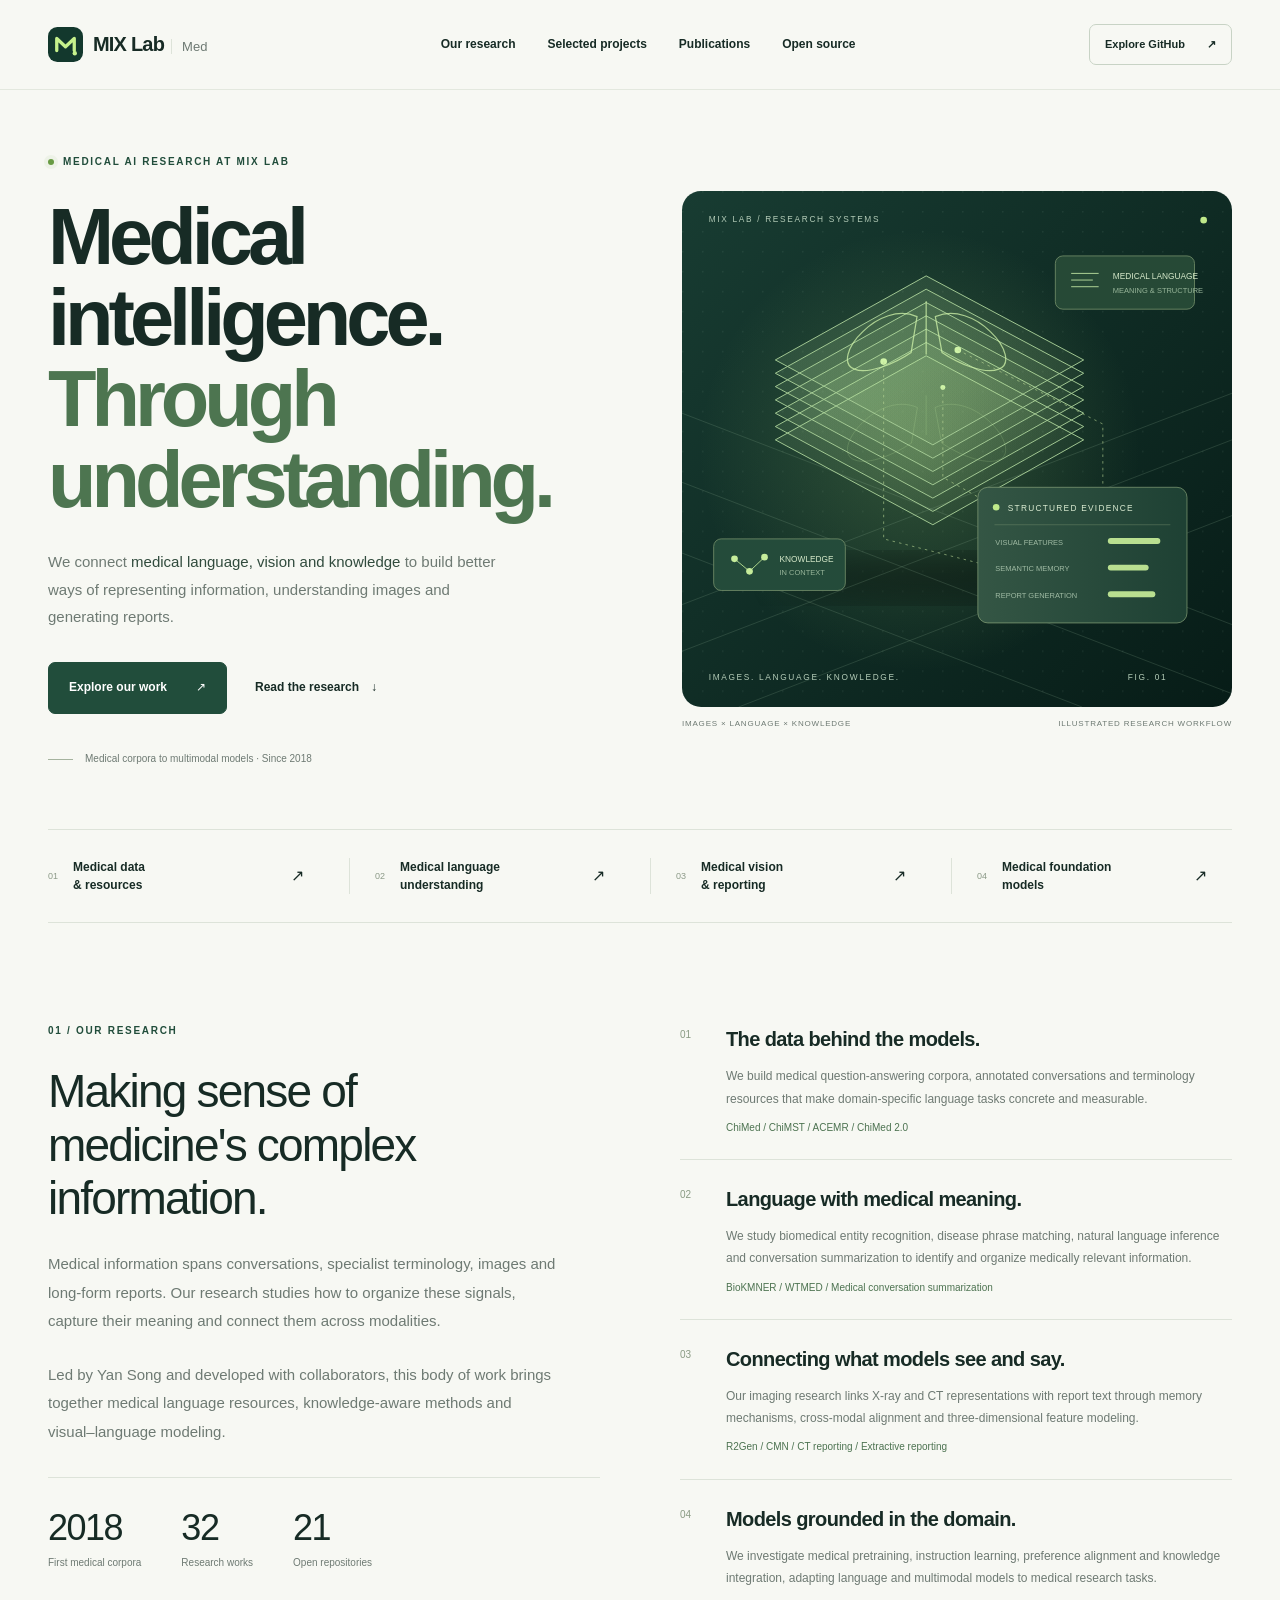
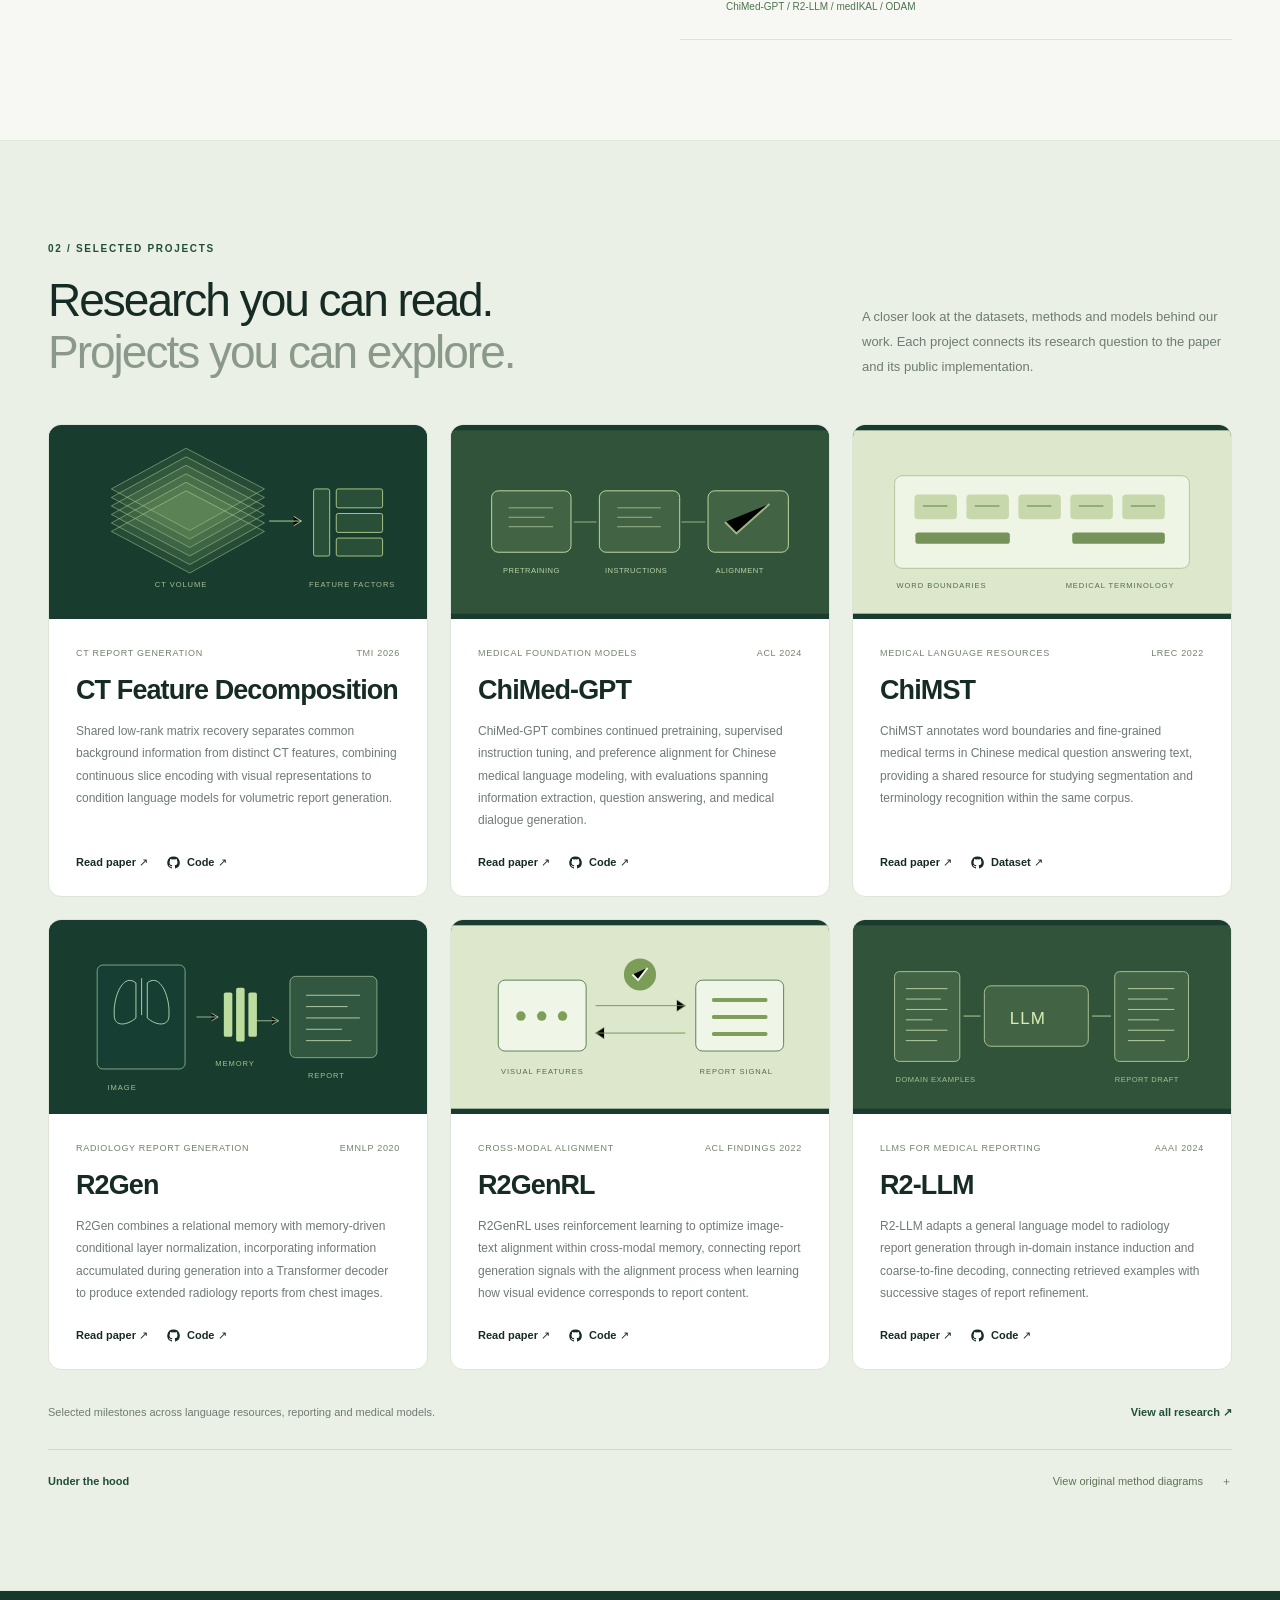
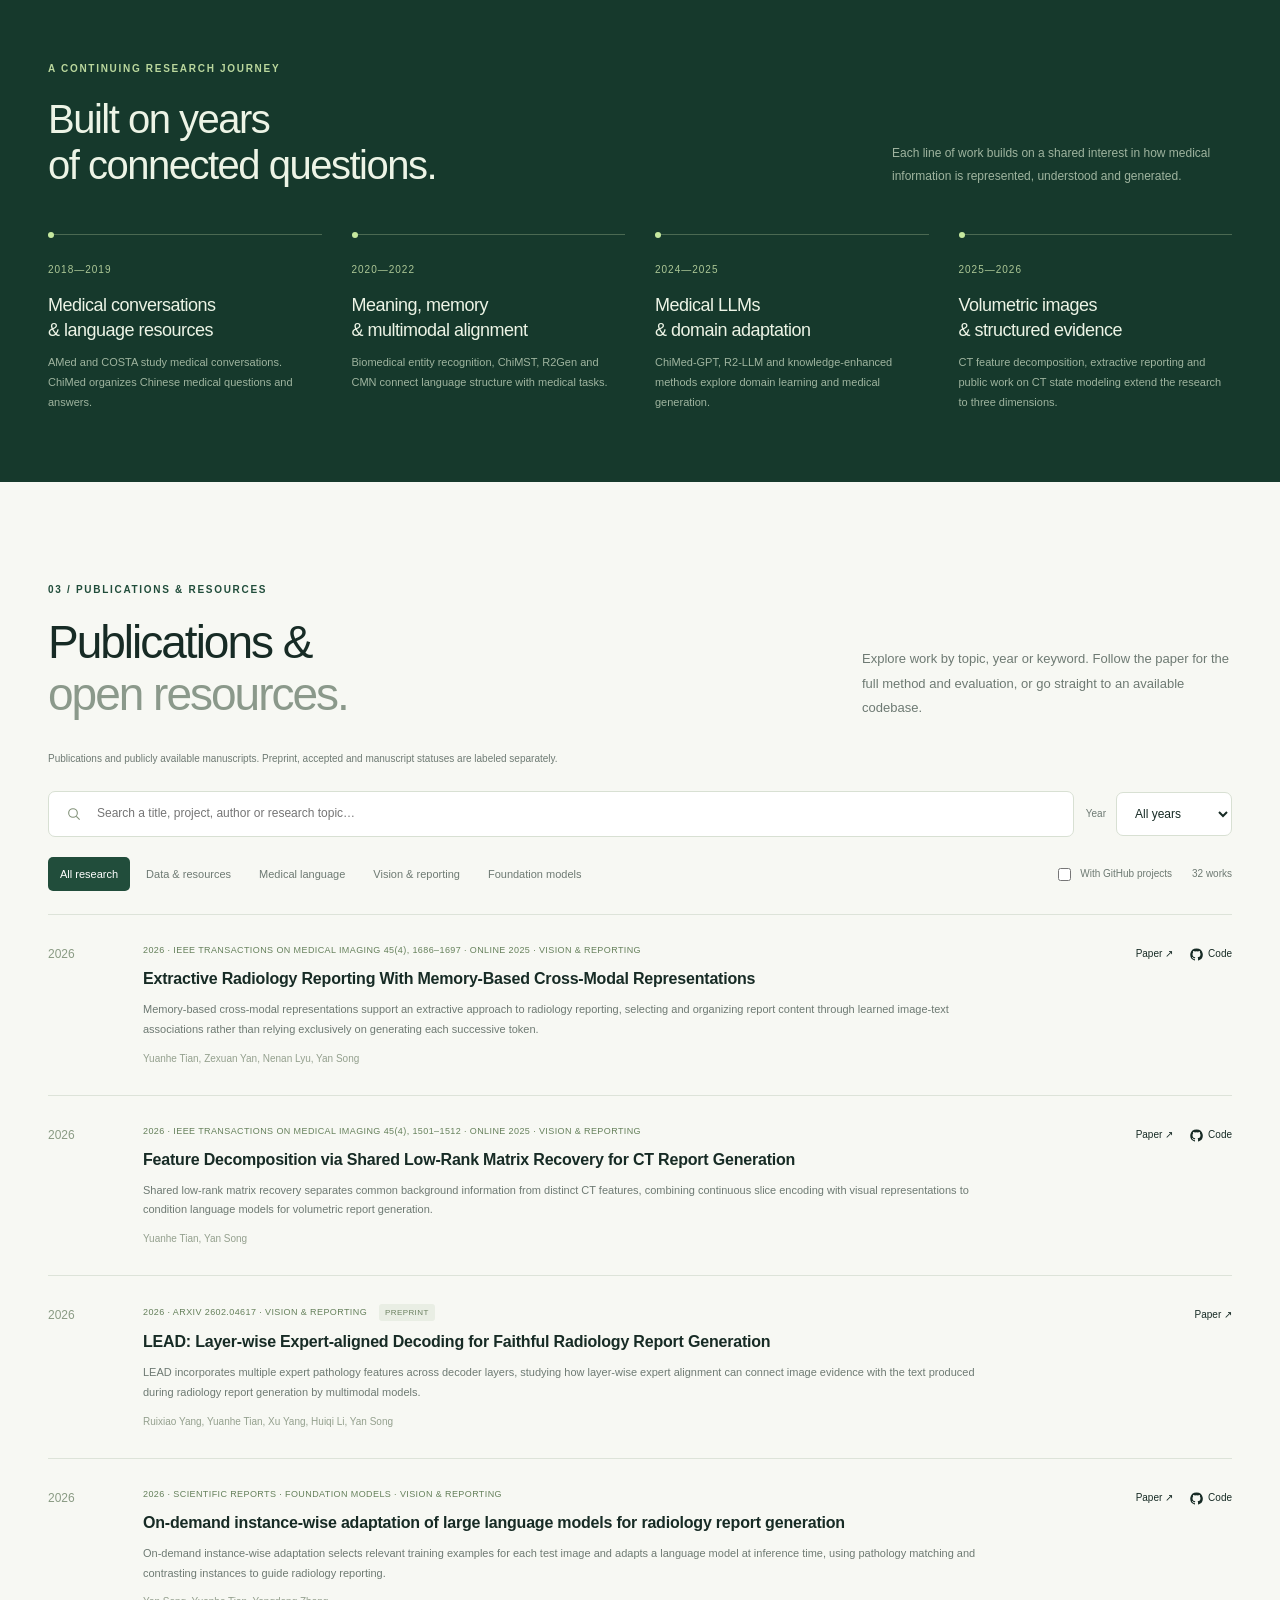
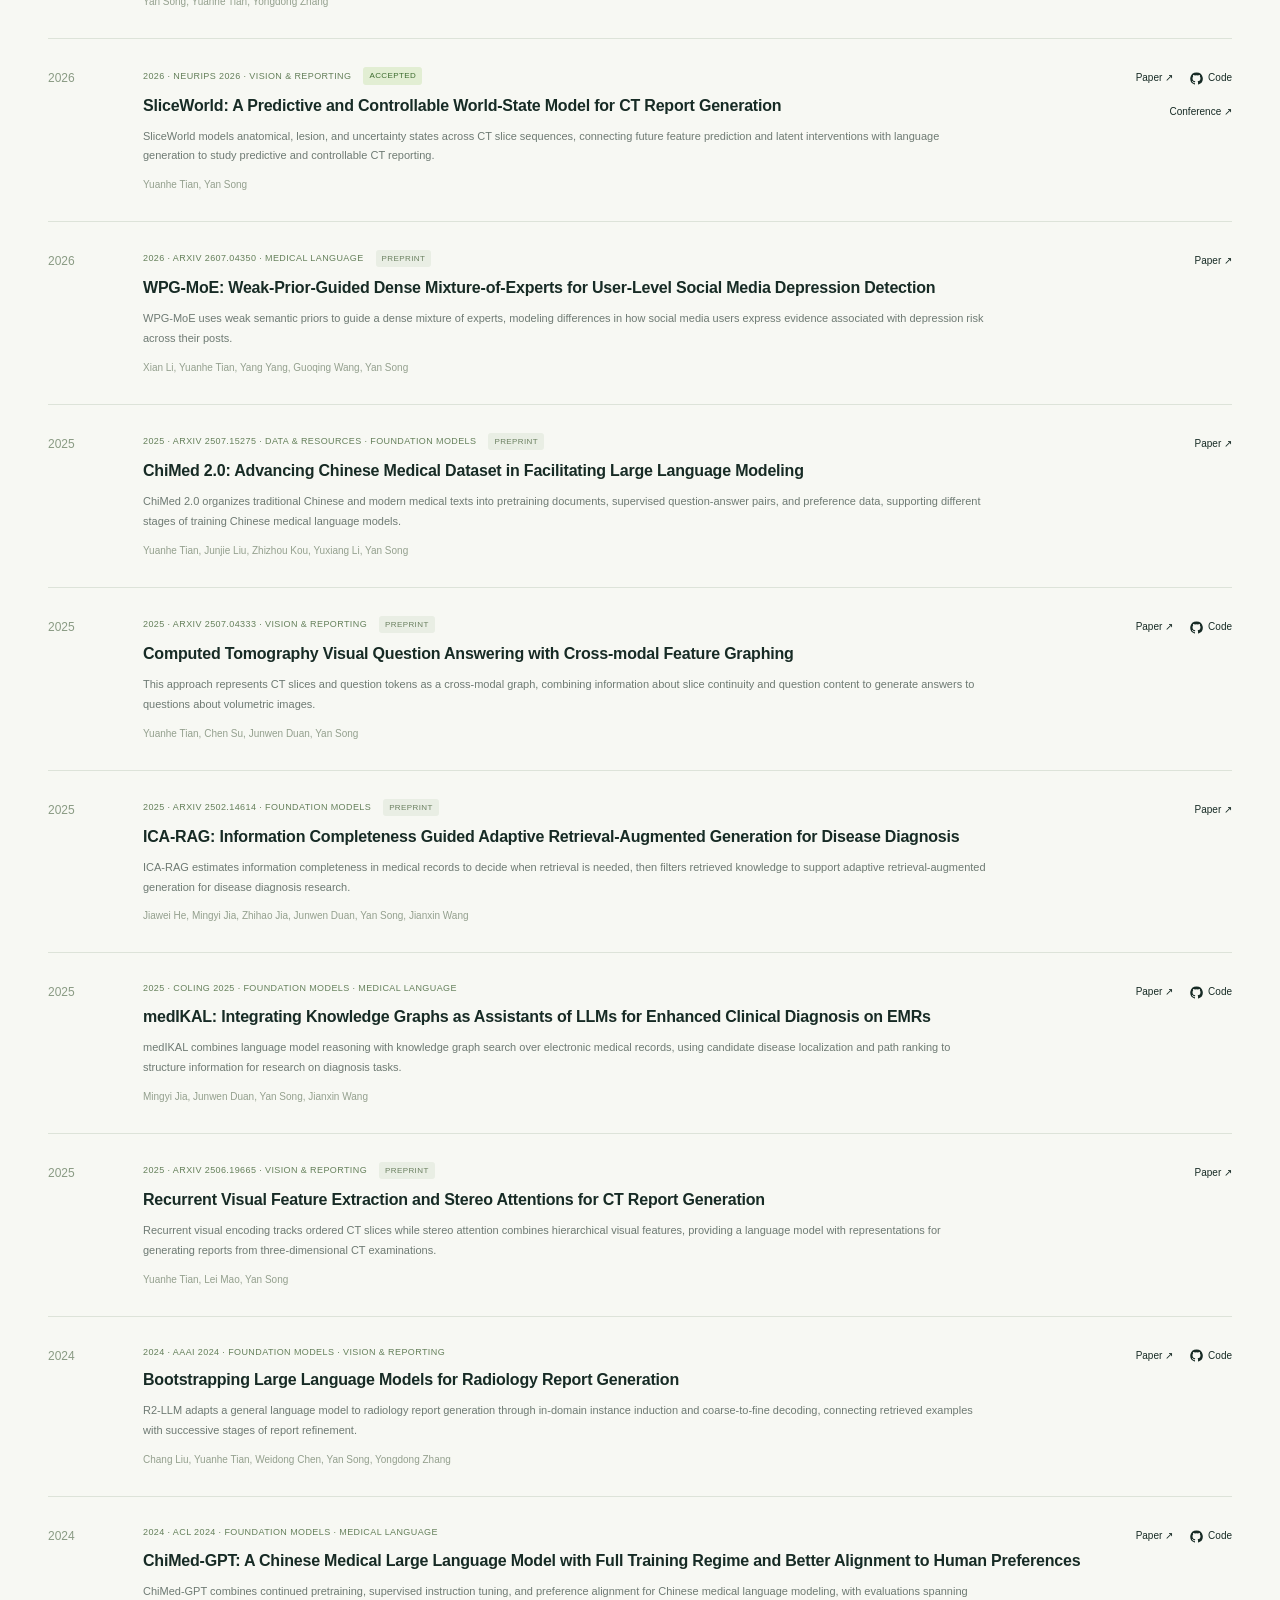
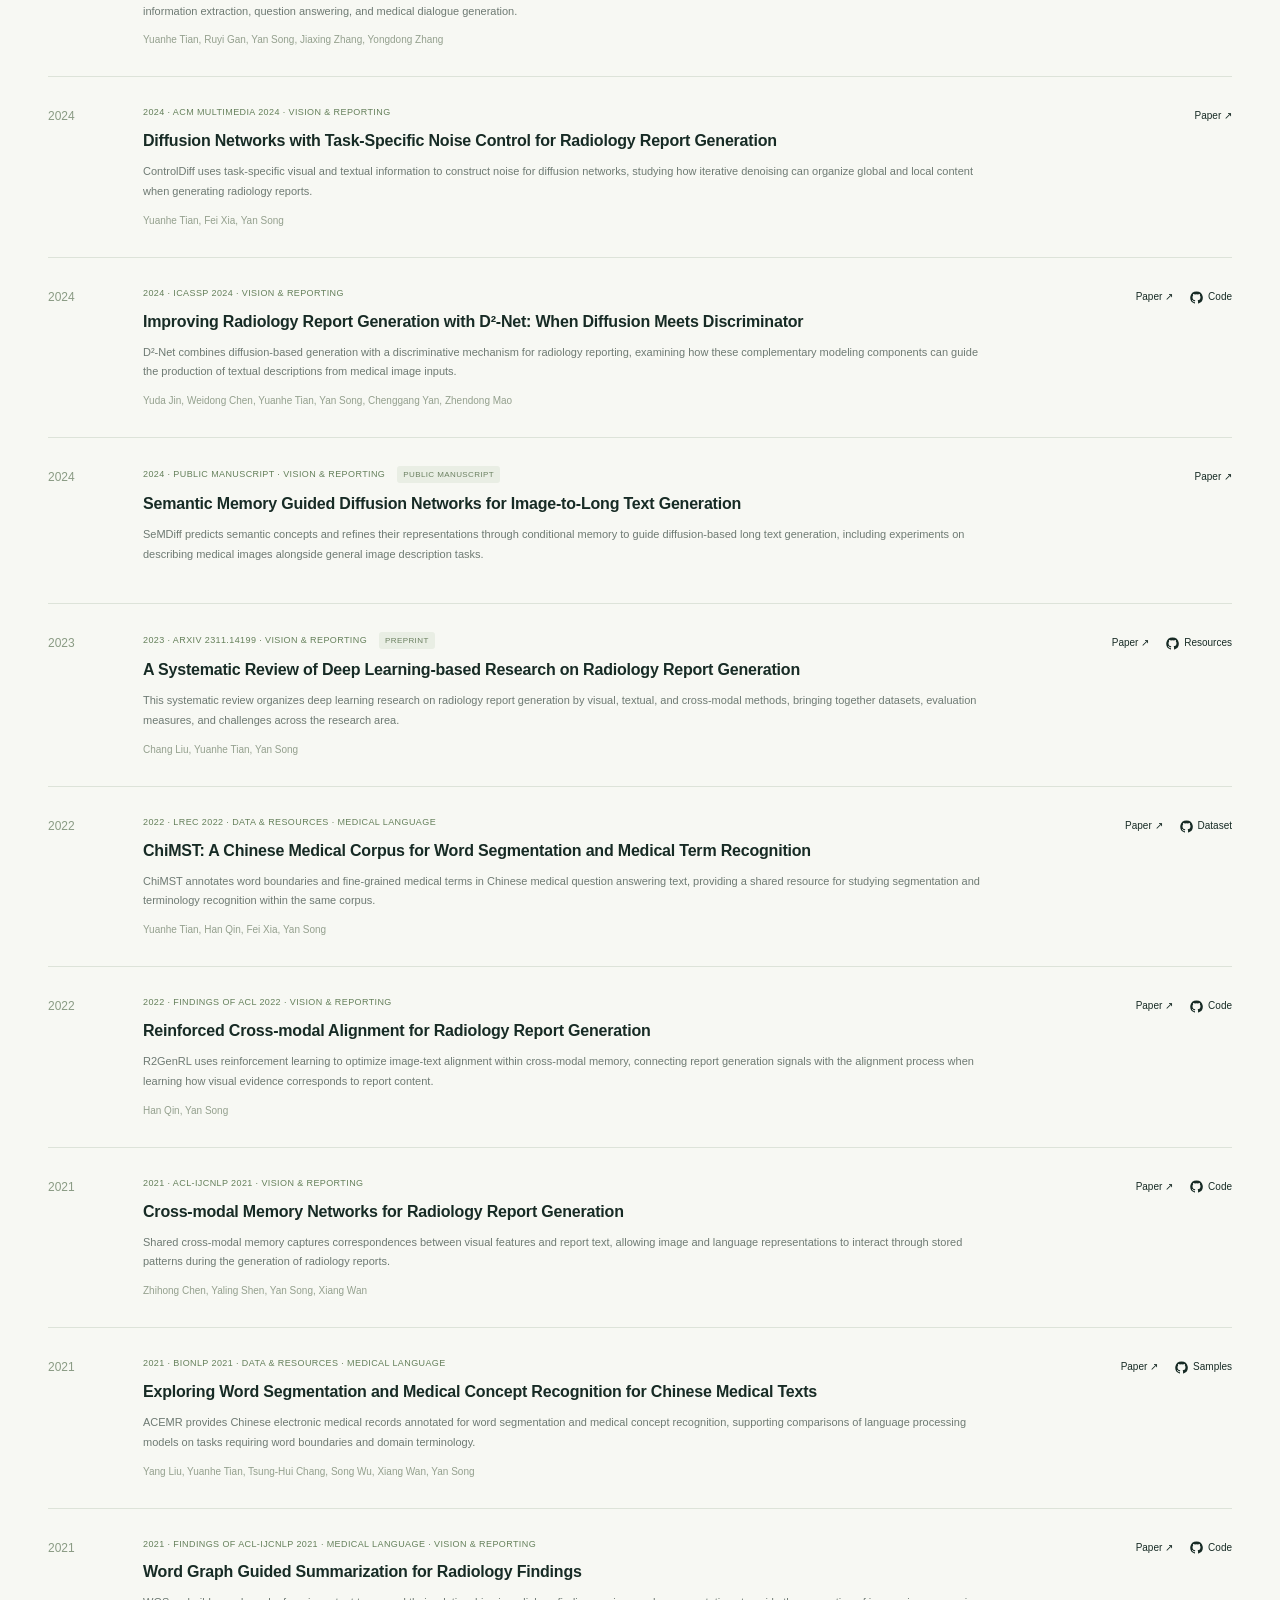
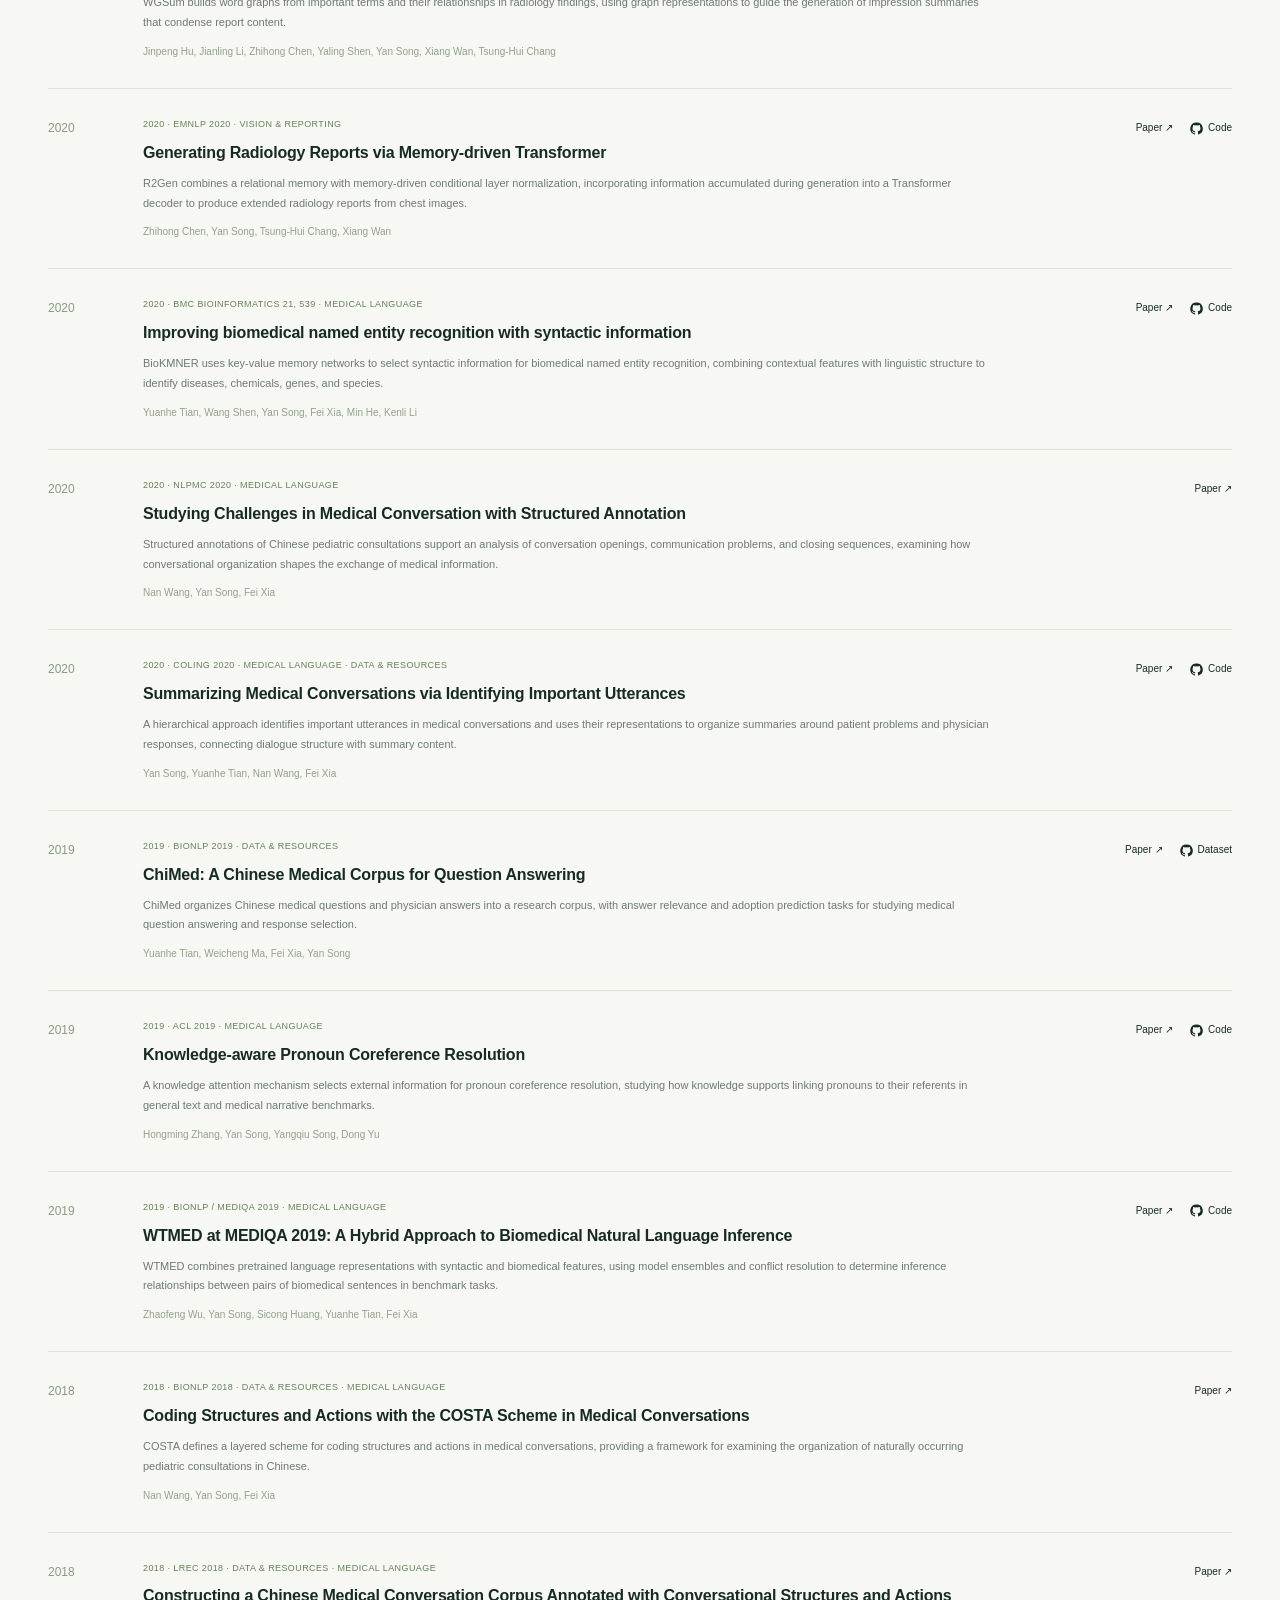
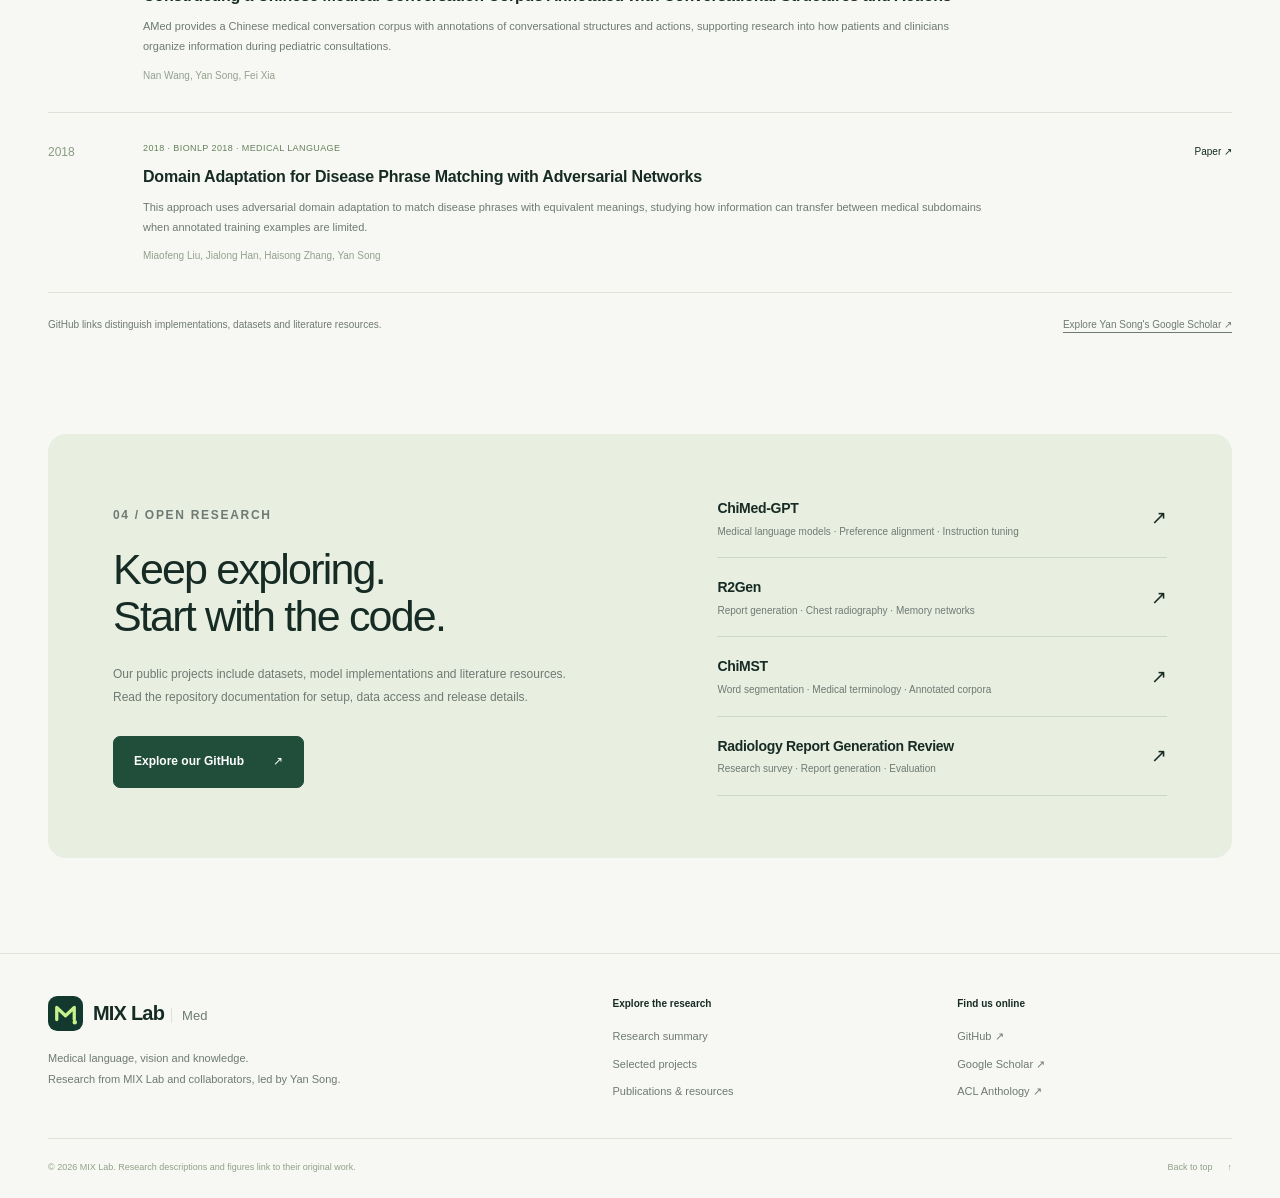
==== index.html @ 05b50a73 "Launch English medical research showcase for GitHub Pages" ====
<!doctype html>
<html lang="en">
<head>
  <meta charset="utf-8">
  <meta name="viewport" content="width=device-width,initial-scale=1">
  <title>MIX Lab Med — Medical Language, Vision &amp; Intelligence</title>
  <meta name="description" content="Explore MIX Lab's medical AI research, connecting medical corpora, language understanding, radiology reporting and foundation models. Publications, summaries and open-source code.">
  <meta name="theme-color" content="#214d3b">
  <link rel="canonical" href="https://synlp.github.io/MixLab-Med/">
  <meta property="og:type" content="website">
  <meta property="og:title" content="MIX Lab Med — Medical intelligence through understanding">
  <meta property="og:description" content="Medical language, vision and knowledge. Explore our research and open-source projects.">
  <meta property="og:url" content="https://synlp.github.io/MixLab-Med/">
  <meta property="og:image" content="https://synlp.github.io/MixLab-Med/assets/social-preview.png">
  <meta name="twitter:card" content="summary_large_image">
  <link rel="icon" href="./assets/favicon.svg" type="image/svg+xml">
  <link rel="stylesheet" href="./assets/styles.css?v=20261109">
  <script src="./assets/main.js?v=20261109" defer></script>
</head>
<body>
  <a class="skip" href="#main">Skip to content</a>
  <header class="nav"><div class="wrap nav-inner">
    <a class="brand" href="#main" aria-label="MIX Lab Med home"><img class="brand-mark" src="./assets/favicon.svg" width="35" height="35" alt=""><span class="brand-name">MIX Lab<span>Med</span></span></a>
    <nav class="nav-links" aria-label="Main navigation"><a href="#research">Our research</a><a href="#projects">Selected projects</a><a href="#publications">Publications</a><a href="#open-source">Open source</a></nav>
    <a class="nav-cta" href="https://github.com/synlp" target="_blank" rel="noopener noreferrer">Explore GitHub <span aria-hidden="true">↗</span></a>
    <details class="mobile-menu"><summary>Menu ＋</summary><nav aria-label="Mobile navigation"><a href="#research">Our research</a><a href="#projects">Selected projects</a><a href="#publications">Publications</a><a href="#open-source">Open source</a><a href="https://github.com/synlp" target="_blank" rel="noopener noreferrer">GitHub ↗</a></nav></details>
  </div></header>
  <main id="main">
    <section class="hero"><div class="wrap hero-grid">
      <div class="hero-copy reveal"><p class="eyebrow"><span class="status-dot" aria-hidden="true"></span>Medical AI research at MIX Lab</p>
      <h1>Medical<br>intelligence.<br><span>Through<br>understanding.</span></h1>
      <p class="hero-description">We connect <strong>medical language, vision and knowledge</strong> to build better ways of representing information, understanding images and generating reports.</p>
      <div class="hero-actions"><a class="button" href="#projects">Explore our work <span aria-hidden="true">↗</span></a><a class="text-link" href="#publications">Read the research <span aria-hidden="true">↓</span></a></div>
      <div class="hero-bottom"><span class="mini-rule" aria-hidden="true"></span><span>Medical corpora to multimodal models · Since 2018</span></div></div>
      <figure class="hero-art"><img src="./assets/hero-system.svg" width="660" height="620" alt="An illustrated research workflow connecting image planes, medical knowledge and structured reporting" fetchpriority="high"><figcaption><span>Images × Language × Knowledge</span><span>Illustrated research workflow</span></figcaption></figure>
    </div><div class="wrap hero-index"><a href="#data"><small>01</small><span>Medical data<br>&amp; resources</span><b aria-hidden="true">↗</b></a><a href="#language"><small>02</small><span>Medical language<br>understanding</span><b aria-hidden="true">↗</b></a><a href="#vision"><small>03</small><span>Medical vision<br>&amp; reporting</span><b aria-hidden="true">↗</b></a><a href="#models"><small>04</small><span>Medical foundation<br>models</span><b aria-hidden="true">↗</b></a></div></section>

    <section class="section wrap overview" id="research"><div class="overview-copy"><p class="eyebrow">01 / Our research</p><h2>Making sense of<br>medicine's complex<br>information.</h2><p>Medical information spans conversations, specialist terminology, images and long-form reports. Our research studies how to organize these signals, capture their meaning and connect them across modalities.</p><p>Led by Yan Song and developed with collaborators, this body of work brings together medical language resources, knowledge-aware methods and visual–language modeling.</p><div class="stats"><div class="stat"><strong>2018</strong><span>First medical corpora</span></div><div class="stat"><strong>32</strong><span>Research works</span></div><div class="stat"><strong>21</strong><span>Open repositories</span></div></div></div>
    <div class="programs">
      <article class="program" id="data"><span class="program-number">01</span><div><h3>The data behind the models.</h3><p>We build medical question-answering corpora, annotated conversations and terminology resources that make domain-specific language tasks concrete and measurable.</p><div class="project-refs"><a href="#paper-chimed">ChiMed</a> / <a href="#paper-chimst">ChiMST</a> / <a href="#paper-acemr">ACEMR</a> / <a href="#paper-chimed2">ChiMed 2.0</a></div></div></article>
      <article class="program" id="language"><span class="program-number">02</span><div><h3>Language with medical meaning.</h3><p>We study biomedical entity recognition, disease phrase matching, natural language inference and conversation summarization to identify and organize medically relevant information.</p><div class="project-refs"><a href="#paper-biokmner">BioKMNER</a> / <a href="#paper-wtmed">WTMED</a> / <a href="#paper-medical-summarization">Medical conversation summarization</a></div></div></article>
      <article class="program" id="vision"><span class="program-number">03</span><div><h3>Connecting what models see and say.</h3><p>Our imaging research links X-ray and CT representations with report text through memory mechanisms, cross-modal alignment and three-dimensional feature modeling.</p><div class="project-refs"><a href="#paper-r2gen">R2Gen</a> / <a href="#paper-cmn">CMN</a> / <a href="#paper-ct-decomposition">CT reporting</a> / <a href="#paper-extractive-rrg">Extractive reporting</a></div></div></article>
      <article class="program" id="models"><span class="program-number">04</span><div><h3>Models grounded in the domain.</h3><p>We investigate medical pretraining, instruction learning, preference alignment and knowledge integration, adapting language and multimodal models to medical research tasks.</p><div class="project-refs"><a href="#paper-chimedgpt">ChiMed-GPT</a> / <a href="#paper-r2llm">R2-LLM</a> / <a href="#paper-medikal">medIKAL</a> / <a href="#paper-odam">ODAM</a></div></div></article>
    </div></section>

    <section class="feature-section" id="projects"><div class="wrap section"><div class="section-heading"><div><p class="eyebrow">02 / Selected projects</p><h2>Research you can read.<br><span class="muted">Projects you can explore.</span></h2></div><p>A closer look at the datasets, methods and models behind our work. Each project connects its research question to the paper and its public implementation.</p></div><div class="projects-grid"><article class="project"><div class="project-visual"><svg viewBox="0 0 400 194" xmlns="http://www.w3.org/2000/svg" role="img" aria-labelledby="visual-ct-decomposition"><title id="visual-ct-decomposition">CT Feature Decomposition research illustration</title><rect width="400" height="194" fill="#183d2e"/><g fill="#d2f49b" fill-opacity=".07" stroke="#a5c18d" stroke-opacity=".6"><path d="M66 107l79-43 83 43-79 44z"/><path d="M66 98l79-43 83 43-79 44z"/><path d="M66 89l79-43 83 43-79 44z"/><path d="M66 80l79-43 83 43-79 44z"/><path d="M66 71l79-43 83 43-79 44z"/><path d="M66 62l79-43 83 43-79 44z"/></g><path d="M233 96h34m-8-5 8 5-8 5" stroke="#bad999"/><g stroke="#afc98a" fill="#8ab673" fill-opacity=".15"><rect x="280" y="62" width="17" height="71" rx="2"/><rect x="304" y="62" width="49" height="20" rx="2"/><rect x="304" y="88" width="49" height="20" rx="2"/><rect x="304" y="114" width="49" height="19" rx="2"/></g><g font-family="Arial" font-size="8" letter-spacing="1" fill="#a5bf94"><text x="112" y="166">CT VOLUME</text><text x="275" y="166">FEATURE FACTORS</text></g></svg></div><div class="project-content"><div class="project-meta"><span>CT report generation</span><span>TMI 2026</span></div><h3>CT Feature Decomposition</h3><p class="project-description">Shared low-rank matrix recovery separates common background information from distinct CT features, combining continuous slice encoding with visual representations to condition language models for volumetric report generation.</p><div class="project-links"><a href="https://doi.org/10.1109/TMI.2025.3628159" target="_blank" rel="noopener noreferrer" aria-label="Read the CT Feature Decomposition paper">Read paper ↗</a><a href="https://github.com/synlp/S-LMR-CTRG" target="_blank" rel="noopener noreferrer" aria-label="Explore CT Feature Decomposition on GitHub"><svg class="gh-icon" viewBox="0 0 24 24" aria-hidden="true"><path d="M12 .7a11.5 11.5 0 0 0-3.64 22.4c.57.1.79-.25.79-.56v-2.14c-3.21.7-3.89-1.37-3.89-1.37-.52-1.34-1.28-1.7-1.28-1.7-1.04-.72.08-.7.08-.7 1.16.09 1.77 1.2 1.77 1.2 1.03 1.77 2.7 1.26 3.36.96.1-.75.4-1.26.73-1.55-2.56-.29-5.26-1.28-5.26-5.69 0-1.26.45-2.28 1.18-3.08-.12-.3-.51-1.46.11-3.04 0 0 .97-.31 3.16 1.18a10.97 10.97 0 0 1 5.76 0c2.2-1.49 3.16-1.18 3.16-1.18.63 1.58.23 2.74.12 3.04.74.8 1.18 1.82 1.18 3.08 0 4.42-2.7 5.4-5.28 5.69.42.36.79 1.06.79 2.14v3.2c0 .31.21.67.8.56A11.5 11.5 0 0 0 12 .7Z"/></svg> Code ↗</a></div></div></article>
<article class="project"><div class="project-visual"><svg viewBox="0 0 400 194" xmlns="http://www.w3.org/2000/svg" role="img" aria-labelledby="visual-chimedgpt"><title id="visual-chimedgpt">ChiMed-GPT research illustration</title><rect width="400" height="194" fill="#31533a"/><g stroke="#c5dea6" fill="#d2f49b" fill-opacity=".1"><rect x="43" y="64" width="84" height="65" rx="7"/><rect x="157" y="64" width="85" height="65" rx="7"/><rect x="272" y="64" width="85" height="65" rx="7"/></g><g stroke="#9cb885"><path d="M130 97h24m90 0h25M61 82h47m-47 10h38m-38 10h47M176 82h46m-46 10h37m-37 10h46"/><path d="m290 97 12 12 35-31" stroke-width="2"/></g><g font-family="Arial" font-size="8" fill="#bbd4a3" letter-spacing=".5"><text x="55" y="151">PRETRAINING</text><text x="163" y="151">INSTRUCTIONS</text><text x="280" y="151">ALIGNMENT</text></g></svg></div><div class="project-content"><div class="project-meta"><span>Medical foundation models</span><span>ACL 2024</span></div><h3>ChiMed-GPT</h3><p class="project-description">ChiMed-GPT combines continued pretraining, supervised instruction tuning, and preference alignment for Chinese medical language modeling, with evaluations spanning information extraction, question answering, and medical dialogue generation.</p><div class="project-links"><a href="https://aclanthology.org/2024.acl-long.386/" target="_blank" rel="noopener noreferrer" aria-label="Read the ChiMed-GPT paper">Read paper ↗</a><a href="https://github.com/synlp/ChiMed-GPT" target="_blank" rel="noopener noreferrer" aria-label="Explore ChiMed-GPT on GitHub"><svg class="gh-icon" viewBox="0 0 24 24" aria-hidden="true"><path d="M12 .7a11.5 11.5 0 0 0-3.64 22.4c.57.1.79-.25.79-.56v-2.14c-3.21.7-3.89-1.37-3.89-1.37-.52-1.34-1.28-1.7-1.28-1.7-1.04-.72.08-.7.08-.7 1.16.09 1.77 1.2 1.77 1.2 1.03 1.77 2.7 1.26 3.36.96.1-.75.4-1.26.73-1.55-2.56-.29-5.26-1.28-5.26-5.69 0-1.26.45-2.28 1.18-3.08-.12-.3-.51-1.46.11-3.04 0 0 .97-.31 3.16 1.18a10.97 10.97 0 0 1 5.76 0c2.2-1.49 3.16-1.18 3.16-1.18.63 1.58.23 2.74.12 3.04.74.8 1.18 1.82 1.18 3.08 0 4.42-2.7 5.4-5.28 5.69.42.36.79 1.06.79 2.14v3.2c0 .31.21.67.8.56A11.5 11.5 0 0 0 12 .7Z"/></svg> Code ↗</a></div></div></article>
<article class="project"><div class="project-visual"><svg viewBox="0 0 400 194" xmlns="http://www.w3.org/2000/svg" role="img" aria-labelledby="visual-chimst"><title id="visual-chimst">ChiMST research illustration</title><rect width="400" height="194" fill="#dce7cc"/><g fill="#eff5e4" stroke="#b1c49a"><rect x="44" y="48" width="312" height="98" rx="8"/></g><g fill="#b7ce95" fill-opacity=".7"><rect x="65" y="68" width="45" height="26" rx="4"/><rect x="120" y="68" width="45" height="26" rx="4"/><rect x="175" y="68" width="45" height="26" rx="4"/><rect x="230" y="68" width="45" height="26" rx="4"/><rect x="285" y="68" width="45" height="26" rx="4"/></g><g stroke="#859d6c" stroke-width="1.5"><path d="M74 80h26m29 0h26m29 0h26m29 0h26m29 0h26"/></g><g fill="#76945a"><rect x="66" y="108" width="100" height="12" rx="3"/><rect x="232" y="108" width="98" height="12" rx="3"/></g><g font-family="Arial" font-size="8" fill="#526d43" letter-spacing="1"><text x="46" y="167">WORD BOUNDARIES</text><text x="225" y="167">MEDICAL TERMINOLOGY</text></g></svg></div><div class="project-content"><div class="project-meta"><span>Medical language resources</span><span>LREC 2022</span></div><h3>ChiMST</h3><p class="project-description">ChiMST annotates word boundaries and fine-grained medical terms in Chinese medical question answering text, providing a shared resource for studying segmentation and terminology recognition within the same corpus.</p><div class="project-links"><a href="https://aclanthology.org/2022.lrec-1.607/" target="_blank" rel="noopener noreferrer" aria-label="Read the ChiMST paper">Read paper ↗</a><a href="https://github.com/synlp/ChiMST" target="_blank" rel="noopener noreferrer" aria-label="Explore ChiMST on GitHub"><svg class="gh-icon" viewBox="0 0 24 24" aria-hidden="true"><path d="M12 .7a11.5 11.5 0 0 0-3.64 22.4c.57.1.79-.25.79-.56v-2.14c-3.21.7-3.89-1.37-3.89-1.37-.52-1.34-1.28-1.7-1.28-1.7-1.04-.72.08-.7.08-.7 1.16.09 1.77 1.2 1.77 1.2 1.03 1.77 2.7 1.26 3.36.96.1-.75.4-1.26.73-1.55-2.56-.29-5.26-1.28-5.26-5.69 0-1.26.45-2.28 1.18-3.08-.12-.3-.51-1.46.11-3.04 0 0 .97-.31 3.16 1.18a10.97 10.97 0 0 1 5.76 0c2.2-1.49 3.16-1.18 3.16-1.18.63 1.58.23 2.74.12 3.04.74.8 1.18 1.82 1.18 3.08 0 4.42-2.7 5.4-5.28 5.69.42.36.79 1.06.79 2.14v3.2c0 .31.21.67.8.56A11.5 11.5 0 0 0 12 .7Z"/></svg> Dataset ↗</a></div></div></article>
<article class="project"><div class="project-visual"><svg viewBox="0 0 400 194" xmlns="http://www.w3.org/2000/svg" role="img" aria-labelledby="visual-r2gen"><title id="visual-r2gen">R2Gen research illustration</title><rect width="400" height="194" fill="#183d2e"/><rect x="51" y="42" width="93" height="110" rx="6" fill="#173e33" stroke="#87a790"/><g stroke="#b4d5b3" fill="none"><path d="M98 56v39m-6-34c-13-11-24 13-23 34 0 13 14 11 23 3zm12 0c13-11 24 13 23 34 0 13-14 11-23 3z"/></g><g stroke="#9ebc98"><path d="M156 97h23m-7-4 7 4-7 4m47 0h24m-7-4 7 4-7 4"/></g><g fill="#bddd9e"><rect x="185" y="71" width="9" height="47" rx="2"/><rect x="198" y="66" width="9" height="57" rx="2"/><rect x="211" y="71" width="9" height="47" rx="2"/></g><rect x="255" y="54" width="92" height="86" rx="6" fill="#315741" stroke="#8ca886"/><g stroke="#b8cea9"><path d="M272 74h57m-57 12h44m-44 12h57m-57 12h38m-38 12h48"/></g><g font-family="Arial" font-size="8" fill="#a5bf94" letter-spacing="1"><text x="62" y="174">IMAGE</text><text x="176" y="149">MEMORY</text><text x="274" y="162">REPORT</text></g></svg></div><div class="project-content"><div class="project-meta"><span>Radiology report generation</span><span>EMNLP 2020</span></div><h3>R2Gen</h3><p class="project-description">R2Gen combines a relational memory with memory-driven conditional layer normalization, incorporating information accumulated during generation into a Transformer decoder to produce extended radiology reports from chest images.</p><div class="project-links"><a href="https://aclanthology.org/2020.emnlp-main.112/" target="_blank" rel="noopener noreferrer" aria-label="Read the R2Gen paper">Read paper ↗</a><a href="https://github.com/cuhksz-nlp/R2Gen" target="_blank" rel="noopener noreferrer" aria-label="Explore R2Gen on GitHub"><svg class="gh-icon" viewBox="0 0 24 24" aria-hidden="true"><path d="M12 .7a11.5 11.5 0 0 0-3.64 22.4c.57.1.79-.25.79-.56v-2.14c-3.21.7-3.89-1.37-3.89-1.37-.52-1.34-1.28-1.7-1.28-1.7-1.04-.72.08-.7.08-.7 1.16.09 1.77 1.2 1.77 1.2 1.03 1.77 2.7 1.26 3.36.96.1-.75.4-1.26.73-1.55-2.56-.29-5.26-1.28-5.26-5.69 0-1.26.45-2.28 1.18-3.08-.12-.3-.51-1.46.11-3.04 0 0 .97-.31 3.16 1.18a10.97 10.97 0 0 1 5.76 0c2.2-1.49 3.16-1.18 3.16-1.18.63 1.58.23 2.74.12 3.04.74.8 1.18 1.82 1.18 3.08 0 4.42-2.7 5.4-5.28 5.69.42.36.79 1.06.79 2.14v3.2c0 .31.21.67.8.56A11.5 11.5 0 0 0 12 .7Z"/></svg> Code ↗</a></div></div></article>
<article class="project"><div class="project-visual"><svg viewBox="0 0 400 194" xmlns="http://www.w3.org/2000/svg" role="img" aria-labelledby="visual-r2genrl"><title id="visual-r2genrl">R2GenRL research illustration</title><rect width="400" height="194" fill="#dce7cc"/><g stroke="#557e55" fill="#f0f6e7"><rect x="50" y="58" width="93" height="75" rx="7"/><rect x="259" y="58" width="93" height="75" rx="7"/></g><g fill="#7d9f58"><circle cx="74" cy="96" r="5"/><rect x="276" y="77" width="59" height="4" rx="2"/><circle cx="96" cy="96" r="5"/><rect x="276" y="95" width="59" height="4" rx="2"/><circle cx="118" cy="96" r="5"/><rect x="276" y="113" width="59" height="4" rx="2"/></g><path d="M153 85h95m-9-6 9 6-9 6m9 23h-95m9-6-9 6 9 6" stroke="#75945c"/><circle cx="200" cy="52" r="17" fill="#7c9d58"/><path d="m192 52 6 6 10-13" stroke="#edf4e7" stroke-width="2"/><g font-family="Arial" font-size="8" fill="#526d43" letter-spacing="1"><text x="53" y="157">VISUAL FEATURES</text><text x="263" y="157">REPORT SIGNAL</text></g></svg></div><div class="project-content"><div class="project-meta"><span>Cross-modal alignment</span><span>ACL Findings 2022</span></div><h3>R2GenRL</h3><p class="project-description">R2GenRL uses reinforcement learning to optimize image-text alignment within cross-modal memory, connecting report generation signals with the alignment process when learning how visual evidence corresponds to report content.</p><div class="project-links"><a href="https://aclanthology.org/2022.findings-acl.38/" target="_blank" rel="noopener noreferrer" aria-label="Read the R2GenRL paper">Read paper ↗</a><a href="https://github.com/synlp/R2GenRL" target="_blank" rel="noopener noreferrer" aria-label="Explore R2GenRL on GitHub"><svg class="gh-icon" viewBox="0 0 24 24" aria-hidden="true"><path d="M12 .7a11.5 11.5 0 0 0-3.64 22.4c.57.1.79-.25.79-.56v-2.14c-3.21.7-3.89-1.37-3.89-1.37-.52-1.34-1.28-1.7-1.28-1.7-1.04-.72.08-.7.08-.7 1.16.09 1.77 1.2 1.77 1.2 1.03 1.77 2.7 1.26 3.36.96.1-.75.4-1.26.73-1.55-2.56-.29-5.26-1.28-5.26-5.69 0-1.26.45-2.28 1.18-3.08-.12-.3-.51-1.46.11-3.04 0 0 .97-.31 3.16 1.18a10.97 10.97 0 0 1 5.76 0c2.2-1.49 3.16-1.18 3.16-1.18.63 1.58.23 2.74.12 3.04.74.8 1.18 1.82 1.18 3.08 0 4.42-2.7 5.4-5.28 5.69.42.36.79 1.06.79 2.14v3.2c0 .31.21.67.8.56A11.5 11.5 0 0 0 12 .7Z"/></svg> Code ↗</a></div></div></article>
<article class="project"><div class="project-visual"><svg viewBox="0 0 400 194" xmlns="http://www.w3.org/2000/svg" role="img" aria-labelledby="visual-r2llm"><title id="visual-r2llm">R2-LLM research illustration</title><rect width="400" height="194" fill="#31533a"/><g fill="#d2f49b" fill-opacity=".1" stroke="#adc497"><rect x="44" y="49" width="69" height="95" rx="5"/><rect x="139" y="64" width="110" height="64" rx="7"/><rect x="277" y="49" width="78" height="95" rx="5"/></g><g stroke="#bcd3a7"><path d="M56 67h44m-44 11h37m-37 11h44m-44 11h28m-28 11h44m-44 11h33M291 67h49m-49 11h42m-42 11h49m-49 11h33m-33 11h49m-49 11h39M117 96h18m118 0h20"/></g><text x="166" y="104" font-family="Arial" font-size="18" fill="#d8edb6" letter-spacing="1">LLM</text><g font-family="Arial" font-size="8" fill="#a5bf94" letter-spacing=".5"><text x="45" y="166">DOMAIN EXAMPLES</text><text x="277" y="166">REPORT DRAFT</text></g></svg></div><div class="project-content"><div class="project-meta"><span>LLMs for medical reporting</span><span>AAAI 2024</span></div><h3>R2-LLM</h3><p class="project-description">R2-LLM adapts a general language model to radiology report generation through in-domain instance induction and coarse-to-fine decoding, connecting retrieved examples with successive stages of report refinement.</p><div class="project-links"><a href="https://ojs.aaai.org/index.php/AAAI/article/view/29826" target="_blank" rel="noopener noreferrer" aria-label="Read the R2-LLM paper">Read paper ↗</a><a href="https://github.com/synlp/R2-LLM" target="_blank" rel="noopener noreferrer" aria-label="Explore R2-LLM on GitHub"><svg class="gh-icon" viewBox="0 0 24 24" aria-hidden="true"><path d="M12 .7a11.5 11.5 0 0 0-3.64 22.4c.57.1.79-.25.79-.56v-2.14c-3.21.7-3.89-1.37-3.89-1.37-.52-1.34-1.28-1.7-1.28-1.7-1.04-.72.08-.7.08-.7 1.16.09 1.77 1.2 1.77 1.2 1.03 1.77 2.7 1.26 3.36.96.1-.75.4-1.26.73-1.55-2.56-.29-5.26-1.28-5.26-5.69 0-1.26.45-2.28 1.18-3.08-.12-.3-.51-1.46.11-3.04 0 0 .97-.31 3.16 1.18a10.97 10.97 0 0 1 5.76 0c2.2-1.49 3.16-1.18 3.16-1.18.63 1.58.23 2.74.12 3.04.74.8 1.18 1.82 1.18 3.08 0 4.42-2.7 5.4-5.28 5.69.42.36.79 1.06.79 2.14v3.2c0 .31.21.67.8.56A11.5 11.5 0 0 0 12 .7Z"/></svg> Code ↗</a></div></div></article></div><div class="feature-footer"><span>Selected milestones across language resources, reporting and medical models.</span><a href="#publications">View all research <span aria-hidden="true">↗</span></a></div><details class="method-gallery"><summary><span>Under the hood</span><span>View original method diagrams <b aria-hidden="true">＋</b></span></summary><div class="method-images"><figure><a href="./assets/ct-decomposition.png" target="_blank" rel="noopener"><img src="./assets/ct-decomposition.png" width="1308" height="928" alt="Shared low-rank matrix recovery for decomposing CT features, original paper architecture" loading="lazy"></a><figcaption>CT feature decomposition · <a href="https://doi.org/10.1109/TMI.2025.3628159" target="_blank" rel="noopener noreferrer">Original paper ↗</a></figcaption></figure><figure><a href="./assets/chimed-gpt-training.png" target="_blank" rel="noopener"><img src="./assets/chimed-gpt-training.png" width="3107" height="1475" alt="ChiMed-GPT pretraining, supervised fine-tuning and preference alignment workflow" loading="lazy"></a><figcaption>ChiMed-GPT training · <a href="https://aclanthology.org/2024.acl-long.386/" target="_blank" rel="noopener noreferrer">Original paper ↗</a></figcaption></figure><figure><a href="./assets/r2gen-architecture.png" target="_blank" rel="noopener"><img src="./assets/r2gen-architecture.png" width="1770" height="1396" alt="R2Gen memory-driven Transformer architecture, original paper figure" loading="lazy"></a><figcaption>R2Gen architecture · <a href="https://aclanthology.org/2020.emnlp-main.112/" target="_blank" rel="noopener noreferrer">Original paper ↗</a></figcaption></figure></div></details></div></section>

    <section class="journey" id="journey"><div class="wrap"><div class="journey-top"><div><p class="eyebrow">A continuing research journey</p><h2>Built on years<br>of connected questions.</h2></div><p>Each line of work builds on a shared interest in how medical information is represented, understood and generated.</p></div><div class="milestones"><article class="milestone"><time>2018—2019</time><h3>Medical conversations<br>&amp; language resources</h3><p>AMed and COSTA study medical conversations. ChiMed organizes Chinese medical questions and answers.</p></article><article class="milestone"><time>2020—2022</time><h3>Meaning, memory<br>&amp; multimodal alignment</h3><p>Biomedical entity recognition, ChiMST, R2Gen and CMN connect language structure with medical tasks.</p></article><article class="milestone"><time>2024—2025</time><h3>Medical LLMs<br>&amp; domain adaptation</h3><p>ChiMed-GPT, R2-LLM and knowledge-enhanced methods explore domain learning and medical generation.</p></article><article class="milestone"><time>2025—2026</time><h3>Volumetric images<br>&amp; structured evidence</h3><p>CT feature decomposition, extractive reporting and public work on CT state modeling extend the research to three dimensions.</p></article></div></div></section>

    <section class="catalog section wrap" id="publications"><div class="section-heading"><div><p class="eyebrow">03 / Publications &amp; resources</p><h2>Publications &amp;<br><span class="muted">open resources.</span></h2></div><p>Explore work by topic, year or keyword. Follow the paper for the full method and evaluation, or go straight to an available codebase.</p></div><p class="catalog-status-note">Publications and publicly available manuscripts. Preprint, accepted and manuscript statuses are labeled separately.</p>
    <div class="search-row"><label class="search-field"><svg viewBox="0 0 24 24" fill="none" stroke-width="1.6" aria-hidden="true"><circle cx="10.5" cy="10.5" r="6.5"/><path d="m15.5 15.5 5 5"/></svg><input id="search" type="search" aria-label="Search research" placeholder="Search a title, project, author or research topic…"></label><label class="select-label">Year <select id="year"><option value="">All years</option><option value="2026">2026</option><option value="2025">2025</option><option value="2024">2024</option><option value="2023">2023</option><option value="2022">2022</option><option value="2021">2021</option><option value="2020">2020</option><option value="2019">2019</option><option value="2018">2018</option></select></label></div>
    <div class="filter-row"><div class="filters" aria-label="Filter by research area"><button type="button" data-category="all" aria-pressed="true">All research</button><button type="button" data-category="data" aria-pressed="false">Data &amp; resources</button><button type="button" data-category="language" aria-pressed="false">Medical language</button><button type="button" data-category="vision" aria-pressed="false">Vision &amp; reporting</button><button type="button" data-category="models" aria-pressed="false">Foundation models</button></div><div class="catalog-options"><label class="code-only"><input id="code-only" type="checkbox">With GitHub projects</label><span class="result-count" id="result-count" role="status" aria-live="polite">32 works</span></div></div>
    <div class="paper-list" id="paper-list"><article class="paper" id="paper-extractive-rrg" data-year="2026" data-category="vision" data-code="true" data-search="extractive radiology reporting with memory-based cross-modal representations memory-based extractive reporting yuanhe tian, zexuan yan, nenan lyu, yan song memory-based cross-modal representations support an extractive approach to radiology reporting, selecting and organizing report content through learned image-text associations rather than relying exclusively on generating each successive token. 2026 ieee transactions on medical imaging 45(4), 1686–1697 · online 2025 extractive reporting cross-modal representations memory networks vision &amp; reporting"><div class="paper-year">2026</div><div><p class="paper-meta"><span>2026 · IEEE Transactions on Medical Imaging 45(4), 1686–1697 · online 2025 · Vision &amp; reporting</span></p><h3><a href="https://doi.org/10.1109/TMI.2025.3636868" target="_blank" rel="noopener noreferrer">Extractive Radiology Reporting With Memory-Based Cross-Modal Representations</a></h3><p class="paper-description">Memory-based cross-modal representations support an extractive approach to radiology reporting, selecting and organizing report content through learned image-text associations rather than relying exclusively on generating each successive token.</p><p class="paper-authors">Yuanhe Tian, Zexuan Yan, Nenan Lyu, Yan Song</p></div><div class="paper-actions"><a href="https://doi.org/10.1109/TMI.2025.3636868" target="_blank" rel="noopener noreferrer" aria-label="Read Memory-Based Extractive Reporting">Paper ↗</a><a href="https://github.com/synlp/Mem-ERR" target="_blank" rel="noopener noreferrer" aria-label="View Memory-Based Extractive Reporting code on GitHub"><svg class="gh-icon" viewBox="0 0 24 24" aria-hidden="true"><path d="M12 .7a11.5 11.5 0 0 0-3.64 22.4c.57.1.79-.25.79-.56v-2.14c-3.21.7-3.89-1.37-3.89-1.37-.52-1.34-1.28-1.7-1.28-1.7-1.04-.72.08-.7.08-.7 1.16.09 1.77 1.2 1.77 1.2 1.03 1.77 2.7 1.26 3.36.96.1-.75.4-1.26.73-1.55-2.56-.29-5.26-1.28-5.26-5.69 0-1.26.45-2.28 1.18-3.08-.12-.3-.51-1.46.11-3.04 0 0 .97-.31 3.16 1.18a10.97 10.97 0 0 1 5.76 0c2.2-1.49 3.16-1.18 3.16-1.18.63 1.58.23 2.74.12 3.04.74.8 1.18 1.82 1.18 3.08 0 4.42-2.7 5.4-5.28 5.69.42.36.79 1.06.79 2.14v3.2c0 .31.21.67.8.56A11.5 11.5 0 0 0 12 .7Z"/></svg> Code</a></div></article>
<article class="paper" id="paper-ct-decomposition" data-year="2026" data-category="vision" data-code="true" data-search="feature decomposition via shared low-rank matrix recovery for ct report generation ct feature decomposition yuanhe tian, yan song shared low-rank matrix recovery separates common background information from distinct ct features, combining continuous slice encoding with visual representations to condition language models for volumetric report generation. 2026 ieee transactions on medical imaging 45(4), 1501–1512 · online 2025 ct imaging feature decomposition report generation vision &amp; reporting"><div class="paper-year">2026</div><div><p class="paper-meta"><span>2026 · IEEE Transactions on Medical Imaging 45(4), 1501–1512 · online 2025 · Vision &amp; reporting</span></p><h3><a href="https://doi.org/10.1109/TMI.2025.3628159" target="_blank" rel="noopener noreferrer">Feature Decomposition via Shared Low-Rank Matrix Recovery for CT Report Generation</a></h3><p class="paper-description">Shared low-rank matrix recovery separates common background information from distinct CT features, combining continuous slice encoding with visual representations to condition language models for volumetric report generation.</p><p class="paper-authors">Yuanhe Tian, Yan Song</p></div><div class="paper-actions"><a href="https://doi.org/10.1109/TMI.2025.3628159" target="_blank" rel="noopener noreferrer" aria-label="Read CT Feature Decomposition">Paper ↗</a><a href="https://github.com/synlp/S-LMR-CTRG" target="_blank" rel="noopener noreferrer" aria-label="View CT Feature Decomposition code on GitHub"><svg class="gh-icon" viewBox="0 0 24 24" aria-hidden="true"><path d="M12 .7a11.5 11.5 0 0 0-3.64 22.4c.57.1.79-.25.79-.56v-2.14c-3.21.7-3.89-1.37-3.89-1.37-.52-1.34-1.28-1.7-1.28-1.7-1.04-.72.08-.7.08-.7 1.16.09 1.77 1.2 1.77 1.2 1.03 1.77 2.7 1.26 3.36.96.1-.75.4-1.26.73-1.55-2.56-.29-5.26-1.28-5.26-5.69 0-1.26.45-2.28 1.18-3.08-.12-.3-.51-1.46.11-3.04 0 0 .97-.31 3.16 1.18a10.97 10.97 0 0 1 5.76 0c2.2-1.49 3.16-1.18 3.16-1.18.63 1.58.23 2.74.12 3.04.74.8 1.18 1.82 1.18 3.08 0 4.42-2.7 5.4-5.28 5.69.42.36.79 1.06.79 2.14v3.2c0 .31.21.67.8.56A11.5 11.5 0 0 0 12 .7Z"/></svg> Code</a></div></article>
<article class="paper" id="paper-lead" data-year="2026" data-category="vision" data-code="false" data-search="lead: layer-wise expert-aligned decoding for faithful radiology report generation lead ruixiao yang, yuanhe tian, xu yang, huiqi li, yan song lead incorporates multiple expert pathology features across decoder layers, studying how layer-wise expert alignment can connect image evidence with the text produced during radiology report generation by multimodal models. 2026 arxiv 2602.04617 report generation expert alignment multimodal models vision &amp; reporting"><div class="paper-year">2026</div><div><p class="paper-meta"><span>2026 · arXiv 2602.04617 · Vision &amp; reporting</span><span class="publication-status preprint">Preprint</span></p><h3><a href="https://arxiv.org/abs/2602.04617" target="_blank" rel="noopener noreferrer">LEAD: Layer-wise Expert-aligned Decoding for Faithful Radiology Report Generation</a></h3><p class="paper-description">LEAD incorporates multiple expert pathology features across decoder layers, studying how layer-wise expert alignment can connect image evidence with the text produced during radiology report generation by multimodal models.</p><p class="paper-authors">Ruixiao Yang, Yuanhe Tian, Xu Yang, Huiqi Li, Yan Song</p></div><div class="paper-actions"><a href="https://arxiv.org/abs/2602.04617" target="_blank" rel="noopener noreferrer" aria-label="Read LEAD">Paper ↗</a></div></article>
<article class="paper" id="paper-odam" data-year="2026" data-category="models vision" data-code="true" data-search="on-demand instance-wise adaptation of large language models for radiology report generation on-demand adaptation yan song, yuanhe tian, yongdong zhang on-demand instance-wise adaptation selects relevant training examples for each test image and adapts a language model at inference time, using pathology matching and contrasting instances to guide radiology reporting. 2026 scientific reports test-time adaptation report generation instance retrieval foundation models vision &amp; reporting"><div class="paper-year">2026</div><div><p class="paper-meta"><span>2026 · Scientific Reports · Foundation models · Vision &amp; reporting</span></p><h3><a href="https://www.nature.com/articles/s41598-026-59289-x" target="_blank" rel="noopener noreferrer">On-demand instance-wise adaptation of large language models for radiology report generation</a></h3><p class="paper-description">On-demand instance-wise adaptation selects relevant training examples for each test image and adapts a language model at inference time, using pathology matching and contrasting instances to guide radiology reporting.</p><p class="paper-authors">Yan Song, Yuanhe Tian, Yongdong Zhang</p></div><div class="paper-actions"><a href="https://www.nature.com/articles/s41598-026-59289-x" target="_blank" rel="noopener noreferrer" aria-label="Read On-Demand Adaptation">Paper ↗</a><a href="https://github.com/synlp/ODAM-RRG" target="_blank" rel="noopener noreferrer" aria-label="View On-Demand Adaptation code on GitHub"><svg class="gh-icon" viewBox="0 0 24 24" aria-hidden="true"><path d="M12 .7a11.5 11.5 0 0 0-3.64 22.4c.57.1.79-.25.79-.56v-2.14c-3.21.7-3.89-1.37-3.89-1.37-.52-1.34-1.28-1.7-1.28-1.7-1.04-.72.08-.7.08-.7 1.16.09 1.77 1.2 1.77 1.2 1.03 1.77 2.7 1.26 3.36.96.1-.75.4-1.26.73-1.55-2.56-.29-5.26-1.28-5.26-5.69 0-1.26.45-2.28 1.18-3.08-.12-.3-.51-1.46.11-3.04 0 0 .97-.31 3.16 1.18a10.97 10.97 0 0 1 5.76 0c2.2-1.49 3.16-1.18 3.16-1.18.63 1.58.23 2.74.12 3.04.74.8 1.18 1.82 1.18 3.08 0 4.42-2.7 5.4-5.28 5.69.42.36.79 1.06.79 2.14v3.2c0 .31.21.67.8.56A11.5 11.5 0 0 0 12 .7Z"/></svg> Code</a></div></article>
<article class="paper" id="paper-sliceworld" data-year="2026" data-category="vision" data-code="true" data-search="sliceworld: a predictive and controllable world-state model for ct report generation sliceworld yuanhe tian, yan song sliceworld models anatomical, lesion, and uncertainty states across ct slice sequences, connecting future feature prediction and latent interventions with language generation to study predictive and controllable ct reporting. 2026 neurips 2026 ct imaging world-state modeling report generation vision &amp; reporting"><div class="paper-year">2026</div><div><p class="paper-meta"><span>2026 · NeurIPS 2026 · Vision &amp; reporting</span><span class="publication-status accepted">Accepted</span></p><h3><a href="https://arxiv.org/abs/2605.24371" target="_blank" rel="noopener noreferrer">SliceWorld: A Predictive and Controllable World-State Model for CT Report Generation</a></h3><p class="paper-description">SliceWorld models anatomical, lesion, and uncertainty states across CT slice sequences, connecting future feature prediction and latent interventions with language generation to study predictive and controllable CT reporting.</p><p class="paper-authors">Yuanhe Tian, Yan Song</p></div><div class="paper-actions"><a href="https://arxiv.org/abs/2605.24371" target="_blank" rel="noopener noreferrer" aria-label="Read SliceWorld">Paper ↗</a><a href="https://github.com/synlp/SliceWorld" target="_blank" rel="noopener noreferrer" aria-label="View SliceWorld code on GitHub"><svg class="gh-icon" viewBox="0 0 24 24" aria-hidden="true"><path d="M12 .7a11.5 11.5 0 0 0-3.64 22.4c.57.1.79-.25.79-.56v-2.14c-3.21.7-3.89-1.37-3.89-1.37-.52-1.34-1.28-1.7-1.28-1.7-1.04-.72.08-.7.08-.7 1.16.09 1.77 1.2 1.77 1.2 1.03 1.77 2.7 1.26 3.36.96.1-.75.4-1.26.73-1.55-2.56-.29-5.26-1.28-5.26-5.69 0-1.26.45-2.28 1.18-3.08-.12-.3-.51-1.46.11-3.04 0 0 .97-.31 3.16 1.18a10.97 10.97 0 0 1 5.76 0c2.2-1.49 3.16-1.18 3.16-1.18.63 1.58.23 2.74.12 3.04.74.8 1.18 1.82 1.18 3.08 0 4.42-2.7 5.4-5.28 5.69.42.36.79 1.06.79 2.14v3.2c0 .31.21.67.8.56A11.5 11.5 0 0 0 12 .7Z"/></svg> Code</a><a href="https://neurips.cc/virtual/2026/poster/150217" target="_blank" rel="noopener noreferrer">Conference ↗</a></div></article>
<article class="paper" id="paper-wpgmoe" data-year="2026" data-category="language" data-code="false" data-search="wpg-moe: weak-prior-guided dense mixture-of-experts for user-level social media depression detection wpg-moe xian li, yuanhe tian, yang yang, guoqing wang, yan song wpg-moe uses weak semantic priors to guide a dense mixture of experts, modeling differences in how social media users express evidence associated with depression risk across their posts. 2026 arxiv 2607.04350 mental health research social media analysis mixture of experts medical language"><div class="paper-year">2026</div><div><p class="paper-meta"><span>2026 · arXiv 2607.04350 · Medical language</span><span class="publication-status preprint">Preprint</span></p><h3><a href="https://arxiv.org/abs/2607.04350" target="_blank" rel="noopener noreferrer">WPG-MoE: Weak-Prior-Guided Dense Mixture-of-Experts for User-Level Social Media Depression Detection</a></h3><p class="paper-description">WPG-MoE uses weak semantic priors to guide a dense mixture of experts, modeling differences in how social media users express evidence associated with depression risk across their posts.</p><p class="paper-authors">Xian Li, Yuanhe Tian, Yang Yang, Guoqing Wang, Yan Song</p></div><div class="paper-actions"><a href="https://arxiv.org/abs/2607.04350" target="_blank" rel="noopener noreferrer" aria-label="Read WPG-MoE">Paper ↗</a></div></article>
<article class="paper" id="paper-chimed2" data-year="2025" data-category="data models" data-code="false" data-search="chimed 2.0: advancing chinese medical dataset in facilitating large language modeling chimed 2.0 yuanhe tian, junjie liu, zhizhou kou, yuxiang li, yan song chimed 2.0 organizes traditional chinese and modern medical texts into pretraining documents, supervised question-answer pairs, and preference data, supporting different stages of training chinese medical language models. 2025 arxiv 2507.15275 medical corpora language model training preference data data &amp; resources foundation models"><div class="paper-year">2025</div><div><p class="paper-meta"><span>2025 · arXiv 2507.15275 · Data &amp; resources · Foundation models</span><span class="publication-status preprint">Preprint</span></p><h3><a href="https://arxiv.org/abs/2507.15275" target="_blank" rel="noopener noreferrer">ChiMed 2.0: Advancing Chinese Medical Dataset in Facilitating Large Language Modeling</a></h3><p class="paper-description">ChiMed 2.0 organizes traditional Chinese and modern medical texts into pretraining documents, supervised question-answer pairs, and preference data, supporting different stages of training Chinese medical language models.</p><p class="paper-authors">Yuanhe Tian, Junjie Liu, Zhizhou Kou, Yuxiang Li, Yan Song</p></div><div class="paper-actions"><a href="https://arxiv.org/abs/2507.15275" target="_blank" rel="noopener noreferrer" aria-label="Read ChiMed 2.0">Paper ↗</a></div></article>
<article class="paper" id="paper-ct-vqa" data-year="2025" data-category="vision" data-code="true" data-search="computed tomography visual question answering with cross-modal feature graphing ct feature graphing yuanhe tian, chen su, junwen duan, yan song this approach represents ct slices and question tokens as a cross-modal graph, combining information about slice continuity and question content to generate answers to questions about volumetric images. 2025 arxiv 2507.04333 ct imaging visual question answering graph representations vision &amp; reporting"><div class="paper-year">2025</div><div><p class="paper-meta"><span>2025 · arXiv 2507.04333 · Vision &amp; reporting</span><span class="publication-status preprint">Preprint</span></p><h3><a href="https://arxiv.org/abs/2507.04333" target="_blank" rel="noopener noreferrer">Computed Tomography Visual Question Answering with Cross-modal Feature Graphing</a></h3><p class="paper-description">This approach represents CT slices and question tokens as a cross-modal graph, combining information about slice continuity and question content to generate answers to questions about volumetric images.</p><p class="paper-authors">Yuanhe Tian, Chen Su, Junwen Duan, Yan Song</p></div><div class="paper-actions"><a href="https://arxiv.org/abs/2507.04333" target="_blank" rel="noopener noreferrer" aria-label="Read CT Feature Graphing">Paper ↗</a><a href="https://github.com/synlp/A-GCN-CTVQA" target="_blank" rel="noopener noreferrer" aria-label="View CT Feature Graphing code on GitHub"><svg class="gh-icon" viewBox="0 0 24 24" aria-hidden="true"><path d="M12 .7a11.5 11.5 0 0 0-3.64 22.4c.57.1.79-.25.79-.56v-2.14c-3.21.7-3.89-1.37-3.89-1.37-.52-1.34-1.28-1.7-1.28-1.7-1.04-.72.08-.7.08-.7 1.16.09 1.77 1.2 1.77 1.2 1.03 1.77 2.7 1.26 3.36.96.1-.75.4-1.26.73-1.55-2.56-.29-5.26-1.28-5.26-5.69 0-1.26.45-2.28 1.18-3.08-.12-.3-.51-1.46.11-3.04 0 0 .97-.31 3.16 1.18a10.97 10.97 0 0 1 5.76 0c2.2-1.49 3.16-1.18 3.16-1.18.63 1.58.23 2.74.12 3.04.74.8 1.18 1.82 1.18 3.08 0 4.42-2.7 5.4-5.28 5.69.42.36.79 1.06.79 2.14v3.2c0 .31.21.67.8.56A11.5 11.5 0 0 0 12 .7Z"/></svg> Code</a></div></article>
<article class="paper" id="paper-ica-rag" data-year="2025" data-category="models" data-code="false" data-search="ica-rag: information completeness guided adaptive retrieval-augmented generation for disease diagnosis ica-rag jiawei he, mingyi jia, zhihao jia, junwen duan, yan song, jianxin wang ica-rag estimates information completeness in medical records to decide when retrieval is needed, then filters retrieved knowledge to support adaptive retrieval-augmented generation for disease diagnosis research. 2025 arxiv 2502.14614 adaptive retrieval medical reasoning retrieval-augmented generation foundation models"><div class="paper-year">2025</div><div><p class="paper-meta"><span>2025 · arXiv 2502.14614 · Foundation models</span><span class="publication-status preprint">Preprint</span></p><h3><a href="https://arxiv.org/abs/2502.14614" target="_blank" rel="noopener noreferrer">ICA-RAG: Information Completeness Guided Adaptive Retrieval-Augmented Generation for Disease Diagnosis</a></h3><p class="paper-description">ICA-RAG estimates information completeness in medical records to decide when retrieval is needed, then filters retrieved knowledge to support adaptive retrieval-augmented generation for disease diagnosis research.</p><p class="paper-authors">Jiawei He, Mingyi Jia, Zhihao Jia, Junwen Duan, Yan Song, Jianxin Wang</p></div><div class="paper-actions"><a href="https://arxiv.org/abs/2502.14614" target="_blank" rel="noopener noreferrer" aria-label="Read ICA-RAG">Paper ↗</a></div></article>
<article class="paper" id="paper-medikal" data-year="2025" data-category="models language" data-code="true" data-search="medikal: integrating knowledge graphs as assistants of llms for enhanced clinical diagnosis on emrs medikal mingyi jia, junwen duan, yan song, jianxin wang medikal combines language model reasoning with knowledge graph search over electronic medical records, using candidate disease localization and path ranking to structure information for research on diagnosis tasks. 2025 coling 2025 knowledge graphs electronic medical records medical reasoning foundation models medical language"><div class="paper-year">2025</div><div><p class="paper-meta"><span>2025 · COLING 2025 · Foundation models · Medical language</span></p><h3><a href="https://aclanthology.org/2025.coling-main.624/" target="_blank" rel="noopener noreferrer">medIKAL: Integrating Knowledge Graphs as Assistants of LLMs for Enhanced Clinical Diagnosis on EMRs</a></h3><p class="paper-description">medIKAL combines language model reasoning with knowledge graph search over electronic medical records, using candidate disease localization and path ranking to structure information for research on diagnosis tasks.</p><p class="paper-authors">Mingyi Jia, Junwen Duan, Yan Song, Jianxin Wang</p></div><div class="paper-actions"><a href="https://aclanthology.org/2025.coling-main.624/" target="_blank" rel="noopener noreferrer" aria-label="Read medIKAL">Paper ↗</a><a href="https://github.com/CSU-NLP-Group/medIKAL" target="_blank" rel="noopener noreferrer" aria-label="View medIKAL code on GitHub"><svg class="gh-icon" viewBox="0 0 24 24" aria-hidden="true"><path d="M12 .7a11.5 11.5 0 0 0-3.64 22.4c.57.1.79-.25.79-.56v-2.14c-3.21.7-3.89-1.37-3.89-1.37-.52-1.34-1.28-1.7-1.28-1.7-1.04-.72.08-.7.08-.7 1.16.09 1.77 1.2 1.77 1.2 1.03 1.77 2.7 1.26 3.36.96.1-.75.4-1.26.73-1.55-2.56-.29-5.26-1.28-5.26-5.69 0-1.26.45-2.28 1.18-3.08-.12-.3-.51-1.46.11-3.04 0 0 .97-.31 3.16 1.18a10.97 10.97 0 0 1 5.76 0c2.2-1.49 3.16-1.18 3.16-1.18.63 1.58.23 2.74.12 3.04.74.8 1.18 1.82 1.18 3.08 0 4.42-2.7 5.4-5.28 5.69.42.36.79 1.06.79 2.14v3.2c0 .31.21.67.8.56A11.5 11.5 0 0 0 12 .7Z"/></svg> Code</a></div></article>
<article class="paper" id="paper-recurrent-ct" data-year="2025" data-category="vision" data-code="false" data-search="recurrent visual feature extraction and stereo attentions for ct report generation recurrent ct reporting yuanhe tian, lei mao, yan song recurrent visual encoding tracks ordered ct slices while stereo attention combines hierarchical visual features, providing a language model with representations for generating reports from three-dimensional ct examinations. 2025 arxiv 2506.19665 ct imaging sequential encoding report generation vision &amp; reporting"><div class="paper-year">2025</div><div><p class="paper-meta"><span>2025 · arXiv 2506.19665 · Vision &amp; reporting</span><span class="publication-status preprint">Preprint</span></p><h3><a href="https://arxiv.org/abs/2506.19665" target="_blank" rel="noopener noreferrer">Recurrent Visual Feature Extraction and Stereo Attentions for CT Report Generation</a></h3><p class="paper-description">Recurrent visual encoding tracks ordered CT slices while stereo attention combines hierarchical visual features, providing a language model with representations for generating reports from three-dimensional CT examinations.</p><p class="paper-authors">Yuanhe Tian, Lei Mao, Yan Song</p></div><div class="paper-actions"><a href="https://arxiv.org/abs/2506.19665" target="_blank" rel="noopener noreferrer" aria-label="Read Recurrent CT Reporting">Paper ↗</a></div></article>
<article class="paper" id="paper-r2llm" data-year="2024" data-category="models vision" data-code="true" data-search="bootstrapping large language models for radiology report generation r2-llm chang liu, yuanhe tian, weidong chen, yan song, yongdong zhang r2-llm adapts a general language model to radiology report generation through in-domain instance induction and coarse-to-fine decoding, connecting retrieved examples with successive stages of report refinement. 2024 aaai 2024 report generation language model adaptation retrieval foundation models vision &amp; reporting"><div class="paper-year">2024</div><div><p class="paper-meta"><span>2024 · AAAI 2024 · Foundation models · Vision &amp; reporting</span></p><h3><a href="https://ojs.aaai.org/index.php/AAAI/article/view/29826" target="_blank" rel="noopener noreferrer">Bootstrapping Large Language Models for Radiology Report Generation</a></h3><p class="paper-description">R2-LLM adapts a general language model to radiology report generation through in-domain instance induction and coarse-to-fine decoding, connecting retrieved examples with successive stages of report refinement.</p><p class="paper-authors">Chang Liu, Yuanhe Tian, Weidong Chen, Yan Song, Yongdong Zhang</p></div><div class="paper-actions"><a href="https://ojs.aaai.org/index.php/AAAI/article/view/29826" target="_blank" rel="noopener noreferrer" aria-label="Read R2-LLM">Paper ↗</a><a href="https://github.com/synlp/R2-LLM" target="_blank" rel="noopener noreferrer" aria-label="View R2-LLM code on GitHub"><svg class="gh-icon" viewBox="0 0 24 24" aria-hidden="true"><path d="M12 .7a11.5 11.5 0 0 0-3.64 22.4c.57.1.79-.25.79-.56v-2.14c-3.21.7-3.89-1.37-3.89-1.37-.52-1.34-1.28-1.7-1.28-1.7-1.04-.72.08-.7.08-.7 1.16.09 1.77 1.2 1.77 1.2 1.03 1.77 2.7 1.26 3.36.96.1-.75.4-1.26.73-1.55-2.56-.29-5.26-1.28-5.26-5.69 0-1.26.45-2.28 1.18-3.08-.12-.3-.51-1.46.11-3.04 0 0 .97-.31 3.16 1.18a10.97 10.97 0 0 1 5.76 0c2.2-1.49 3.16-1.18 3.16-1.18.63 1.58.23 2.74.12 3.04.74.8 1.18 1.82 1.18 3.08 0 4.42-2.7 5.4-5.28 5.69.42.36.79 1.06.79 2.14v3.2c0 .31.21.67.8.56A11.5 11.5 0 0 0 12 .7Z"/></svg> Code</a></div></article>
<article class="paper" id="paper-chimedgpt" data-year="2024" data-category="models language" data-code="true" data-search="chimed-gpt: a chinese medical large language model with full training regime and better alignment to human preferences chimed-gpt yuanhe tian, ruyi gan, yan song, jiaxing zhang, yongdong zhang chimed-gpt combines continued pretraining, supervised instruction tuning, and preference alignment for chinese medical language modeling, with evaluations spanning information extraction, question answering, and medical dialogue generation. 2024 acl 2024 medical language models preference alignment instruction tuning foundation models medical language"><div class="paper-year">2024</div><div><p class="paper-meta"><span>2024 · ACL 2024 · Foundation models · Medical language</span></p><h3><a href="https://aclanthology.org/2024.acl-long.386/" target="_blank" rel="noopener noreferrer">ChiMed-GPT: A Chinese Medical Large Language Model with Full Training Regime and Better Alignment to Human Preferences</a></h3><p class="paper-description">ChiMed-GPT combines continued pretraining, supervised instruction tuning, and preference alignment for Chinese medical language modeling, with evaluations spanning information extraction, question answering, and medical dialogue generation.</p><p class="paper-authors">Yuanhe Tian, Ruyi Gan, Yan Song, Jiaxing Zhang, Yongdong Zhang</p></div><div class="paper-actions"><a href="https://aclanthology.org/2024.acl-long.386/" target="_blank" rel="noopener noreferrer" aria-label="Read ChiMed-GPT">Paper ↗</a><a href="https://github.com/synlp/ChiMed-GPT" target="_blank" rel="noopener noreferrer" aria-label="View ChiMed-GPT code on GitHub"><svg class="gh-icon" viewBox="0 0 24 24" aria-hidden="true"><path d="M12 .7a11.5 11.5 0 0 0-3.64 22.4c.57.1.79-.25.79-.56v-2.14c-3.21.7-3.89-1.37-3.89-1.37-.52-1.34-1.28-1.7-1.28-1.7-1.04-.72.08-.7.08-.7 1.16.09 1.77 1.2 1.77 1.2 1.03 1.77 2.7 1.26 3.36.96.1-.75.4-1.26.73-1.55-2.56-.29-5.26-1.28-5.26-5.69 0-1.26.45-2.28 1.18-3.08-.12-.3-.51-1.46.11-3.04 0 0 .97-.31 3.16 1.18a10.97 10.97 0 0 1 5.76 0c2.2-1.49 3.16-1.18 3.16-1.18.63 1.58.23 2.74.12 3.04.74.8 1.18 1.82 1.18 3.08 0 4.42-2.7 5.4-5.28 5.69.42.36.79 1.06.79 2.14v3.2c0 .31.21.67.8.56A11.5 11.5 0 0 0 12 .7Z"/></svg> Code</a></div></article>
<article class="paper" id="paper-task-noise-diffusion" data-year="2024" data-category="vision" data-code="false" data-search="diffusion networks with task-specific noise control for radiology report generation controldiff yuanhe tian, fei xia, yan song controldiff uses task-specific visual and textual information to construct noise for diffusion networks, studying how iterative denoising can organize global and local content when generating radiology reports. 2024 acm multimedia 2024 report generation diffusion modeling noise control vision &amp; reporting"><div class="paper-year">2024</div><div><p class="paper-meta"><span>2024 · ACM Multimedia 2024 · Vision &amp; reporting</span></p><h3><a href="https://doi.org/10.1145/3664647.3681476" target="_blank" rel="noopener noreferrer">Diffusion Networks with Task-Specific Noise Control for Radiology Report Generation</a></h3><p class="paper-description">ControlDiff uses task-specific visual and textual information to construct noise for diffusion networks, studying how iterative denoising can organize global and local content when generating radiology reports.</p><p class="paper-authors">Yuanhe Tian, Fei Xia, Yan Song</p></div><div class="paper-actions"><a href="https://doi.org/10.1145/3664647.3681476" target="_blank" rel="noopener noreferrer" aria-label="Read ControlDiff">Paper ↗</a></div></article>
<article class="paper" id="paper-d2net" data-year="2024" data-category="vision" data-code="true" data-search="improving radiology report generation with d²-net: when diffusion meets discriminator d²-net yuda jin, weidong chen, yuanhe tian, yan song, chenggang yan, zhendong mao d²-net combines diffusion-based generation with a discriminative mechanism for radiology reporting, examining how these complementary modeling components can guide the production of textual descriptions from medical image inputs. 2024 icassp 2024 report generation diffusion modeling vision &amp; reporting"><div class="paper-year">2024</div><div><p class="paper-meta"><span>2024 · ICASSP 2024 · Vision &amp; reporting</span></p><h3><a href="https://cmsworkshops.com/ICASSP2024/view_paper.php?PaperNum=8883" target="_blank" rel="noopener noreferrer">Improving Radiology Report Generation with D²-Net: When Diffusion Meets Discriminator</a></h3><p class="paper-description">D²-Net combines diffusion-based generation with a discriminative mechanism for radiology reporting, examining how these complementary modeling components can guide the production of textual descriptions from medical image inputs.</p><p class="paper-authors">Yuda Jin, Weidong Chen, Yuanhe Tian, Yan Song, Chenggang Yan, Zhendong Mao</p></div><div class="paper-actions"><a href="https://cmsworkshops.com/ICASSP2024/view_paper.php?PaperNum=8883" target="_blank" rel="noopener noreferrer" aria-label="Read D²-Net">Paper ↗</a><a href="https://github.com/Yuda-Jin/D-2-Net" target="_blank" rel="noopener noreferrer" aria-label="View D²-Net code on GitHub"><svg class="gh-icon" viewBox="0 0 24 24" aria-hidden="true"><path d="M12 .7a11.5 11.5 0 0 0-3.64 22.4c.57.1.79-.25.79-.56v-2.14c-3.21.7-3.89-1.37-3.89-1.37-.52-1.34-1.28-1.7-1.28-1.7-1.04-.72.08-.7.08-.7 1.16.09 1.77 1.2 1.77 1.2 1.03 1.77 2.7 1.26 3.36.96.1-.75.4-1.26.73-1.55-2.56-.29-5.26-1.28-5.26-5.69 0-1.26.45-2.28 1.18-3.08-.12-.3-.51-1.46.11-3.04 0 0 .97-.31 3.16 1.18a10.97 10.97 0 0 1 5.76 0c2.2-1.49 3.16-1.18 3.16-1.18.63 1.58.23 2.74.12 3.04.74.8 1.18 1.82 1.18 3.08 0 4.42-2.7 5.4-5.28 5.69.42.36.79 1.06.79 2.14v3.2c0 .31.21.67.8.56A11.5 11.5 0 0 0 12 .7Z"/></svg> Code</a></div></article>
<article class="paper" id="paper-semdiff" data-year="2024" data-category="vision" data-code="false" data-search="semantic memory guided diffusion networks for image-to-long text generation semdiff  semdiff predicts semantic concepts and refines their representations through conditional memory to guide diffusion-based long text generation, including experiments on describing medical images alongside general image description tasks. 2024 public manuscript long-form generation diffusion modeling semantic memory vision &amp; reporting"><div class="paper-year">2024</div><div><p class="paper-meta"><span>2024 · Public manuscript · Vision &amp; reporting</span><span class="publication-status draft">Public manuscript</span></p><h3><a href="https://openreview.net/forum?id=RAA0vCLMhp" target="_blank" rel="noopener noreferrer">Semantic Memory Guided Diffusion Networks for Image-to-Long Text Generation</a></h3><p class="paper-description">SeMDiff predicts semantic concepts and refines their representations through conditional memory to guide diffusion-based long text generation, including experiments on describing medical images alongside general image description tasks.</p></div><div class="paper-actions"><a href="https://openreview.net/forum?id=RAA0vCLMhp" target="_blank" rel="noopener noreferrer" aria-label="Read SeMDiff">Paper ↗</a></div></article>
<article class="paper" id="paper-rrg-review" data-year="2023" data-category="vision" data-code="true" data-search="a systematic review of deep learning-based research on radiology report generation radiology report generation review chang liu, yuanhe tian, yan song this systematic review organizes deep learning research on radiology report generation by visual, textual, and cross-modal methods, bringing together datasets, evaluation measures, and challenges across the research area. 2023 arxiv 2311.14199 research survey report generation evaluation vision &amp; reporting"><div class="paper-year">2023</div><div><p class="paper-meta"><span>2023 · arXiv 2311.14199 · Vision &amp; reporting</span><span class="publication-status preprint">Preprint</span></p><h3><a href="https://arxiv.org/abs/2311.14199" target="_blank" rel="noopener noreferrer">A Systematic Review of Deep Learning-based Research on Radiology Report Generation</a></h3><p class="paper-description">This systematic review organizes deep learning research on radiology report generation by visual, textual, and cross-modal methods, bringing together datasets, evaluation measures, and challenges across the research area.</p><p class="paper-authors">Chang Liu, Yuanhe Tian, Yan Song</p></div><div class="paper-actions"><a href="https://arxiv.org/abs/2311.14199" target="_blank" rel="noopener noreferrer" aria-label="Read Radiology Report Generation Review">Paper ↗</a><a href="https://github.com/synlp/RRG-Review" target="_blank" rel="noopener noreferrer" aria-label="View Radiology Report Generation Review code on GitHub"><svg class="gh-icon" viewBox="0 0 24 24" aria-hidden="true"><path d="M12 .7a11.5 11.5 0 0 0-3.64 22.4c.57.1.79-.25.79-.56v-2.14c-3.21.7-3.89-1.37-3.89-1.37-.52-1.34-1.28-1.7-1.28-1.7-1.04-.72.08-.7.08-.7 1.16.09 1.77 1.2 1.77 1.2 1.03 1.77 2.7 1.26 3.36.96.1-.75.4-1.26.73-1.55-2.56-.29-5.26-1.28-5.26-5.69 0-1.26.45-2.28 1.18-3.08-.12-.3-.51-1.46.11-3.04 0 0 .97-.31 3.16 1.18a10.97 10.97 0 0 1 5.76 0c2.2-1.49 3.16-1.18 3.16-1.18.63 1.58.23 2.74.12 3.04.74.8 1.18 1.82 1.18 3.08 0 4.42-2.7 5.4-5.28 5.69.42.36.79 1.06.79 2.14v3.2c0 .31.21.67.8.56A11.5 11.5 0 0 0 12 .7Z"/></svg> Resources</a></div></article>
<article class="paper" id="paper-chimst" data-year="2022" data-category="data language" data-code="true" data-search="chimst: a chinese medical corpus for word segmentation and medical term recognition chimst yuanhe tian, han qin, fei xia, yan song chimst annotates word boundaries and fine-grained medical terms in chinese medical question answering text, providing a shared resource for studying segmentation and terminology recognition within the same corpus. 2022 lrec 2022 word segmentation medical terminology annotated corpora data &amp; resources medical language"><div class="paper-year">2022</div><div><p class="paper-meta"><span>2022 · LREC 2022 · Data &amp; resources · Medical language</span></p><h3><a href="https://aclanthology.org/2022.lrec-1.607/" target="_blank" rel="noopener noreferrer">ChiMST: A Chinese Medical Corpus for Word Segmentation and Medical Term Recognition</a></h3><p class="paper-description">ChiMST annotates word boundaries and fine-grained medical terms in Chinese medical question answering text, providing a shared resource for studying segmentation and terminology recognition within the same corpus.</p><p class="paper-authors">Yuanhe Tian, Han Qin, Fei Xia, Yan Song</p></div><div class="paper-actions"><a href="https://aclanthology.org/2022.lrec-1.607/" target="_blank" rel="noopener noreferrer" aria-label="Read ChiMST">Paper ↗</a><a href="https://github.com/synlp/ChiMST" target="_blank" rel="noopener noreferrer" aria-label="View ChiMST code on GitHub"><svg class="gh-icon" viewBox="0 0 24 24" aria-hidden="true"><path d="M12 .7a11.5 11.5 0 0 0-3.64 22.4c.57.1.79-.25.79-.56v-2.14c-3.21.7-3.89-1.37-3.89-1.37-.52-1.34-1.28-1.7-1.28-1.7-1.04-.72.08-.7.08-.7 1.16.09 1.77 1.2 1.77 1.2 1.03 1.77 2.7 1.26 3.36.96.1-.75.4-1.26.73-1.55-2.56-.29-5.26-1.28-5.26-5.69 0-1.26.45-2.28 1.18-3.08-.12-.3-.51-1.46.11-3.04 0 0 .97-.31 3.16 1.18a10.97 10.97 0 0 1 5.76 0c2.2-1.49 3.16-1.18 3.16-1.18.63 1.58.23 2.74.12 3.04.74.8 1.18 1.82 1.18 3.08 0 4.42-2.7 5.4-5.28 5.69.42.36.79 1.06.79 2.14v3.2c0 .31.21.67.8.56A11.5 11.5 0 0 0 12 .7Z"/></svg> Dataset</a></div></article>
<article class="paper" id="paper-r2genrl" data-year="2022" data-category="vision" data-code="true" data-search="reinforced cross-modal alignment for radiology report generation r2genrl han qin, yan song r2genrl uses reinforcement learning to optimize image-text alignment within cross-modal memory, connecting report generation signals with the alignment process when learning how visual evidence corresponds to report content. 2022 findings of acl 2022 report generation reinforcement learning cross-modal alignment vision &amp; reporting"><div class="paper-year">2022</div><div><p class="paper-meta"><span>2022 · Findings of ACL 2022 · Vision &amp; reporting</span></p><h3><a href="https://aclanthology.org/2022.findings-acl.38/" target="_blank" rel="noopener noreferrer">Reinforced Cross-modal Alignment for Radiology Report Generation</a></h3><p class="paper-description">R2GenRL uses reinforcement learning to optimize image-text alignment within cross-modal memory, connecting report generation signals with the alignment process when learning how visual evidence corresponds to report content.</p><p class="paper-authors">Han Qin, Yan Song</p></div><div class="paper-actions"><a href="https://aclanthology.org/2022.findings-acl.38/" target="_blank" rel="noopener noreferrer" aria-label="Read R2GenRL">Paper ↗</a><a href="https://github.com/synlp/R2GenRL" target="_blank" rel="noopener noreferrer" aria-label="View R2GenRL code on GitHub"><svg class="gh-icon" viewBox="0 0 24 24" aria-hidden="true"><path d="M12 .7a11.5 11.5 0 0 0-3.64 22.4c.57.1.79-.25.79-.56v-2.14c-3.21.7-3.89-1.37-3.89-1.37-.52-1.34-1.28-1.7-1.28-1.7-1.04-.72.08-.7.08-.7 1.16.09 1.77 1.2 1.77 1.2 1.03 1.77 2.7 1.26 3.36.96.1-.75.4-1.26.73-1.55-2.56-.29-5.26-1.28-5.26-5.69 0-1.26.45-2.28 1.18-3.08-.12-.3-.51-1.46.11-3.04 0 0 .97-.31 3.16 1.18a10.97 10.97 0 0 1 5.76 0c2.2-1.49 3.16-1.18 3.16-1.18.63 1.58.23 2.74.12 3.04.74.8 1.18 1.82 1.18 3.08 0 4.42-2.7 5.4-5.28 5.69.42.36.79 1.06.79 2.14v3.2c0 .31.21.67.8.56A11.5 11.5 0 0 0 12 .7Z"/></svg> Code</a></div></article>
<article class="paper" id="paper-cmn" data-year="2021" data-category="vision" data-code="true" data-search="cross-modal memory networks for radiology report generation cross-modal memory networks zhihong chen, yaling shen, yan song, xiang wan shared cross-modal memory captures correspondences between visual features and report text, allowing image and language representations to interact through stored patterns during the generation of radiology reports. 2021 acl-ijcnlp 2021 report generation cross-modal alignment memory networks vision &amp; reporting"><div class="paper-year">2021</div><div><p class="paper-meta"><span>2021 · ACL-IJCNLP 2021 · Vision &amp; reporting</span></p><h3><a href="https://aclanthology.org/2021.acl-long.459/" target="_blank" rel="noopener noreferrer">Cross-modal Memory Networks for Radiology Report Generation</a></h3><p class="paper-description">Shared cross-modal memory captures correspondences between visual features and report text, allowing image and language representations to interact through stored patterns during the generation of radiology reports.</p><p class="paper-authors">Zhihong Chen, Yaling Shen, Yan Song, Xiang Wan</p></div><div class="paper-actions"><a href="https://aclanthology.org/2021.acl-long.459/" target="_blank" rel="noopener noreferrer" aria-label="Read Cross-Modal Memory Networks">Paper ↗</a><a href="https://github.com/cuhksz-nlp/R2GenCMN" target="_blank" rel="noopener noreferrer" aria-label="View Cross-Modal Memory Networks code on GitHub"><svg class="gh-icon" viewBox="0 0 24 24" aria-hidden="true"><path d="M12 .7a11.5 11.5 0 0 0-3.64 22.4c.57.1.79-.25.79-.56v-2.14c-3.21.7-3.89-1.37-3.89-1.37-.52-1.34-1.28-1.7-1.28-1.7-1.04-.72.08-.7.08-.7 1.16.09 1.77 1.2 1.77 1.2 1.03 1.77 2.7 1.26 3.36.96.1-.75.4-1.26.73-1.55-2.56-.29-5.26-1.28-5.26-5.69 0-1.26.45-2.28 1.18-3.08-.12-.3-.51-1.46.11-3.04 0 0 .97-.31 3.16 1.18a10.97 10.97 0 0 1 5.76 0c2.2-1.49 3.16-1.18 3.16-1.18.63 1.58.23 2.74.12 3.04.74.8 1.18 1.82 1.18 3.08 0 4.42-2.7 5.4-5.28 5.69.42.36.79 1.06.79 2.14v3.2c0 .31.21.67.8.56A11.5 11.5 0 0 0 12 .7Z"/></svg> Code</a></div></article>
<article class="paper" id="paper-acemr" data-year="2021" data-category="data language" data-code="true" data-search="exploring word segmentation and medical concept recognition for chinese medical texts acemr yang liu, yuanhe tian, tsung-hui chang, song wu, xiang wan, yan song acemr provides chinese electronic medical records annotated for word segmentation and medical concept recognition, supporting comparisons of language processing models on tasks requiring word boundaries and domain terminology. 2021 bionlp 2021 electronic medical records medical terminology annotated corpora data &amp; resources medical language"><div class="paper-year">2021</div><div><p class="paper-meta"><span>2021 · BioNLP 2021 · Data &amp; resources · Medical language</span></p><h3><a href="https://aclanthology.org/2021.bionlp-1.23/" target="_blank" rel="noopener noreferrer">Exploring Word Segmentation and Medical Concept Recognition for Chinese Medical Texts</a></h3><p class="paper-description">ACEMR provides Chinese electronic medical records annotated for word segmentation and medical concept recognition, supporting comparisons of language processing models on tasks requiring word boundaries and domain terminology.</p><p class="paper-authors">Yang Liu, Yuanhe Tian, Tsung-Hui Chang, Song Wu, Xiang Wan, Yan Song</p></div><div class="paper-actions"><a href="https://aclanthology.org/2021.bionlp-1.23/" target="_blank" rel="noopener noreferrer" aria-label="Read ACEMR">Paper ↗</a><a href="https://github.com/cuhksz-nlp/ACEMR" target="_blank" rel="noopener noreferrer" aria-label="View ACEMR code on GitHub"><svg class="gh-icon" viewBox="0 0 24 24" aria-hidden="true"><path d="M12 .7a11.5 11.5 0 0 0-3.64 22.4c.57.1.79-.25.79-.56v-2.14c-3.21.7-3.89-1.37-3.89-1.37-.52-1.34-1.28-1.7-1.28-1.7-1.04-.72.08-.7.08-.7 1.16.09 1.77 1.2 1.77 1.2 1.03 1.77 2.7 1.26 3.36.96.1-.75.4-1.26.73-1.55-2.56-.29-5.26-1.28-5.26-5.69 0-1.26.45-2.28 1.18-3.08-.12-.3-.51-1.46.11-3.04 0 0 .97-.31 3.16 1.18a10.97 10.97 0 0 1 5.76 0c2.2-1.49 3.16-1.18 3.16-1.18.63 1.58.23 2.74.12 3.04.74.8 1.18 1.82 1.18 3.08 0 4.42-2.7 5.4-5.28 5.69.42.36.79 1.06.79 2.14v3.2c0 .31.21.67.8.56A11.5 11.5 0 0 0 12 .7Z"/></svg> Samples</a></div></article>
<article class="paper" id="paper-wgsum" data-year="2021" data-category="language vision" data-code="true" data-search="word graph guided summarization for radiology findings wgsum jinpeng hu, jianling li, zhihong chen, yaling shen, yan song, xiang wan, tsung-hui chang wgsum builds word graphs from important terms and their relationships in radiology findings, using graph representations to guide the generation of impression summaries that condense report content. 2021 findings of acl-ijcnlp 2021 report summarization graph representations medical language vision &amp; reporting"><div class="paper-year">2021</div><div><p class="paper-meta"><span>2021 · Findings of ACL-IJCNLP 2021 · Medical language · Vision &amp; reporting</span></p><h3><a href="https://aclanthology.org/2021.findings-acl.441/" target="_blank" rel="noopener noreferrer">Word Graph Guided Summarization for Radiology Findings</a></h3><p class="paper-description">WGSum builds word graphs from important terms and their relationships in radiology findings, using graph representations to guide the generation of impression summaries that condense report content.</p><p class="paper-authors">Jinpeng Hu, Jianling Li, Zhihong Chen, Yaling Shen, Yan Song, Xiang Wan, Tsung-Hui Chang</p></div><div class="paper-actions"><a href="https://aclanthology.org/2021.findings-acl.441/" target="_blank" rel="noopener noreferrer" aria-label="Read WGSum">Paper ↗</a><a href="https://github.com/jinpeng01/WGSum" target="_blank" rel="noopener noreferrer" aria-label="View WGSum code on GitHub"><svg class="gh-icon" viewBox="0 0 24 24" aria-hidden="true"><path d="M12 .7a11.5 11.5 0 0 0-3.64 22.4c.57.1.79-.25.79-.56v-2.14c-3.21.7-3.89-1.37-3.89-1.37-.52-1.34-1.28-1.7-1.28-1.7-1.04-.72.08-.7.08-.7 1.16.09 1.77 1.2 1.77 1.2 1.03 1.77 2.7 1.26 3.36.96.1-.75.4-1.26.73-1.55-2.56-.29-5.26-1.28-5.26-5.69 0-1.26.45-2.28 1.18-3.08-.12-.3-.51-1.46.11-3.04 0 0 .97-.31 3.16 1.18a10.97 10.97 0 0 1 5.76 0c2.2-1.49 3.16-1.18 3.16-1.18.63 1.58.23 2.74.12 3.04.74.8 1.18 1.82 1.18 3.08 0 4.42-2.7 5.4-5.28 5.69.42.36.79 1.06.79 2.14v3.2c0 .31.21.67.8.56A11.5 11.5 0 0 0 12 .7Z"/></svg> Code</a></div></article>
<article class="paper" id="paper-r2gen" data-year="2020" data-category="vision" data-code="true" data-search="generating radiology reports via memory-driven transformer r2gen zhihong chen, yan song, tsung-hui chang, xiang wan r2gen combines a relational memory with memory-driven conditional layer normalization, incorporating information accumulated during generation into a transformer decoder to produce extended radiology reports from chest images. 2020 emnlp 2020 report generation chest radiography memory networks vision &amp; reporting"><div class="paper-year">2020</div><div><p class="paper-meta"><span>2020 · EMNLP 2020 · Vision &amp; reporting</span></p><h3><a href="https://aclanthology.org/2020.emnlp-main.112/" target="_blank" rel="noopener noreferrer">Generating Radiology Reports via Memory-driven Transformer</a></h3><p class="paper-description">R2Gen combines a relational memory with memory-driven conditional layer normalization, incorporating information accumulated during generation into a Transformer decoder to produce extended radiology reports from chest images.</p><p class="paper-authors">Zhihong Chen, Yan Song, Tsung-Hui Chang, Xiang Wan</p></div><div class="paper-actions"><a href="https://aclanthology.org/2020.emnlp-main.112/" target="_blank" rel="noopener noreferrer" aria-label="Read R2Gen">Paper ↗</a><a href="https://github.com/cuhksz-nlp/R2Gen" target="_blank" rel="noopener noreferrer" aria-label="View R2Gen code on GitHub"><svg class="gh-icon" viewBox="0 0 24 24" aria-hidden="true"><path d="M12 .7a11.5 11.5 0 0 0-3.64 22.4c.57.1.79-.25.79-.56v-2.14c-3.21.7-3.89-1.37-3.89-1.37-.52-1.34-1.28-1.7-1.28-1.7-1.04-.72.08-.7.08-.7 1.16.09 1.77 1.2 1.77 1.2 1.03 1.77 2.7 1.26 3.36.96.1-.75.4-1.26.73-1.55-2.56-.29-5.26-1.28-5.26-5.69 0-1.26.45-2.28 1.18-3.08-.12-.3-.51-1.46.11-3.04 0 0 .97-.31 3.16 1.18a10.97 10.97 0 0 1 5.76 0c2.2-1.49 3.16-1.18 3.16-1.18.63 1.58.23 2.74.12 3.04.74.8 1.18 1.82 1.18 3.08 0 4.42-2.7 5.4-5.28 5.69.42.36.79 1.06.79 2.14v3.2c0 .31.21.67.8.56A11.5 11.5 0 0 0 12 .7Z"/></svg> Code</a></div></article>
<article class="paper" id="paper-biokmner" data-year="2020" data-category="language" data-code="true" data-search="improving biomedical named entity recognition with syntactic information biokmner yuanhe tian, wang shen, yan song, fei xia, min he, kenli li biokmner uses key-value memory networks to select syntactic information for biomedical named entity recognition, combining contextual features with linguistic structure to identify diseases, chemicals, genes, and species. 2020 bmc bioinformatics 21, 539 biomedical entities information extraction memory networks medical language"><div class="paper-year">2020</div><div><p class="paper-meta"><span>2020 · BMC Bioinformatics 21, 539 · Medical language</span></p><h3><a href="https://doi.org/10.1186/s12859-020-03834-6" target="_blank" rel="noopener noreferrer">Improving biomedical named entity recognition with syntactic information</a></h3><p class="paper-description">BioKMNER uses key-value memory networks to select syntactic information for biomedical named entity recognition, combining contextual features with linguistic structure to identify diseases, chemicals, genes, and species.</p><p class="paper-authors">Yuanhe Tian, Wang Shen, Yan Song, Fei Xia, Min He, Kenli Li</p></div><div class="paper-actions"><a href="https://doi.org/10.1186/s12859-020-03834-6" target="_blank" rel="noopener noreferrer" aria-label="Read BioKMNER">Paper ↗</a><a href="https://github.com/synlp/BioKMNER" target="_blank" rel="noopener noreferrer" aria-label="View BioKMNER code on GitHub"><svg class="gh-icon" viewBox="0 0 24 24" aria-hidden="true"><path d="M12 .7a11.5 11.5 0 0 0-3.64 22.4c.57.1.79-.25.79-.56v-2.14c-3.21.7-3.89-1.37-3.89-1.37-.52-1.34-1.28-1.7-1.28-1.7-1.04-.72.08-.7.08-.7 1.16.09 1.77 1.2 1.77 1.2 1.03 1.77 2.7 1.26 3.36.96.1-.75.4-1.26.73-1.55-2.56-.29-5.26-1.28-5.26-5.69 0-1.26.45-2.28 1.18-3.08-.12-.3-.51-1.46.11-3.04 0 0 .97-.31 3.16 1.18a10.97 10.97 0 0 1 5.76 0c2.2-1.49 3.16-1.18 3.16-1.18.63 1.58.23 2.74.12 3.04.74.8 1.18 1.82 1.18 3.08 0 4.42-2.7 5.4-5.28 5.69.42.36.79 1.06.79 2.14v3.2c0 .31.21.67.8.56A11.5 11.5 0 0 0 12 .7Z"/></svg> Code</a></div></article>
<article class="paper" id="paper-medical-conversation-challenges" data-year="2020" data-category="language" data-code="false" data-search="studying challenges in medical conversation with structured annotation medical conversation analysis nan wang, yan song, fei xia structured annotations of chinese pediatric consultations support an analysis of conversation openings, communication problems, and closing sequences, examining how conversational organization shapes the exchange of medical information. 2020 nlpmc 2020 conversation analysis medical dialogue medical language"><div class="paper-year">2020</div><div><p class="paper-meta"><span>2020 · NLPMC 2020 · Medical language</span></p><h3><a href="https://aclanthology.org/2020.nlpmc-1.3/" target="_blank" rel="noopener noreferrer">Studying Challenges in Medical Conversation with Structured Annotation</a></h3><p class="paper-description">Structured annotations of Chinese pediatric consultations support an analysis of conversation openings, communication problems, and closing sequences, examining how conversational organization shapes the exchange of medical information.</p><p class="paper-authors">Nan Wang, Yan Song, Fei Xia</p></div><div class="paper-actions"><a href="https://aclanthology.org/2020.nlpmc-1.3/" target="_blank" rel="noopener noreferrer" aria-label="Read Medical Conversation Analysis">Paper ↗</a></div></article>
<article class="paper" id="paper-medical-summarization" data-year="2020" data-category="language data" data-code="true" data-search="summarizing medical conversations via identifying important utterances medical dialogue summarization yan song, yuanhe tian, nan wang, fei xia a hierarchical approach identifies important utterances in medical conversations and uses their representations to organize summaries around patient problems and physician responses, connecting dialogue structure with summary content. 2020 coling 2020 dialogue summarization utterance selection medical language data &amp; resources"><div class="paper-year">2020</div><div><p class="paper-meta"><span>2020 · COLING 2020 · Medical language · Data &amp; resources</span></p><h3><a href="https://aclanthology.org/2020.coling-main.63/" target="_blank" rel="noopener noreferrer">Summarizing Medical Conversations via Identifying Important Utterances</a></h3><p class="paper-description">A hierarchical approach identifies important utterances in medical conversations and uses their representations to organize summaries around patient problems and physician responses, connecting dialogue structure with summary content.</p><p class="paper-authors">Yan Song, Yuanhe Tian, Nan Wang, Fei Xia</p></div><div class="paper-actions"><a href="https://aclanthology.org/2020.coling-main.63/" target="_blank" rel="noopener noreferrer" aria-label="Read Medical Dialogue Summarization">Paper ↗</a><a href="https://github.com/synlp/HET-MC" target="_blank" rel="noopener noreferrer" aria-label="View Medical Dialogue Summarization code on GitHub"><svg class="gh-icon" viewBox="0 0 24 24" aria-hidden="true"><path d="M12 .7a11.5 11.5 0 0 0-3.64 22.4c.57.1.79-.25.79-.56v-2.14c-3.21.7-3.89-1.37-3.89-1.37-.52-1.34-1.28-1.7-1.28-1.7-1.04-.72.08-.7.08-.7 1.16.09 1.77 1.2 1.77 1.2 1.03 1.77 2.7 1.26 3.36.96.1-.75.4-1.26.73-1.55-2.56-.29-5.26-1.28-5.26-5.69 0-1.26.45-2.28 1.18-3.08-.12-.3-.51-1.46.11-3.04 0 0 .97-.31 3.16 1.18a10.97 10.97 0 0 1 5.76 0c2.2-1.49 3.16-1.18 3.16-1.18.63 1.58.23 2.74.12 3.04.74.8 1.18 1.82 1.18 3.08 0 4.42-2.7 5.4-5.28 5.69.42.36.79 1.06.79 2.14v3.2c0 .31.21.67.8.56A11.5 11.5 0 0 0 12 .7Z"/></svg> Code</a></div></article>
<article class="paper" id="paper-chimed" data-year="2019" data-category="data" data-code="true" data-search="chimed: a chinese medical corpus for question answering chimed yuanhe tian, weicheng ma, fei xia, yan song chimed organizes chinese medical questions and physician answers into a research corpus, with answer relevance and adoption prediction tasks for studying medical question answering and response selection. 2019 bionlp 2019 medical question answering answer selection medical corpora data &amp; resources"><div class="paper-year">2019</div><div><p class="paper-meta"><span>2019 · BioNLP 2019 · Data &amp; resources</span></p><h3><a href="https://aclanthology.org/W19-5027/" target="_blank" rel="noopener noreferrer">ChiMed: A Chinese Medical Corpus for Question Answering</a></h3><p class="paper-description">ChiMed organizes Chinese medical questions and physician answers into a research corpus, with answer relevance and adoption prediction tasks for studying medical question answering and response selection.</p><p class="paper-authors">Yuanhe Tian, Weicheng Ma, Fei Xia, Yan Song</p></div><div class="paper-actions"><a href="https://aclanthology.org/W19-5027/" target="_blank" rel="noopener noreferrer" aria-label="Read ChiMed">Paper ↗</a><a href="https://github.com/yuanheTian/ChiMed" target="_blank" rel="noopener noreferrer" aria-label="View ChiMed code on GitHub"><svg class="gh-icon" viewBox="0 0 24 24" aria-hidden="true"><path d="M12 .7a11.5 11.5 0 0 0-3.64 22.4c.57.1.79-.25.79-.56v-2.14c-3.21.7-3.89-1.37-3.89-1.37-.52-1.34-1.28-1.7-1.28-1.7-1.04-.72.08-.7.08-.7 1.16.09 1.77 1.2 1.77 1.2 1.03 1.77 2.7 1.26 3.36.96.1-.75.4-1.26.73-1.55-2.56-.29-5.26-1.28-5.26-5.69 0-1.26.45-2.28 1.18-3.08-.12-.3-.51-1.46.11-3.04 0 0 .97-.31 3.16 1.18a10.97 10.97 0 0 1 5.76 0c2.2-1.49 3.16-1.18 3.16-1.18.63 1.58.23 2.74.12 3.04.74.8 1.18 1.82 1.18 3.08 0 4.42-2.7 5.4-5.28 5.69.42.36.79 1.06.79 2.14v3.2c0 .31.21.67.8.56A11.5 11.5 0 0 0 12 .7Z"/></svg> Dataset</a></div></article>
<article class="paper" id="paper-knowledge-coref" data-year="2019" data-category="language" data-code="true" data-search="knowledge-aware pronoun coreference resolution knowledge-aware coreference hongming zhang, yan song, yangqiu song, dong yu a knowledge attention mechanism selects external information for pronoun coreference resolution, studying how knowledge supports linking pronouns to their referents in general text and medical narrative benchmarks. 2019 acl 2019 coreference resolution knowledge attention medical language"><div class="paper-year">2019</div><div><p class="paper-meta"><span>2019 · ACL 2019 · Medical language</span></p><h3><a href="https://aclanthology.org/P19-1083/" target="_blank" rel="noopener noreferrer">Knowledge-aware Pronoun Coreference Resolution</a></h3><p class="paper-description">A knowledge attention mechanism selects external information for pronoun coreference resolution, studying how knowledge supports linking pronouns to their referents in general text and medical narrative benchmarks.</p><p class="paper-authors">Hongming Zhang, Yan Song, Yangqiu Song, Dong Yu</p></div><div class="paper-actions"><a href="https://aclanthology.org/P19-1083/" target="_blank" rel="noopener noreferrer" aria-label="Read Knowledge-Aware Coreference">Paper ↗</a><a href="https://github.com/HKUST-KnowComp/Pronoun-Coref-KG" target="_blank" rel="noopener noreferrer" aria-label="View Knowledge-Aware Coreference code on GitHub"><svg class="gh-icon" viewBox="0 0 24 24" aria-hidden="true"><path d="M12 .7a11.5 11.5 0 0 0-3.64 22.4c.57.1.79-.25.79-.56v-2.14c-3.21.7-3.89-1.37-3.89-1.37-.52-1.34-1.28-1.7-1.28-1.7-1.04-.72.08-.7.08-.7 1.16.09 1.77 1.2 1.77 1.2 1.03 1.77 2.7 1.26 3.36.96.1-.75.4-1.26.73-1.55-2.56-.29-5.26-1.28-5.26-5.69 0-1.26.45-2.28 1.18-3.08-.12-.3-.51-1.46.11-3.04 0 0 .97-.31 3.16 1.18a10.97 10.97 0 0 1 5.76 0c2.2-1.49 3.16-1.18 3.16-1.18.63 1.58.23 2.74.12 3.04.74.8 1.18 1.82 1.18 3.08 0 4.42-2.7 5.4-5.28 5.69.42.36.79 1.06.79 2.14v3.2c0 .31.21.67.8.56A11.5 11.5 0 0 0 12 .7Z"/></svg> Code</a></div></article>
<article class="paper" id="paper-wtmed" data-year="2019" data-category="language" data-code="true" data-search="wtmed at mediqa 2019: a hybrid approach to biomedical natural language inference wtmed zhaofeng wu, yan song, sicong huang, yuanhe tian, fei xia wtmed combines pretrained language representations with syntactic and biomedical features, using model ensembles and conflict resolution to determine inference relationships between pairs of biomedical sentences in benchmark tasks. 2019 bionlp / mediqa 2019 biomedical inference text understanding medical language"><div class="paper-year">2019</div><div><p class="paper-meta"><span>2019 · BioNLP / MEDIQA 2019 · Medical language</span></p><h3><a href="https://aclanthology.org/W19-5044/" target="_blank" rel="noopener noreferrer">WTMED at MEDIQA 2019: A Hybrid Approach to Biomedical Natural Language Inference</a></h3><p class="paper-description">WTMED combines pretrained language representations with syntactic and biomedical features, using model ensembles and conflict resolution to determine inference relationships between pairs of biomedical sentences in benchmark tasks.</p><p class="paper-authors">Zhaofeng Wu, Yan Song, Sicong Huang, Yuanhe Tian, Fei Xia</p></div><div class="paper-actions"><a href="https://aclanthology.org/W19-5044/" target="_blank" rel="noopener noreferrer" aria-label="Read WTMED">Paper ↗</a><a href="https://github.com/ZhaofengWu/MEDIQA_WTMED" target="_blank" rel="noopener noreferrer" aria-label="View WTMED code on GitHub"><svg class="gh-icon" viewBox="0 0 24 24" aria-hidden="true"><path d="M12 .7a11.5 11.5 0 0 0-3.64 22.4c.57.1.79-.25.79-.56v-2.14c-3.21.7-3.89-1.37-3.89-1.37-.52-1.34-1.28-1.7-1.28-1.7-1.04-.72.08-.7.08-.7 1.16.09 1.77 1.2 1.77 1.2 1.03 1.77 2.7 1.26 3.36.96.1-.75.4-1.26.73-1.55-2.56-.29-5.26-1.28-5.26-5.69 0-1.26.45-2.28 1.18-3.08-.12-.3-.51-1.46.11-3.04 0 0 .97-.31 3.16 1.18a10.97 10.97 0 0 1 5.76 0c2.2-1.49 3.16-1.18 3.16-1.18.63 1.58.23 2.74.12 3.04.74.8 1.18 1.82 1.18 3.08 0 4.42-2.7 5.4-5.28 5.69.42.36.79 1.06.79 2.14v3.2c0 .31.21.67.8.56A11.5 11.5 0 0 0 12 .7Z"/></svg> Code</a></div></article>
<article class="paper" id="paper-costa" data-year="2018" data-category="data language" data-code="false" data-search="coding structures and actions with the costa scheme in medical conversations costa nan wang, yan song, fei xia costa defines a layered scheme for coding structures and actions in medical conversations, providing a framework for examining the organization of naturally occurring pediatric consultations in chinese. 2018 bionlp 2018 dialogue annotation conversation analysis data &amp; resources medical language"><div class="paper-year">2018</div><div><p class="paper-meta"><span>2018 · BioNLP 2018 · Data &amp; resources · Medical language</span></p><h3><a href="https://aclanthology.org/W18-2309/" target="_blank" rel="noopener noreferrer">Coding Structures and Actions with the COSTA Scheme in Medical Conversations</a></h3><p class="paper-description">COSTA defines a layered scheme for coding structures and actions in medical conversations, providing a framework for examining the organization of naturally occurring pediatric consultations in Chinese.</p><p class="paper-authors">Nan Wang, Yan Song, Fei Xia</p></div><div class="paper-actions"><a href="https://aclanthology.org/W18-2309/" target="_blank" rel="noopener noreferrer" aria-label="Read COSTA">Paper ↗</a></div></article>
<article class="paper" id="paper-amed" data-year="2018" data-category="data language" data-code="false" data-search="constructing a chinese medical conversation corpus annotated with conversational structures and actions amed nan wang, yan song, fei xia amed provides a chinese medical conversation corpus with annotations of conversational structures and actions, supporting research into how patients and clinicians organize information during pediatric consultations. 2018 lrec 2018 medical dialogue conversation analysis annotated corpora data &amp; resources medical language"><div class="paper-year">2018</div><div><p class="paper-meta"><span>2018 · LREC 2018 · Data &amp; resources · Medical language</span></p><h3><a href="https://aclanthology.org/L18-1464/" target="_blank" rel="noopener noreferrer">Constructing a Chinese Medical Conversation Corpus Annotated with Conversational Structures and Actions</a></h3><p class="paper-description">AMed provides a Chinese medical conversation corpus with annotations of conversational structures and actions, supporting research into how patients and clinicians organize information during pediatric consultations.</p><p class="paper-authors">Nan Wang, Yan Song, Fei Xia</p></div><div class="paper-actions"><a href="https://aclanthology.org/L18-1464/" target="_blank" rel="noopener noreferrer" aria-label="Read AMed">Paper ↗</a></div></article>
<article class="paper" id="paper-disease-matching" data-year="2018" data-category="language" data-code="false" data-search="domain adaptation for disease phrase matching with adversarial networks disease phrase matching miaofeng liu, jialong han, haisong zhang, yan song this approach uses adversarial domain adaptation to match disease phrases with equivalent meanings, studying how information can transfer between medical subdomains when annotated training examples are limited. 2018 bionlp 2018 entity matching domain adaptation medical language"><div class="paper-year">2018</div><div><p class="paper-meta"><span>2018 · BioNLP 2018 · Medical language</span></p><h3><a href="https://aclanthology.org/W18-2315/" target="_blank" rel="noopener noreferrer">Domain Adaptation for Disease Phrase Matching with Adversarial Networks</a></h3><p class="paper-description">This approach uses adversarial domain adaptation to match disease phrases with equivalent meanings, studying how information can transfer between medical subdomains when annotated training examples are limited.</p><p class="paper-authors">Miaofeng Liu, Jialong Han, Haisong Zhang, Yan Song</p></div><div class="paper-actions"><a href="https://aclanthology.org/W18-2315/" target="_blank" rel="noopener noreferrer" aria-label="Read Disease Phrase Matching">Paper ↗</a></div></article></div><div class="empty" id="empty-state" hidden><p>No matching research. Try a different keyword or reset the filters.</p><button class="reset-button" id="reset" type="button">Reset filters</button></div><div class="catalog-foot"><span>GitHub links distinguish implementations, datasets and literature resources.</span><a href="https://scholar.google.com/citations?user=MsRp7g0AAAAJ&amp;hl=en" target="_blank" rel="noopener noreferrer">Explore Yan Song's Google Scholar ↗</a></div></section>

    <section class="wrap open-section" id="open-source"><div class="open-panel"><div><p class="eyebrow">04 / Open research</p><h2>Keep exploring.<br>Start with the code.</h2><p>Our public projects include datasets, model implementations and literature resources. Read the repository documentation for setup, data access and release details.</p><a class="button" href="https://github.com/synlp" target="_blank" rel="noopener noreferrer">Explore our GitHub <span aria-hidden="true">↗</span></a></div><div class="repo-directory"><a class="repo-row" href="https://github.com/synlp/ChiMed-GPT" target="_blank" rel="noopener noreferrer"><div><strong>ChiMed-GPT</strong><span>Medical language models · Preference alignment · Instruction tuning</span></div><b aria-hidden="true">↗</b></a>
<a class="repo-row" href="https://github.com/cuhksz-nlp/R2Gen" target="_blank" rel="noopener noreferrer"><div><strong>R2Gen</strong><span>Report generation · Chest radiography · Memory networks</span></div><b aria-hidden="true">↗</b></a>
<a class="repo-row" href="https://github.com/synlp/ChiMST" target="_blank" rel="noopener noreferrer"><div><strong>ChiMST</strong><span>Word segmentation · Medical terminology · Annotated corpora</span></div><b aria-hidden="true">↗</b></a>
<a class="repo-row" href="https://github.com/synlp/RRG-Review" target="_blank" rel="noopener noreferrer"><div><strong>Radiology Report Generation Review</strong><span>Research survey · Report generation · Evaluation</span></div><b aria-hidden="true">↗</b></a></div></div></section>
  </main>
  <footer class="footer"><div class="wrap"><div class="footer-top"><div class="footer-brand"><a class="brand" href="#main"><img class="brand-mark" src="./assets/favicon.svg" width="35" height="35" alt=""><span class="brand-name">MIX Lab<span>Med</span></span></a><p class="footer-description">Medical language, vision and knowledge.<br>Research from MIX Lab and collaborators, led by Yan Song.</p></div><div><h3>Explore the research</h3><nav class="footer-links" aria-label="Research links"><a href="#research">Research summary</a><a href="#projects">Selected projects</a><a href="#publications">Publications &amp; resources</a></nav></div><div><h3>Find us online</h3><div class="footer-links"><a href="https://github.com/synlp" target="_blank" rel="noopener noreferrer">GitHub ↗</a><a href="https://scholar.google.com/citations?user=MsRp7g0AAAAJ&amp;hl=en" target="_blank" rel="noopener noreferrer">Google Scholar ↗</a><a href="https://aclanthology.org/people/yan-song/" target="_blank" rel="noopener noreferrer">ACL Anthology ↗</a></div></div></div><div class="footer-bottom"><p>© 2026 MIX Lab. Research descriptions and figures link to their original work.</p><a class="top-link" href="#main">Back to top <span aria-hidden="true">↑</span></a></div></div></footer>
</body></html>
---- assets/styles.css ----
:root{--ink:#172b25;--green:#214d3b;--muted:#6e7a73;--lime:#d2f49b;--paper:#f7f8f3;--line:#dde3d9;--white:#fff;--radius:18px;--sans:Arial,Helvetica,sans-serif}*{box-sizing:border-box}html{scroll-behavior:smooth;scroll-padding-top:100px}body{margin:0;font:15px/1.65 var(--sans);color:var(--ink);background:var(--paper);-webkit-font-smoothing:antialiased}a{color:inherit;text-decoration:none}button,input,select{font:inherit}button,a,summary,select,input{touch-action:manipulation}button{cursor:pointer}button:focus-visible,a:focus-visible,input:focus-visible,select:focus-visible,summary:focus-visible{outline:3px solid #5a8b42;outline-offset:5px}::selection{background:var(--lime);color:var(--ink)}.wrap{width:min(1320px,calc(100% - 96px));margin:auto}.skip{position:fixed;top:-90px;left:15px;z-index:100;background:var(--white);padding:12px}.skip:focus{top:15px}.nav{height:90px;position:sticky;top:0;z-index:30;background:#f7f8f3f5;border-bottom:1px solid #e3e8de;backdrop-filter:blur(16px)}.nav-inner{display:flex;align-items:center;justify-content:space-between;height:100%;gap:30px}.brand{display:flex;align-items:center;gap:10px;white-space:nowrap}.brand-mark{width:35px;height:35px;display:block}.brand-name{font-weight:750;font-size:20px;letter-spacing:-.8px}.brand-name span{font-weight:400;color:var(--muted);font-size:13px;margin-left:7px;letter-spacing:0;border-left:1px solid var(--line);padding-left:10px}.nav-links{display:flex;gap:32px;font-size:12px;font-weight:550}.nav-links a{position:relative}.nav-links a:after{content:'';position:absolute;left:0;bottom:-6px;width:0;height:1px;background:var(--green);transition:width .2s}.nav-links a:hover:after{width:100%}.nav-cta{display:inline-flex;align-items:center;gap:22px;border:1px solid #c8d3c5;border-radius:7px;padding:10px 15px;font-size:11px;font-weight:600}.mobile-menu{display:none}.hero{padding:64px 0 0;overflow:hidden}.hero-grid{display:grid;grid-template-columns:1.08fr 1fr;gap:40px;align-items:center}.eyebrow{font-size:10px;letter-spacing:1.7px;font-weight:650;text-transform:uppercase;margin:0 0 25px;color:var(--green);display:flex;align-items:center;gap:9px}.status-dot{width:6px;height:6px;background:#689b43;border-radius:50%;display:inline-block;box-shadow:0 0 0 4px #689b4310}.hero h1{font-size:clamp(61px,6.2vw,94px);line-height:1.025;font-weight:550;letter-spacing:-5px;margin:0 0 27px}.hero h1 span{color:#4d7550}.hero-description{max-width:475px;font-size:15px;line-height:1.85;color:var(--muted);margin:0}.hero-description strong{font-weight:500;color:#314b3d}.hero-actions{display:flex;align-items:center;gap:28px;margin-top:31px}.button{display:inline-flex;justify-content:center;align-items:center;gap:29px;background:var(--green);color:var(--white);font-size:12px;font-weight:550;border-radius:7px;padding:15px 20px;border:1px solid var(--green);transition:background .2s,transform .2s}.button:hover{background:#163629;transform:translateY(-2px)}.button.light{background:var(--lime);color:var(--ink);border-color:var(--lime)}.text-link{font-size:12px;font-weight:550;display:inline-flex;align-items:center;gap:12px}.text-link:hover{text-decoration:underline;text-underline-offset:5px}.hero-bottom{margin-top:37px;display:flex;align-items:center;gap:12px;font-size:10px;color:var(--muted)}.hero-bottom .mini-rule{width:25px;height:1px;background:#a5b39e}.hero-art{margin:0;position:relative}.hero-art img{width:100%;height:auto;display:block;border-radius:19px}.hero-art figcaption{display:flex;justify-content:space-between;margin-top:10px;font-size:8px;letter-spacing:.8px;color:var(--muted);text-transform:uppercase}.hero-index{margin-top:62px;padding:28px 0;display:grid;grid-template-columns:repeat(4,1fr);border-block:1px solid var(--line);gap:20px}.hero-index a{display:flex;align-items:center;gap:15px;font-size:12px}.hero-index small{font-size:9px;color:#8c9a88}.hero-index span{font-weight:600;line-height:1.5}.hero-index b{font-weight:400;font-size:16px;margin-left:auto;margin-right:25px}.hero-index a+a{border-left:1px solid var(--line);padding-left:25px}.section{padding:100px 0}.section-heading{display:flex;justify-content:space-between;gap:70px;align-items:end;margin-bottom:45px}.section-heading h2{font-size:46px;font-weight:500;letter-spacing:-2px;line-height:1.13;margin:0;max-width:630px}.section-heading h2 .muted{color:#8b998b}.section-heading .eyebrow{margin-bottom:18px}.section-heading>p{font-size:13px;line-height:1.9;color:var(--muted);max-width:370px;margin:0}.overview{display:grid;grid-template-columns:1fr 1fr;gap:80px;align-items:start}.overview-copy h2{font-size:46px;font-weight:500;letter-spacing:-1.8px;line-height:1.17;margin:0 0 24px;max-width:550px}.overview-copy>p:not(.eyebrow){font-size:15px;color:var(--muted);max-width:510px;line-height:1.9;margin:0 0 25px}.stats{display:flex;gap:40px;padding-top:28px;margin-top:31px;border-top:1px solid var(--line)}.stat strong{display:block;font-weight:500;font-size:36px;letter-spacing:-1.5px;line-height:1.2}.stat span{font-size:10px;color:var(--muted)}.program{display:grid;grid-template-columns:30px 1fr;gap:16px;padding:23px 0;border-bottom:1px solid var(--line)}.program:first-child{padding-top:0}.program-number{font-size:10px;color:#8a9b84;padding-top:4px}.program h3{font-size:20px;letter-spacing:-.6px;font-weight:550;margin:0 0 9px}.program p{font-size:12px;line-height:1.85;color:var(--muted);margin:0 0 10px}.program .project-refs{font-size:10px;color:#4d7351}.program .project-refs a:hover{text-decoration:underline}.feature-section{background:#eaf0e5;border-top:1px solid #e1e8dc;border-bottom:1px solid #e1e8dc}.projects-grid{display:grid;grid-template-columns:repeat(3,1fr);gap:22px}.project{background:var(--white);border-radius:13px;overflow:hidden;border:1px solid #dde5d8;display:flex;flex-direction:column;transition:transform .25s,box-shadow .25s}.project:hover{transform:translateY(-5px);box-shadow:0 16px 32px #233e2710}.project-visual{height:194px;position:relative;overflow:hidden;background:#1a3b30}.project-visual svg{display:block;width:100%;height:100%}.project-content{padding:27px 27px 25px;display:flex;flex-direction:column;flex:1}.project-meta{display:flex;align-items:center;justify-content:space-between;font-size:9px;letter-spacing:.7px;text-transform:uppercase;color:#73816d;gap:10px}.project h3{font-size:27px;font-weight:550;letter-spacing:-.9px;line-height:1.3;margin:12px 0}.project-description{font-size:12px;line-height:1.85;color:var(--muted);margin:0 0 22px}.project-links{display:flex;gap:19px;font-size:11px;font-weight:550;margin-top:auto}.project-links a{display:flex;align-items:center;gap:7px}.project-links a:hover{text-decoration:underline;text-underline-offset:4px}.gh-icon{width:13px;height:13px;fill:currentColor}.feature-footer{margin-top:33px;display:flex;justify-content:space-between;align-items:center;font-size:11px;color:var(--muted)}.feature-footer a{color:var(--green);font-weight:600}.journey{background:#16392c;color:#edf4e6;padding:70px 0;overflow:hidden}.journey-top{display:flex;justify-content:space-between;gap:50px;align-items:end;margin-bottom:46px}.journey .eyebrow{color:#bad79d;margin-bottom:18px}.journey h2{font-size:40px;line-height:1.15;letter-spacing:-1.5px;font-weight:500;margin:0}.journey-top>p{font-size:12px;line-height:1.9;color:#9fb49f;max-width:340px;margin:0}.milestones{display:grid;grid-template-columns:repeat(4,1fr);gap:30px}.milestone{border-top:1px solid #4b6952;padding-top:21px;position:relative}.milestone:before{content:'';width:6px;height:6px;background:#c5e89e;position:absolute;top:-3px;left:0;border-radius:50%}.milestone time{font-size:10px;color:#adc897;letter-spacing:1px}.milestone h3{font-size:18px;letter-spacing:-.5px;font-weight:500;margin:12px 0 10px;line-height:1.4}.milestone p{font-size:11px;line-height:1.8;color:#9fb49f;margin:0}.catalog .section-heading{margin-bottom:30px}.catalog-top{display:flex;justify-content:space-between;gap:40px;align-items:end}.catalog-status-note{font-size:10px;color:var(--muted);margin:0 0 24px;max-width:560px}.search-row{display:flex;gap:12px;margin-bottom:20px}.search-field{display:flex;align-items:center;gap:13px;border:1px solid #d8e0d3;padding:11px 17px;background:white;border-radius:7px;flex:1}.search-field svg{width:16px;height:16px;flex-shrink:0;stroke:#809077}.search-field input{border:0;background:none;width:100%;min-width:0;font-size:12px;color:var(--ink);outline:0}.select-label{position:relative;display:flex;align-items:center;gap:10px;font-size:10px;color:var(--muted)}.select-label select{background:white;border:1px solid #d8e0d3;border-radius:7px;padding:13px 33px 13px 14px;font-size:12px;color:var(--ink)}.filter-row{display:flex;justify-content:space-between;align-items:center;gap:20px;padding-bottom:23px;border-bottom:1px solid var(--line)}.filters{display:flex;gap:4px;flex-wrap:wrap}.filters button{border:0;border-radius:5px;background:transparent;padding:8px 12px;font-size:11px;color:var(--muted);white-space:nowrap}.filters button[aria-pressed=true]{background:var(--green);color:white}.filters button:hover:not([aria-pressed=true]){background:#e7edde}.catalog-options{display:flex;align-items:center;gap:20px;white-space:nowrap}.code-only{font-size:10px;color:var(--muted);display:flex;align-items:center;gap:6px}.code-only input{accent-color:var(--green)}.result-count{font-size:10px;color:var(--muted)}.paper{display:grid;grid-template-columns:70px 1fr 122px;gap:25px;padding:28px 0;border-bottom:1px solid var(--line)}.paper[hidden]{display:none}.paper-year{font-size:12px;color:#8a9b84;padding-top:2px}.paper-meta{display:flex;gap:12px;flex-wrap:wrap;align-items:center;color:#65805b;font-size:9px;text-transform:uppercase;letter-spacing:.4px;margin:0 0 9px}.publication-status{padding:2px 6px;border-radius:3px;background:#e9eee4;font-size:8px;color:#6b8061}.publication-status.accepted{background:#e2eed3;color:#3e6d30}.paper h3{font-size:16px;letter-spacing:-.2px;line-height:1.5;font-weight:550;margin:0 0 9px;max-width:940px}.paper h3 a:hover{color:#557b3e}.paper-description{font-size:11px;line-height:1.8;color:var(--muted);max-width:850px;margin:0 0 10px}.paper-authors{font-size:10px;color:#94a08e;margin:0;line-height:1.7}.paper-actions{display:flex;align-items:center;justify-content:end;gap:17px;flex-wrap:wrap;align-content:start;font-size:10px;padding-top:3px}.paper-actions a{display:flex;align-items:center;gap:5px;white-space:nowrap}.paper-actions a:hover{text-decoration:underline;text-underline-offset:4px}.empty{text-align:center;padding:60px 15px;color:var(--muted);font-size:13px}.empty[hidden]{display:none}.reset-button{border:1px solid var(--line);background:white;border-radius:6px;padding:9px 18px;font-size:12px}.catalog-foot{display:flex;justify-content:space-between;gap:30px;font-size:10px;color:var(--muted);padding-top:24px}.catalog-foot a{text-decoration:underline;text-underline-offset:4px}.open-section{padding-bottom:95px}.open-panel{background:#e8eee0;border-radius:18px;padding:62px 65px;display:grid;grid-template-columns:1.2fr 1fr;gap:65px;align-items:center;position:relative;overflow:hidden}.open-panel .eyebrow{margin-bottom:19px}.open-panel h2{font-size:43px;line-height:1.1;letter-spacing:-1.8px;font-weight:500;margin:0 0 23px}.open-panel p{font-size:12px;color:var(--muted);max-width:470px;margin:0 0 27px;line-height:1.9}.repo-directory{position:relative}.repo-row{display:flex;justify-content:space-between;align-items:center;padding:17px 0;border-bottom:1px solid #ccd8c1;gap:20px}.repo-row:first-child{padding-top:0}.repo-row span{font-size:10px;color:var(--muted);display:block;margin-top:3px}.repo-row strong{font-size:14px;letter-spacing:-.3px;font-weight:550}.repo-row b{font-weight:400;font-size:19px}.repo-row:hover strong{text-decoration:underline;text-underline-offset:4px}.footer{border-top:1px solid var(--line);padding:42px 0 23px}.footer-top{display:grid;grid-template-columns:1.8fr 1fr 1fr;gap:70px;padding-bottom:37px}.footer-description{font-size:11px;line-height:1.9;color:var(--muted);max-width:340px;margin-top:17px}.footer h3{font-size:10px;font-weight:550;margin:0 0 15px}.footer-links{display:flex;flex-direction:column;gap:9px;font-size:11px;color:var(--muted)}.footer a:hover{color:var(--green)}.footer-bottom{border-top:1px solid var(--line);padding-top:21px;display:flex;justify-content:space-between;font-size:9px;color:#91a087;gap:25px}.footer-bottom p{margin:0}.top-link{display:inline-flex;align-items:center;gap:15px}.reveal{animation:reveal .7s ease both}.hero-art{animation:reveal .9s ease .1s both}@keyframes reveal{from{opacity:0;transform:translateY(18px)}to{opacity:1;transform:translateY(0)}}@media(min-width:1600px){.hero{padding-top:82px}.hero-grid{gap:70px}}@media(max-width:1100px){.wrap{width:calc(100% - 64px)}.hero h1{font-size:70px;letter-spacing:-3.8px}.hero-grid{gap:25px}.nav-links{gap:20px}.hero-description{font-size:13px}.overview{gap:45px}.overview-copy h2,.section-heading h2{font-size:39px}.section-heading{gap:45px}.projects-grid{gap:16px}.project-content{padding:22px}.project-visual{height:165px}.hero-index a{gap:10px}.hero-index a+a{padding-left:15px}.hero-index b{margin-right:0}.paper{grid-template-columns:48px 1fr 100px;gap:18px}.catalog-options{gap:12px}.filters button{padding:7px 9px;font-size:10px}.open-panel{padding:45px;gap:40px}.open-panel h2{font-size:37px}}@media(max-width:820px){.nav-links,.nav-cta{display:none}.mobile-menu{display:block;font-size:12px}.mobile-menu summary{cursor:pointer;list-style:none}.mobile-menu summary::-webkit-details-marker{display:none}.mobile-menu nav{display:grid;gap:17px;position:absolute;right:20px;top:70px;background:var(--paper);border:1px solid var(--line);border-radius:9px;padding:22px 30px;box-shadow:0 20px 45px #132c2712;min-width:190px}.hero-grid{grid-template-columns:1fr 1fr;gap:28px}.hero h1{font-size:54px;letter-spacing:-3px}.hero-actions{gap:17px}.hero-description{font-size:12px}.hero-bottom{font-size:9px}.hero-index{gap:15px}.hero-index a{font-size:10px}.hero-index small{display:none}.overview{grid-template-columns:1fr;gap:45px}.overview-copy h2{max-width:620px}.overview-copy>p:not(.eyebrow){max-width:620px}.programs{display:grid;grid-template-columns:1fr 1fr;gap:30px}.program{padding:0 0 22px}.projects-grid{grid-template-columns:1fr 1fr}.milestones{grid-template-columns:1fr 1fr;gap:30px}.journey-top{gap:30px}.filter-row{align-items:start;flex-direction:column;gap:15px}.catalog-options{width:100%;justify-content:space-between}.open-panel{gap:35px;padding:35px}.open-panel h2{font-size:34px}.footer-top{gap:35px}}@media(max-width:600px){html{scroll-padding-top:82px}.wrap{width:calc(100% - 40px)}.nav{height:70px}.brand-mark{width:31px;height:31px}.brand-name{font-size:18px}.brand-name span{font-size:11px}.hero{padding-top:38px}.hero-grid{grid-template-columns:1fr;gap:32px}.hero .eyebrow{font-size:9px;letter-spacing:1.25px;margin-bottom:22px}.hero h1{font-size:clamp(54px,12.6vw,74px);letter-spacing:-3.4px;line-height:1.03;margin-bottom:22px}.hero-description{font-size:13px;max-width:430px}.hero-actions{gap:26px;margin-top:25px}.button{padding:13px 17px;font-size:11px;gap:24px}.text-link{font-size:11px;gap:9px}.hero-bottom{margin-top:24px;font-size:9px}.hero-art{max-width:500px}.hero-art figcaption{font-size:7px;gap:10px}.hero-index{margin-top:29px;grid-template-columns:1fr 1fr;padding:0;gap:0}.hero-index a{padding:18px 16px 18px 0;font-size:11px}.hero-index a+a{padding-left:18px}.hero-index a:nth-child(3){border-left:0;padding-left:0}.hero-index a:nth-child(n+3){border-top:1px solid var(--line)}.hero-index b{font-size:16px}.section{padding:65px 0}.eyebrow{font-size:9px;letter-spacing:1.5px;margin-bottom:19px}.overview-copy h2,.section-heading h2{font-size:35px;letter-spacing:-1.5px;line-height:1.13}.overview-copy>p:not(.eyebrow){font-size:13px}.overview{gap:35px}.stats{gap:35px;margin-top:24px;padding-top:24px}.stat strong{font-size:32px}.stat span{font-size:9px}.programs{grid-template-columns:1fr;gap:0}.program{padding:22px 0;grid-template-columns:23px 1fr;gap:12px}.program h3{font-size:19px}.section-heading{display:block;margin-bottom:30px}.section-heading>p{font-size:12px;margin-top:20px;max-width:430px}.projects-grid{grid-template-columns:1fr;gap:20px}.project-visual{height:185px}.project-content{padding:25px}.project h3{font-size:27px}.project-description{font-size:12px}.feature-footer{align-items:start;gap:20px;font-size:10px;line-height:1.8}.feature-footer a{white-space:nowrap}.journey{padding:55px 0}.journey-top{display:block;margin-bottom:35px}.journey h2{font-size:35px}.journey-top>p{margin-top:22px;font-size:12px}.milestones{gap:27px 22px}.milestone h3{font-size:16px}.milestone p{font-size:10px}.milestone time{font-size:9px}.catalog .section-heading{margin-bottom:22px}.catalog-status-note{font-size:10px;margin-bottom:22px}.search-row{flex-wrap:wrap;gap:12px}.search-field{flex-basis:100%;padding:11px 13px}.select-label{width:100%;justify-content:space-between}.select-label select{flex:1}.filter-row{padding-bottom:18px}.filters{gap:4px}.filters button{font-size:10px;padding:7px 9px}.paper{grid-template-columns:1fr;gap:9px;padding:24px 0}.paper-year{font-size:10px;display:none}.paper h3{font-size:15px;line-height:1.55}.paper-description{font-size:11px}.paper-meta{font-size:9px;gap:9px}.paper-authors{font-size:9px}.paper-actions{justify-content:start;gap:20px;padding-top:5px}.catalog-foot{display:block;font-size:10px;line-height:1.9}.catalog-foot a{display:inline-block;margin-top:10px}.open-section{padding-bottom:60px}.open-panel{grid-template-columns:1fr;gap:36px;padding:30px 25px;border-radius:13px}.open-panel h2{font-size:34px}.open-panel p{font-size:12px}.repo-row strong{font-size:13px}.footer{padding-top:34px}.footer-top{grid-template-columns:1fr 1fr;gap:27px;padding-bottom:27px}.footer-brand{grid-column:span 2}.footer-description{max-width:330px}.footer-bottom{font-size:8px;align-items:start;gap:20px}.footer-bottom p{max-width:230px}.top-link{white-space:nowrap;gap:8px}}@media(prefers-reduced-motion:reduce){html{scroll-behavior:auto}*,*:before,*:after{animation:none!important;transition:none!important}}@media print{.nav,.hero-actions,.filters,.search-row,.catalog-options,.mobile-menu{display:none}.hero-grid{grid-template-columns:1fr 1fr}.wrap{width:100%}.section{padding:28px 0}.project,.paper{break-inside:avoid}.paper[hidden]{display:grid}.hero h1{font-size:50px}.footer{margin-top:20px}}
.code-pending{font-size:8px;color:#91a087;flex-basis:100%;text-align:right}@media(max-width:600px){.code-pending{text-align:left}}
@media(max-width:600px){.hero h1{font-size:clamp(41px,11.3vw,66px);letter-spacing:-2.3px}}
.method-gallery{margin-top:28px;border-top:1px solid #cdd9c5;padding-top:22px}.method-gallery summary{cursor:pointer;font-size:11px;display:flex;justify-content:space-between;gap:20px;list-style:none;color:#5e7554}.method-gallery summary::-webkit-details-marker{display:none}.method-gallery summary>span:first-child{font-weight:600;color:var(--green)}.method-gallery summary b{font-weight:400;margin-left:15px}.method-gallery[open] summary b{display:inline-block;transform:rotate(45deg)}.method-images{display:grid;grid-template-columns:repeat(3,1fr);gap:18px;padding-top:25px}.method-images figure{margin:0;background:white;padding:15px;border-radius:8px;border:1px solid var(--line)}.method-images img{width:100%;height:180px;object-fit:contain;display:block}.method-images figcaption{font-size:9px;color:var(--muted);margin-top:10px}.method-images figcaption a{text-decoration:underline;text-underline-offset:3px}@media(max-width:760px){.method-images{grid-template-columns:1fr}.method-images img{height:200px}.method-gallery summary{font-size:10px}}
@media(max-width:600px){.hero-actions{gap:18px}.hero-actions .button{white-space:nowrap;gap:18px;padding:13px 14px}.hero-actions .text-link{white-space:nowrap;gap:8px}}
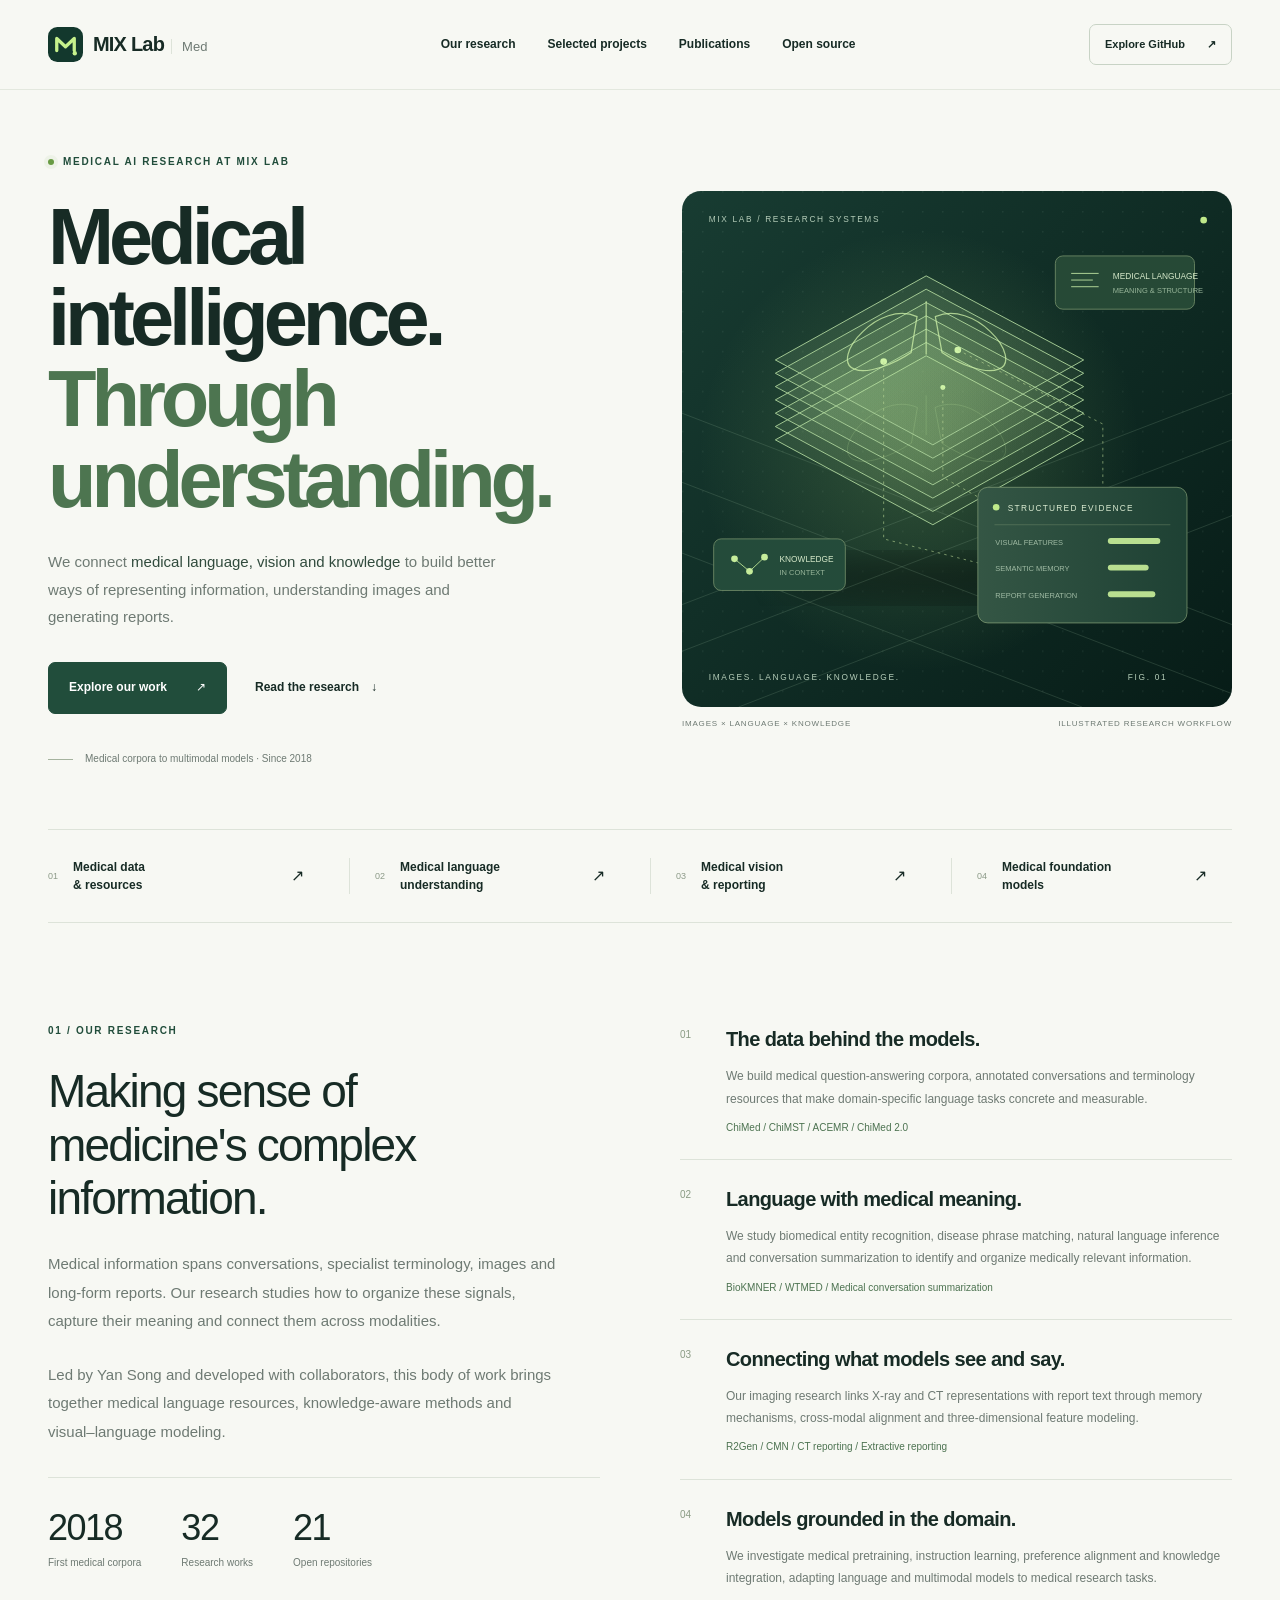
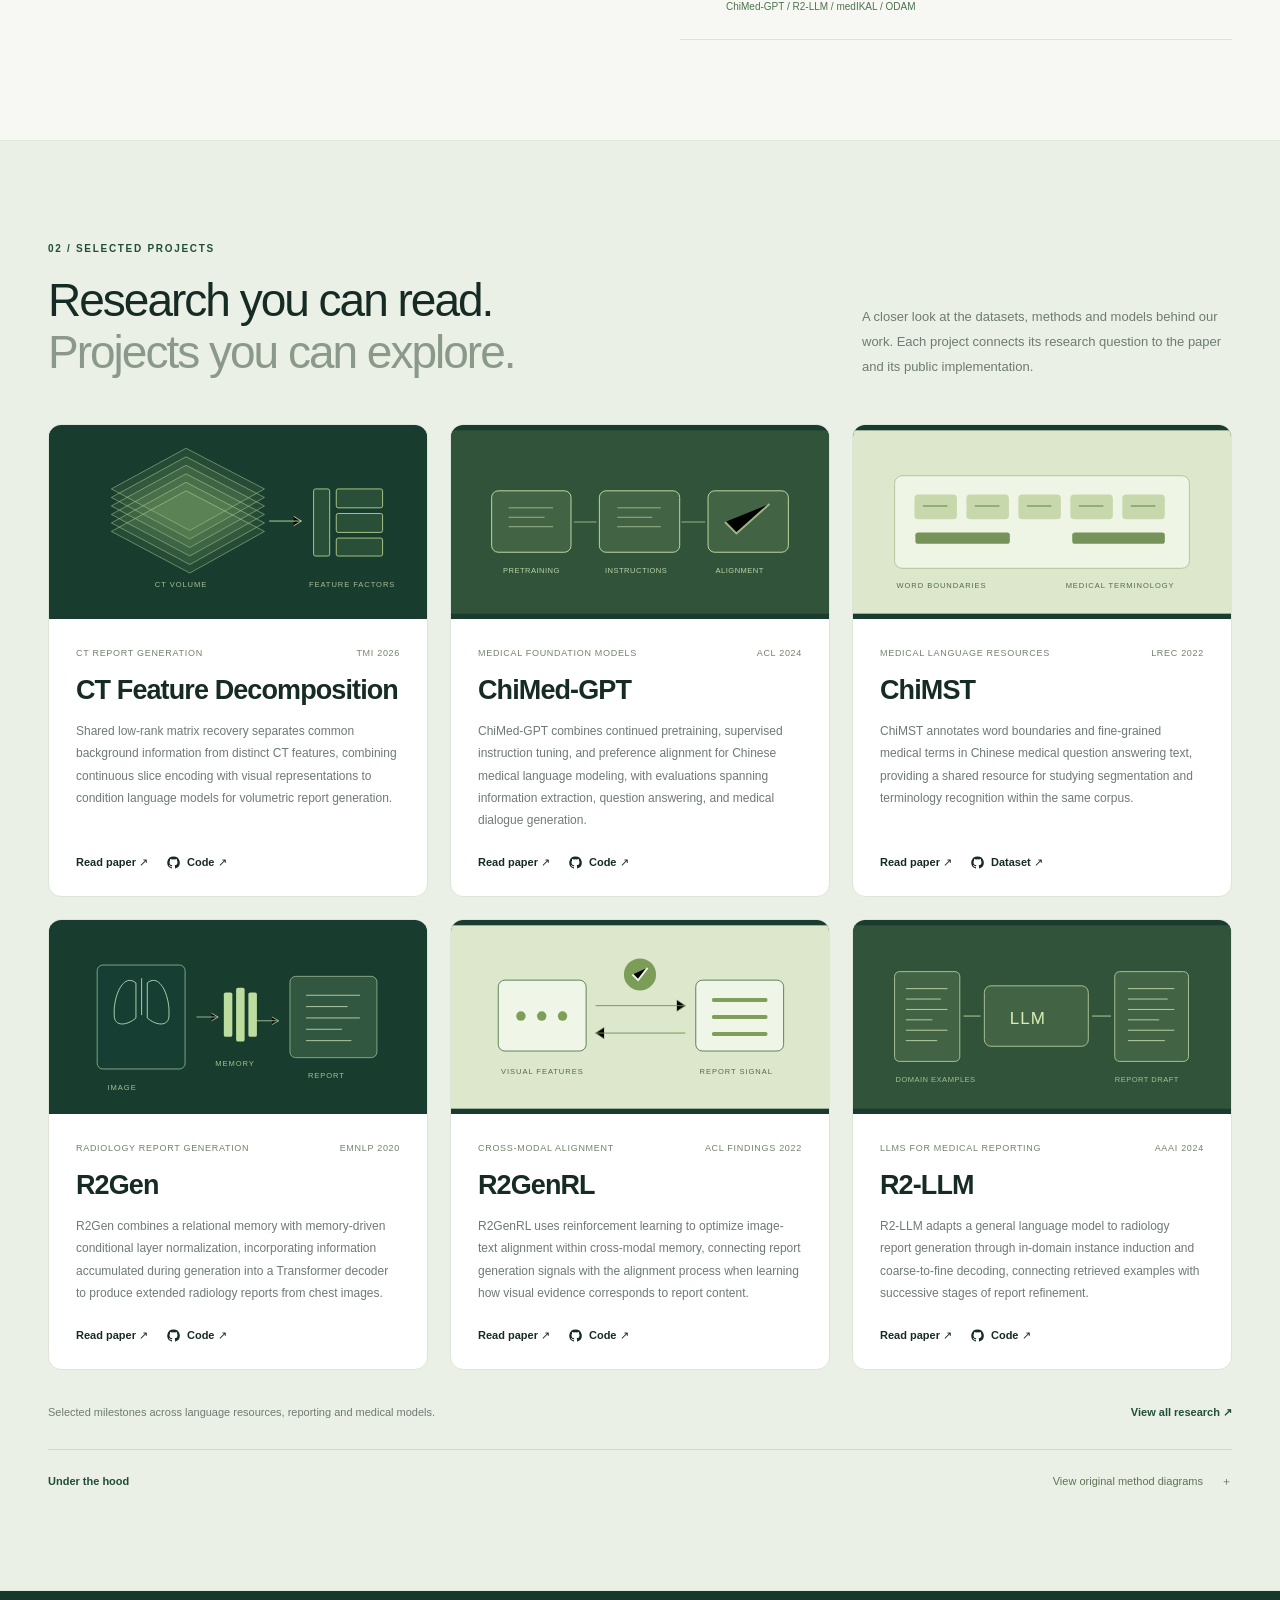
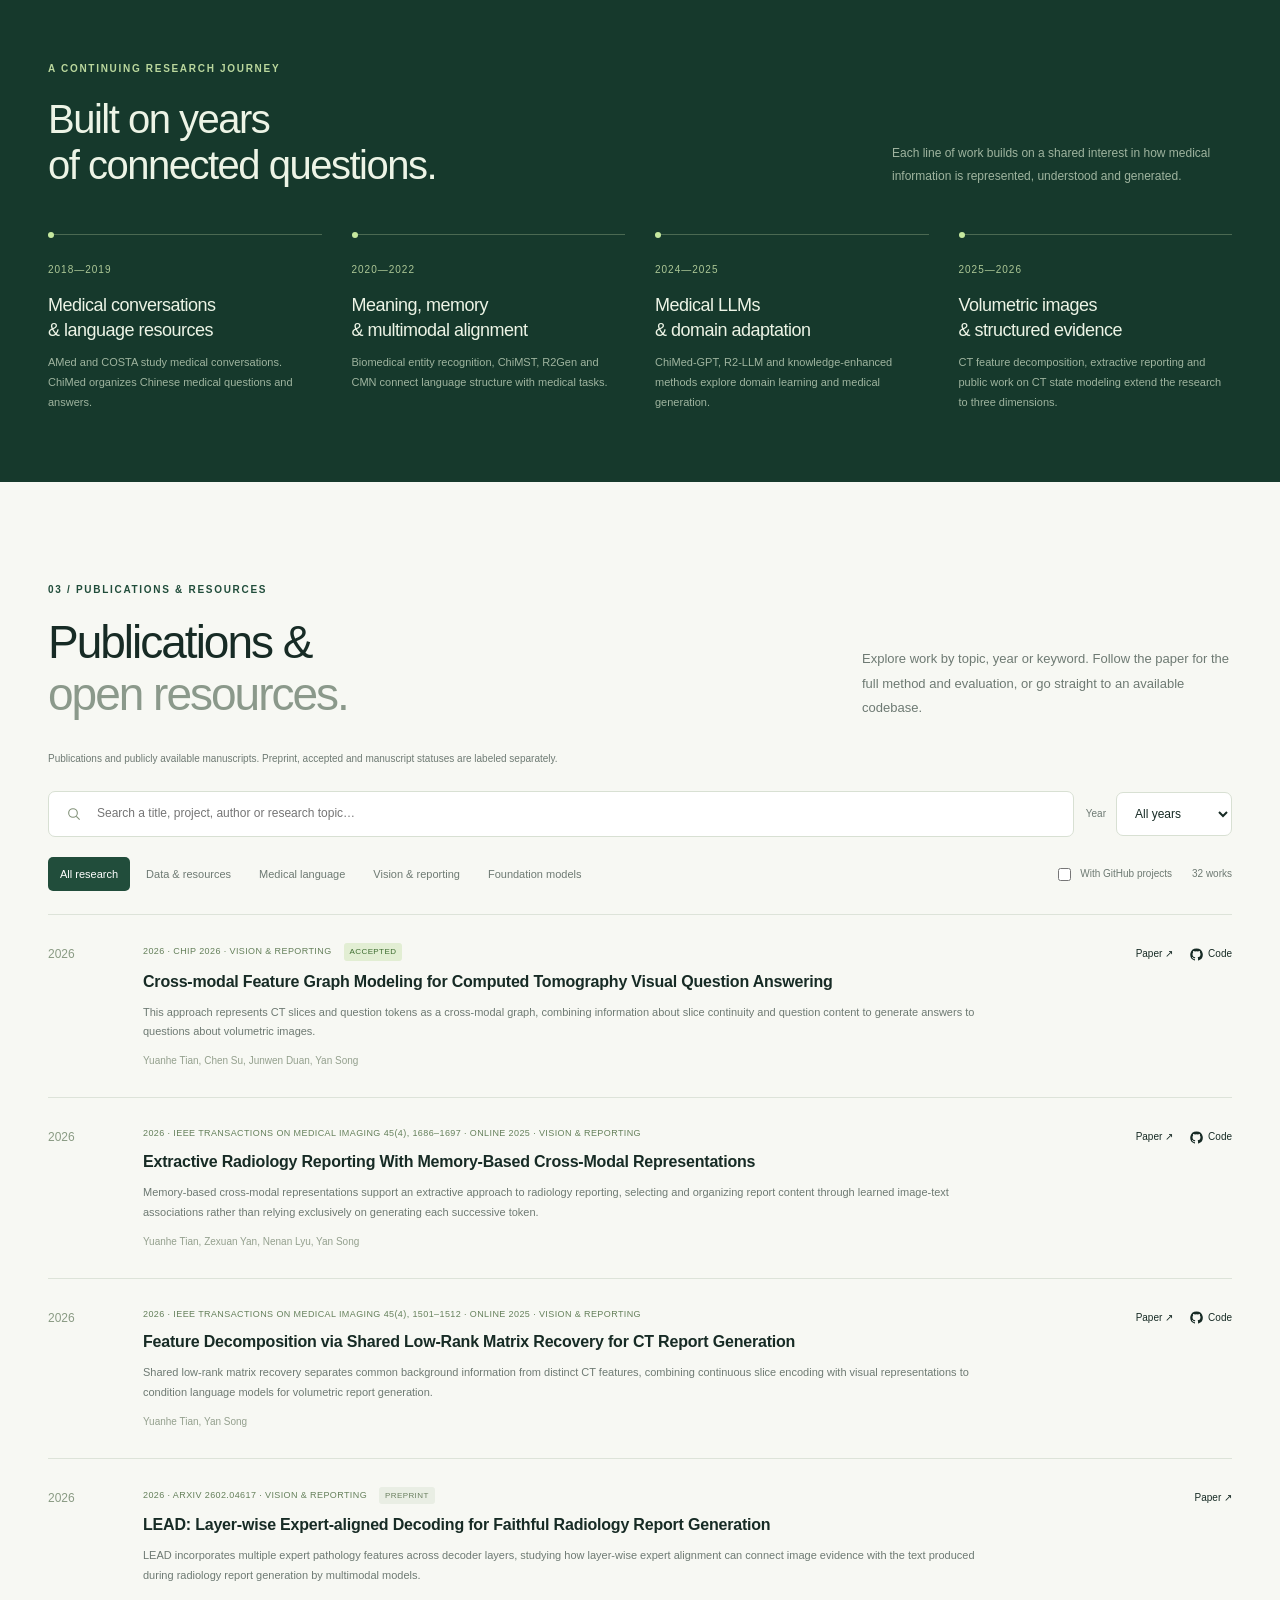
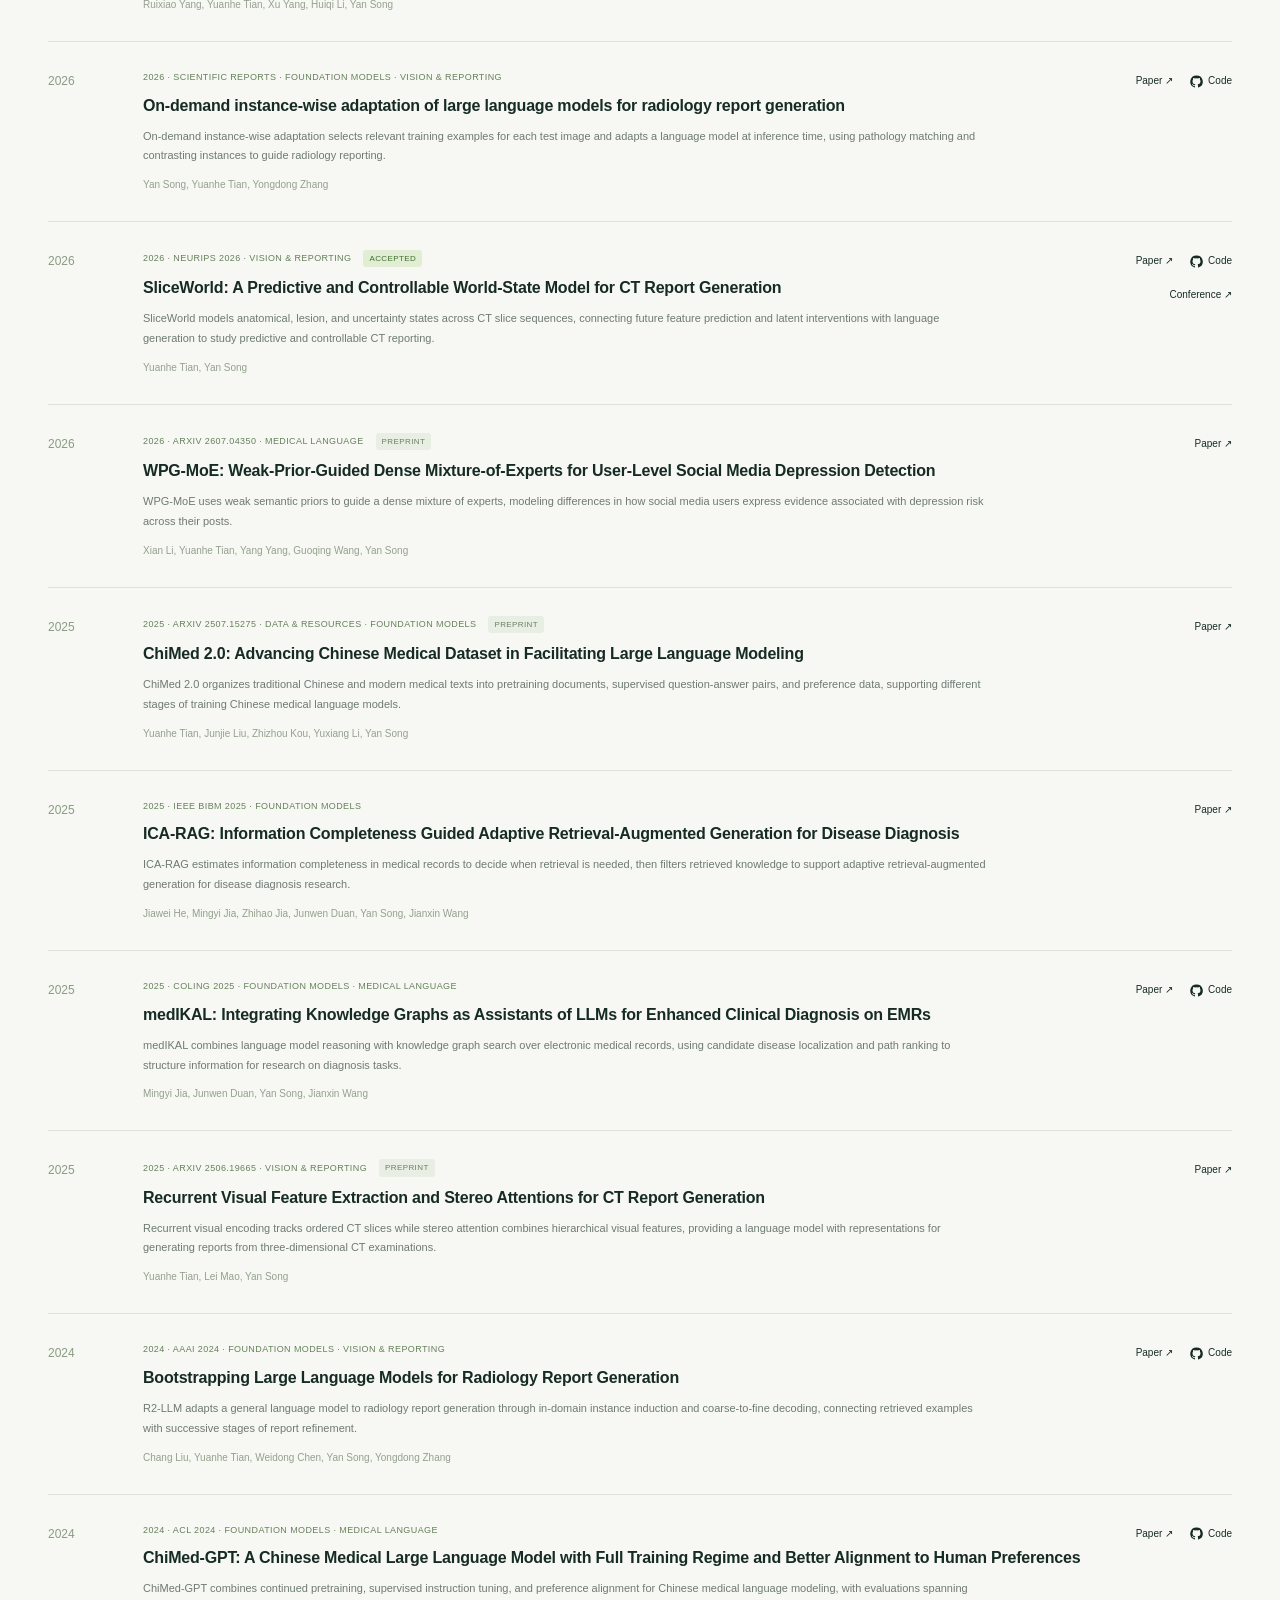
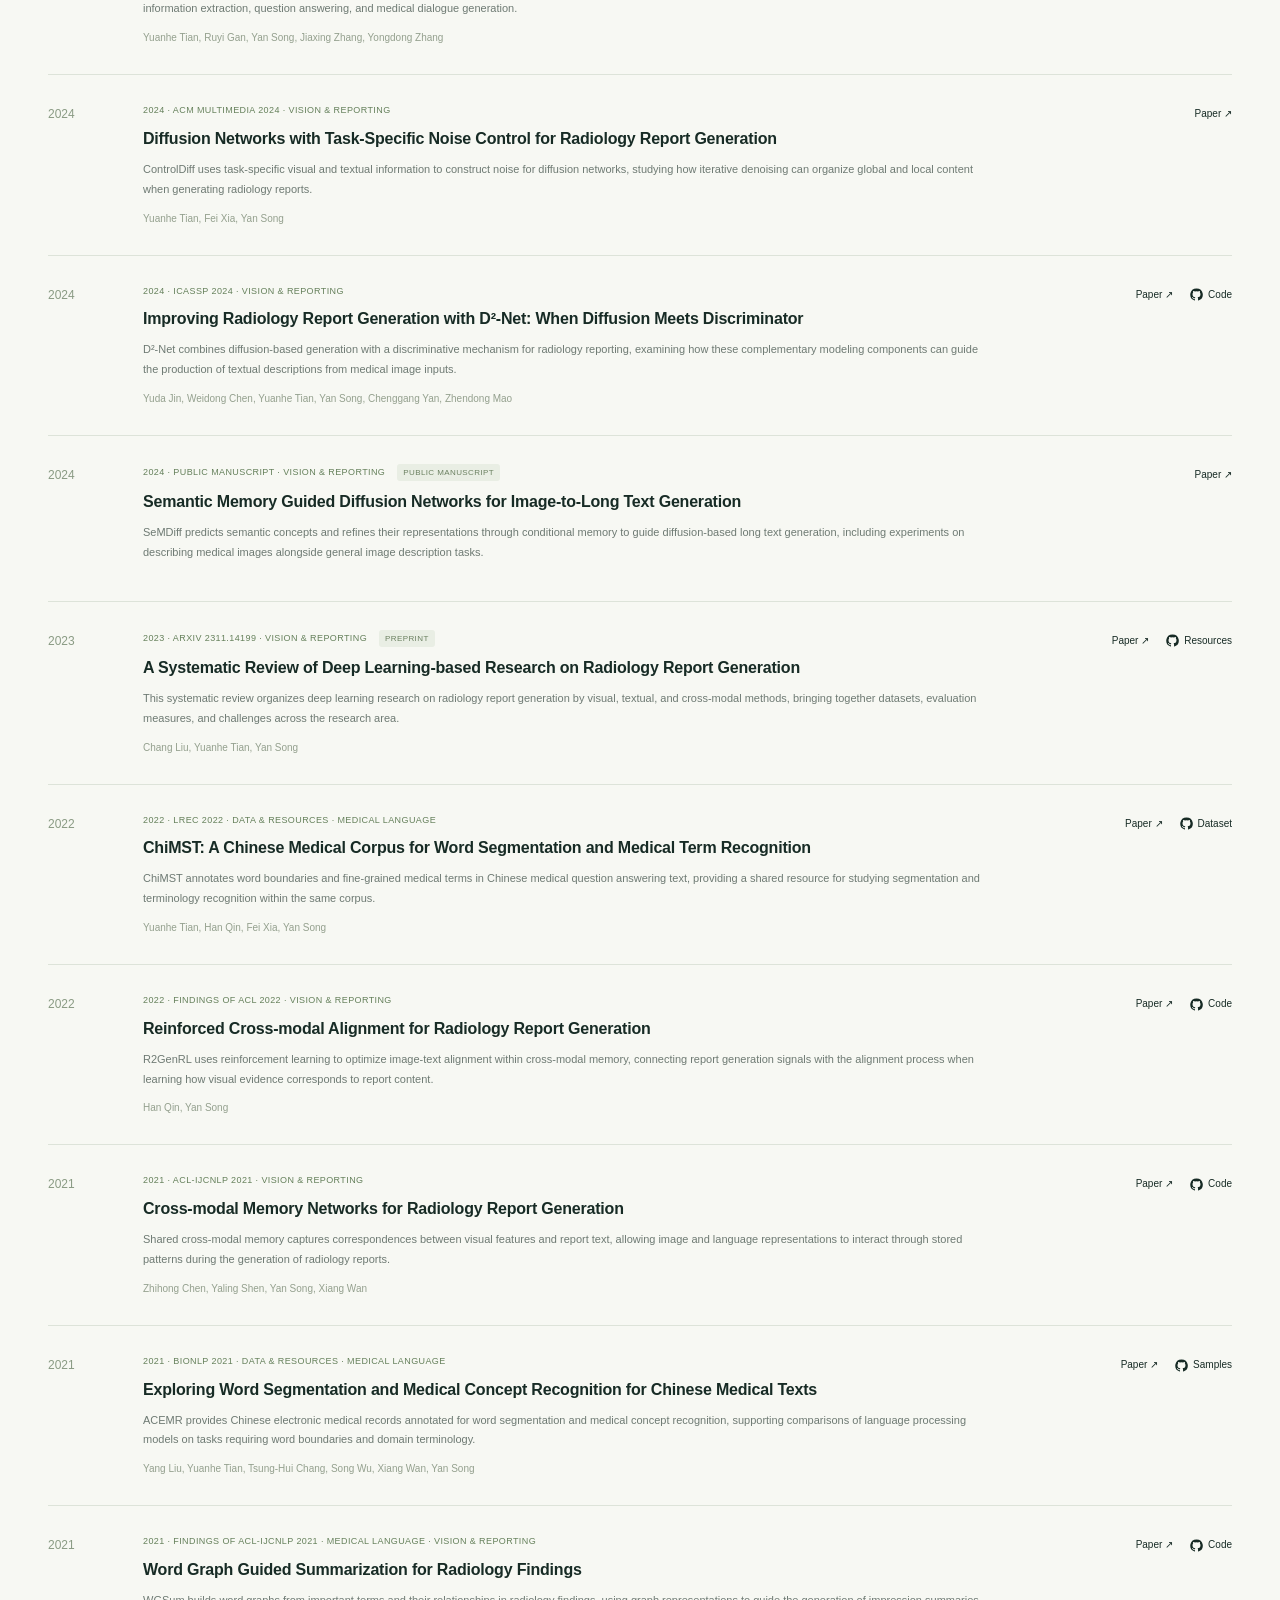
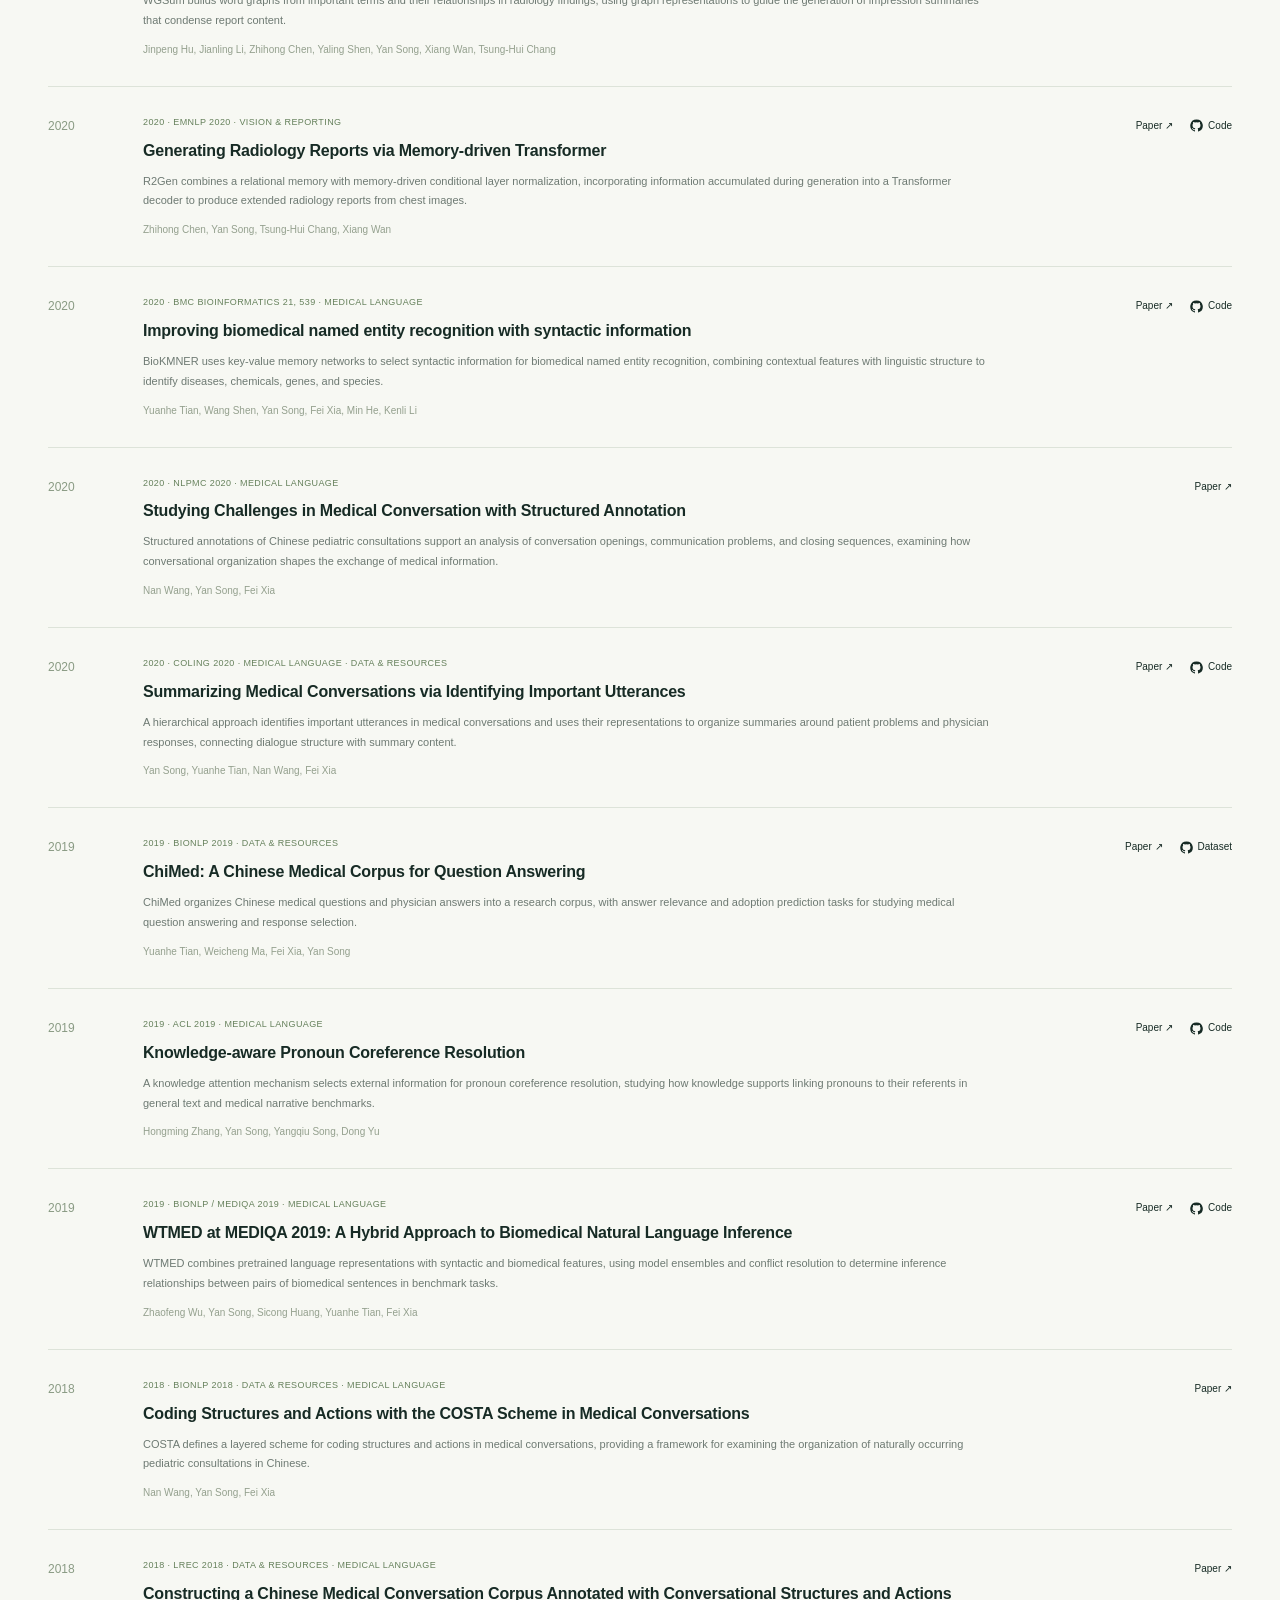
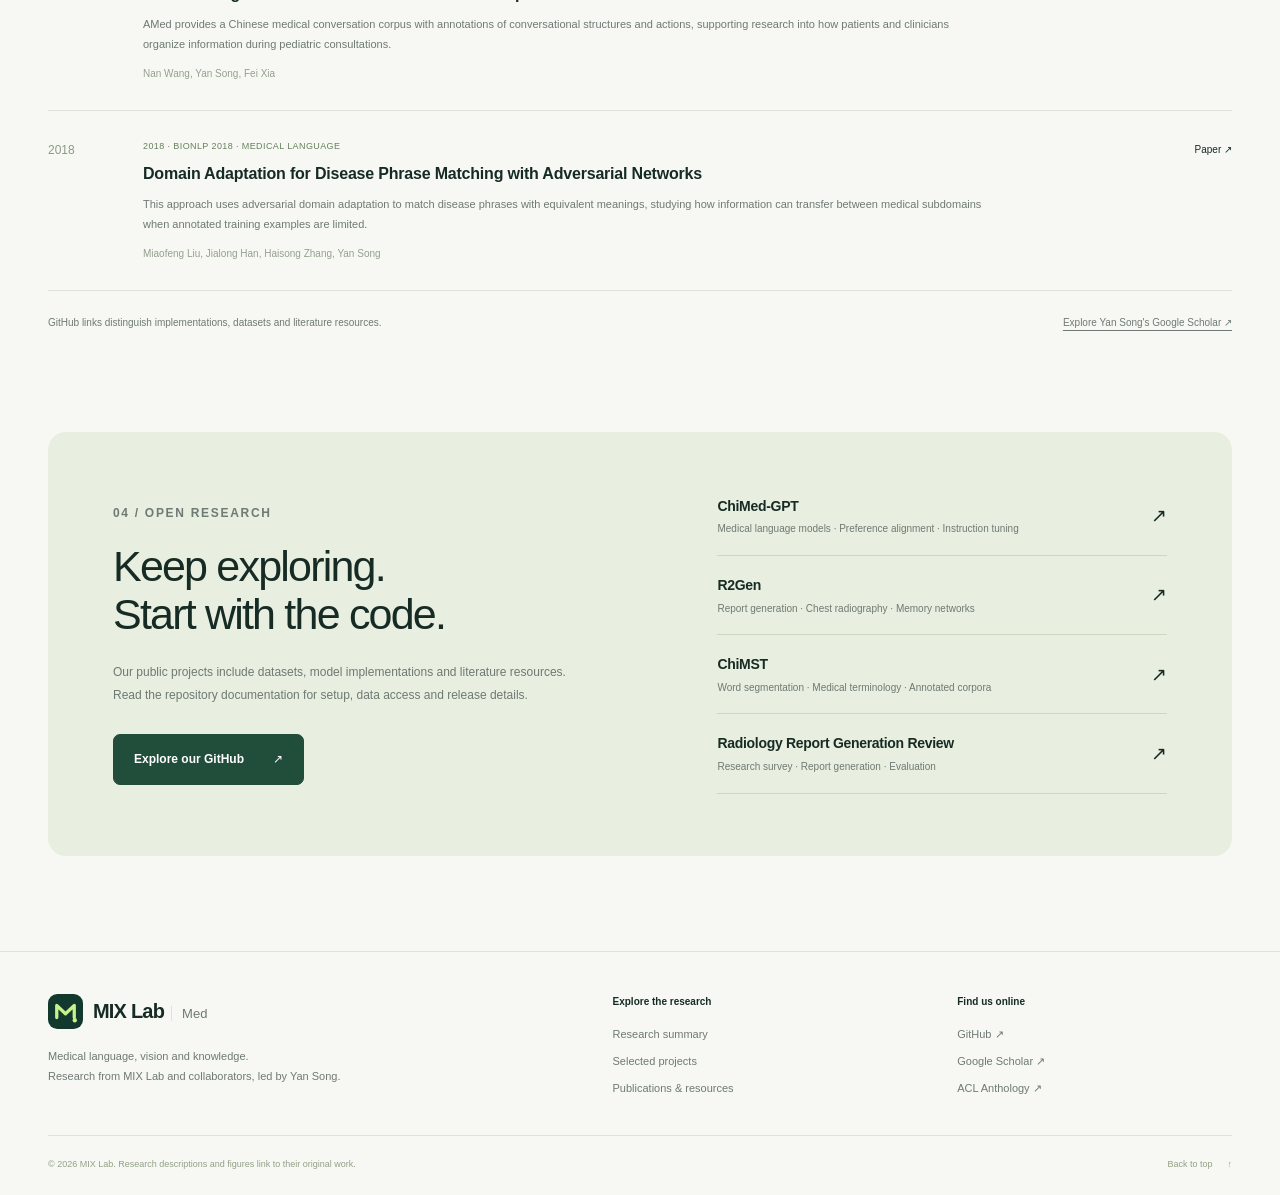
==== commit 5e0cfb9d: "Update ICA-RAG publication and CT-VQA acceptance records" ====
--- a/index.html
+++ b/index.html
@@ -55,15 +55,15 @@
     <section class="catalog section wrap" id="publications"><div class="section-heading"><div><p class="eyebrow">03 / Publications &amp; resources</p><h2>Publications &amp;<br><span class="muted">open resources.</span></h2></div><p>Explore work by topic, year or keyword. Follow the paper for the full method and evaluation, or go straight to an available codebase.</p></div><p class="catalog-status-note">Publications and publicly available manuscripts. Preprint, accepted and manuscript statuses are labeled separately.</p>
     <div class="search-row"><label class="search-field"><svg viewBox="0 0 24 24" fill="none" stroke-width="1.6" aria-hidden="true"><circle cx="10.5" cy="10.5" r="6.5"/><path d="m15.5 15.5 5 5"/></svg><input id="search" type="search" aria-label="Search research" placeholder="Search a title, project, author or research topic…"></label><label class="select-label">Year <select id="year"><option value="">All years</option><option value="2026">2026</option><option value="2025">2025</option><option value="2024">2024</option><option value="2023">2023</option><option value="2022">2022</option><option value="2021">2021</option><option value="2020">2020</option><option value="2019">2019</option><option value="2018">2018</option></select></label></div>
     <div class="filter-row"><div class="filters" aria-label="Filter by research area"><button type="button" data-category="all" aria-pressed="true">All research</button><button type="button" data-category="data" aria-pressed="false">Data &amp; resources</button><button type="button" data-category="language" aria-pressed="false">Medical language</button><button type="button" data-category="vision" aria-pressed="false">Vision &amp; reporting</button><button type="button" data-category="models" aria-pressed="false">Foundation models</button></div><div class="catalog-options"><label class="code-only"><input id="code-only" type="checkbox">With GitHub projects</label><span class="result-count" id="result-count" role="status" aria-live="polite">32 works</span></div></div>
-    <div class="paper-list" id="paper-list"><article class="paper" id="paper-extractive-rrg" data-year="2026" data-category="vision" data-code="true" data-search="extractive radiology reporting with memory-based cross-modal representations memory-based extractive reporting yuanhe tian, zexuan yan, nenan lyu, yan song memory-based cross-modal representations support an extractive approach to radiology reporting, selecting and organizing report content through learned image-text associations rather than relying exclusively on generating each successive token. 2026 ieee transactions on medical imaging 45(4), 1686–1697 · online 2025 extractive reporting cross-modal representations memory networks vision &amp; reporting"><div class="paper-year">2026</div><div><p class="paper-meta"><span>2026 · IEEE Transactions on Medical Imaging 45(4), 1686–1697 · online 2025 · Vision &amp; reporting</span></p><h3><a href="https://doi.org/10.1109/TMI.2025.3636868" target="_blank" rel="noopener noreferrer">Extractive Radiology Reporting With Memory-Based Cross-Modal Representations</a></h3><p class="paper-description">Memory-based cross-modal representations support an extractive approach to radiology reporting, selecting and organizing report content through learned image-text associations rather than relying exclusively on generating each successive token.</p><p class="paper-authors">Yuanhe Tian, Zexuan Yan, Nenan Lyu, Yan Song</p></div><div class="paper-actions"><a href="https://doi.org/10.1109/TMI.2025.3636868" target="_blank" rel="noopener noreferrer" aria-label="Read Memory-Based Extractive Reporting">Paper ↗</a><a href="https://github.com/synlp/Mem-ERR" target="_blank" rel="noopener noreferrer" aria-label="View Memory-Based Extractive Reporting code on GitHub"><svg class="gh-icon" viewBox="0 0 24 24" aria-hidden="true"><path d="M12 .7a11.5 11.5 0 0 0-3.64 22.4c.57.1.79-.25.79-.56v-2.14c-3.21.7-3.89-1.37-3.89-1.37-.52-1.34-1.28-1.7-1.28-1.7-1.04-.72.08-.7.08-.7 1.16.09 1.77 1.2 1.77 1.2 1.03 1.77 2.7 1.26 3.36.96.1-.75.4-1.26.73-1.55-2.56-.29-5.26-1.28-5.26-5.69 0-1.26.45-2.28 1.18-3.08-.12-.3-.51-1.46.11-3.04 0 0 .97-.31 3.16 1.18a10.97 10.97 0 0 1 5.76 0c2.2-1.49 3.16-1.18 3.16-1.18.63 1.58.23 2.74.12 3.04.74.8 1.18 1.82 1.18 3.08 0 4.42-2.7 5.4-5.28 5.69.42.36.79 1.06.79 2.14v3.2c0 .31.21.67.8.56A11.5 11.5 0 0 0 12 .7Z"/></svg> Code</a></div></article>
+    <div class="paper-list" id="paper-list"><article class="paper" id="paper-ct-vqa" data-year="2026" data-category="vision" data-code="true" data-search="cross-modal feature graph modeling for computed tomography visual question answering ct feature graphing yuanhe tian, chen su, junwen duan, yan song this approach represents ct slices and question tokens as a cross-modal graph, combining information about slice continuity and question content to generate answers to questions about volumetric images. 2026 chip 2026 ct imaging visual question answering graph representations vision &amp; reporting"><div class="paper-year">2026</div><div><p class="paper-meta"><span>2026 · CHIP 2026 · Vision &amp; reporting</span><span class="publication-status accepted">Accepted</span></p><h3><a href="https://arxiv.org/abs/2507.04333" target="_blank" rel="noopener noreferrer">Cross-modal Feature Graph Modeling for Computed Tomography Visual Question Answering</a></h3><p class="paper-description">This approach represents CT slices and question tokens as a cross-modal graph, combining information about slice continuity and question content to generate answers to questions about volumetric images.</p><p class="paper-authors">Yuanhe Tian, Chen Su, Junwen Duan, Yan Song</p></div><div class="paper-actions"><a href="https://arxiv.org/abs/2507.04333" target="_blank" rel="noopener noreferrer" aria-label="Read CT Feature Graphing">Paper ↗</a><a href="https://github.com/synlp/A-GCN-CTVQA" target="_blank" rel="noopener noreferrer" aria-label="View CT Feature Graphing code on GitHub"><svg class="gh-icon" viewBox="0 0 24 24" aria-hidden="true"><path d="M12 .7a11.5 11.5 0 0 0-3.64 22.4c.57.1.79-.25.79-.56v-2.14c-3.21.7-3.89-1.37-3.89-1.37-.52-1.34-1.28-1.7-1.28-1.7-1.04-.72.08-.7.08-.7 1.16.09 1.77 1.2 1.77 1.2 1.03 1.77 2.7 1.26 3.36.96.1-.75.4-1.26.73-1.55-2.56-.29-5.26-1.28-5.26-5.69 0-1.26.45-2.28 1.18-3.08-.12-.3-.51-1.46.11-3.04 0 0 .97-.31 3.16 1.18a10.97 10.97 0 0 1 5.76 0c2.2-1.49 3.16-1.18 3.16-1.18.63 1.58.23 2.74.12 3.04.74.8 1.18 1.82 1.18 3.08 0 4.42-2.7 5.4-5.28 5.69.42.36.79 1.06.79 2.14v3.2c0 .31.21.67.8.56A11.5 11.5 0 0 0 12 .7Z"/></svg> Code</a></div></article>
+<article class="paper" id="paper-extractive-rrg" data-year="2026" data-category="vision" data-code="true" data-search="extractive radiology reporting with memory-based cross-modal representations memory-based extractive reporting yuanhe tian, zexuan yan, nenan lyu, yan song memory-based cross-modal representations support an extractive approach to radiology reporting, selecting and organizing report content through learned image-text associations rather than relying exclusively on generating each successive token. 2026 ieee transactions on medical imaging 45(4), 1686–1697 · online 2025 extractive reporting cross-modal representations memory networks vision &amp; reporting"><div class="paper-year">2026</div><div><p class="paper-meta"><span>2026 · IEEE Transactions on Medical Imaging 45(4), 1686–1697 · online 2025 · Vision &amp; reporting</span></p><h3><a href="https://doi.org/10.1109/TMI.2025.3636868" target="_blank" rel="noopener noreferrer">Extractive Radiology Reporting With Memory-Based Cross-Modal Representations</a></h3><p class="paper-description">Memory-based cross-modal representations support an extractive approach to radiology reporting, selecting and organizing report content through learned image-text associations rather than relying exclusively on generating each successive token.</p><p class="paper-authors">Yuanhe Tian, Zexuan Yan, Nenan Lyu, Yan Song</p></div><div class="paper-actions"><a href="https://doi.org/10.1109/TMI.2025.3636868" target="_blank" rel="noopener noreferrer" aria-label="Read Memory-Based Extractive Reporting">Paper ↗</a><a href="https://github.com/synlp/Mem-ERR" target="_blank" rel="noopener noreferrer" aria-label="View Memory-Based Extractive Reporting code on GitHub"><svg class="gh-icon" viewBox="0 0 24 24" aria-hidden="true"><path d="M12 .7a11.5 11.5 0 0 0-3.64 22.4c.57.1.79-.25.79-.56v-2.14c-3.21.7-3.89-1.37-3.89-1.37-.52-1.34-1.28-1.7-1.28-1.7-1.04-.72.08-.7.08-.7 1.16.09 1.77 1.2 1.77 1.2 1.03 1.77 2.7 1.26 3.36.96.1-.75.4-1.26.73-1.55-2.56-.29-5.26-1.28-5.26-5.69 0-1.26.45-2.28 1.18-3.08-.12-.3-.51-1.46.11-3.04 0 0 .97-.31 3.16 1.18a10.97 10.97 0 0 1 5.76 0c2.2-1.49 3.16-1.18 3.16-1.18.63 1.58.23 2.74.12 3.04.74.8 1.18 1.82 1.18 3.08 0 4.42-2.7 5.4-5.28 5.69.42.36.79 1.06.79 2.14v3.2c0 .31.21.67.8.56A11.5 11.5 0 0 0 12 .7Z"/></svg> Code</a></div></article>
 <article class="paper" id="paper-ct-decomposition" data-year="2026" data-category="vision" data-code="true" data-search="feature decomposition via shared low-rank matrix recovery for ct report generation ct feature decomposition yuanhe tian, yan song shared low-rank matrix recovery separates common background information from distinct ct features, combining continuous slice encoding with visual representations to condition language models for volumetric report generation. 2026 ieee transactions on medical imaging 45(4), 1501–1512 · online 2025 ct imaging feature decomposition report generation vision &amp; reporting"><div class="paper-year">2026</div><div><p class="paper-meta"><span>2026 · IEEE Transactions on Medical Imaging 45(4), 1501–1512 · online 2025 · Vision &amp; reporting</span></p><h3><a href="https://doi.org/10.1109/TMI.2025.3628159" target="_blank" rel="noopener noreferrer">Feature Decomposition via Shared Low-Rank Matrix Recovery for CT Report Generation</a></h3><p class="paper-description">Shared low-rank matrix recovery separates common background information from distinct CT features, combining continuous slice encoding with visual representations to condition language models for volumetric report generation.</p><p class="paper-authors">Yuanhe Tian, Yan Song</p></div><div class="paper-actions"><a href="https://doi.org/10.1109/TMI.2025.3628159" target="_blank" rel="noopener noreferrer" aria-label="Read CT Feature Decomposition">Paper ↗</a><a href="https://github.com/synlp/S-LMR-CTRG" target="_blank" rel="noopener noreferrer" aria-label="View CT Feature Decomposition code on GitHub"><svg class="gh-icon" viewBox="0 0 24 24" aria-hidden="true"><path d="M12 .7a11.5 11.5 0 0 0-3.64 22.4c.57.1.79-.25.79-.56v-2.14c-3.21.7-3.89-1.37-3.89-1.37-.52-1.34-1.28-1.7-1.28-1.7-1.04-.72.08-.7.08-.7 1.16.09 1.77 1.2 1.77 1.2 1.03 1.77 2.7 1.26 3.36.96.1-.75.4-1.26.73-1.55-2.56-.29-5.26-1.28-5.26-5.69 0-1.26.45-2.28 1.18-3.08-.12-.3-.51-1.46.11-3.04 0 0 .97-.31 3.16 1.18a10.97 10.97 0 0 1 5.76 0c2.2-1.49 3.16-1.18 3.16-1.18.63 1.58.23 2.74.12 3.04.74.8 1.18 1.82 1.18 3.08 0 4.42-2.7 5.4-5.28 5.69.42.36.79 1.06.79 2.14v3.2c0 .31.21.67.8.56A11.5 11.5 0 0 0 12 .7Z"/></svg> Code</a></div></article>
 <article class="paper" id="paper-lead" data-year="2026" data-category="vision" data-code="false" data-search="lead: layer-wise expert-aligned decoding for faithful radiology report generation lead ruixiao yang, yuanhe tian, xu yang, huiqi li, yan song lead incorporates multiple expert pathology features across decoder layers, studying how layer-wise expert alignment can connect image evidence with the text produced during radiology report generation by multimodal models. 2026 arxiv 2602.04617 report generation expert alignment multimodal models vision &amp; reporting"><div class="paper-year">2026</div><div><p class="paper-meta"><span>2026 · arXiv 2602.04617 · Vision &amp; reporting</span><span class="publication-status preprint">Preprint</span></p><h3><a href="https://arxiv.org/abs/2602.04617" target="_blank" rel="noopener noreferrer">LEAD: Layer-wise Expert-aligned Decoding for Faithful Radiology Report Generation</a></h3><p class="paper-description">LEAD incorporates multiple expert pathology features across decoder layers, studying how layer-wise expert alignment can connect image evidence with the text produced during radiology report generation by multimodal models.</p><p class="paper-authors">Ruixiao Yang, Yuanhe Tian, Xu Yang, Huiqi Li, Yan Song</p></div><div class="paper-actions"><a href="https://arxiv.org/abs/2602.04617" target="_blank" rel="noopener noreferrer" aria-label="Read LEAD">Paper ↗</a></div></article>
 <article class="paper" id="paper-odam" data-year="2026" data-category="models vision" data-code="true" data-search="on-demand instance-wise adaptation of large language models for radiology report generation on-demand adaptation yan song, yuanhe tian, yongdong zhang on-demand instance-wise adaptation selects relevant training examples for each test image and adapts a language model at inference time, using pathology matching and contrasting instances to guide radiology reporting. 2026 scientific reports test-time adaptation report generation instance retrieval foundation models vision &amp; reporting"><div class="paper-year">2026</div><div><p class="paper-meta"><span>2026 · Scientific Reports · Foundation models · Vision &amp; reporting</span></p><h3><a href="https://www.nature.com/articles/s41598-026-59289-x" target="_blank" rel="noopener noreferrer">On-demand instance-wise adaptation of large language models for radiology report generation</a></h3><p class="paper-description">On-demand instance-wise adaptation selects relevant training examples for each test image and adapts a language model at inference time, using pathology matching and contrasting instances to guide radiology reporting.</p><p class="paper-authors">Yan Song, Yuanhe Tian, Yongdong Zhang</p></div><div class="paper-actions"><a href="https://www.nature.com/articles/s41598-026-59289-x" target="_blank" rel="noopener noreferrer" aria-label="Read On-Demand Adaptation">Paper ↗</a><a href="https://github.com/synlp/ODAM-RRG" target="_blank" rel="noopener noreferrer" aria-label="View On-Demand Adaptation code on GitHub"><svg class="gh-icon" viewBox="0 0 24 24" aria-hidden="true"><path d="M12 .7a11.5 11.5 0 0 0-3.64 22.4c.57.1.79-.25.79-.56v-2.14c-3.21.7-3.89-1.37-3.89-1.37-.52-1.34-1.28-1.7-1.28-1.7-1.04-.72.08-.7.08-.7 1.16.09 1.77 1.2 1.77 1.2 1.03 1.77 2.7 1.26 3.36.96.1-.75.4-1.26.73-1.55-2.56-.29-5.26-1.28-5.26-5.69 0-1.26.45-2.28 1.18-3.08-.12-.3-.51-1.46.11-3.04 0 0 .97-.31 3.16 1.18a10.97 10.97 0 0 1 5.76 0c2.2-1.49 3.16-1.18 3.16-1.18.63 1.58.23 2.74.12 3.04.74.8 1.18 1.82 1.18 3.08 0 4.42-2.7 5.4-5.28 5.69.42.36.79 1.06.79 2.14v3.2c0 .31.21.67.8.56A11.5 11.5 0 0 0 12 .7Z"/></svg> Code</a></div></article>
 <article class="paper" id="paper-sliceworld" data-year="2026" data-category="vision" data-code="true" data-search="sliceworld: a predictive and controllable world-state model for ct report generation sliceworld yuanhe tian, yan song sliceworld models anatomical, lesion, and uncertainty states across ct slice sequences, connecting future feature prediction and latent interventions with language generation to study predictive and controllable ct reporting. 2026 neurips 2026 ct imaging world-state modeling report generation vision &amp; reporting"><div class="paper-year">2026</div><div><p class="paper-meta"><span>2026 · NeurIPS 2026 · Vision &amp; reporting</span><span class="publication-status accepted">Accepted</span></p><h3><a href="https://arxiv.org/abs/2605.24371" target="_blank" rel="noopener noreferrer">SliceWorld: A Predictive and Controllable World-State Model for CT Report Generation</a></h3><p class="paper-description">SliceWorld models anatomical, lesion, and uncertainty states across CT slice sequences, connecting future feature prediction and latent interventions with language generation to study predictive and controllable CT reporting.</p><p class="paper-authors">Yuanhe Tian, Yan Song</p></div><div class="paper-actions"><a href="https://arxiv.org/abs/2605.24371" target="_blank" rel="noopener noreferrer" aria-label="Read SliceWorld">Paper ↗</a><a href="https://github.com/synlp/SliceWorld" target="_blank" rel="noopener noreferrer" aria-label="View SliceWorld code on GitHub"><svg class="gh-icon" viewBox="0 0 24 24" aria-hidden="true"><path d="M12 .7a11.5 11.5 0 0 0-3.64 22.4c.57.1.79-.25.79-.56v-2.14c-3.21.7-3.89-1.37-3.89-1.37-.52-1.34-1.28-1.7-1.28-1.7-1.04-.72.08-.7.08-.7 1.16.09 1.77 1.2 1.77 1.2 1.03 1.77 2.7 1.26 3.36.96.1-.75.4-1.26.73-1.55-2.56-.29-5.26-1.28-5.26-5.69 0-1.26.45-2.28 1.18-3.08-.12-.3-.51-1.46.11-3.04 0 0 .97-.31 3.16 1.18a10.97 10.97 0 0 1 5.76 0c2.2-1.49 3.16-1.18 3.16-1.18.63 1.58.23 2.74.12 3.04.74.8 1.18 1.82 1.18 3.08 0 4.42-2.7 5.4-5.28 5.69.42.36.79 1.06.79 2.14v3.2c0 .31.21.67.8.56A11.5 11.5 0 0 0 12 .7Z"/></svg> Code</a><a href="https://neurips.cc/virtual/2026/poster/150217" target="_blank" rel="noopener noreferrer">Conference ↗</a></div></article>
 <article class="paper" id="paper-wpgmoe" data-year="2026" data-category="language" data-code="false" data-search="wpg-moe: weak-prior-guided dense mixture-of-experts for user-level social media depression detection wpg-moe xian li, yuanhe tian, yang yang, guoqing wang, yan song wpg-moe uses weak semantic priors to guide a dense mixture of experts, modeling differences in how social media users express evidence associated with depression risk across their posts. 2026 arxiv 2607.04350 mental health research social media analysis mixture of experts medical language"><div class="paper-year">2026</div><div><p class="paper-meta"><span>2026 · arXiv 2607.04350 · Medical language</span><span class="publication-status preprint">Preprint</span></p><h3><a href="https://arxiv.org/abs/2607.04350" target="_blank" rel="noopener noreferrer">WPG-MoE: Weak-Prior-Guided Dense Mixture-of-Experts for User-Level Social Media Depression Detection</a></h3><p class="paper-description">WPG-MoE uses weak semantic priors to guide a dense mixture of experts, modeling differences in how social media users express evidence associated with depression risk across their posts.</p><p class="paper-authors">Xian Li, Yuanhe Tian, Yang Yang, Guoqing Wang, Yan Song</p></div><div class="paper-actions"><a href="https://arxiv.org/abs/2607.04350" target="_blank" rel="noopener noreferrer" aria-label="Read WPG-MoE">Paper ↗</a></div></article>
 <article class="paper" id="paper-chimed2" data-year="2025" data-category="data models" data-code="false" data-search="chimed 2.0: advancing chinese medical dataset in facilitating large language modeling chimed 2.0 yuanhe tian, junjie liu, zhizhou kou, yuxiang li, yan song chimed 2.0 organizes traditional chinese and modern medical texts into pretraining documents, supervised question-answer pairs, and preference data, supporting different stages of training chinese medical language models. 2025 arxiv 2507.15275 medical corpora language model training preference data data &amp; resources foundation models"><div class="paper-year">2025</div><div><p class="paper-meta"><span>2025 · arXiv 2507.15275 · Data &amp; resources · Foundation models</span><span class="publication-status preprint">Preprint</span></p><h3><a href="https://arxiv.org/abs/2507.15275" target="_blank" rel="noopener noreferrer">ChiMed 2.0: Advancing Chinese Medical Dataset in Facilitating Large Language Modeling</a></h3><p class="paper-description">ChiMed 2.0 organizes traditional Chinese and modern medical texts into pretraining documents, supervised question-answer pairs, and preference data, supporting different stages of training Chinese medical language models.</p><p class="paper-authors">Yuanhe Tian, Junjie Liu, Zhizhou Kou, Yuxiang Li, Yan Song</p></div><div class="paper-actions"><a href="https://arxiv.org/abs/2507.15275" target="_blank" rel="noopener noreferrer" aria-label="Read ChiMed 2.0">Paper ↗</a></div></article>
-<article class="paper" id="paper-ct-vqa" data-year="2025" data-category="vision" data-code="true" data-search="computed tomography visual question answering with cross-modal feature graphing ct feature graphing yuanhe tian, chen su, junwen duan, yan song this approach represents ct slices and question tokens as a cross-modal graph, combining information about slice continuity and question content to generate answers to questions about volumetric images. 2025 arxiv 2507.04333 ct imaging visual question answering graph representations vision &amp; reporting"><div class="paper-year">2025</div><div><p class="paper-meta"><span>2025 · arXiv 2507.04333 · Vision &amp; reporting</span><span class="publication-status preprint">Preprint</span></p><h3><a href="https://arxiv.org/abs/2507.04333" target="_blank" rel="noopener noreferrer">Computed Tomography Visual Question Answering with Cross-modal Feature Graphing</a></h3><p class="paper-description">This approach represents CT slices and question tokens as a cross-modal graph, combining information about slice continuity and question content to generate answers to questions about volumetric images.</p><p class="paper-authors">Yuanhe Tian, Chen Su, Junwen Duan, Yan Song</p></div><div class="paper-actions"><a href="https://arxiv.org/abs/2507.04333" target="_blank" rel="noopener noreferrer" aria-label="Read CT Feature Graphing">Paper ↗</a><a href="https://github.com/synlp/A-GCN-CTVQA" target="_blank" rel="noopener noreferrer" aria-label="View CT Feature Graphing code on GitHub"><svg class="gh-icon" viewBox="0 0 24 24" aria-hidden="true"><path d="M12 .7a11.5 11.5 0 0 0-3.64 22.4c.57.1.79-.25.79-.56v-2.14c-3.21.7-3.89-1.37-3.89-1.37-.52-1.34-1.28-1.7-1.28-1.7-1.04-.72.08-.7.08-.7 1.16.09 1.77 1.2 1.77 1.2 1.03 1.77 2.7 1.26 3.36.96.1-.75.4-1.26.73-1.55-2.56-.29-5.26-1.28-5.26-5.69 0-1.26.45-2.28 1.18-3.08-.12-.3-.51-1.46.11-3.04 0 0 .97-.31 3.16 1.18a10.97 10.97 0 0 1 5.76 0c2.2-1.49 3.16-1.18 3.16-1.18.63 1.58.23 2.74.12 3.04.74.8 1.18 1.82 1.18 3.08 0 4.42-2.7 5.4-5.28 5.69.42.36.79 1.06.79 2.14v3.2c0 .31.21.67.8.56A11.5 11.5 0 0 0 12 .7Z"/></svg> Code</a></div></article>
-<article class="paper" id="paper-ica-rag" data-year="2025" data-category="models" data-code="false" data-search="ica-rag: information completeness guided adaptive retrieval-augmented generation for disease diagnosis ica-rag jiawei he, mingyi jia, zhihao jia, junwen duan, yan song, jianxin wang ica-rag estimates information completeness in medical records to decide when retrieval is needed, then filters retrieved knowledge to support adaptive retrieval-augmented generation for disease diagnosis research. 2025 arxiv 2502.14614 adaptive retrieval medical reasoning retrieval-augmented generation foundation models"><div class="paper-year">2025</div><div><p class="paper-meta"><span>2025 · arXiv 2502.14614 · Foundation models</span><span class="publication-status preprint">Preprint</span></p><h3><a href="https://arxiv.org/abs/2502.14614" target="_blank" rel="noopener noreferrer">ICA-RAG: Information Completeness Guided Adaptive Retrieval-Augmented Generation for Disease Diagnosis</a></h3><p class="paper-description">ICA-RAG estimates information completeness in medical records to decide when retrieval is needed, then filters retrieved knowledge to support adaptive retrieval-augmented generation for disease diagnosis research.</p><p class="paper-authors">Jiawei He, Mingyi Jia, Zhihao Jia, Junwen Duan, Yan Song, Jianxin Wang</p></div><div class="paper-actions"><a href="https://arxiv.org/abs/2502.14614" target="_blank" rel="noopener noreferrer" aria-label="Read ICA-RAG">Paper ↗</a></div></article>
+<article class="paper" id="paper-ica-rag" data-year="2025" data-category="models" data-code="false" data-search="ica-rag: information completeness guided adaptive retrieval-augmented generation for disease diagnosis ica-rag jiawei he, mingyi jia, zhihao jia, junwen duan, yan song, jianxin wang ica-rag estimates information completeness in medical records to decide when retrieval is needed, then filters retrieved knowledge to support adaptive retrieval-augmented generation for disease diagnosis research. 2025 ieee bibm 2025 adaptive retrieval medical reasoning retrieval-augmented generation foundation models"><div class="paper-year">2025</div><div><p class="paper-meta"><span>2025 · IEEE BIBM 2025 · Foundation models</span></p><h3><a href="https://doi.org/10.1109/BIBM66473.2025.11357045" target="_blank" rel="noopener noreferrer">ICA-RAG: Information Completeness Guided Adaptive Retrieval-Augmented Generation for Disease Diagnosis</a></h3><p class="paper-description">ICA-RAG estimates information completeness in medical records to decide when retrieval is needed, then filters retrieved knowledge to support adaptive retrieval-augmented generation for disease diagnosis research.</p><p class="paper-authors">Jiawei He, Mingyi Jia, Zhihao Jia, Junwen Duan, Yan Song, Jianxin Wang</p></div><div class="paper-actions"><a href="https://doi.org/10.1109/BIBM66473.2025.11357045" target="_blank" rel="noopener noreferrer" aria-label="Read ICA-RAG">Paper ↗</a></div></article>
 <article class="paper" id="paper-medikal" data-year="2025" data-category="models language" data-code="true" data-search="medikal: integrating knowledge graphs as assistants of llms for enhanced clinical diagnosis on emrs medikal mingyi jia, junwen duan, yan song, jianxin wang medikal combines language model reasoning with knowledge graph search over electronic medical records, using candidate disease localization and path ranking to structure information for research on diagnosis tasks. 2025 coling 2025 knowledge graphs electronic medical records medical reasoning foundation models medical language"><div class="paper-year">2025</div><div><p class="paper-meta"><span>2025 · COLING 2025 · Foundation models · Medical language</span></p><h3><a href="https://aclanthology.org/2025.coling-main.624/" target="_blank" rel="noopener noreferrer">medIKAL: Integrating Knowledge Graphs as Assistants of LLMs for Enhanced Clinical Diagnosis on EMRs</a></h3><p class="paper-description">medIKAL combines language model reasoning with knowledge graph search over electronic medical records, using candidate disease localization and path ranking to structure information for research on diagnosis tasks.</p><p class="paper-authors">Mingyi Jia, Junwen Duan, Yan Song, Jianxin Wang</p></div><div class="paper-actions"><a href="https://aclanthology.org/2025.coling-main.624/" target="_blank" rel="noopener noreferrer" aria-label="Read medIKAL">Paper ↗</a><a href="https://github.com/CSU-NLP-Group/medIKAL" target="_blank" rel="noopener noreferrer" aria-label="View medIKAL code on GitHub"><svg class="gh-icon" viewBox="0 0 24 24" aria-hidden="true"><path d="M12 .7a11.5 11.5 0 0 0-3.64 22.4c.57.1.79-.25.79-.56v-2.14c-3.21.7-3.89-1.37-3.89-1.37-.52-1.34-1.28-1.7-1.28-1.7-1.04-.72.08-.7.08-.7 1.16.09 1.77 1.2 1.77 1.2 1.03 1.77 2.7 1.26 3.36.96.1-.75.4-1.26.73-1.55-2.56-.29-5.26-1.28-5.26-5.69 0-1.26.45-2.28 1.18-3.08-.12-.3-.51-1.46.11-3.04 0 0 .97-.31 3.16 1.18a10.97 10.97 0 0 1 5.76 0c2.2-1.49 3.16-1.18 3.16-1.18.63 1.58.23 2.74.12 3.04.74.8 1.18 1.82 1.18 3.08 0 4.42-2.7 5.4-5.28 5.69.42.36.79 1.06.79 2.14v3.2c0 .31.21.67.8.56A11.5 11.5 0 0 0 12 .7Z"/></svg> Code</a></div></article>
 <article class="paper" id="paper-recurrent-ct" data-year="2025" data-category="vision" data-code="false" data-search="recurrent visual feature extraction and stereo attentions for ct report generation recurrent ct reporting yuanhe tian, lei mao, yan song recurrent visual encoding tracks ordered ct slices while stereo attention combines hierarchical visual features, providing a language model with representations for generating reports from three-dimensional ct examinations. 2025 arxiv 2506.19665 ct imaging sequential encoding report generation vision &amp; reporting"><div class="paper-year">2025</div><div><p class="paper-meta"><span>2025 · arXiv 2506.19665 · Vision &amp; reporting</span><span class="publication-status preprint">Preprint</span></p><h3><a href="https://arxiv.org/abs/2506.19665" target="_blank" rel="noopener noreferrer">Recurrent Visual Feature Extraction and Stereo Attentions for CT Report Generation</a></h3><p class="paper-description">Recurrent visual encoding tracks ordered CT slices while stereo attention combines hierarchical visual features, providing a language model with representations for generating reports from three-dimensional CT examinations.</p><p class="paper-authors">Yuanhe Tian, Lei Mao, Yan Song</p></div><div class="paper-actions"><a href="https://arxiv.org/abs/2506.19665" target="_blank" rel="noopener noreferrer" aria-label="Read Recurrent CT Reporting">Paper ↗</a></div></article>
 <article class="paper" id="paper-r2llm" data-year="2024" data-category="models vision" data-code="true" data-search="bootstrapping large language models for radiology report generation r2-llm chang liu, yuanhe tian, weidong chen, yan song, yongdong zhang r2-llm adapts a general language model to radiology report generation through in-domain instance induction and coarse-to-fine decoding, connecting retrieved examples with successive stages of report refinement. 2024 aaai 2024 report generation language model adaptation retrieval foundation models vision &amp; reporting"><div class="paper-year">2024</div><div><p class="paper-meta"><span>2024 · AAAI 2024 · Foundation models · Vision &amp; reporting</span></p><h3><a href="https://ojs.aaai.org/index.php/AAAI/article/view/29826" target="_blank" rel="noopener noreferrer">Bootstrapping Large Language Models for Radiology Report Generation</a></h3><p class="paper-description">R2-LLM adapts a general language model to radiology report generation through in-domain instance induction and coarse-to-fine decoding, connecting retrieved examples with successive stages of report refinement.</p><p class="paper-authors">Chang Liu, Yuanhe Tian, Weidong Chen, Yan Song, Yongdong Zhang</p></div><div class="paper-actions"><a href="https://ojs.aaai.org/index.php/AAAI/article/view/29826" target="_blank" rel="noopener noreferrer" aria-label="Read R2-LLM">Paper ↗</a><a href="https://github.com/synlp/R2-LLM" target="_blank" rel="noopener noreferrer" aria-label="View R2-LLM code on GitHub"><svg class="gh-icon" viewBox="0 0 24 24" aria-hidden="true"><path d="M12 .7a11.5 11.5 0 0 0-3.64 22.4c.57.1.79-.25.79-.56v-2.14c-3.21.7-3.89-1.37-3.89-1.37-.52-1.34-1.28-1.7-1.28-1.7-1.04-.72.08-.7.08-.7 1.16.09 1.77 1.2 1.77 1.2 1.03 1.77 2.7 1.26 3.36.96.1-.75.4-1.26.73-1.55-2.56-.29-5.26-1.28-5.26-5.69 0-1.26.45-2.28 1.18-3.08-.12-.3-.51-1.46.11-3.04 0 0 .97-.31 3.16 1.18a10.97 10.97 0 0 1 5.76 0c2.2-1.49 3.16-1.18 3.16-1.18.63 1.58.23 2.74.12 3.04.74.8 1.18 1.82 1.18 3.08 0 4.42-2.7 5.4-5.28 5.69.42.36.79 1.06.79 2.14v3.2c0 .31.21.67.8.56A11.5 11.5 0 0 0 12 .7Z"/></svg> Code</a></div></article>
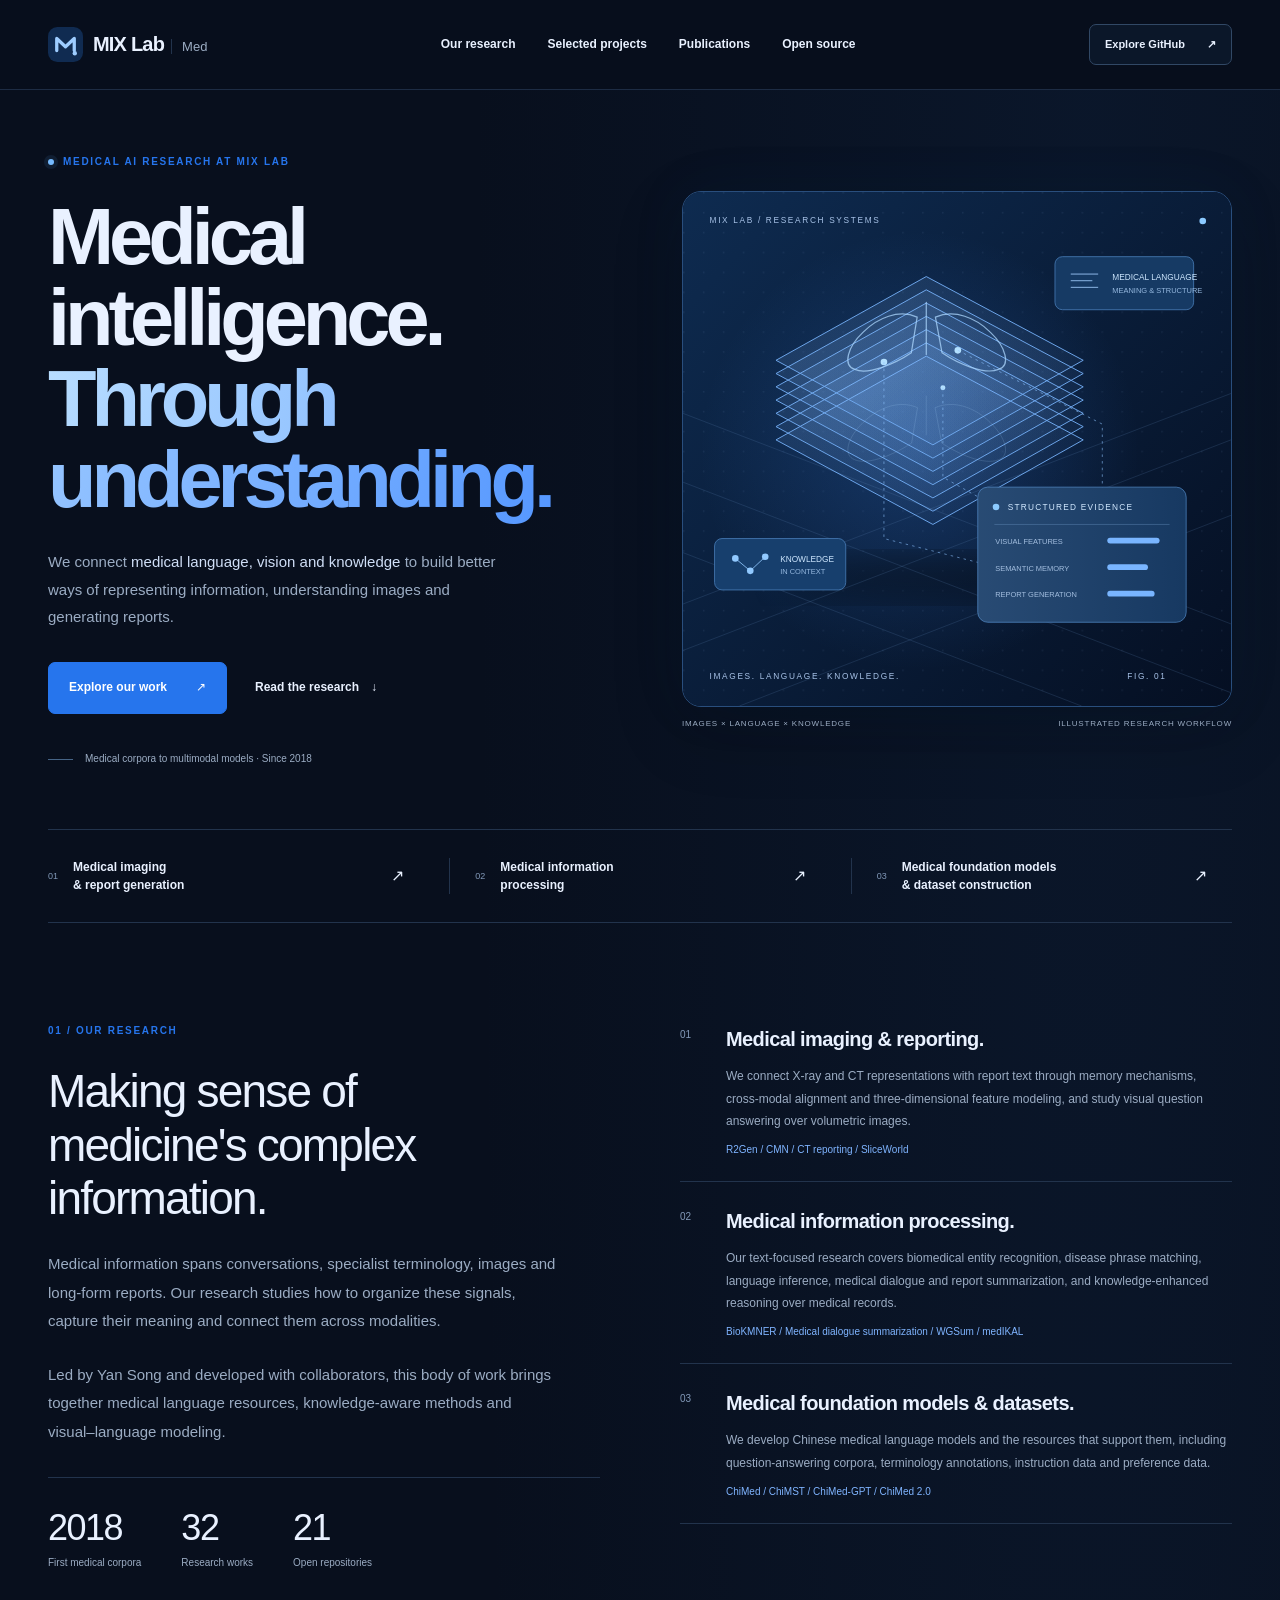
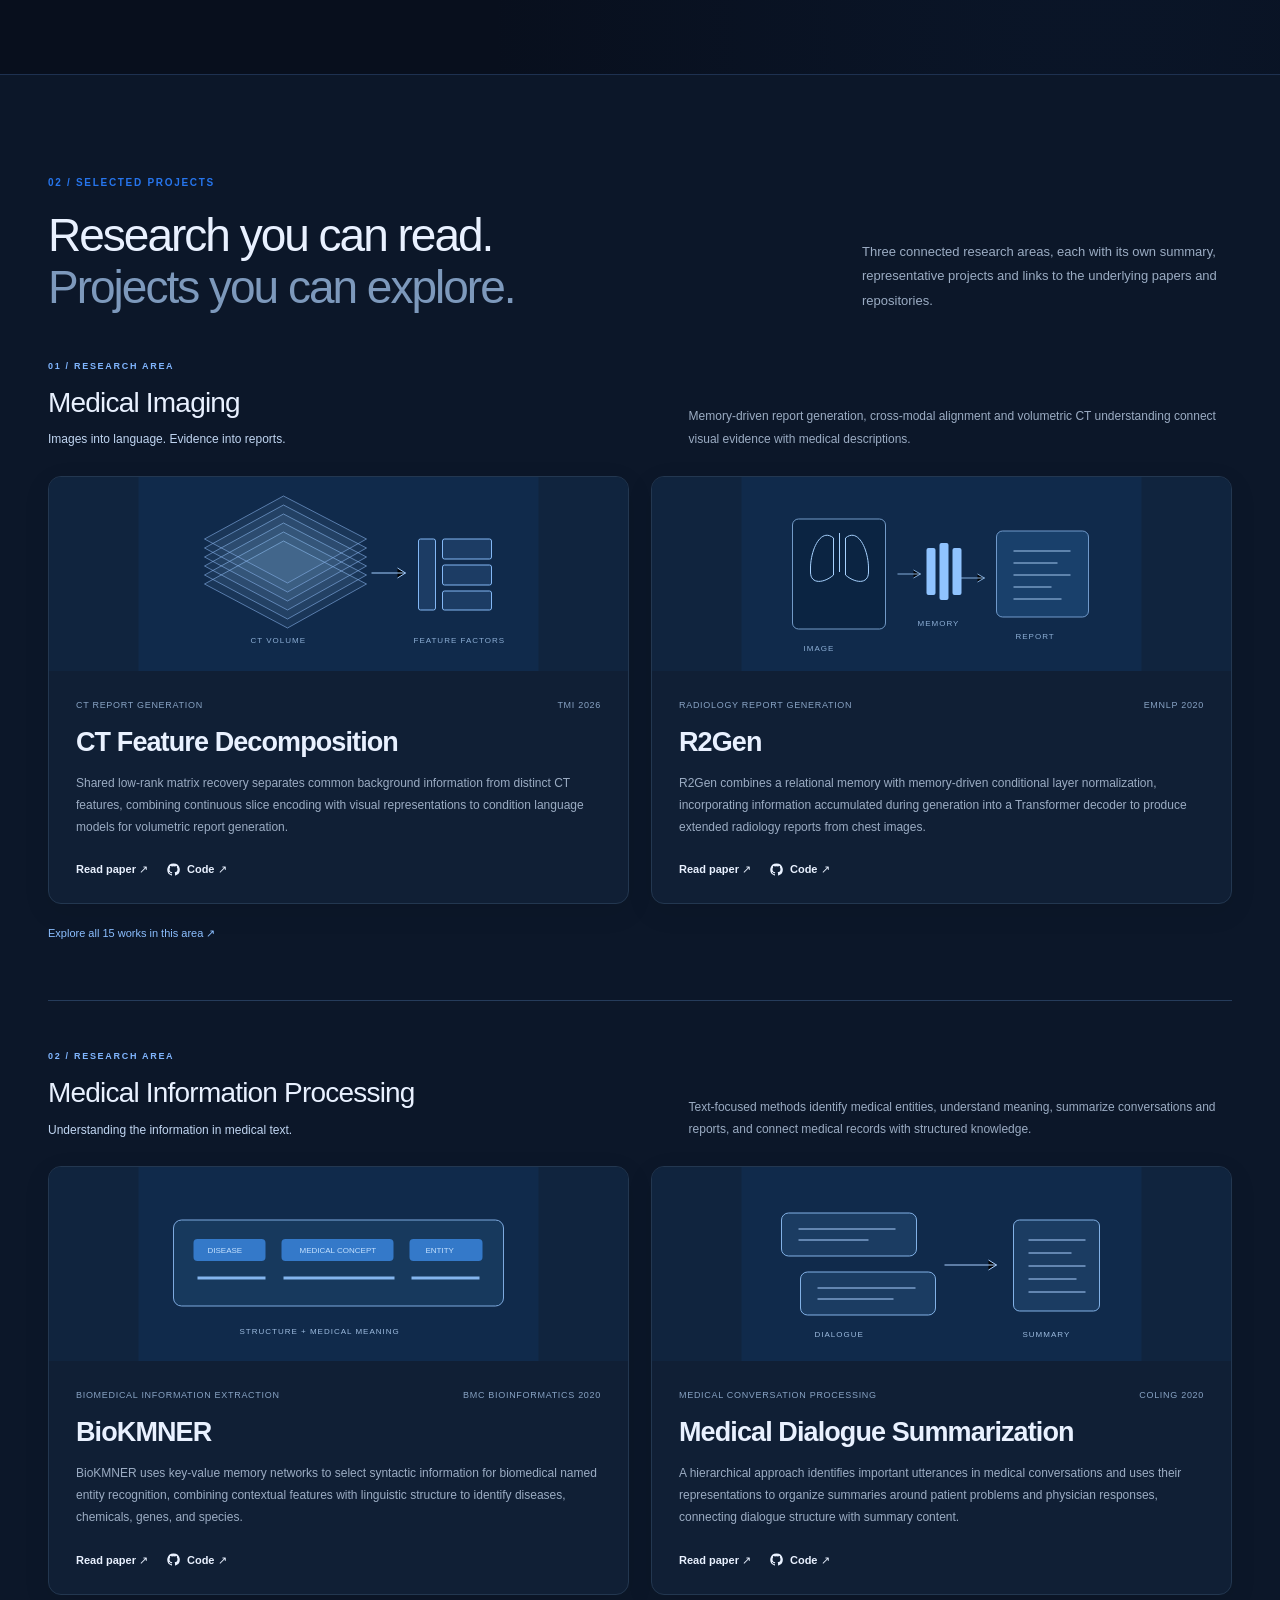
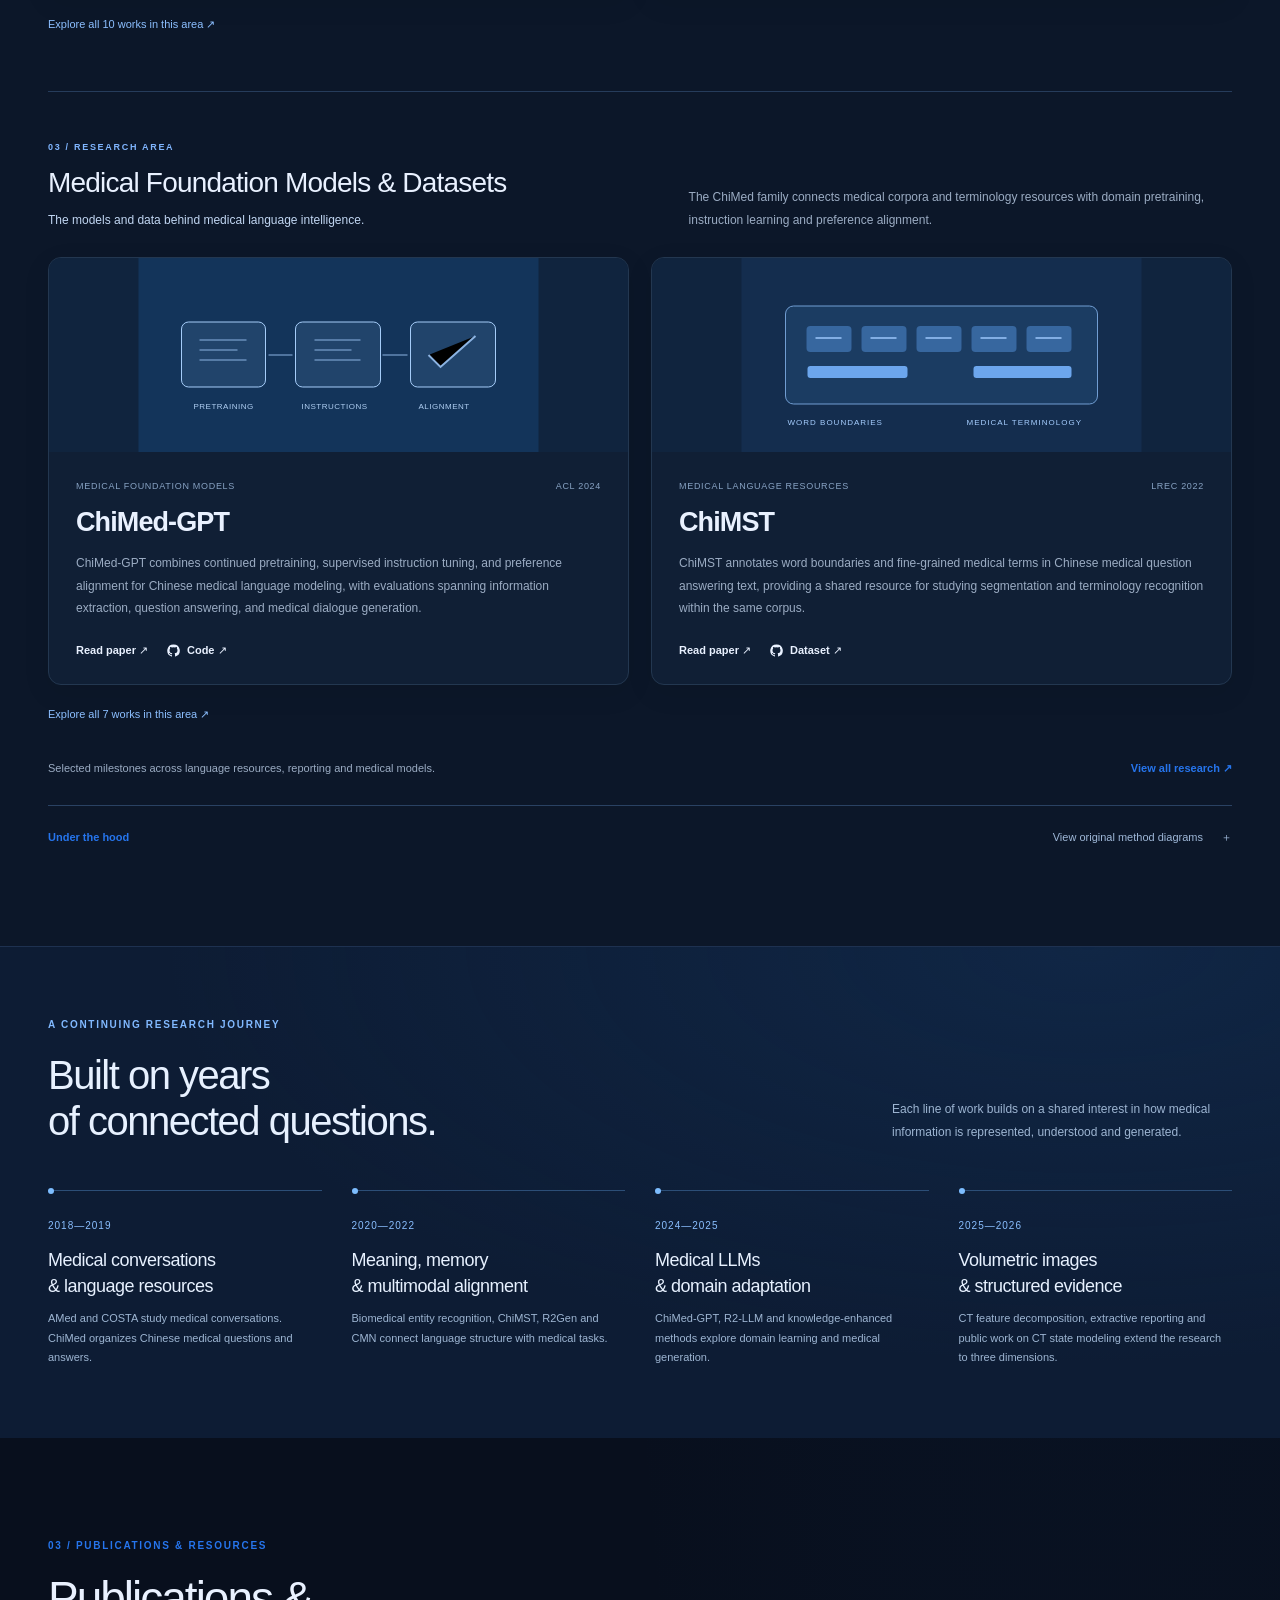
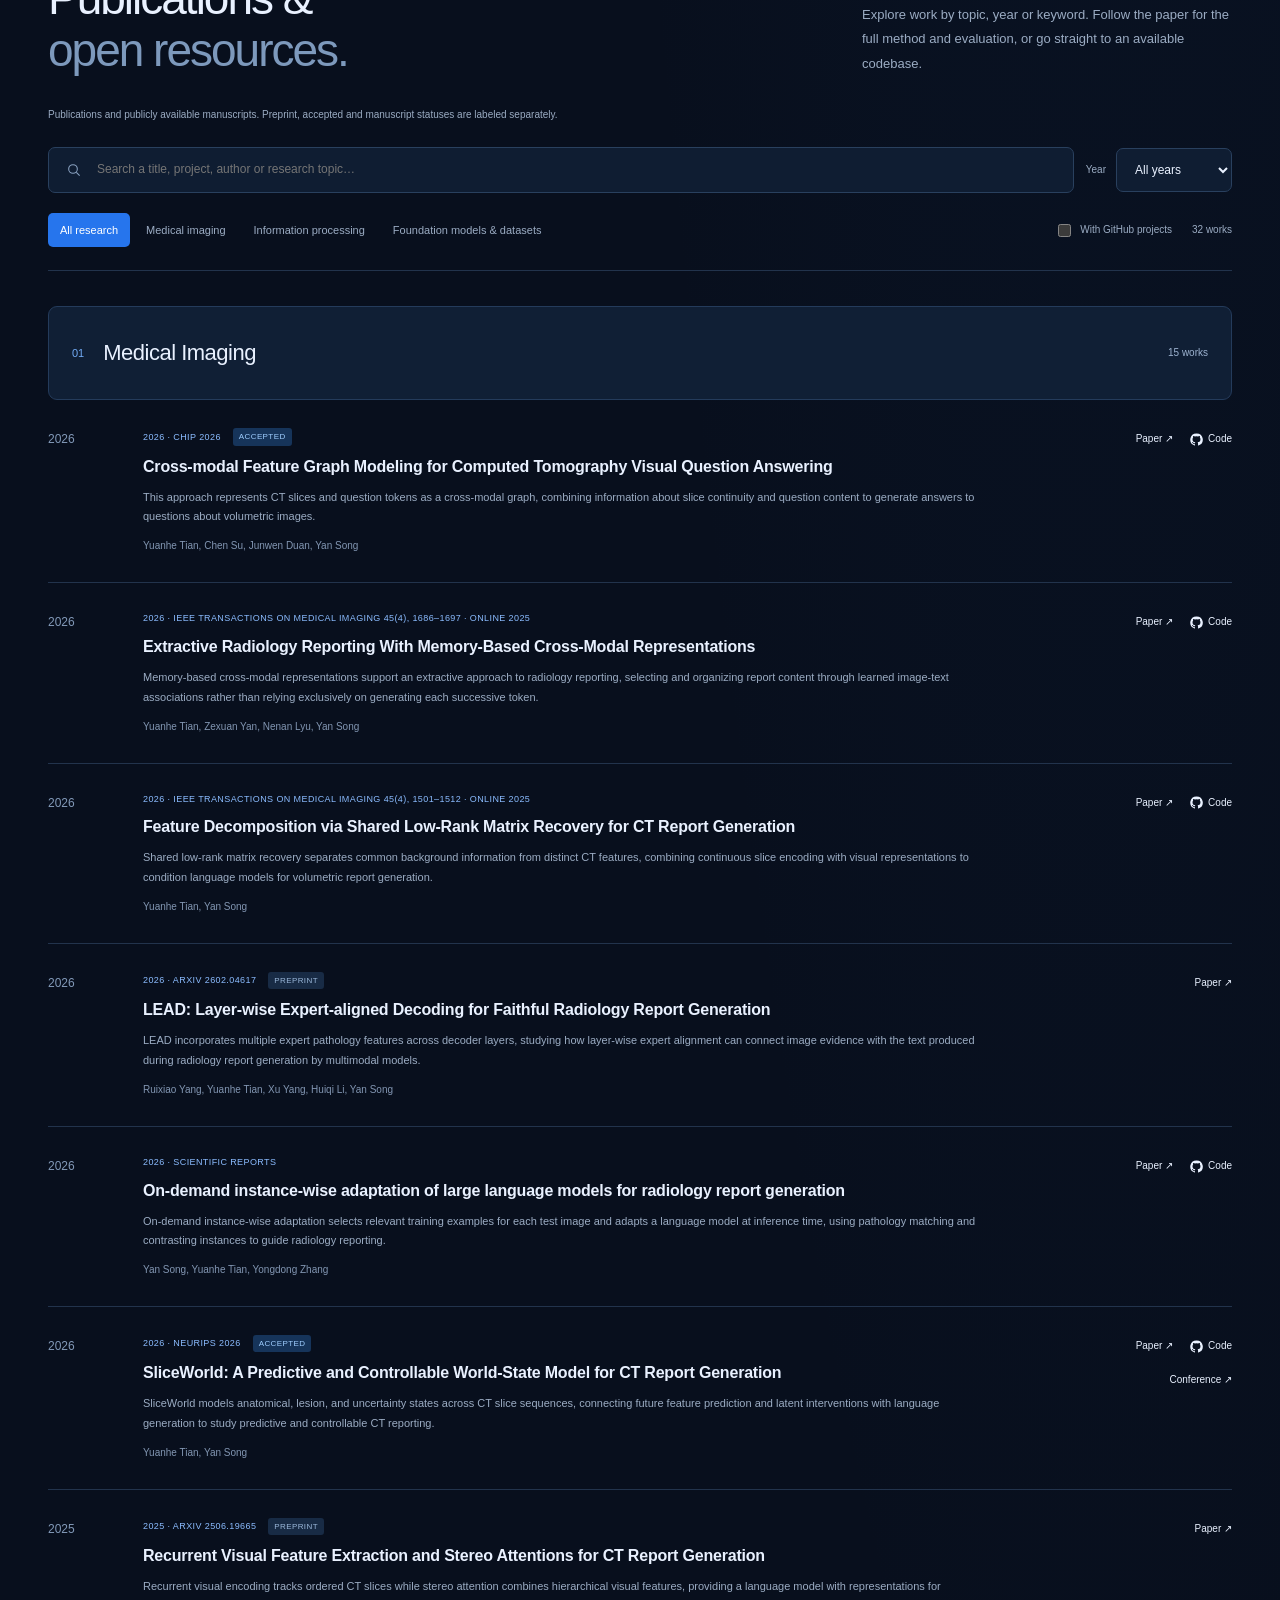
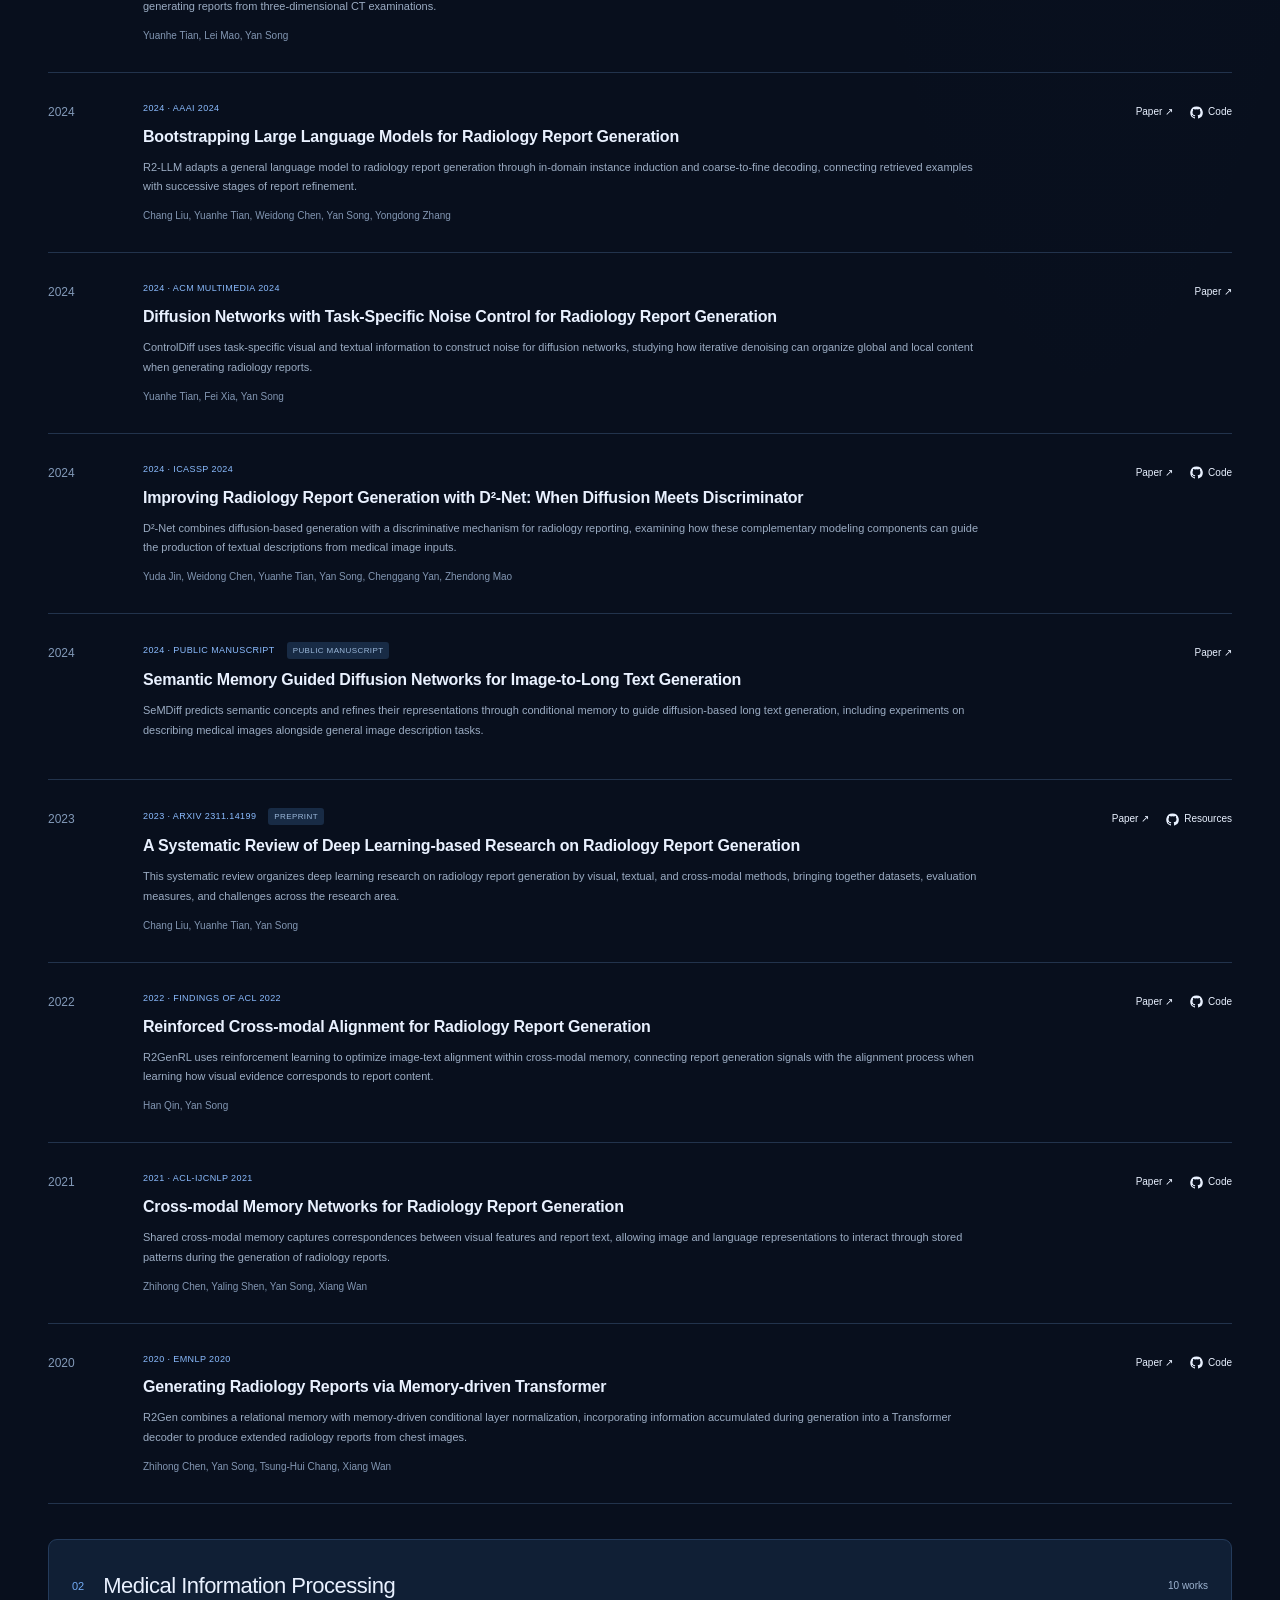
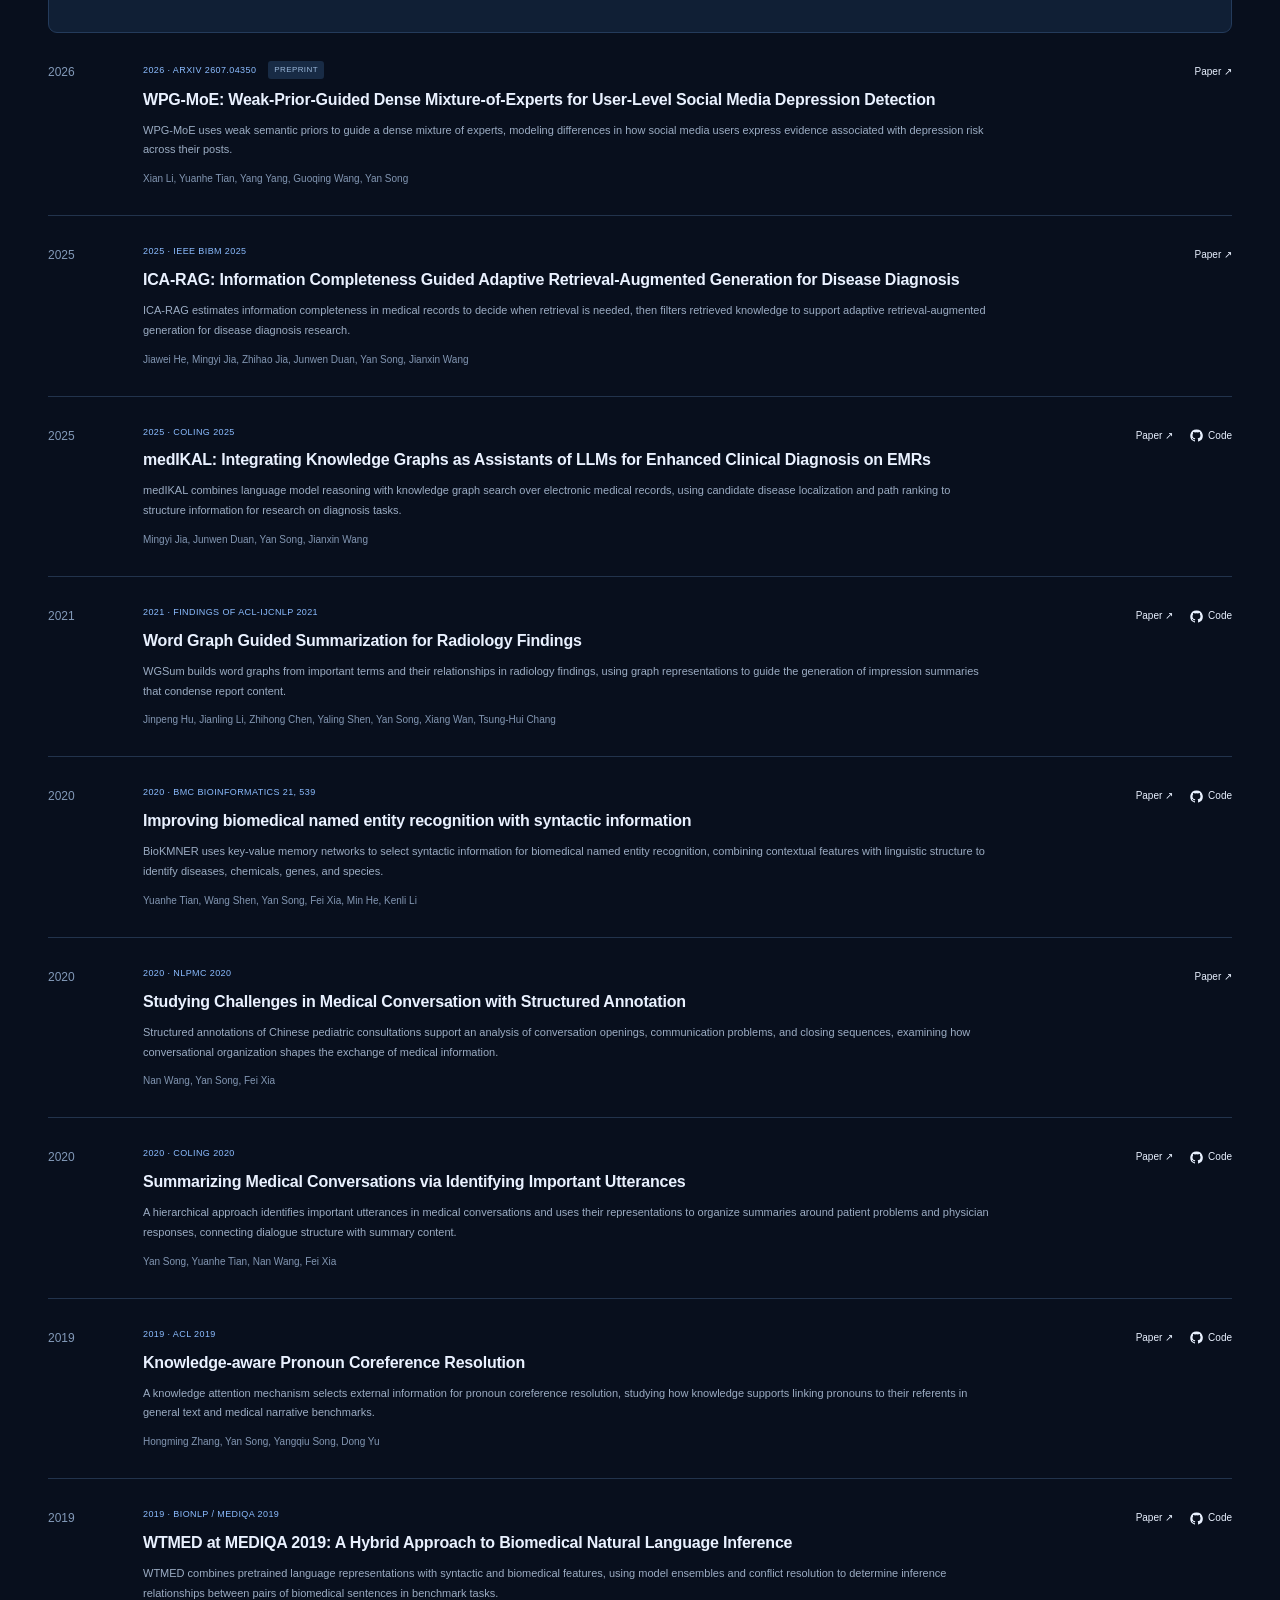
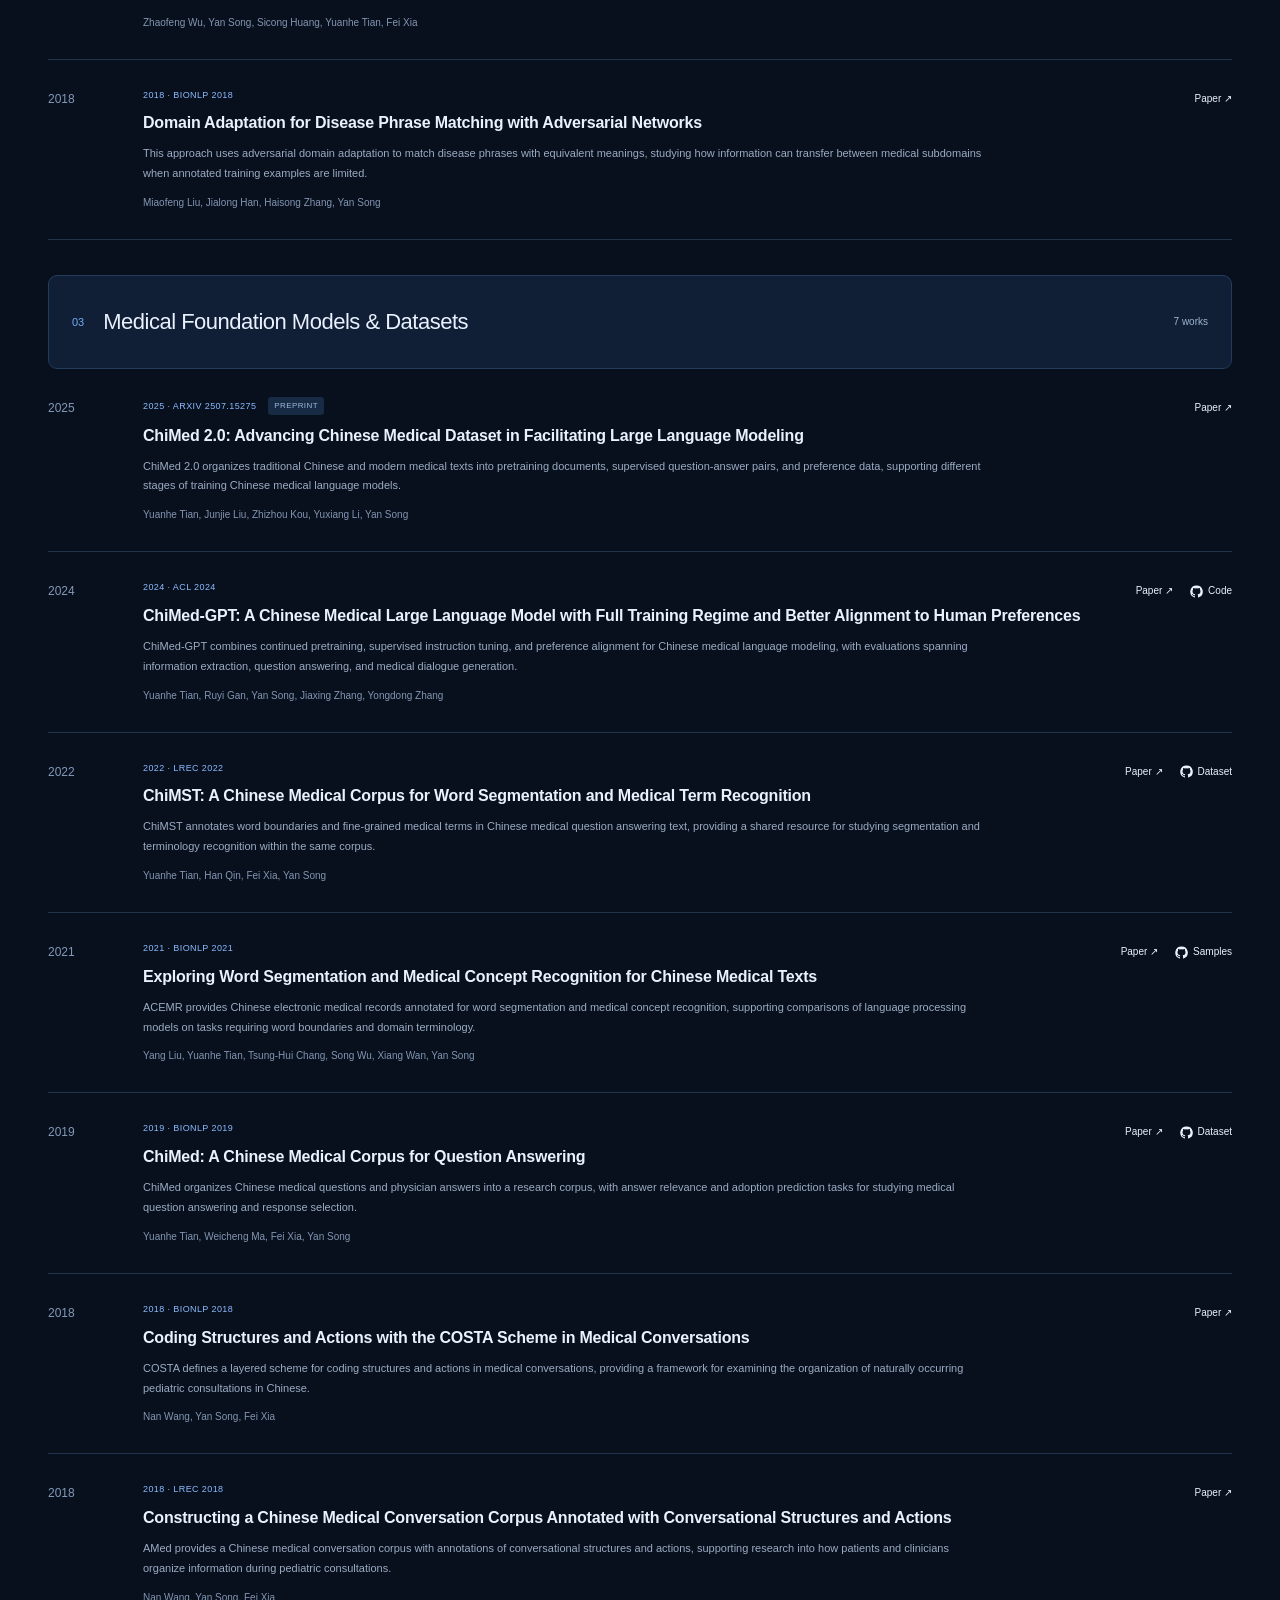
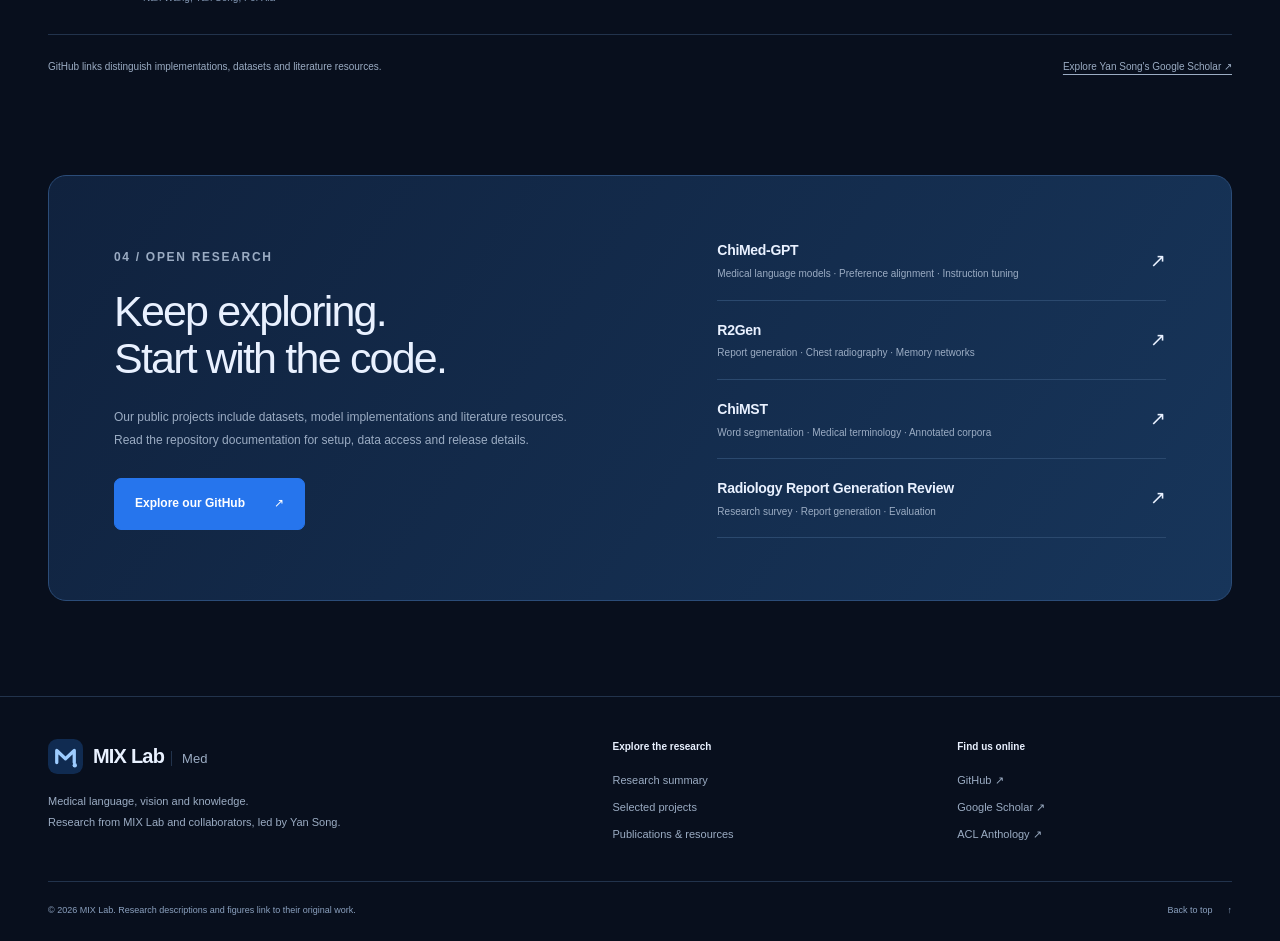
==== commit 17385ff9: "Use a dark blue theme and organize research into three areas" ====
--- a/index.html
+++ b/index.html
@@ -5,7 +5,7 @@
   <meta name="viewport" content="width=device-width,initial-scale=1">
   <title>MIX Lab Med — Medical Language, Vision &amp; Intelligence</title>
   <meta name="description" content="Explore MIX Lab's medical AI research, connecting medical corpora, language understanding, radiology reporting and foundation models. Publications, summaries and open-source code.">
-  <meta name="theme-color" content="#214d3b">
+  <meta name="theme-color" content="#080f1d">
   <link rel="canonical" href="https://synlp.github.io/MixLab-Med/">
   <meta property="og:type" content="website">
   <meta property="og:title" content="MIX Lab Med — Medical intelligence through understanding">
@@ -13,14 +13,14 @@
   <meta property="og:url" content="https://synlp.github.io/MixLab-Med/">
   <meta property="og:image" content="https://synlp.github.io/MixLab-Med/assets/social-preview.png">
   <meta name="twitter:card" content="summary_large_image">
-  <link rel="icon" href="./assets/favicon.svg" type="image/svg+xml">
-  <link rel="stylesheet" href="./assets/styles.css?v=20261109">
-  <script src="./assets/main.js?v=20261109" defer></script>
+  <link rel="icon" href="./assets/favicon.svg?v=blue" type="image/svg+xml">
+  <link rel="stylesheet" href="./assets/styles.css?v=20261109-blue-areas">
+  <script src="./assets/main.js?v=20261109-blue-areas" defer></script>
 </head>
 <body>
   <a class="skip" href="#main">Skip to content</a>
   <header class="nav"><div class="wrap nav-inner">
-    <a class="brand" href="#main" aria-label="MIX Lab Med home"><img class="brand-mark" src="./assets/favicon.svg" width="35" height="35" alt=""><span class="brand-name">MIX Lab<span>Med</span></span></a>
+    <a class="brand" href="#main" aria-label="MIX Lab Med home"><img class="brand-mark" src="./assets/favicon.svg?v=blue" width="35" height="35" alt=""><span class="brand-name">MIX Lab<span>Med</span></span></a>
     <nav class="nav-links" aria-label="Main navigation"><a href="#research">Our research</a><a href="#projects">Selected projects</a><a href="#publications">Publications</a><a href="#open-source">Open source</a></nav>
     <a class="nav-cta" href="https://github.com/synlp" target="_blank" rel="noopener noreferrer">Explore GitHub <span aria-hidden="true">↗</span></a>
     <details class="mobile-menu"><summary>Menu ＋</summary><nav aria-label="Mobile navigation"><a href="#research">Our research</a><a href="#projects">Selected projects</a><a href="#publications">Publications</a><a href="#open-source">Open source</a><a href="https://github.com/synlp" target="_blank" rel="noopener noreferrer">GitHub ↗</a></nav></details>
@@ -32,66 +32,65 @@
       <p class="hero-description">We connect <strong>medical language, vision and knowledge</strong> to build better ways of representing information, understanding images and generating reports.</p>
       <div class="hero-actions"><a class="button" href="#projects">Explore our work <span aria-hidden="true">↗</span></a><a class="text-link" href="#publications">Read the research <span aria-hidden="true">↓</span></a></div>
       <div class="hero-bottom"><span class="mini-rule" aria-hidden="true"></span><span>Medical corpora to multimodal models · Since 2018</span></div></div>
-      <figure class="hero-art"><img src="./assets/hero-system.svg" width="660" height="620" alt="An illustrated research workflow connecting image planes, medical knowledge and structured reporting" fetchpriority="high"><figcaption><span>Images × Language × Knowledge</span><span>Illustrated research workflow</span></figcaption></figure>
-    </div><div class="wrap hero-index"><a href="#data"><small>01</small><span>Medical data<br>&amp; resources</span><b aria-hidden="true">↗</b></a><a href="#language"><small>02</small><span>Medical language<br>understanding</span><b aria-hidden="true">↗</b></a><a href="#vision"><small>03</small><span>Medical vision<br>&amp; reporting</span><b aria-hidden="true">↗</b></a><a href="#models"><small>04</small><span>Medical foundation<br>models</span><b aria-hidden="true">↗</b></a></div></section>
+      <figure class="hero-art"><img src="./assets/hero-system.svg?v=blue" width="660" height="620" alt="An illustrated research workflow connecting image planes, medical knowledge and structured reporting" fetchpriority="high"><figcaption><span>Images × Language × Knowledge</span><span>Illustrated research workflow</span></figcaption></figure>
+    </div><div class="wrap hero-index"><a href="#imaging"><small>01</small><span>Medical imaging<br>&amp; report generation</span><b aria-hidden="true">↗</b></a><a href="#language"><small>02</small><span>Medical information<br>processing</span><b aria-hidden="true">↗</b></a><a href="#foundations"><small>03</small><span>Medical foundation models<br>&amp; dataset construction</span><b aria-hidden="true">↗</b></a></div></section>
 
     <section class="section wrap overview" id="research"><div class="overview-copy"><p class="eyebrow">01 / Our research</p><h2>Making sense of<br>medicine's complex<br>information.</h2><p>Medical information spans conversations, specialist terminology, images and long-form reports. Our research studies how to organize these signals, capture their meaning and connect them across modalities.</p><p>Led by Yan Song and developed with collaborators, this body of work brings together medical language resources, knowledge-aware methods and visual–language modeling.</p><div class="stats"><div class="stat"><strong>2018</strong><span>First medical corpora</span></div><div class="stat"><strong>32</strong><span>Research works</span></div><div class="stat"><strong>21</strong><span>Open repositories</span></div></div></div>
     <div class="programs">
-      <article class="program" id="data"><span class="program-number">01</span><div><h3>The data behind the models.</h3><p>We build medical question-answering corpora, annotated conversations and terminology resources that make domain-specific language tasks concrete and measurable.</p><div class="project-refs"><a href="#paper-chimed">ChiMed</a> / <a href="#paper-chimst">ChiMST</a> / <a href="#paper-acemr">ACEMR</a> / <a href="#paper-chimed2">ChiMed 2.0</a></div></div></article>
-      <article class="program" id="language"><span class="program-number">02</span><div><h3>Language with medical meaning.</h3><p>We study biomedical entity recognition, disease phrase matching, natural language inference and conversation summarization to identify and organize medically relevant information.</p><div class="project-refs"><a href="#paper-biokmner">BioKMNER</a> / <a href="#paper-wtmed">WTMED</a> / <a href="#paper-medical-summarization">Medical conversation summarization</a></div></div></article>
-      <article class="program" id="vision"><span class="program-number">03</span><div><h3>Connecting what models see and say.</h3><p>Our imaging research links X-ray and CT representations with report text through memory mechanisms, cross-modal alignment and three-dimensional feature modeling.</p><div class="project-refs"><a href="#paper-r2gen">R2Gen</a> / <a href="#paper-cmn">CMN</a> / <a href="#paper-ct-decomposition">CT reporting</a> / <a href="#paper-extractive-rrg">Extractive reporting</a></div></div></article>
-      <article class="program" id="models"><span class="program-number">04</span><div><h3>Models grounded in the domain.</h3><p>We investigate medical pretraining, instruction learning, preference alignment and knowledge integration, adapting language and multimodal models to medical research tasks.</p><div class="project-refs"><a href="#paper-chimedgpt">ChiMed-GPT</a> / <a href="#paper-r2llm">R2-LLM</a> / <a href="#paper-medikal">medIKAL</a> / <a href="#paper-odam">ODAM</a></div></div></article>
+      <article class="program" id="imaging"><span class="program-number">01</span><div><h3>Medical imaging &amp; reporting.</h3><p>We connect X-ray and CT representations with report text through memory mechanisms, cross-modal alignment and three-dimensional feature modeling, and study visual question answering over volumetric images.</p><div class="project-refs"><a href="#paper-r2gen">R2Gen</a> / <a href="#paper-cmn">CMN</a> / <a href="#paper-ct-decomposition">CT reporting</a> / <a href="#paper-sliceworld">SliceWorld</a></div></div></article>
+      <article class="program" id="language"><span class="program-number">02</span><div><h3>Medical information processing.</h3><p>Our text-focused research covers biomedical entity recognition, disease phrase matching, language inference, medical dialogue and report summarization, and knowledge-enhanced reasoning over medical records.</p><div class="project-refs"><a href="#paper-biokmner">BioKMNER</a> / <a href="#paper-medical-summarization">Medical dialogue summarization</a> / <a href="#paper-wgsum">WGSum</a> / <a href="#paper-medikal">medIKAL</a></div></div></article>
+      <article class="program" id="foundations"><span class="program-number">03</span><div><h3>Medical foundation models &amp; datasets.</h3><p>We develop Chinese medical language models and the resources that support them, including question-answering corpora, terminology annotations, instruction data and preference data.</p><div class="project-refs"><a href="#paper-chimed">ChiMed</a> / <a href="#paper-chimst">ChiMST</a> / <a href="#paper-chimedgpt">ChiMed-GPT</a> / <a href="#paper-chimed2">ChiMed 2.0</a></div></div></article>
     </div></section>
 
-    <section class="feature-section" id="projects"><div class="wrap section"><div class="section-heading"><div><p class="eyebrow">02 / Selected projects</p><h2>Research you can read.<br><span class="muted">Projects you can explore.</span></h2></div><p>A closer look at the datasets, methods and models behind our work. Each project connects its research question to the paper and its public implementation.</p></div><div class="projects-grid"><article class="project"><div class="project-visual"><svg viewBox="0 0 400 194" xmlns="http://www.w3.org/2000/svg" role="img" aria-labelledby="visual-ct-decomposition"><title id="visual-ct-decomposition">CT Feature Decomposition research illustration</title><rect width="400" height="194" fill="#183d2e"/><g fill="#d2f49b" fill-opacity=".07" stroke="#a5c18d" stroke-opacity=".6"><path d="M66 107l79-43 83 43-79 44z"/><path d="M66 98l79-43 83 43-79 44z"/><path d="M66 89l79-43 83 43-79 44z"/><path d="M66 80l79-43 83 43-79 44z"/><path d="M66 71l79-43 83 43-79 44z"/><path d="M66 62l79-43 83 43-79 44z"/></g><path d="M233 96h34m-8-5 8 5-8 5" stroke="#bad999"/><g stroke="#afc98a" fill="#8ab673" fill-opacity=".15"><rect x="280" y="62" width="17" height="71" rx="2"/><rect x="304" y="62" width="49" height="20" rx="2"/><rect x="304" y="88" width="49" height="20" rx="2"/><rect x="304" y="114" width="49" height="19" rx="2"/></g><g font-family="Arial" font-size="8" letter-spacing="1" fill="#a5bf94"><text x="112" y="166">CT VOLUME</text><text x="275" y="166">FEATURE FACTORS</text></g></svg></div><div class="project-content"><div class="project-meta"><span>CT report generation</span><span>TMI 2026</span></div><h3>CT Feature Decomposition</h3><p class="project-description">Shared low-rank matrix recovery separates common background information from distinct CT features, combining continuous slice encoding with visual representations to condition language models for volumetric report generation.</p><div class="project-links"><a href="https://doi.org/10.1109/TMI.2025.3628159" target="_blank" rel="noopener noreferrer" aria-label="Read the CT Feature Decomposition paper">Read paper ↗</a><a href="https://github.com/synlp/S-LMR-CTRG" target="_blank" rel="noopener noreferrer" aria-label="Explore CT Feature Decomposition on GitHub"><svg class="gh-icon" viewBox="0 0 24 24" aria-hidden="true"><path d="M12 .7a11.5 11.5 0 0 0-3.64 22.4c.57.1.79-.25.79-.56v-2.14c-3.21.7-3.89-1.37-3.89-1.37-.52-1.34-1.28-1.7-1.28-1.7-1.04-.72.08-.7.08-.7 1.16.09 1.77 1.2 1.77 1.2 1.03 1.77 2.7 1.26 3.36.96.1-.75.4-1.26.73-1.55-2.56-.29-5.26-1.28-5.26-5.69 0-1.26.45-2.28 1.18-3.08-.12-.3-.51-1.46.11-3.04 0 0 .97-.31 3.16 1.18a10.97 10.97 0 0 1 5.76 0c2.2-1.49 3.16-1.18 3.16-1.18.63 1.58.23 2.74.12 3.04.74.8 1.18 1.82 1.18 3.08 0 4.42-2.7 5.4-5.28 5.69.42.36.79 1.06.79 2.14v3.2c0 .31.21.67.8.56A11.5 11.5 0 0 0 12 .7Z"/></svg> Code ↗</a></div></div></article>
-<article class="project"><div class="project-visual"><svg viewBox="0 0 400 194" xmlns="http://www.w3.org/2000/svg" role="img" aria-labelledby="visual-chimedgpt"><title id="visual-chimedgpt">ChiMed-GPT research illustration</title><rect width="400" height="194" fill="#31533a"/><g stroke="#c5dea6" fill="#d2f49b" fill-opacity=".1"><rect x="43" y="64" width="84" height="65" rx="7"/><rect x="157" y="64" width="85" height="65" rx="7"/><rect x="272" y="64" width="85" height="65" rx="7"/></g><g stroke="#9cb885"><path d="M130 97h24m90 0h25M61 82h47m-47 10h38m-38 10h47M176 82h46m-46 10h37m-37 10h46"/><path d="m290 97 12 12 35-31" stroke-width="2"/></g><g font-family="Arial" font-size="8" fill="#bbd4a3" letter-spacing=".5"><text x="55" y="151">PRETRAINING</text><text x="163" y="151">INSTRUCTIONS</text><text x="280" y="151">ALIGNMENT</text></g></svg></div><div class="project-content"><div class="project-meta"><span>Medical foundation models</span><span>ACL 2024</span></div><h3>ChiMed-GPT</h3><p class="project-description">ChiMed-GPT combines continued pretraining, supervised instruction tuning, and preference alignment for Chinese medical language modeling, with evaluations spanning information extraction, question answering, and medical dialogue generation.</p><div class="project-links"><a href="https://aclanthology.org/2024.acl-long.386/" target="_blank" rel="noopener noreferrer" aria-label="Read the ChiMed-GPT paper">Read paper ↗</a><a href="https://github.com/synlp/ChiMed-GPT" target="_blank" rel="noopener noreferrer" aria-label="Explore ChiMed-GPT on GitHub"><svg class="gh-icon" viewBox="0 0 24 24" aria-hidden="true"><path d="M12 .7a11.5 11.5 0 0 0-3.64 22.4c.57.1.79-.25.79-.56v-2.14c-3.21.7-3.89-1.37-3.89-1.37-.52-1.34-1.28-1.7-1.28-1.7-1.04-.72.08-.7.08-.7 1.16.09 1.77 1.2 1.77 1.2 1.03 1.77 2.7 1.26 3.36.96.1-.75.4-1.26.73-1.55-2.56-.29-5.26-1.28-5.26-5.69 0-1.26.45-2.28 1.18-3.08-.12-.3-.51-1.46.11-3.04 0 0 .97-.31 3.16 1.18a10.97 10.97 0 0 1 5.76 0c2.2-1.49 3.16-1.18 3.16-1.18.63 1.58.23 2.74.12 3.04.74.8 1.18 1.82 1.18 3.08 0 4.42-2.7 5.4-5.28 5.69.42.36.79 1.06.79 2.14v3.2c0 .31.21.67.8.56A11.5 11.5 0 0 0 12 .7Z"/></svg> Code ↗</a></div></div></article>
-<article class="project"><div class="project-visual"><svg viewBox="0 0 400 194" xmlns="http://www.w3.org/2000/svg" role="img" aria-labelledby="visual-chimst"><title id="visual-chimst">ChiMST research illustration</title><rect width="400" height="194" fill="#dce7cc"/><g fill="#eff5e4" stroke="#b1c49a"><rect x="44" y="48" width="312" height="98" rx="8"/></g><g fill="#b7ce95" fill-opacity=".7"><rect x="65" y="68" width="45" height="26" rx="4"/><rect x="120" y="68" width="45" height="26" rx="4"/><rect x="175" y="68" width="45" height="26" rx="4"/><rect x="230" y="68" width="45" height="26" rx="4"/><rect x="285" y="68" width="45" height="26" rx="4"/></g><g stroke="#859d6c" stroke-width="1.5"><path d="M74 80h26m29 0h26m29 0h26m29 0h26m29 0h26"/></g><g fill="#76945a"><rect x="66" y="108" width="100" height="12" rx="3"/><rect x="232" y="108" width="98" height="12" rx="3"/></g><g font-family="Arial" font-size="8" fill="#526d43" letter-spacing="1"><text x="46" y="167">WORD BOUNDARIES</text><text x="225" y="167">MEDICAL TERMINOLOGY</text></g></svg></div><div class="project-content"><div class="project-meta"><span>Medical language resources</span><span>LREC 2022</span></div><h3>ChiMST</h3><p class="project-description">ChiMST annotates word boundaries and fine-grained medical terms in Chinese medical question answering text, providing a shared resource for studying segmentation and terminology recognition within the same corpus.</p><div class="project-links"><a href="https://aclanthology.org/2022.lrec-1.607/" target="_blank" rel="noopener noreferrer" aria-label="Read the ChiMST paper">Read paper ↗</a><a href="https://github.com/synlp/ChiMST" target="_blank" rel="noopener noreferrer" aria-label="Explore ChiMST on GitHub"><svg class="gh-icon" viewBox="0 0 24 24" aria-hidden="true"><path d="M12 .7a11.5 11.5 0 0 0-3.64 22.4c.57.1.79-.25.79-.56v-2.14c-3.21.7-3.89-1.37-3.89-1.37-.52-1.34-1.28-1.7-1.28-1.7-1.04-.72.08-.7.08-.7 1.16.09 1.77 1.2 1.77 1.2 1.03 1.77 2.7 1.26 3.36.96.1-.75.4-1.26.73-1.55-2.56-.29-5.26-1.28-5.26-5.69 0-1.26.45-2.28 1.18-3.08-.12-.3-.51-1.46.11-3.04 0 0 .97-.31 3.16 1.18a10.97 10.97 0 0 1 5.76 0c2.2-1.49 3.16-1.18 3.16-1.18.63 1.58.23 2.74.12 3.04.74.8 1.18 1.82 1.18 3.08 0 4.42-2.7 5.4-5.28 5.69.42.36.79 1.06.79 2.14v3.2c0 .31.21.67.8.56A11.5 11.5 0 0 0 12 .7Z"/></svg> Dataset ↗</a></div></div></article>
-<article class="project"><div class="project-visual"><svg viewBox="0 0 400 194" xmlns="http://www.w3.org/2000/svg" role="img" aria-labelledby="visual-r2gen"><title id="visual-r2gen">R2Gen research illustration</title><rect width="400" height="194" fill="#183d2e"/><rect x="51" y="42" width="93" height="110" rx="6" fill="#173e33" stroke="#87a790"/><g stroke="#b4d5b3" fill="none"><path d="M98 56v39m-6-34c-13-11-24 13-23 34 0 13 14 11 23 3zm12 0c13-11 24 13 23 34 0 13-14 11-23 3z"/></g><g stroke="#9ebc98"><path d="M156 97h23m-7-4 7 4-7 4m47 0h24m-7-4 7 4-7 4"/></g><g fill="#bddd9e"><rect x="185" y="71" width="9" height="47" rx="2"/><rect x="198" y="66" width="9" height="57" rx="2"/><rect x="211" y="71" width="9" height="47" rx="2"/></g><rect x="255" y="54" width="92" height="86" rx="6" fill="#315741" stroke="#8ca886"/><g stroke="#b8cea9"><path d="M272 74h57m-57 12h44m-44 12h57m-57 12h38m-38 12h48"/></g><g font-family="Arial" font-size="8" fill="#a5bf94" letter-spacing="1"><text x="62" y="174">IMAGE</text><text x="176" y="149">MEMORY</text><text x="274" y="162">REPORT</text></g></svg></div><div class="project-content"><div class="project-meta"><span>Radiology report generation</span><span>EMNLP 2020</span></div><h3>R2Gen</h3><p class="project-description">R2Gen combines a relational memory with memory-driven conditional layer normalization, incorporating information accumulated during generation into a Transformer decoder to produce extended radiology reports from chest images.</p><div class="project-links"><a href="https://aclanthology.org/2020.emnlp-main.112/" target="_blank" rel="noopener noreferrer" aria-label="Read the R2Gen paper">Read paper ↗</a><a href="https://github.com/cuhksz-nlp/R2Gen" target="_blank" rel="noopener noreferrer" aria-label="Explore R2Gen on GitHub"><svg class="gh-icon" viewBox="0 0 24 24" aria-hidden="true"><path d="M12 .7a11.5 11.5 0 0 0-3.64 22.4c.57.1.79-.25.79-.56v-2.14c-3.21.7-3.89-1.37-3.89-1.37-.52-1.34-1.28-1.7-1.28-1.7-1.04-.72.08-.7.08-.7 1.16.09 1.77 1.2 1.77 1.2 1.03 1.77 2.7 1.26 3.36.96.1-.75.4-1.26.73-1.55-2.56-.29-5.26-1.28-5.26-5.69 0-1.26.45-2.28 1.18-3.08-.12-.3-.51-1.46.11-3.04 0 0 .97-.31 3.16 1.18a10.97 10.97 0 0 1 5.76 0c2.2-1.49 3.16-1.18 3.16-1.18.63 1.58.23 2.74.12 3.04.74.8 1.18 1.82 1.18 3.08 0 4.42-2.7 5.4-5.28 5.69.42.36.79 1.06.79 2.14v3.2c0 .31.21.67.8.56A11.5 11.5 0 0 0 12 .7Z"/></svg> Code ↗</a></div></div></article>
-<article class="project"><div class="project-visual"><svg viewBox="0 0 400 194" xmlns="http://www.w3.org/2000/svg" role="img" aria-labelledby="visual-r2genrl"><title id="visual-r2genrl">R2GenRL research illustration</title><rect width="400" height="194" fill="#dce7cc"/><g stroke="#557e55" fill="#f0f6e7"><rect x="50" y="58" width="93" height="75" rx="7"/><rect x="259" y="58" width="93" height="75" rx="7"/></g><g fill="#7d9f58"><circle cx="74" cy="96" r="5"/><rect x="276" y="77" width="59" height="4" rx="2"/><circle cx="96" cy="96" r="5"/><rect x="276" y="95" width="59" height="4" rx="2"/><circle cx="118" cy="96" r="5"/><rect x="276" y="113" width="59" height="4" rx="2"/></g><path d="M153 85h95m-9-6 9 6-9 6m9 23h-95m9-6-9 6 9 6" stroke="#75945c"/><circle cx="200" cy="52" r="17" fill="#7c9d58"/><path d="m192 52 6 6 10-13" stroke="#edf4e7" stroke-width="2"/><g font-family="Arial" font-size="8" fill="#526d43" letter-spacing="1"><text x="53" y="157">VISUAL FEATURES</text><text x="263" y="157">REPORT SIGNAL</text></g></svg></div><div class="project-content"><div class="project-meta"><span>Cross-modal alignment</span><span>ACL Findings 2022</span></div><h3>R2GenRL</h3><p class="project-description">R2GenRL uses reinforcement learning to optimize image-text alignment within cross-modal memory, connecting report generation signals with the alignment process when learning how visual evidence corresponds to report content.</p><div class="project-links"><a href="https://aclanthology.org/2022.findings-acl.38/" target="_blank" rel="noopener noreferrer" aria-label="Read the R2GenRL paper">Read paper ↗</a><a href="https://github.com/synlp/R2GenRL" target="_blank" rel="noopener noreferrer" aria-label="Explore R2GenRL on GitHub"><svg class="gh-icon" viewBox="0 0 24 24" aria-hidden="true"><path d="M12 .7a11.5 11.5 0 0 0-3.64 22.4c.57.1.79-.25.79-.56v-2.14c-3.21.7-3.89-1.37-3.89-1.37-.52-1.34-1.28-1.7-1.28-1.7-1.04-.72.08-.7.08-.7 1.16.09 1.77 1.2 1.77 1.2 1.03 1.77 2.7 1.26 3.36.96.1-.75.4-1.26.73-1.55-2.56-.29-5.26-1.28-5.26-5.69 0-1.26.45-2.28 1.18-3.08-.12-.3-.51-1.46.11-3.04 0 0 .97-.31 3.16 1.18a10.97 10.97 0 0 1 5.76 0c2.2-1.49 3.16-1.18 3.16-1.18.63 1.58.23 2.74.12 3.04.74.8 1.18 1.82 1.18 3.08 0 4.42-2.7 5.4-5.28 5.69.42.36.79 1.06.79 2.14v3.2c0 .31.21.67.8.56A11.5 11.5 0 0 0 12 .7Z"/></svg> Code ↗</a></div></div></article>
-<article class="project"><div class="project-visual"><svg viewBox="0 0 400 194" xmlns="http://www.w3.org/2000/svg" role="img" aria-labelledby="visual-r2llm"><title id="visual-r2llm">R2-LLM research illustration</title><rect width="400" height="194" fill="#31533a"/><g fill="#d2f49b" fill-opacity=".1" stroke="#adc497"><rect x="44" y="49" width="69" height="95" rx="5"/><rect x="139" y="64" width="110" height="64" rx="7"/><rect x="277" y="49" width="78" height="95" rx="5"/></g><g stroke="#bcd3a7"><path d="M56 67h44m-44 11h37m-37 11h44m-44 11h28m-28 11h44m-44 11h33M291 67h49m-49 11h42m-42 11h49m-49 11h33m-33 11h49m-49 11h39M117 96h18m118 0h20"/></g><text x="166" y="104" font-family="Arial" font-size="18" fill="#d8edb6" letter-spacing="1">LLM</text><g font-family="Arial" font-size="8" fill="#a5bf94" letter-spacing=".5"><text x="45" y="166">DOMAIN EXAMPLES</text><text x="277" y="166">REPORT DRAFT</text></g></svg></div><div class="project-content"><div class="project-meta"><span>LLMs for medical reporting</span><span>AAAI 2024</span></div><h3>R2-LLM</h3><p class="project-description">R2-LLM adapts a general language model to radiology report generation through in-domain instance induction and coarse-to-fine decoding, connecting retrieved examples with successive stages of report refinement.</p><div class="project-links"><a href="https://ojs.aaai.org/index.php/AAAI/article/view/29826" target="_blank" rel="noopener noreferrer" aria-label="Read the R2-LLM paper">Read paper ↗</a><a href="https://github.com/synlp/R2-LLM" target="_blank" rel="noopener noreferrer" aria-label="Explore R2-LLM on GitHub"><svg class="gh-icon" viewBox="0 0 24 24" aria-hidden="true"><path d="M12 .7a11.5 11.5 0 0 0-3.64 22.4c.57.1.79-.25.79-.56v-2.14c-3.21.7-3.89-1.37-3.89-1.37-.52-1.34-1.28-1.7-1.28-1.7-1.04-.72.08-.7.08-.7 1.16.09 1.77 1.2 1.77 1.2 1.03 1.77 2.7 1.26 3.36.96.1-.75.4-1.26.73-1.55-2.56-.29-5.26-1.28-5.26-5.69 0-1.26.45-2.28 1.18-3.08-.12-.3-.51-1.46.11-3.04 0 0 .97-.31 3.16 1.18a10.97 10.97 0 0 1 5.76 0c2.2-1.49 3.16-1.18 3.16-1.18.63 1.58.23 2.74.12 3.04.74.8 1.18 1.82 1.18 3.08 0 4.42-2.7 5.4-5.28 5.69.42.36.79 1.06.79 2.14v3.2c0 .31.21.67.8.56A11.5 11.5 0 0 0 12 .7Z"/></svg> Code ↗</a></div></div></article></div><div class="feature-footer"><span>Selected milestones across language resources, reporting and medical models.</span><a href="#publications">View all research <span aria-hidden="true">↗</span></a></div><details class="method-gallery"><summary><span>Under the hood</span><span>View original method diagrams <b aria-hidden="true">＋</b></span></summary><div class="method-images"><figure><a href="./assets/ct-decomposition.png" target="_blank" rel="noopener"><img src="./assets/ct-decomposition.png" width="1308" height="928" alt="Shared low-rank matrix recovery for decomposing CT features, original paper architecture" loading="lazy"></a><figcaption>CT feature decomposition · <a href="https://doi.org/10.1109/TMI.2025.3628159" target="_blank" rel="noopener noreferrer">Original paper ↗</a></figcaption></figure><figure><a href="./assets/chimed-gpt-training.png" target="_blank" rel="noopener"><img src="./assets/chimed-gpt-training.png" width="3107" height="1475" alt="ChiMed-GPT pretraining, supervised fine-tuning and preference alignment workflow" loading="lazy"></a><figcaption>ChiMed-GPT training · <a href="https://aclanthology.org/2024.acl-long.386/" target="_blank" rel="noopener noreferrer">Original paper ↗</a></figcaption></figure><figure><a href="./assets/r2gen-architecture.png" target="_blank" rel="noopener"><img src="./assets/r2gen-architecture.png" width="1770" height="1396" alt="R2Gen memory-driven Transformer architecture, original paper figure" loading="lazy"></a><figcaption>R2Gen architecture · <a href="https://aclanthology.org/2020.emnlp-main.112/" target="_blank" rel="noopener noreferrer">Original paper ↗</a></figcaption></figure></div></details></div></section>
+    <section class="feature-section" id="projects"><div class="wrap section"><div class="section-heading"><div><p class="eyebrow">02 / Selected projects</p><h2>Research you can read.<br><span class="muted">Projects you can explore.</span></h2></div><p>Three connected research areas, each with its own summary, representative projects and links to the underlying papers and repositories.</p></div><div class="research-blocks"><section class="research-block" id="projects-imaging" aria-labelledby="projects-imaging-title"><div class="research-block-heading"><div><p class="eyebrow">01 / RESEARCH AREA</p><h3 id="projects-imaging-title">Medical Imaging</h3><p class="area-subtitle">Images into language. Evidence into reports.</p></div><p>Memory-driven report generation, cross-modal alignment and volumetric CT understanding connect visual evidence with medical descriptions.</p></div><div class="projects-grid"><article class="project"><div class="project-visual"><svg viewBox="0 0 400 194" xmlns="http://www.w3.org/2000/svg" role="img" aria-labelledby="visual-ct-decomposition"><title id="visual-ct-decomposition">CT Feature Decomposition research illustration</title><rect width="400" height="194" fill="#102a4b"/><g fill="#9dcdff" fill-opacity=".07" stroke="#86b0e8" stroke-opacity=".6"><path d="M66 107l79-43 83 43-79 44z"/><path d="M66 98l79-43 83 43-79 44z"/><path d="M66 89l79-43 83 43-79 44z"/><path d="M66 80l79-43 83 43-79 44z"/><path d="M66 71l79-43 83 43-79 44z"/><path d="M66 62l79-43 83 43-79 44z"/></g><path d="M233 96h34m-8-5 8 5-8 5" stroke="#a3ceff"/><g stroke="#83b7f4" fill="#62a0ed" fill-opacity=".15"><rect x="280" y="62" width="17" height="71" rx="2"/><rect x="304" y="62" width="49" height="20" rx="2"/><rect x="304" y="88" width="49" height="20" rx="2"/><rect x="304" y="114" width="49" height="19" rx="2"/></g><g font-family="Arial" font-size="8" letter-spacing="1" fill="#8caed5"><text x="112" y="166">CT VOLUME</text><text x="275" y="166">FEATURE FACTORS</text></g></svg></div><div class="project-content"><div class="project-meta"><span>CT report generation</span><span>TMI 2026</span></div><h4>CT Feature Decomposition</h4><p class="project-description">Shared low-rank matrix recovery separates common background information from distinct CT features, combining continuous slice encoding with visual representations to condition language models for volumetric report generation.</p><div class="project-links"><a href="https://doi.org/10.1109/TMI.2025.3628159" target="_blank" rel="noopener noreferrer" aria-label="Read the CT Feature Decomposition paper">Read paper ↗</a><a href="https://github.com/synlp/S-LMR-CTRG" target="_blank" rel="noopener noreferrer" aria-label="Explore CT Feature Decomposition on GitHub"><svg class="gh-icon" viewBox="0 0 24 24" aria-hidden="true"><path d="M12 .7a11.5 11.5 0 0 0-3.64 22.4c.57.1.79-.25.79-.56v-2.14c-3.21.7-3.89-1.37-3.89-1.37-.52-1.34-1.28-1.7-1.28-1.7-1.04-.72.08-.7.08-.7 1.16.09 1.77 1.2 1.77 1.2 1.03 1.77 2.7 1.26 3.36.96.1-.75.4-1.26.73-1.55-2.56-.29-5.26-1.28-5.26-5.69 0-1.26.45-2.28 1.18-3.08-.12-.3-.51-1.46.11-3.04 0 0 .97-.31 3.16 1.18a10.97 10.97 0 0 1 5.76 0c2.2-1.49 3.16-1.18 3.16-1.18.63 1.58.23 2.74.12 3.04.74.8 1.18 1.82 1.18 3.08 0 4.42-2.7 5.4-5.28 5.69.42.36.79 1.06.79 2.14v3.2c0 .31.21.67.8.56A11.5 11.5 0 0 0 12 .7Z"/></svg> Code ↗</a></div></div></article>
+<article class="project"><div class="project-visual"><svg viewBox="0 0 400 194" xmlns="http://www.w3.org/2000/svg" role="img" aria-labelledby="visual-r2gen"><title id="visual-r2gen">R2Gen research illustration</title><rect width="400" height="194" fill="#102a4b"/><rect x="51" y="42" width="93" height="110" rx="6" fill="#0b2442" stroke="#729ac7"/><g stroke="#a7d2ff" fill="none"><path d="M98 56v39m-6-34c-13-11-24 13-23 34 0 13 14 11 23 3zm12 0c13-11 24 13 23 34 0 13-14 11-23 3z"/></g><g stroke="#84addb"><path d="M156 97h23m-7-4 7 4-7 4m47 0h24m-7-4 7 4-7 4"/></g><g fill="#8fc3ff"><rect x="185" y="71" width="9" height="47" rx="2"/><rect x="198" y="66" width="9" height="57" rx="2"/><rect x="211" y="71" width="9" height="47" rx="2"/></g><rect x="255" y="54" width="92" height="86" rx="6" fill="#19406b" stroke="#7099ca"/><g stroke="#a3c7ee"><path d="M272 74h57m-57 12h44m-44 12h57m-57 12h38m-38 12h48"/></g><g font-family="Arial" font-size="8" fill="#8caed5" letter-spacing="1"><text x="62" y="174">IMAGE</text><text x="176" y="149">MEMORY</text><text x="274" y="162">REPORT</text></g></svg></div><div class="project-content"><div class="project-meta"><span>Radiology report generation</span><span>EMNLP 2020</span></div><h4>R2Gen</h4><p class="project-description">R2Gen combines a relational memory with memory-driven conditional layer normalization, incorporating information accumulated during generation into a Transformer decoder to produce extended radiology reports from chest images.</p><div class="project-links"><a href="https://aclanthology.org/2020.emnlp-main.112/" target="_blank" rel="noopener noreferrer" aria-label="Read the R2Gen paper">Read paper ↗</a><a href="https://github.com/cuhksz-nlp/R2Gen" target="_blank" rel="noopener noreferrer" aria-label="Explore R2Gen on GitHub"><svg class="gh-icon" viewBox="0 0 24 24" aria-hidden="true"><path d="M12 .7a11.5 11.5 0 0 0-3.64 22.4c.57.1.79-.25.79-.56v-2.14c-3.21.7-3.89-1.37-3.89-1.37-.52-1.34-1.28-1.7-1.28-1.7-1.04-.72.08-.7.08-.7 1.16.09 1.77 1.2 1.77 1.2 1.03 1.77 2.7 1.26 3.36.96.1-.75.4-1.26.73-1.55-2.56-.29-5.26-1.28-5.26-5.69 0-1.26.45-2.28 1.18-3.08-.12-.3-.51-1.46.11-3.04 0 0 .97-.31 3.16 1.18a10.97 10.97 0 0 1 5.76 0c2.2-1.49 3.16-1.18 3.16-1.18.63 1.58.23 2.74.12 3.04.74.8 1.18 1.82 1.18 3.08 0 4.42-2.7 5.4-5.28 5.69.42.36.79 1.06.79 2.14v3.2c0 .31.21.67.8.56A11.5 11.5 0 0 0 12 .7Z"/></svg> Code ↗</a></div></div></article></div><a class="area-catalog-link" href="#catalog-imaging">Explore all 15 works in this area ↗</a></section>
+<section class="research-block" id="projects-language" aria-labelledby="projects-language-title"><div class="research-block-heading"><div><p class="eyebrow">02 / RESEARCH AREA</p><h3 id="projects-language-title">Medical Information Processing</h3><p class="area-subtitle">Understanding the information in medical text.</p></div><p>Text-focused methods identify medical entities, understand meaning, summarize conversations and reports, and connect medical records with structured knowledge.</p></div><div class="projects-grid"><article class="project"><div class="project-visual"><svg viewBox="0 0 400 194" xmlns="http://www.w3.org/2000/svg" role="img" aria-labelledby="visual-biokmner"><title id="visual-biokmner">BioKMNER research illustration</title><rect width="400" height="194" fill="#102a4b"/><g fill="#17395d" stroke="#7da9de"><rect x="35" y="53" width="330" height="86" rx="8"/></g><g fill="#3479c9"><rect x="55" y="72" width="72" height="22" rx="4"/><rect x="143" y="72" width="112" height="22" rx="4"/><rect x="271" y="72" width="73" height="22" rx="4"/></g><g fill="#c4e1ff" font-family="Arial" font-size="8"><text x="69" y="86">DISEASE</text><text x="161" y="86">MEDICAL CONCEPT</text><text x="287" y="86">ENTITY</text></g><path d="M59 111h68m18 0h111m17 0h68" stroke="#84b5ee" stroke-width="3"/><text x="101" y="167" fill="#9cbbdf" font-family="Arial" font-size="8" letter-spacing="1">STRUCTURE + MEDICAL MEANING</text></svg></div><div class="project-content"><div class="project-meta"><span>Biomedical information extraction</span><span>BMC Bioinformatics 2020</span></div><h4>BioKMNER</h4><p class="project-description">BioKMNER uses key-value memory networks to select syntactic information for biomedical named entity recognition, combining contextual features with linguistic structure to identify diseases, chemicals, genes, and species.</p><div class="project-links"><a href="https://doi.org/10.1186/s12859-020-03834-6" target="_blank" rel="noopener noreferrer" aria-label="Read the BioKMNER paper">Read paper ↗</a><a href="https://github.com/synlp/BioKMNER" target="_blank" rel="noopener noreferrer" aria-label="Explore BioKMNER on GitHub"><svg class="gh-icon" viewBox="0 0 24 24" aria-hidden="true"><path d="M12 .7a11.5 11.5 0 0 0-3.64 22.4c.57.1.79-.25.79-.56v-2.14c-3.21.7-3.89-1.37-3.89-1.37-.52-1.34-1.28-1.7-1.28-1.7-1.04-.72.08-.7.08-.7 1.16.09 1.77 1.2 1.77 1.2 1.03 1.77 2.7 1.26 3.36.96.1-.75.4-1.26.73-1.55-2.56-.29-5.26-1.28-5.26-5.69 0-1.26.45-2.28 1.18-3.08-.12-.3-.51-1.46.11-3.04 0 0 .97-.31 3.16 1.18a10.97 10.97 0 0 1 5.76 0c2.2-1.49 3.16-1.18 3.16-1.18.63 1.58.23 2.74.12 3.04.74.8 1.18 1.82 1.18 3.08 0 4.42-2.7 5.4-5.28 5.69.42.36.79 1.06.79 2.14v3.2c0 .31.21.67.8.56A11.5 11.5 0 0 0 12 .7Z"/></svg> Code ↗</a></div></div></article>
+<article class="project"><div class="project-visual"><svg viewBox="0 0 400 194" xmlns="http://www.w3.org/2000/svg" role="img" aria-labelledby="visual-medical-summarization"><title id="visual-medical-summarization">Medical Dialogue Summarization research illustration</title><rect width="400" height="194" fill="#102a4b"/><g fill="#1b3c62" stroke="#82b1e6"><rect x="40" y="46" width="135" height="43" rx="7"/><rect x="59" y="105" width="135" height="43" rx="7"/><rect x="272" y="53" width="86" height="91" rx="6"/></g><g stroke="#aacfff"><path d="M57 62h97m-97 11h70M76 121h98m-98 11h76M287 73h57m-57 13h43m-43 13h57m-57 13h48m-48 13h57M203 98h52m-8-5 8 5-8 5"/></g><g fill="#9cbbdf" font-family="Arial" font-size="8" letter-spacing="1"><text x="73" y="170">DIALOGUE</text><text x="281" y="170">SUMMARY</text></g></svg></div><div class="project-content"><div class="project-meta"><span>Medical conversation processing</span><span>COLING 2020</span></div><h4>Medical Dialogue Summarization</h4><p class="project-description">A hierarchical approach identifies important utterances in medical conversations and uses their representations to organize summaries around patient problems and physician responses, connecting dialogue structure with summary content.</p><div class="project-links"><a href="https://aclanthology.org/2020.coling-main.63/" target="_blank" rel="noopener noreferrer" aria-label="Read the Medical Dialogue Summarization paper">Read paper ↗</a><a href="https://github.com/synlp/HET-MC" target="_blank" rel="noopener noreferrer" aria-label="Explore Medical Dialogue Summarization on GitHub"><svg class="gh-icon" viewBox="0 0 24 24" aria-hidden="true"><path d="M12 .7a11.5 11.5 0 0 0-3.64 22.4c.57.1.79-.25.79-.56v-2.14c-3.21.7-3.89-1.37-3.89-1.37-.52-1.34-1.28-1.7-1.28-1.7-1.04-.72.08-.7.08-.7 1.16.09 1.77 1.2 1.77 1.2 1.03 1.77 2.7 1.26 3.36.96.1-.75.4-1.26.73-1.55-2.56-.29-5.26-1.28-5.26-5.69 0-1.26.45-2.28 1.18-3.08-.12-.3-.51-1.46.11-3.04 0 0 .97-.31 3.16 1.18a10.97 10.97 0 0 1 5.76 0c2.2-1.49 3.16-1.18 3.16-1.18.63 1.58.23 2.74.12 3.04.74.8 1.18 1.82 1.18 3.08 0 4.42-2.7 5.4-5.28 5.69.42.36.79 1.06.79 2.14v3.2c0 .31.21.67.8.56A11.5 11.5 0 0 0 12 .7Z"/></svg> Code ↗</a></div></div></article></div><a class="area-catalog-link" href="#catalog-language">Explore all 10 works in this area ↗</a></section>
+<section class="research-block" id="projects-foundations" aria-labelledby="projects-foundations-title"><div class="research-block-heading"><div><p class="eyebrow">03 / RESEARCH AREA</p><h3 id="projects-foundations-title">Medical Foundation Models &amp; Datasets</h3><p class="area-subtitle">The models and data behind medical language intelligence.</p></div><p>The ChiMed family connects medical corpora and terminology resources with domain pretraining, instruction learning and preference alignment.</p></div><div class="projects-grid"><article class="project"><div class="project-visual"><svg viewBox="0 0 400 194" xmlns="http://www.w3.org/2000/svg" role="img" aria-labelledby="visual-chimedgpt"><title id="visual-chimedgpt">ChiMed-GPT research illustration</title><rect width="400" height="194" fill="#13345a"/><g stroke="#a5ccf8" fill="#9dcdff" fill-opacity=".1"><rect x="43" y="64" width="84" height="65" rx="7"/><rect x="157" y="64" width="85" height="65" rx="7"/><rect x="272" y="64" width="85" height="65" rx="7"/></g><g stroke="#8bb3e2"><path d="M130 97h24m90 0h25M61 82h47m-47 10h38m-38 10h47M176 82h46m-46 10h37m-37 10h46"/><path d="m290 97 12 12 35-31" stroke-width="2"/></g><g font-family="Arial" font-size="8" fill="#b0cff3" letter-spacing=".5"><text x="55" y="151">PRETRAINING</text><text x="163" y="151">INSTRUCTIONS</text><text x="280" y="151">ALIGNMENT</text></g></svg></div><div class="project-content"><div class="project-meta"><span>Medical foundation models</span><span>ACL 2024</span></div><h4>ChiMed-GPT</h4><p class="project-description">ChiMed-GPT combines continued pretraining, supervised instruction tuning, and preference alignment for Chinese medical language modeling, with evaluations spanning information extraction, question answering, and medical dialogue generation.</p><div class="project-links"><a href="https://aclanthology.org/2024.acl-long.386/" target="_blank" rel="noopener noreferrer" aria-label="Read the ChiMed-GPT paper">Read paper ↗</a><a href="https://github.com/synlp/ChiMed-GPT" target="_blank" rel="noopener noreferrer" aria-label="Explore ChiMed-GPT on GitHub"><svg class="gh-icon" viewBox="0 0 24 24" aria-hidden="true"><path d="M12 .7a11.5 11.5 0 0 0-3.64 22.4c.57.1.79-.25.79-.56v-2.14c-3.21.7-3.89-1.37-3.89-1.37-.52-1.34-1.28-1.7-1.28-1.7-1.04-.72.08-.7.08-.7 1.16.09 1.77 1.2 1.77 1.2 1.03 1.77 2.7 1.26 3.36.96.1-.75.4-1.26.73-1.55-2.56-.29-5.26-1.28-5.26-5.69 0-1.26.45-2.28 1.18-3.08-.12-.3-.51-1.46.11-3.04 0 0 .97-.31 3.16 1.18a10.97 10.97 0 0 1 5.76 0c2.2-1.49 3.16-1.18 3.16-1.18.63 1.58.23 2.74.12 3.04.74.8 1.18 1.82 1.18 3.08 0 4.42-2.7 5.4-5.28 5.69.42.36.79 1.06.79 2.14v3.2c0 .31.21.67.8.56A11.5 11.5 0 0 0 12 .7Z"/></svg> Code ↗</a></div></div></article>
+<article class="project"><div class="project-visual"><svg viewBox="0 0 400 194" xmlns="http://www.w3.org/2000/svg" role="img" aria-labelledby="visual-chimst"><title id="visual-chimst">ChiMST research illustration</title><rect width="400" height="194" fill="#142d4e"/><g fill="#1b3c62" stroke="#719dd2"><rect x="44" y="48" width="312" height="98" rx="8"/></g><g fill="#437ab9" fill-opacity=".7"><rect x="65" y="68" width="45" height="26" rx="4"/><rect x="120" y="68" width="45" height="26" rx="4"/><rect x="175" y="68" width="45" height="26" rx="4"/><rect x="230" y="68" width="45" height="26" rx="4"/><rect x="285" y="68" width="45" height="26" rx="4"/></g><g stroke="#9bc6fc" stroke-width="1.5"><path d="M74 80h26m29 0h26m29 0h26m29 0h26m29 0h26"/></g><g fill="#6ca6ed"><rect x="66" y="108" width="100" height="12" rx="3"/><rect x="232" y="108" width="98" height="12" rx="3"/></g><g font-family="Arial" font-size="8" fill="#a6ceff" letter-spacing="1"><text x="46" y="167">WORD BOUNDARIES</text><text x="225" y="167">MEDICAL TERMINOLOGY</text></g></svg></div><div class="project-content"><div class="project-meta"><span>Medical language resources</span><span>LREC 2022</span></div><h4>ChiMST</h4><p class="project-description">ChiMST annotates word boundaries and fine-grained medical terms in Chinese medical question answering text, providing a shared resource for studying segmentation and terminology recognition within the same corpus.</p><div class="project-links"><a href="https://aclanthology.org/2022.lrec-1.607/" target="_blank" rel="noopener noreferrer" aria-label="Read the ChiMST paper">Read paper ↗</a><a href="https://github.com/synlp/ChiMST" target="_blank" rel="noopener noreferrer" aria-label="Explore ChiMST on GitHub"><svg class="gh-icon" viewBox="0 0 24 24" aria-hidden="true"><path d="M12 .7a11.5 11.5 0 0 0-3.64 22.4c.57.1.79-.25.79-.56v-2.14c-3.21.7-3.89-1.37-3.89-1.37-.52-1.34-1.28-1.7-1.28-1.7-1.04-.72.08-.7.08-.7 1.16.09 1.77 1.2 1.77 1.2 1.03 1.77 2.7 1.26 3.36.96.1-.75.4-1.26.73-1.55-2.56-.29-5.26-1.28-5.26-5.69 0-1.26.45-2.28 1.18-3.08-.12-.3-.51-1.46.11-3.04 0 0 .97-.31 3.16 1.18a10.97 10.97 0 0 1 5.76 0c2.2-1.49 3.16-1.18 3.16-1.18.63 1.58.23 2.74.12 3.04.74.8 1.18 1.82 1.18 3.08 0 4.42-2.7 5.4-5.28 5.69.42.36.79 1.06.79 2.14v3.2c0 .31.21.67.8.56A11.5 11.5 0 0 0 12 .7Z"/></svg> Dataset ↗</a></div></div></article></div><a class="area-catalog-link" href="#catalog-foundations">Explore all 7 works in this area ↗</a></section></div><div class="feature-footer"><span>Selected milestones across language resources, reporting and medical models.</span><a href="#publications">View all research <span aria-hidden="true">↗</span></a></div><details class="method-gallery"><summary><span>Under the hood</span><span>View original method diagrams <b aria-hidden="true">＋</b></span></summary><div class="method-images"><figure><a href="./assets/ct-decomposition.png" target="_blank" rel="noopener"><img src="./assets/ct-decomposition.png" width="1308" height="928" alt="Shared low-rank matrix recovery for decomposing CT features, original paper architecture" loading="lazy"></a><figcaption>CT feature decomposition · <a href="https://doi.org/10.1109/TMI.2025.3628159" target="_blank" rel="noopener noreferrer">Original paper ↗</a></figcaption></figure><figure><a href="./assets/chimed-gpt-training.png" target="_blank" rel="noopener"><img src="./assets/chimed-gpt-training.png" width="3107" height="1475" alt="ChiMed-GPT pretraining, supervised fine-tuning and preference alignment workflow" loading="lazy"></a><figcaption>ChiMed-GPT training · <a href="https://aclanthology.org/2024.acl-long.386/" target="_blank" rel="noopener noreferrer">Original paper ↗</a></figcaption></figure><figure><a href="./assets/r2gen-architecture.png" target="_blank" rel="noopener"><img src="./assets/r2gen-architecture.png" width="1770" height="1396" alt="R2Gen memory-driven Transformer architecture, original paper figure" loading="lazy"></a><figcaption>R2Gen architecture · <a href="https://aclanthology.org/2020.emnlp-main.112/" target="_blank" rel="noopener noreferrer">Original paper ↗</a></figcaption></figure></div></details></div></section>
 
     <section class="journey" id="journey"><div class="wrap"><div class="journey-top"><div><p class="eyebrow">A continuing research journey</p><h2>Built on years<br>of connected questions.</h2></div><p>Each line of work builds on a shared interest in how medical information is represented, understood and generated.</p></div><div class="milestones"><article class="milestone"><time>2018—2019</time><h3>Medical conversations<br>&amp; language resources</h3><p>AMed and COSTA study medical conversations. ChiMed organizes Chinese medical questions and answers.</p></article><article class="milestone"><time>2020—2022</time><h3>Meaning, memory<br>&amp; multimodal alignment</h3><p>Biomedical entity recognition, ChiMST, R2Gen and CMN connect language structure with medical tasks.</p></article><article class="milestone"><time>2024—2025</time><h3>Medical LLMs<br>&amp; domain adaptation</h3><p>ChiMed-GPT, R2-LLM and knowledge-enhanced methods explore domain learning and medical generation.</p></article><article class="milestone"><time>2025—2026</time><h3>Volumetric images<br>&amp; structured evidence</h3><p>CT feature decomposition, extractive reporting and public work on CT state modeling extend the research to three dimensions.</p></article></div></div></section>
 
     <section class="catalog section wrap" id="publications"><div class="section-heading"><div><p class="eyebrow">03 / Publications &amp; resources</p><h2>Publications &amp;<br><span class="muted">open resources.</span></h2></div><p>Explore work by topic, year or keyword. Follow the paper for the full method and evaluation, or go straight to an available codebase.</p></div><p class="catalog-status-note">Publications and publicly available manuscripts. Preprint, accepted and manuscript statuses are labeled separately.</p>
     <div class="search-row"><label class="search-field"><svg viewBox="0 0 24 24" fill="none" stroke-width="1.6" aria-hidden="true"><circle cx="10.5" cy="10.5" r="6.5"/><path d="m15.5 15.5 5 5"/></svg><input id="search" type="search" aria-label="Search research" placeholder="Search a title, project, author or research topic…"></label><label class="select-label">Year <select id="year"><option value="">All years</option><option value="2026">2026</option><option value="2025">2025</option><option value="2024">2024</option><option value="2023">2023</option><option value="2022">2022</option><option value="2021">2021</option><option value="2020">2020</option><option value="2019">2019</option><option value="2018">2018</option></select></label></div>
-    <div class="filter-row"><div class="filters" aria-label="Filter by research area"><button type="button" data-category="all" aria-pressed="true">All research</button><button type="button" data-category="data" aria-pressed="false">Data &amp; resources</button><button type="button" data-category="language" aria-pressed="false">Medical language</button><button type="button" data-category="vision" aria-pressed="false">Vision &amp; reporting</button><button type="button" data-category="models" aria-pressed="false">Foundation models</button></div><div class="catalog-options"><label class="code-only"><input id="code-only" type="checkbox">With GitHub projects</label><span class="result-count" id="result-count" role="status" aria-live="polite">32 works</span></div></div>
-    <div class="paper-list" id="paper-list"><article class="paper" id="paper-ct-vqa" data-year="2026" data-category="vision" data-code="true" data-search="cross-modal feature graph modeling for computed tomography visual question answering ct feature graphing yuanhe tian, chen su, junwen duan, yan song this approach represents ct slices and question tokens as a cross-modal graph, combining information about slice continuity and question content to generate answers to questions about volumetric images. 2026 chip 2026 ct imaging visual question answering graph representations vision &amp; reporting"><div class="paper-year">2026</div><div><p class="paper-meta"><span>2026 · CHIP 2026 · Vision &amp; reporting</span><span class="publication-status accepted">Accepted</span></p><h3><a href="https://arxiv.org/abs/2507.04333" target="_blank" rel="noopener noreferrer">Cross-modal Feature Graph Modeling for Computed Tomography Visual Question Answering</a></h3><p class="paper-description">This approach represents CT slices and question tokens as a cross-modal graph, combining information about slice continuity and question content to generate answers to questions about volumetric images.</p><p class="paper-authors">Yuanhe Tian, Chen Su, Junwen Duan, Yan Song</p></div><div class="paper-actions"><a href="https://arxiv.org/abs/2507.04333" target="_blank" rel="noopener noreferrer" aria-label="Read CT Feature Graphing">Paper ↗</a><a href="https://github.com/synlp/A-GCN-CTVQA" target="_blank" rel="noopener noreferrer" aria-label="View CT Feature Graphing code on GitHub"><svg class="gh-icon" viewBox="0 0 24 24" aria-hidden="true"><path d="M12 .7a11.5 11.5 0 0 0-3.64 22.4c.57.1.79-.25.79-.56v-2.14c-3.21.7-3.89-1.37-3.89-1.37-.52-1.34-1.28-1.7-1.28-1.7-1.04-.72.08-.7.08-.7 1.16.09 1.77 1.2 1.77 1.2 1.03 1.77 2.7 1.26 3.36.96.1-.75.4-1.26.73-1.55-2.56-.29-5.26-1.28-5.26-5.69 0-1.26.45-2.28 1.18-3.08-.12-.3-.51-1.46.11-3.04 0 0 .97-.31 3.16 1.18a10.97 10.97 0 0 1 5.76 0c2.2-1.49 3.16-1.18 3.16-1.18.63 1.58.23 2.74.12 3.04.74.8 1.18 1.82 1.18 3.08 0 4.42-2.7 5.4-5.28 5.69.42.36.79 1.06.79 2.14v3.2c0 .31.21.67.8.56A11.5 11.5 0 0 0 12 .7Z"/></svg> Code</a></div></article>
-<article class="paper" id="paper-extractive-rrg" data-year="2026" data-category="vision" data-code="true" data-search="extractive radiology reporting with memory-based cross-modal representations memory-based extractive reporting yuanhe tian, zexuan yan, nenan lyu, yan song memory-based cross-modal representations support an extractive approach to radiology reporting, selecting and organizing report content through learned image-text associations rather than relying exclusively on generating each successive token. 2026 ieee transactions on medical imaging 45(4), 1686–1697 · online 2025 extractive reporting cross-modal representations memory networks vision &amp; reporting"><div class="paper-year">2026</div><div><p class="paper-meta"><span>2026 · IEEE Transactions on Medical Imaging 45(4), 1686–1697 · online 2025 · Vision &amp; reporting</span></p><h3><a href="https://doi.org/10.1109/TMI.2025.3636868" target="_blank" rel="noopener noreferrer">Extractive Radiology Reporting With Memory-Based Cross-Modal Representations</a></h3><p class="paper-description">Memory-based cross-modal representations support an extractive approach to radiology reporting, selecting and organizing report content through learned image-text associations rather than relying exclusively on generating each successive token.</p><p class="paper-authors">Yuanhe Tian, Zexuan Yan, Nenan Lyu, Yan Song</p></div><div class="paper-actions"><a href="https://doi.org/10.1109/TMI.2025.3636868" target="_blank" rel="noopener noreferrer" aria-label="Read Memory-Based Extractive Reporting">Paper ↗</a><a href="https://github.com/synlp/Mem-ERR" target="_blank" rel="noopener noreferrer" aria-label="View Memory-Based Extractive Reporting code on GitHub"><svg class="gh-icon" viewBox="0 0 24 24" aria-hidden="true"><path d="M12 .7a11.5 11.5 0 0 0-3.64 22.4c.57.1.79-.25.79-.56v-2.14c-3.21.7-3.89-1.37-3.89-1.37-.52-1.34-1.28-1.7-1.28-1.7-1.04-.72.08-.7.08-.7 1.16.09 1.77 1.2 1.77 1.2 1.03 1.77 2.7 1.26 3.36.96.1-.75.4-1.26.73-1.55-2.56-.29-5.26-1.28-5.26-5.69 0-1.26.45-2.28 1.18-3.08-.12-.3-.51-1.46.11-3.04 0 0 .97-.31 3.16 1.18a10.97 10.97 0 0 1 5.76 0c2.2-1.49 3.16-1.18 3.16-1.18.63 1.58.23 2.74.12 3.04.74.8 1.18 1.82 1.18 3.08 0 4.42-2.7 5.4-5.28 5.69.42.36.79 1.06.79 2.14v3.2c0 .31.21.67.8.56A11.5 11.5 0 0 0 12 .7Z"/></svg> Code</a></div></article>
-<article class="paper" id="paper-ct-decomposition" data-year="2026" data-category="vision" data-code="true" data-search="feature decomposition via shared low-rank matrix recovery for ct report generation ct feature decomposition yuanhe tian, yan song shared low-rank matrix recovery separates common background information from distinct ct features, combining continuous slice encoding with visual representations to condition language models for volumetric report generation. 2026 ieee transactions on medical imaging 45(4), 1501–1512 · online 2025 ct imaging feature decomposition report generation vision &amp; reporting"><div class="paper-year">2026</div><div><p class="paper-meta"><span>2026 · IEEE Transactions on Medical Imaging 45(4), 1501–1512 · online 2025 · Vision &amp; reporting</span></p><h3><a href="https://doi.org/10.1109/TMI.2025.3628159" target="_blank" rel="noopener noreferrer">Feature Decomposition via Shared Low-Rank Matrix Recovery for CT Report Generation</a></h3><p class="paper-description">Shared low-rank matrix recovery separates common background information from distinct CT features, combining continuous slice encoding with visual representations to condition language models for volumetric report generation.</p><p class="paper-authors">Yuanhe Tian, Yan Song</p></div><div class="paper-actions"><a href="https://doi.org/10.1109/TMI.2025.3628159" target="_blank" rel="noopener noreferrer" aria-label="Read CT Feature Decomposition">Paper ↗</a><a href="https://github.com/synlp/S-LMR-CTRG" target="_blank" rel="noopener noreferrer" aria-label="View CT Feature Decomposition code on GitHub"><svg class="gh-icon" viewBox="0 0 24 24" aria-hidden="true"><path d="M12 .7a11.5 11.5 0 0 0-3.64 22.4c.57.1.79-.25.79-.56v-2.14c-3.21.7-3.89-1.37-3.89-1.37-.52-1.34-1.28-1.7-1.28-1.7-1.04-.72.08-.7.08-.7 1.16.09 1.77 1.2 1.77 1.2 1.03 1.77 2.7 1.26 3.36.96.1-.75.4-1.26.73-1.55-2.56-.29-5.26-1.28-5.26-5.69 0-1.26.45-2.28 1.18-3.08-.12-.3-.51-1.46.11-3.04 0 0 .97-.31 3.16 1.18a10.97 10.97 0 0 1 5.76 0c2.2-1.49 3.16-1.18 3.16-1.18.63 1.58.23 2.74.12 3.04.74.8 1.18 1.82 1.18 3.08 0 4.42-2.7 5.4-5.28 5.69.42.36.79 1.06.79 2.14v3.2c0 .31.21.67.8.56A11.5 11.5 0 0 0 12 .7Z"/></svg> Code</a></div></article>
-<article class="paper" id="paper-lead" data-year="2026" data-category="vision" data-code="false" data-search="lead: layer-wise expert-aligned decoding for faithful radiology report generation lead ruixiao yang, yuanhe tian, xu yang, huiqi li, yan song lead incorporates multiple expert pathology features across decoder layers, studying how layer-wise expert alignment can connect image evidence with the text produced during radiology report generation by multimodal models. 2026 arxiv 2602.04617 report generation expert alignment multimodal models vision &amp; reporting"><div class="paper-year">2026</div><div><p class="paper-meta"><span>2026 · arXiv 2602.04617 · Vision &amp; reporting</span><span class="publication-status preprint">Preprint</span></p><h3><a href="https://arxiv.org/abs/2602.04617" target="_blank" rel="noopener noreferrer">LEAD: Layer-wise Expert-aligned Decoding for Faithful Radiology Report Generation</a></h3><p class="paper-description">LEAD incorporates multiple expert pathology features across decoder layers, studying how layer-wise expert alignment can connect image evidence with the text produced during radiology report generation by multimodal models.</p><p class="paper-authors">Ruixiao Yang, Yuanhe Tian, Xu Yang, Huiqi Li, Yan Song</p></div><div class="paper-actions"><a href="https://arxiv.org/abs/2602.04617" target="_blank" rel="noopener noreferrer" aria-label="Read LEAD">Paper ↗</a></div></article>
-<article class="paper" id="paper-odam" data-year="2026" data-category="models vision" data-code="true" data-search="on-demand instance-wise adaptation of large language models for radiology report generation on-demand adaptation yan song, yuanhe tian, yongdong zhang on-demand instance-wise adaptation selects relevant training examples for each test image and adapts a language model at inference time, using pathology matching and contrasting instances to guide radiology reporting. 2026 scientific reports test-time adaptation report generation instance retrieval foundation models vision &amp; reporting"><div class="paper-year">2026</div><div><p class="paper-meta"><span>2026 · Scientific Reports · Foundation models · Vision &amp; reporting</span></p><h3><a href="https://www.nature.com/articles/s41598-026-59289-x" target="_blank" rel="noopener noreferrer">On-demand instance-wise adaptation of large language models for radiology report generation</a></h3><p class="paper-description">On-demand instance-wise adaptation selects relevant training examples for each test image and adapts a language model at inference time, using pathology matching and contrasting instances to guide radiology reporting.</p><p class="paper-authors">Yan Song, Yuanhe Tian, Yongdong Zhang</p></div><div class="paper-actions"><a href="https://www.nature.com/articles/s41598-026-59289-x" target="_blank" rel="noopener noreferrer" aria-label="Read On-Demand Adaptation">Paper ↗</a><a href="https://github.com/synlp/ODAM-RRG" target="_blank" rel="noopener noreferrer" aria-label="View On-Demand Adaptation code on GitHub"><svg class="gh-icon" viewBox="0 0 24 24" aria-hidden="true"><path d="M12 .7a11.5 11.5 0 0 0-3.64 22.4c.57.1.79-.25.79-.56v-2.14c-3.21.7-3.89-1.37-3.89-1.37-.52-1.34-1.28-1.7-1.28-1.7-1.04-.72.08-.7.08-.7 1.16.09 1.77 1.2 1.77 1.2 1.03 1.77 2.7 1.26 3.36.96.1-.75.4-1.26.73-1.55-2.56-.29-5.26-1.28-5.26-5.69 0-1.26.45-2.28 1.18-3.08-.12-.3-.51-1.46.11-3.04 0 0 .97-.31 3.16 1.18a10.97 10.97 0 0 1 5.76 0c2.2-1.49 3.16-1.18 3.16-1.18.63 1.58.23 2.74.12 3.04.74.8 1.18 1.82 1.18 3.08 0 4.42-2.7 5.4-5.28 5.69.42.36.79 1.06.79 2.14v3.2c0 .31.21.67.8.56A11.5 11.5 0 0 0 12 .7Z"/></svg> Code</a></div></article>
-<article class="paper" id="paper-sliceworld" data-year="2026" data-category="vision" data-code="true" data-search="sliceworld: a predictive and controllable world-state model for ct report generation sliceworld yuanhe tian, yan song sliceworld models anatomical, lesion, and uncertainty states across ct slice sequences, connecting future feature prediction and latent interventions with language generation to study predictive and controllable ct reporting. 2026 neurips 2026 ct imaging world-state modeling report generation vision &amp; reporting"><div class="paper-year">2026</div><div><p class="paper-meta"><span>2026 · NeurIPS 2026 · Vision &amp; reporting</span><span class="publication-status accepted">Accepted</span></p><h3><a href="https://arxiv.org/abs/2605.24371" target="_blank" rel="noopener noreferrer">SliceWorld: A Predictive and Controllable World-State Model for CT Report Generation</a></h3><p class="paper-description">SliceWorld models anatomical, lesion, and uncertainty states across CT slice sequences, connecting future feature prediction and latent interventions with language generation to study predictive and controllable CT reporting.</p><p class="paper-authors">Yuanhe Tian, Yan Song</p></div><div class="paper-actions"><a href="https://arxiv.org/abs/2605.24371" target="_blank" rel="noopener noreferrer" aria-label="Read SliceWorld">Paper ↗</a><a href="https://github.com/synlp/SliceWorld" target="_blank" rel="noopener noreferrer" aria-label="View SliceWorld code on GitHub"><svg class="gh-icon" viewBox="0 0 24 24" aria-hidden="true"><path d="M12 .7a11.5 11.5 0 0 0-3.64 22.4c.57.1.79-.25.79-.56v-2.14c-3.21.7-3.89-1.37-3.89-1.37-.52-1.34-1.28-1.7-1.28-1.7-1.04-.72.08-.7.08-.7 1.16.09 1.77 1.2 1.77 1.2 1.03 1.77 2.7 1.26 3.36.96.1-.75.4-1.26.73-1.55-2.56-.29-5.26-1.28-5.26-5.69 0-1.26.45-2.28 1.18-3.08-.12-.3-.51-1.46.11-3.04 0 0 .97-.31 3.16 1.18a10.97 10.97 0 0 1 5.76 0c2.2-1.49 3.16-1.18 3.16-1.18.63 1.58.23 2.74.12 3.04.74.8 1.18 1.82 1.18 3.08 0 4.42-2.7 5.4-5.28 5.69.42.36.79 1.06.79 2.14v3.2c0 .31.21.67.8.56A11.5 11.5 0 0 0 12 .7Z"/></svg> Code</a><a href="https://neurips.cc/virtual/2026/poster/150217" target="_blank" rel="noopener noreferrer">Conference ↗</a></div></article>
-<article class="paper" id="paper-wpgmoe" data-year="2026" data-category="language" data-code="false" data-search="wpg-moe: weak-prior-guided dense mixture-of-experts for user-level social media depression detection wpg-moe xian li, yuanhe tian, yang yang, guoqing wang, yan song wpg-moe uses weak semantic priors to guide a dense mixture of experts, modeling differences in how social media users express evidence associated with depression risk across their posts. 2026 arxiv 2607.04350 mental health research social media analysis mixture of experts medical language"><div class="paper-year">2026</div><div><p class="paper-meta"><span>2026 · arXiv 2607.04350 · Medical language</span><span class="publication-status preprint">Preprint</span></p><h3><a href="https://arxiv.org/abs/2607.04350" target="_blank" rel="noopener noreferrer">WPG-MoE: Weak-Prior-Guided Dense Mixture-of-Experts for User-Level Social Media Depression Detection</a></h3><p class="paper-description">WPG-MoE uses weak semantic priors to guide a dense mixture of experts, modeling differences in how social media users express evidence associated with depression risk across their posts.</p><p class="paper-authors">Xian Li, Yuanhe Tian, Yang Yang, Guoqing Wang, Yan Song</p></div><div class="paper-actions"><a href="https://arxiv.org/abs/2607.04350" target="_blank" rel="noopener noreferrer" aria-label="Read WPG-MoE">Paper ↗</a></div></article>
-<article class="paper" id="paper-chimed2" data-year="2025" data-category="data models" data-code="false" data-search="chimed 2.0: advancing chinese medical dataset in facilitating large language modeling chimed 2.0 yuanhe tian, junjie liu, zhizhou kou, yuxiang li, yan song chimed 2.0 organizes traditional chinese and modern medical texts into pretraining documents, supervised question-answer pairs, and preference data, supporting different stages of training chinese medical language models. 2025 arxiv 2507.15275 medical corpora language model training preference data data &amp; resources foundation models"><div class="paper-year">2025</div><div><p class="paper-meta"><span>2025 · arXiv 2507.15275 · Data &amp; resources · Foundation models</span><span class="publication-status preprint">Preprint</span></p><h3><a href="https://arxiv.org/abs/2507.15275" target="_blank" rel="noopener noreferrer">ChiMed 2.0: Advancing Chinese Medical Dataset in Facilitating Large Language Modeling</a></h3><p class="paper-description">ChiMed 2.0 organizes traditional Chinese and modern medical texts into pretraining documents, supervised question-answer pairs, and preference data, supporting different stages of training Chinese medical language models.</p><p class="paper-authors">Yuanhe Tian, Junjie Liu, Zhizhou Kou, Yuxiang Li, Yan Song</p></div><div class="paper-actions"><a href="https://arxiv.org/abs/2507.15275" target="_blank" rel="noopener noreferrer" aria-label="Read ChiMed 2.0">Paper ↗</a></div></article>
-<article class="paper" id="paper-ica-rag" data-year="2025" data-category="models" data-code="false" data-search="ica-rag: information completeness guided adaptive retrieval-augmented generation for disease diagnosis ica-rag jiawei he, mingyi jia, zhihao jia, junwen duan, yan song, jianxin wang ica-rag estimates information completeness in medical records to decide when retrieval is needed, then filters retrieved knowledge to support adaptive retrieval-augmented generation for disease diagnosis research. 2025 ieee bibm 2025 adaptive retrieval medical reasoning retrieval-augmented generation foundation models"><div class="paper-year">2025</div><div><p class="paper-meta"><span>2025 · IEEE BIBM 2025 · Foundation models</span></p><h3><a href="https://doi.org/10.1109/BIBM66473.2025.11357045" target="_blank" rel="noopener noreferrer">ICA-RAG: Information Completeness Guided Adaptive Retrieval-Augmented Generation for Disease Diagnosis</a></h3><p class="paper-description">ICA-RAG estimates information completeness in medical records to decide when retrieval is needed, then filters retrieved knowledge to support adaptive retrieval-augmented generation for disease diagnosis research.</p><p class="paper-authors">Jiawei He, Mingyi Jia, Zhihao Jia, Junwen Duan, Yan Song, Jianxin Wang</p></div><div class="paper-actions"><a href="https://doi.org/10.1109/BIBM66473.2025.11357045" target="_blank" rel="noopener noreferrer" aria-label="Read ICA-RAG">Paper ↗</a></div></article>
-<article class="paper" id="paper-medikal" data-year="2025" data-category="models language" data-code="true" data-search="medikal: integrating knowledge graphs as assistants of llms for enhanced clinical diagnosis on emrs medikal mingyi jia, junwen duan, yan song, jianxin wang medikal combines language model reasoning with knowledge graph search over electronic medical records, using candidate disease localization and path ranking to structure information for research on diagnosis tasks. 2025 coling 2025 knowledge graphs electronic medical records medical reasoning foundation models medical language"><div class="paper-year">2025</div><div><p class="paper-meta"><span>2025 · COLING 2025 · Foundation models · Medical language</span></p><h3><a href="https://aclanthology.org/2025.coling-main.624/" target="_blank" rel="noopener noreferrer">medIKAL: Integrating Knowledge Graphs as Assistants of LLMs for Enhanced Clinical Diagnosis on EMRs</a></h3><p class="paper-description">medIKAL combines language model reasoning with knowledge graph search over electronic medical records, using candidate disease localization and path ranking to structure information for research on diagnosis tasks.</p><p class="paper-authors">Mingyi Jia, Junwen Duan, Yan Song, Jianxin Wang</p></div><div class="paper-actions"><a href="https://aclanthology.org/2025.coling-main.624/" target="_blank" rel="noopener noreferrer" aria-label="Read medIKAL">Paper ↗</a><a href="https://github.com/CSU-NLP-Group/medIKAL" target="_blank" rel="noopener noreferrer" aria-label="View medIKAL code on GitHub"><svg class="gh-icon" viewBox="0 0 24 24" aria-hidden="true"><path d="M12 .7a11.5 11.5 0 0 0-3.64 22.4c.57.1.79-.25.79-.56v-2.14c-3.21.7-3.89-1.37-3.89-1.37-.52-1.34-1.28-1.7-1.28-1.7-1.04-.72.08-.7.08-.7 1.16.09 1.77 1.2 1.77 1.2 1.03 1.77 2.7 1.26 3.36.96.1-.75.4-1.26.73-1.55-2.56-.29-5.26-1.28-5.26-5.69 0-1.26.45-2.28 1.18-3.08-.12-.3-.51-1.46.11-3.04 0 0 .97-.31 3.16 1.18a10.97 10.97 0 0 1 5.76 0c2.2-1.49 3.16-1.18 3.16-1.18.63 1.58.23 2.74.12 3.04.74.8 1.18 1.82 1.18 3.08 0 4.42-2.7 5.4-5.28 5.69.42.36.79 1.06.79 2.14v3.2c0 .31.21.67.8.56A11.5 11.5 0 0 0 12 .7Z"/></svg> Code</a></div></article>
-<article class="paper" id="paper-recurrent-ct" data-year="2025" data-category="vision" data-code="false" data-search="recurrent visual feature extraction and stereo attentions for ct report generation recurrent ct reporting yuanhe tian, lei mao, yan song recurrent visual encoding tracks ordered ct slices while stereo attention combines hierarchical visual features, providing a language model with representations for generating reports from three-dimensional ct examinations. 2025 arxiv 2506.19665 ct imaging sequential encoding report generation vision &amp; reporting"><div class="paper-year">2025</div><div><p class="paper-meta"><span>2025 · arXiv 2506.19665 · Vision &amp; reporting</span><span class="publication-status preprint">Preprint</span></p><h3><a href="https://arxiv.org/abs/2506.19665" target="_blank" rel="noopener noreferrer">Recurrent Visual Feature Extraction and Stereo Attentions for CT Report Generation</a></h3><p class="paper-description">Recurrent visual encoding tracks ordered CT slices while stereo attention combines hierarchical visual features, providing a language model with representations for generating reports from three-dimensional CT examinations.</p><p class="paper-authors">Yuanhe Tian, Lei Mao, Yan Song</p></div><div class="paper-actions"><a href="https://arxiv.org/abs/2506.19665" target="_blank" rel="noopener noreferrer" aria-label="Read Recurrent CT Reporting">Paper ↗</a></div></article>
-<article class="paper" id="paper-r2llm" data-year="2024" data-category="models vision" data-code="true" data-search="bootstrapping large language models for radiology report generation r2-llm chang liu, yuanhe tian, weidong chen, yan song, yongdong zhang r2-llm adapts a general language model to radiology report generation through in-domain instance induction and coarse-to-fine decoding, connecting retrieved examples with successive stages of report refinement. 2024 aaai 2024 report generation language model adaptation retrieval foundation models vision &amp; reporting"><div class="paper-year">2024</div><div><p class="paper-meta"><span>2024 · AAAI 2024 · Foundation models · Vision &amp; reporting</span></p><h3><a href="https://ojs.aaai.org/index.php/AAAI/article/view/29826" target="_blank" rel="noopener noreferrer">Bootstrapping Large Language Models for Radiology Report Generation</a></h3><p class="paper-description">R2-LLM adapts a general language model to radiology report generation through in-domain instance induction and coarse-to-fine decoding, connecting retrieved examples with successive stages of report refinement.</p><p class="paper-authors">Chang Liu, Yuanhe Tian, Weidong Chen, Yan Song, Yongdong Zhang</p></div><div class="paper-actions"><a href="https://ojs.aaai.org/index.php/AAAI/article/view/29826" target="_blank" rel="noopener noreferrer" aria-label="Read R2-LLM">Paper ↗</a><a href="https://github.com/synlp/R2-LLM" target="_blank" rel="noopener noreferrer" aria-label="View R2-LLM code on GitHub"><svg class="gh-icon" viewBox="0 0 24 24" aria-hidden="true"><path d="M12 .7a11.5 11.5 0 0 0-3.64 22.4c.57.1.79-.25.79-.56v-2.14c-3.21.7-3.89-1.37-3.89-1.37-.52-1.34-1.28-1.7-1.28-1.7-1.04-.72.08-.7.08-.7 1.16.09 1.77 1.2 1.77 1.2 1.03 1.77 2.7 1.26 3.36.96.1-.75.4-1.26.73-1.55-2.56-.29-5.26-1.28-5.26-5.69 0-1.26.45-2.28 1.18-3.08-.12-.3-.51-1.46.11-3.04 0 0 .97-.31 3.16 1.18a10.97 10.97 0 0 1 5.76 0c2.2-1.49 3.16-1.18 3.16-1.18.63 1.58.23 2.74.12 3.04.74.8 1.18 1.82 1.18 3.08 0 4.42-2.7 5.4-5.28 5.69.42.36.79 1.06.79 2.14v3.2c0 .31.21.67.8.56A11.5 11.5 0 0 0 12 .7Z"/></svg> Code</a></div></article>
-<article class="paper" id="paper-chimedgpt" data-year="2024" data-category="models language" data-code="true" data-search="chimed-gpt: a chinese medical large language model with full training regime and better alignment to human preferences chimed-gpt yuanhe tian, ruyi gan, yan song, jiaxing zhang, yongdong zhang chimed-gpt combines continued pretraining, supervised instruction tuning, and preference alignment for chinese medical language modeling, with evaluations spanning information extraction, question answering, and medical dialogue generation. 2024 acl 2024 medical language models preference alignment instruction tuning foundation models medical language"><div class="paper-year">2024</div><div><p class="paper-meta"><span>2024 · ACL 2024 · Foundation models · Medical language</span></p><h3><a href="https://aclanthology.org/2024.acl-long.386/" target="_blank" rel="noopener noreferrer">ChiMed-GPT: A Chinese Medical Large Language Model with Full Training Regime and Better Alignment to Human Preferences</a></h3><p class="paper-description">ChiMed-GPT combines continued pretraining, supervised instruction tuning, and preference alignment for Chinese medical language modeling, with evaluations spanning information extraction, question answering, and medical dialogue generation.</p><p class="paper-authors">Yuanhe Tian, Ruyi Gan, Yan Song, Jiaxing Zhang, Yongdong Zhang</p></div><div class="paper-actions"><a href="https://aclanthology.org/2024.acl-long.386/" target="_blank" rel="noopener noreferrer" aria-label="Read ChiMed-GPT">Paper ↗</a><a href="https://github.com/synlp/ChiMed-GPT" target="_blank" rel="noopener noreferrer" aria-label="View ChiMed-GPT code on GitHub"><svg class="gh-icon" viewBox="0 0 24 24" aria-hidden="true"><path d="M12 .7a11.5 11.5 0 0 0-3.64 22.4c.57.1.79-.25.79-.56v-2.14c-3.21.7-3.89-1.37-3.89-1.37-.52-1.34-1.28-1.7-1.28-1.7-1.04-.72.08-.7.08-.7 1.16.09 1.77 1.2 1.77 1.2 1.03 1.77 2.7 1.26 3.36.96.1-.75.4-1.26.73-1.55-2.56-.29-5.26-1.28-5.26-5.69 0-1.26.45-2.28 1.18-3.08-.12-.3-.51-1.46.11-3.04 0 0 .97-.31 3.16 1.18a10.97 10.97 0 0 1 5.76 0c2.2-1.49 3.16-1.18 3.16-1.18.63 1.58.23 2.74.12 3.04.74.8 1.18 1.82 1.18 3.08 0 4.42-2.7 5.4-5.28 5.69.42.36.79 1.06.79 2.14v3.2c0 .31.21.67.8.56A11.5 11.5 0 0 0 12 .7Z"/></svg> Code</a></div></article>
-<article class="paper" id="paper-task-noise-diffusion" data-year="2024" data-category="vision" data-code="false" data-search="diffusion networks with task-specific noise control for radiology report generation controldiff yuanhe tian, fei xia, yan song controldiff uses task-specific visual and textual information to construct noise for diffusion networks, studying how iterative denoising can organize global and local content when generating radiology reports. 2024 acm multimedia 2024 report generation diffusion modeling noise control vision &amp; reporting"><div class="paper-year">2024</div><div><p class="paper-meta"><span>2024 · ACM Multimedia 2024 · Vision &amp; reporting</span></p><h3><a href="https://doi.org/10.1145/3664647.3681476" target="_blank" rel="noopener noreferrer">Diffusion Networks with Task-Specific Noise Control for Radiology Report Generation</a></h3><p class="paper-description">ControlDiff uses task-specific visual and textual information to construct noise for diffusion networks, studying how iterative denoising can organize global and local content when generating radiology reports.</p><p class="paper-authors">Yuanhe Tian, Fei Xia, Yan Song</p></div><div class="paper-actions"><a href="https://doi.org/10.1145/3664647.3681476" target="_blank" rel="noopener noreferrer" aria-label="Read ControlDiff">Paper ↗</a></div></article>
-<article class="paper" id="paper-d2net" data-year="2024" data-category="vision" data-code="true" data-search="improving radiology report generation with d²-net: when diffusion meets discriminator d²-net yuda jin, weidong chen, yuanhe tian, yan song, chenggang yan, zhendong mao d²-net combines diffusion-based generation with a discriminative mechanism for radiology reporting, examining how these complementary modeling components can guide the production of textual descriptions from medical image inputs. 2024 icassp 2024 report generation diffusion modeling vision &amp; reporting"><div class="paper-year">2024</div><div><p class="paper-meta"><span>2024 · ICASSP 2024 · Vision &amp; reporting</span></p><h3><a href="https://cmsworkshops.com/ICASSP2024/view_paper.php?PaperNum=8883" target="_blank" rel="noopener noreferrer">Improving Radiology Report Generation with D²-Net: When Diffusion Meets Discriminator</a></h3><p class="paper-description">D²-Net combines diffusion-based generation with a discriminative mechanism for radiology reporting, examining how these complementary modeling components can guide the production of textual descriptions from medical image inputs.</p><p class="paper-authors">Yuda Jin, Weidong Chen, Yuanhe Tian, Yan Song, Chenggang Yan, Zhendong Mao</p></div><div class="paper-actions"><a href="https://cmsworkshops.com/ICASSP2024/view_paper.php?PaperNum=8883" target="_blank" rel="noopener noreferrer" aria-label="Read D²-Net">Paper ↗</a><a href="https://github.com/Yuda-Jin/D-2-Net" target="_blank" rel="noopener noreferrer" aria-label="View D²-Net code on GitHub"><svg class="gh-icon" viewBox="0 0 24 24" aria-hidden="true"><path d="M12 .7a11.5 11.5 0 0 0-3.64 22.4c.57.1.79-.25.79-.56v-2.14c-3.21.7-3.89-1.37-3.89-1.37-.52-1.34-1.28-1.7-1.28-1.7-1.04-.72.08-.7.08-.7 1.16.09 1.77 1.2 1.77 1.2 1.03 1.77 2.7 1.26 3.36.96.1-.75.4-1.26.73-1.55-2.56-.29-5.26-1.28-5.26-5.69 0-1.26.45-2.28 1.18-3.08-.12-.3-.51-1.46.11-3.04 0 0 .97-.31 3.16 1.18a10.97 10.97 0 0 1 5.76 0c2.2-1.49 3.16-1.18 3.16-1.18.63 1.58.23 2.74.12 3.04.74.8 1.18 1.82 1.18 3.08 0 4.42-2.7 5.4-5.28 5.69.42.36.79 1.06.79 2.14v3.2c0 .31.21.67.8.56A11.5 11.5 0 0 0 12 .7Z"/></svg> Code</a></div></article>
-<article class="paper" id="paper-semdiff" data-year="2024" data-category="vision" data-code="false" data-search="semantic memory guided diffusion networks for image-to-long text generation semdiff  semdiff predicts semantic concepts and refines their representations through conditional memory to guide diffusion-based long text generation, including experiments on describing medical images alongside general image description tasks. 2024 public manuscript long-form generation diffusion modeling semantic memory vision &amp; reporting"><div class="paper-year">2024</div><div><p class="paper-meta"><span>2024 · Public manuscript · Vision &amp; reporting</span><span class="publication-status draft">Public manuscript</span></p><h3><a href="https://openreview.net/forum?id=RAA0vCLMhp" target="_blank" rel="noopener noreferrer">Semantic Memory Guided Diffusion Networks for Image-to-Long Text Generation</a></h3><p class="paper-description">SeMDiff predicts semantic concepts and refines their representations through conditional memory to guide diffusion-based long text generation, including experiments on describing medical images alongside general image description tasks.</p></div><div class="paper-actions"><a href="https://openreview.net/forum?id=RAA0vCLMhp" target="_blank" rel="noopener noreferrer" aria-label="Read SeMDiff">Paper ↗</a></div></article>
-<article class="paper" id="paper-rrg-review" data-year="2023" data-category="vision" data-code="true" data-search="a systematic review of deep learning-based research on radiology report generation radiology report generation review chang liu, yuanhe tian, yan song this systematic review organizes deep learning research on radiology report generation by visual, textual, and cross-modal methods, bringing together datasets, evaluation measures, and challenges across the research area. 2023 arxiv 2311.14199 research survey report generation evaluation vision &amp; reporting"><div class="paper-year">2023</div><div><p class="paper-meta"><span>2023 · arXiv 2311.14199 · Vision &amp; reporting</span><span class="publication-status preprint">Preprint</span></p><h3><a href="https://arxiv.org/abs/2311.14199" target="_blank" rel="noopener noreferrer">A Systematic Review of Deep Learning-based Research on Radiology Report Generation</a></h3><p class="paper-description">This systematic review organizes deep learning research on radiology report generation by visual, textual, and cross-modal methods, bringing together datasets, evaluation measures, and challenges across the research area.</p><p class="paper-authors">Chang Liu, Yuanhe Tian, Yan Song</p></div><div class="paper-actions"><a href="https://arxiv.org/abs/2311.14199" target="_blank" rel="noopener noreferrer" aria-label="Read Radiology Report Generation Review">Paper ↗</a><a href="https://github.com/synlp/RRG-Review" target="_blank" rel="noopener noreferrer" aria-label="View Radiology Report Generation Review code on GitHub"><svg class="gh-icon" viewBox="0 0 24 24" aria-hidden="true"><path d="M12 .7a11.5 11.5 0 0 0-3.64 22.4c.57.1.79-.25.79-.56v-2.14c-3.21.7-3.89-1.37-3.89-1.37-.52-1.34-1.28-1.7-1.28-1.7-1.04-.72.08-.7.08-.7 1.16.09 1.77 1.2 1.77 1.2 1.03 1.77 2.7 1.26 3.36.96.1-.75.4-1.26.73-1.55-2.56-.29-5.26-1.28-5.26-5.69 0-1.26.45-2.28 1.18-3.08-.12-.3-.51-1.46.11-3.04 0 0 .97-.31 3.16 1.18a10.97 10.97 0 0 1 5.76 0c2.2-1.49 3.16-1.18 3.16-1.18.63 1.58.23 2.74.12 3.04.74.8 1.18 1.82 1.18 3.08 0 4.42-2.7 5.4-5.28 5.69.42.36.79 1.06.79 2.14v3.2c0 .31.21.67.8.56A11.5 11.5 0 0 0 12 .7Z"/></svg> Resources</a></div></article>
-<article class="paper" id="paper-chimst" data-year="2022" data-category="data language" data-code="true" data-search="chimst: a chinese medical corpus for word segmentation and medical term recognition chimst yuanhe tian, han qin, fei xia, yan song chimst annotates word boundaries and fine-grained medical terms in chinese medical question answering text, providing a shared resource for studying segmentation and terminology recognition within the same corpus. 2022 lrec 2022 word segmentation medical terminology annotated corpora data &amp; resources medical language"><div class="paper-year">2022</div><div><p class="paper-meta"><span>2022 · LREC 2022 · Data &amp; resources · Medical language</span></p><h3><a href="https://aclanthology.org/2022.lrec-1.607/" target="_blank" rel="noopener noreferrer">ChiMST: A Chinese Medical Corpus for Word Segmentation and Medical Term Recognition</a></h3><p class="paper-description">ChiMST annotates word boundaries and fine-grained medical terms in Chinese medical question answering text, providing a shared resource for studying segmentation and terminology recognition within the same corpus.</p><p class="paper-authors">Yuanhe Tian, Han Qin, Fei Xia, Yan Song</p></div><div class="paper-actions"><a href="https://aclanthology.org/2022.lrec-1.607/" target="_blank" rel="noopener noreferrer" aria-label="Read ChiMST">Paper ↗</a><a href="https://github.com/synlp/ChiMST" target="_blank" rel="noopener noreferrer" aria-label="View ChiMST code on GitHub"><svg class="gh-icon" viewBox="0 0 24 24" aria-hidden="true"><path d="M12 .7a11.5 11.5 0 0 0-3.64 22.4c.57.1.79-.25.79-.56v-2.14c-3.21.7-3.89-1.37-3.89-1.37-.52-1.34-1.28-1.7-1.28-1.7-1.04-.72.08-.7.08-.7 1.16.09 1.77 1.2 1.77 1.2 1.03 1.77 2.7 1.26 3.36.96.1-.75.4-1.26.73-1.55-2.56-.29-5.26-1.28-5.26-5.69 0-1.26.45-2.28 1.18-3.08-.12-.3-.51-1.46.11-3.04 0 0 .97-.31 3.16 1.18a10.97 10.97 0 0 1 5.76 0c2.2-1.49 3.16-1.18 3.16-1.18.63 1.58.23 2.74.12 3.04.74.8 1.18 1.82 1.18 3.08 0 4.42-2.7 5.4-5.28 5.69.42.36.79 1.06.79 2.14v3.2c0 .31.21.67.8.56A11.5 11.5 0 0 0 12 .7Z"/></svg> Dataset</a></div></article>
-<article class="paper" id="paper-r2genrl" data-year="2022" data-category="vision" data-code="true" data-search="reinforced cross-modal alignment for radiology report generation r2genrl han qin, yan song r2genrl uses reinforcement learning to optimize image-text alignment within cross-modal memory, connecting report generation signals with the alignment process when learning how visual evidence corresponds to report content. 2022 findings of acl 2022 report generation reinforcement learning cross-modal alignment vision &amp; reporting"><div class="paper-year">2022</div><div><p class="paper-meta"><span>2022 · Findings of ACL 2022 · Vision &amp; reporting</span></p><h3><a href="https://aclanthology.org/2022.findings-acl.38/" target="_blank" rel="noopener noreferrer">Reinforced Cross-modal Alignment for Radiology Report Generation</a></h3><p class="paper-description">R2GenRL uses reinforcement learning to optimize image-text alignment within cross-modal memory, connecting report generation signals with the alignment process when learning how visual evidence corresponds to report content.</p><p class="paper-authors">Han Qin, Yan Song</p></div><div class="paper-actions"><a href="https://aclanthology.org/2022.findings-acl.38/" target="_blank" rel="noopener noreferrer" aria-label="Read R2GenRL">Paper ↗</a><a href="https://github.com/synlp/R2GenRL" target="_blank" rel="noopener noreferrer" aria-label="View R2GenRL code on GitHub"><svg class="gh-icon" viewBox="0 0 24 24" aria-hidden="true"><path d="M12 .7a11.5 11.5 0 0 0-3.64 22.4c.57.1.79-.25.79-.56v-2.14c-3.21.7-3.89-1.37-3.89-1.37-.52-1.34-1.28-1.7-1.28-1.7-1.04-.72.08-.7.08-.7 1.16.09 1.77 1.2 1.77 1.2 1.03 1.77 2.7 1.26 3.36.96.1-.75.4-1.26.73-1.55-2.56-.29-5.26-1.28-5.26-5.69 0-1.26.45-2.28 1.18-3.08-.12-.3-.51-1.46.11-3.04 0 0 .97-.31 3.16 1.18a10.97 10.97 0 0 1 5.76 0c2.2-1.49 3.16-1.18 3.16-1.18.63 1.58.23 2.74.12 3.04.74.8 1.18 1.82 1.18 3.08 0 4.42-2.7 5.4-5.28 5.69.42.36.79 1.06.79 2.14v3.2c0 .31.21.67.8.56A11.5 11.5 0 0 0 12 .7Z"/></svg> Code</a></div></article>
-<article class="paper" id="paper-cmn" data-year="2021" data-category="vision" data-code="true" data-search="cross-modal memory networks for radiology report generation cross-modal memory networks zhihong chen, yaling shen, yan song, xiang wan shared cross-modal memory captures correspondences between visual features and report text, allowing image and language representations to interact through stored patterns during the generation of radiology reports. 2021 acl-ijcnlp 2021 report generation cross-modal alignment memory networks vision &amp; reporting"><div class="paper-year">2021</div><div><p class="paper-meta"><span>2021 · ACL-IJCNLP 2021 · Vision &amp; reporting</span></p><h3><a href="https://aclanthology.org/2021.acl-long.459/" target="_blank" rel="noopener noreferrer">Cross-modal Memory Networks for Radiology Report Generation</a></h3><p class="paper-description">Shared cross-modal memory captures correspondences between visual features and report text, allowing image and language representations to interact through stored patterns during the generation of radiology reports.</p><p class="paper-authors">Zhihong Chen, Yaling Shen, Yan Song, Xiang Wan</p></div><div class="paper-actions"><a href="https://aclanthology.org/2021.acl-long.459/" target="_blank" rel="noopener noreferrer" aria-label="Read Cross-Modal Memory Networks">Paper ↗</a><a href="https://github.com/cuhksz-nlp/R2GenCMN" target="_blank" rel="noopener noreferrer" aria-label="View Cross-Modal Memory Networks code on GitHub"><svg class="gh-icon" viewBox="0 0 24 24" aria-hidden="true"><path d="M12 .7a11.5 11.5 0 0 0-3.64 22.4c.57.1.79-.25.79-.56v-2.14c-3.21.7-3.89-1.37-3.89-1.37-.52-1.34-1.28-1.7-1.28-1.7-1.04-.72.08-.7.08-.7 1.16.09 1.77 1.2 1.77 1.2 1.03 1.77 2.7 1.26 3.36.96.1-.75.4-1.26.73-1.55-2.56-.29-5.26-1.28-5.26-5.69 0-1.26.45-2.28 1.18-3.08-.12-.3-.51-1.46.11-3.04 0 0 .97-.31 3.16 1.18a10.97 10.97 0 0 1 5.76 0c2.2-1.49 3.16-1.18 3.16-1.18.63 1.58.23 2.74.12 3.04.74.8 1.18 1.82 1.18 3.08 0 4.42-2.7 5.4-5.28 5.69.42.36.79 1.06.79 2.14v3.2c0 .31.21.67.8.56A11.5 11.5 0 0 0 12 .7Z"/></svg> Code</a></div></article>
-<article class="paper" id="paper-acemr" data-year="2021" data-category="data language" data-code="true" data-search="exploring word segmentation and medical concept recognition for chinese medical texts acemr yang liu, yuanhe tian, tsung-hui chang, song wu, xiang wan, yan song acemr provides chinese electronic medical records annotated for word segmentation and medical concept recognition, supporting comparisons of language processing models on tasks requiring word boundaries and domain terminology. 2021 bionlp 2021 electronic medical records medical terminology annotated corpora data &amp; resources medical language"><div class="paper-year">2021</div><div><p class="paper-meta"><span>2021 · BioNLP 2021 · Data &amp; resources · Medical language</span></p><h3><a href="https://aclanthology.org/2021.bionlp-1.23/" target="_blank" rel="noopener noreferrer">Exploring Word Segmentation and Medical Concept Recognition for Chinese Medical Texts</a></h3><p class="paper-description">ACEMR provides Chinese electronic medical records annotated for word segmentation and medical concept recognition, supporting comparisons of language processing models on tasks requiring word boundaries and domain terminology.</p><p class="paper-authors">Yang Liu, Yuanhe Tian, Tsung-Hui Chang, Song Wu, Xiang Wan, Yan Song</p></div><div class="paper-actions"><a href="https://aclanthology.org/2021.bionlp-1.23/" target="_blank" rel="noopener noreferrer" aria-label="Read ACEMR">Paper ↗</a><a href="https://github.com/cuhksz-nlp/ACEMR" target="_blank" rel="noopener noreferrer" aria-label="View ACEMR code on GitHub"><svg class="gh-icon" viewBox="0 0 24 24" aria-hidden="true"><path d="M12 .7a11.5 11.5 0 0 0-3.64 22.4c.57.1.79-.25.79-.56v-2.14c-3.21.7-3.89-1.37-3.89-1.37-.52-1.34-1.28-1.7-1.28-1.7-1.04-.72.08-.7.08-.7 1.16.09 1.77 1.2 1.77 1.2 1.03 1.77 2.7 1.26 3.36.96.1-.75.4-1.26.73-1.55-2.56-.29-5.26-1.28-5.26-5.69 0-1.26.45-2.28 1.18-3.08-.12-.3-.51-1.46.11-3.04 0 0 .97-.31 3.16 1.18a10.97 10.97 0 0 1 5.76 0c2.2-1.49 3.16-1.18 3.16-1.18.63 1.58.23 2.74.12 3.04.74.8 1.18 1.82 1.18 3.08 0 4.42-2.7 5.4-5.28 5.69.42.36.79 1.06.79 2.14v3.2c0 .31.21.67.8.56A11.5 11.5 0 0 0 12 .7Z"/></svg> Samples</a></div></article>
-<article class="paper" id="paper-wgsum" data-year="2021" data-category="language vision" data-code="true" data-search="word graph guided summarization for radiology findings wgsum jinpeng hu, jianling li, zhihong chen, yaling shen, yan song, xiang wan, tsung-hui chang wgsum builds word graphs from important terms and their relationships in radiology findings, using graph representations to guide the generation of impression summaries that condense report content. 2021 findings of acl-ijcnlp 2021 report summarization graph representations medical language vision &amp; reporting"><div class="paper-year">2021</div><div><p class="paper-meta"><span>2021 · Findings of ACL-IJCNLP 2021 · Medical language · Vision &amp; reporting</span></p><h3><a href="https://aclanthology.org/2021.findings-acl.441/" target="_blank" rel="noopener noreferrer">Word Graph Guided Summarization for Radiology Findings</a></h3><p class="paper-description">WGSum builds word graphs from important terms and their relationships in radiology findings, using graph representations to guide the generation of impression summaries that condense report content.</p><p class="paper-authors">Jinpeng Hu, Jianling Li, Zhihong Chen, Yaling Shen, Yan Song, Xiang Wan, Tsung-Hui Chang</p></div><div class="paper-actions"><a href="https://aclanthology.org/2021.findings-acl.441/" target="_blank" rel="noopener noreferrer" aria-label="Read WGSum">Paper ↗</a><a href="https://github.com/jinpeng01/WGSum" target="_blank" rel="noopener noreferrer" aria-label="View WGSum code on GitHub"><svg class="gh-icon" viewBox="0 0 24 24" aria-hidden="true"><path d="M12 .7a11.5 11.5 0 0 0-3.64 22.4c.57.1.79-.25.79-.56v-2.14c-3.21.7-3.89-1.37-3.89-1.37-.52-1.34-1.28-1.7-1.28-1.7-1.04-.72.08-.7.08-.7 1.16.09 1.77 1.2 1.77 1.2 1.03 1.77 2.7 1.26 3.36.96.1-.75.4-1.26.73-1.55-2.56-.29-5.26-1.28-5.26-5.69 0-1.26.45-2.28 1.18-3.08-.12-.3-.51-1.46.11-3.04 0 0 .97-.31 3.16 1.18a10.97 10.97 0 0 1 5.76 0c2.2-1.49 3.16-1.18 3.16-1.18.63 1.58.23 2.74.12 3.04.74.8 1.18 1.82 1.18 3.08 0 4.42-2.7 5.4-5.28 5.69.42.36.79 1.06.79 2.14v3.2c0 .31.21.67.8.56A11.5 11.5 0 0 0 12 .7Z"/></svg> Code</a></div></article>
-<article class="paper" id="paper-r2gen" data-year="2020" data-category="vision" data-code="true" data-search="generating radiology reports via memory-driven transformer r2gen zhihong chen, yan song, tsung-hui chang, xiang wan r2gen combines a relational memory with memory-driven conditional layer normalization, incorporating information accumulated during generation into a transformer decoder to produce extended radiology reports from chest images. 2020 emnlp 2020 report generation chest radiography memory networks vision &amp; reporting"><div class="paper-year">2020</div><div><p class="paper-meta"><span>2020 · EMNLP 2020 · Vision &amp; reporting</span></p><h3><a href="https://aclanthology.org/2020.emnlp-main.112/" target="_blank" rel="noopener noreferrer">Generating Radiology Reports via Memory-driven Transformer</a></h3><p class="paper-description">R2Gen combines a relational memory with memory-driven conditional layer normalization, incorporating information accumulated during generation into a Transformer decoder to produce extended radiology reports from chest images.</p><p class="paper-authors">Zhihong Chen, Yan Song, Tsung-Hui Chang, Xiang Wan</p></div><div class="paper-actions"><a href="https://aclanthology.org/2020.emnlp-main.112/" target="_blank" rel="noopener noreferrer" aria-label="Read R2Gen">Paper ↗</a><a href="https://github.com/cuhksz-nlp/R2Gen" target="_blank" rel="noopener noreferrer" aria-label="View R2Gen code on GitHub"><svg class="gh-icon" viewBox="0 0 24 24" aria-hidden="true"><path d="M12 .7a11.5 11.5 0 0 0-3.64 22.4c.57.1.79-.25.79-.56v-2.14c-3.21.7-3.89-1.37-3.89-1.37-.52-1.34-1.28-1.7-1.28-1.7-1.04-.72.08-.7.08-.7 1.16.09 1.77 1.2 1.77 1.2 1.03 1.77 2.7 1.26 3.36.96.1-.75.4-1.26.73-1.55-2.56-.29-5.26-1.28-5.26-5.69 0-1.26.45-2.28 1.18-3.08-.12-.3-.51-1.46.11-3.04 0 0 .97-.31 3.16 1.18a10.97 10.97 0 0 1 5.76 0c2.2-1.49 3.16-1.18 3.16-1.18.63 1.58.23 2.74.12 3.04.74.8 1.18 1.82 1.18 3.08 0 4.42-2.7 5.4-5.28 5.69.42.36.79 1.06.79 2.14v3.2c0 .31.21.67.8.56A11.5 11.5 0 0 0 12 .7Z"/></svg> Code</a></div></article>
-<article class="paper" id="paper-biokmner" data-year="2020" data-category="language" data-code="true" data-search="improving biomedical named entity recognition with syntactic information biokmner yuanhe tian, wang shen, yan song, fei xia, min he, kenli li biokmner uses key-value memory networks to select syntactic information for biomedical named entity recognition, combining contextual features with linguistic structure to identify diseases, chemicals, genes, and species. 2020 bmc bioinformatics 21, 539 biomedical entities information extraction memory networks medical language"><div class="paper-year">2020</div><div><p class="paper-meta"><span>2020 · BMC Bioinformatics 21, 539 · Medical language</span></p><h3><a href="https://doi.org/10.1186/s12859-020-03834-6" target="_blank" rel="noopener noreferrer">Improving biomedical named entity recognition with syntactic information</a></h3><p class="paper-description">BioKMNER uses key-value memory networks to select syntactic information for biomedical named entity recognition, combining contextual features with linguistic structure to identify diseases, chemicals, genes, and species.</p><p class="paper-authors">Yuanhe Tian, Wang Shen, Yan Song, Fei Xia, Min He, Kenli Li</p></div><div class="paper-actions"><a href="https://doi.org/10.1186/s12859-020-03834-6" target="_blank" rel="noopener noreferrer" aria-label="Read BioKMNER">Paper ↗</a><a href="https://github.com/synlp/BioKMNER" target="_blank" rel="noopener noreferrer" aria-label="View BioKMNER code on GitHub"><svg class="gh-icon" viewBox="0 0 24 24" aria-hidden="true"><path d="M12 .7a11.5 11.5 0 0 0-3.64 22.4c.57.1.79-.25.79-.56v-2.14c-3.21.7-3.89-1.37-3.89-1.37-.52-1.34-1.28-1.7-1.28-1.7-1.04-.72.08-.7.08-.7 1.16.09 1.77 1.2 1.77 1.2 1.03 1.77 2.7 1.26 3.36.96.1-.75.4-1.26.73-1.55-2.56-.29-5.26-1.28-5.26-5.69 0-1.26.45-2.28 1.18-3.08-.12-.3-.51-1.46.11-3.04 0 0 .97-.31 3.16 1.18a10.97 10.97 0 0 1 5.76 0c2.2-1.49 3.16-1.18 3.16-1.18.63 1.58.23 2.74.12 3.04.74.8 1.18 1.82 1.18 3.08 0 4.42-2.7 5.4-5.28 5.69.42.36.79 1.06.79 2.14v3.2c0 .31.21.67.8.56A11.5 11.5 0 0 0 12 .7Z"/></svg> Code</a></div></article>
-<article class="paper" id="paper-medical-conversation-challenges" data-year="2020" data-category="language" data-code="false" data-search="studying challenges in medical conversation with structured annotation medical conversation analysis nan wang, yan song, fei xia structured annotations of chinese pediatric consultations support an analysis of conversation openings, communication problems, and closing sequences, examining how conversational organization shapes the exchange of medical information. 2020 nlpmc 2020 conversation analysis medical dialogue medical language"><div class="paper-year">2020</div><div><p class="paper-meta"><span>2020 · NLPMC 2020 · Medical language</span></p><h3><a href="https://aclanthology.org/2020.nlpmc-1.3/" target="_blank" rel="noopener noreferrer">Studying Challenges in Medical Conversation with Structured Annotation</a></h3><p class="paper-description">Structured annotations of Chinese pediatric consultations support an analysis of conversation openings, communication problems, and closing sequences, examining how conversational organization shapes the exchange of medical information.</p><p class="paper-authors">Nan Wang, Yan Song, Fei Xia</p></div><div class="paper-actions"><a href="https://aclanthology.org/2020.nlpmc-1.3/" target="_blank" rel="noopener noreferrer" aria-label="Read Medical Conversation Analysis">Paper ↗</a></div></article>
-<article class="paper" id="paper-medical-summarization" data-year="2020" data-category="language data" data-code="true" data-search="summarizing medical conversations via identifying important utterances medical dialogue summarization yan song, yuanhe tian, nan wang, fei xia a hierarchical approach identifies important utterances in medical conversations and uses their representations to organize summaries around patient problems and physician responses, connecting dialogue structure with summary content. 2020 coling 2020 dialogue summarization utterance selection medical language data &amp; resources"><div class="paper-year">2020</div><div><p class="paper-meta"><span>2020 · COLING 2020 · Medical language · Data &amp; resources</span></p><h3><a href="https://aclanthology.org/2020.coling-main.63/" target="_blank" rel="noopener noreferrer">Summarizing Medical Conversations via Identifying Important Utterances</a></h3><p class="paper-description">A hierarchical approach identifies important utterances in medical conversations and uses their representations to organize summaries around patient problems and physician responses, connecting dialogue structure with summary content.</p><p class="paper-authors">Yan Song, Yuanhe Tian, Nan Wang, Fei Xia</p></div><div class="paper-actions"><a href="https://aclanthology.org/2020.coling-main.63/" target="_blank" rel="noopener noreferrer" aria-label="Read Medical Dialogue Summarization">Paper ↗</a><a href="https://github.com/synlp/HET-MC" target="_blank" rel="noopener noreferrer" aria-label="View Medical Dialogue Summarization code on GitHub"><svg class="gh-icon" viewBox="0 0 24 24" aria-hidden="true"><path d="M12 .7a11.5 11.5 0 0 0-3.64 22.4c.57.1.79-.25.79-.56v-2.14c-3.21.7-3.89-1.37-3.89-1.37-.52-1.34-1.28-1.7-1.28-1.7-1.04-.72.08-.7.08-.7 1.16.09 1.77 1.2 1.77 1.2 1.03 1.77 2.7 1.26 3.36.96.1-.75.4-1.26.73-1.55-2.56-.29-5.26-1.28-5.26-5.69 0-1.26.45-2.28 1.18-3.08-.12-.3-.51-1.46.11-3.04 0 0 .97-.31 3.16 1.18a10.97 10.97 0 0 1 5.76 0c2.2-1.49 3.16-1.18 3.16-1.18.63 1.58.23 2.74.12 3.04.74.8 1.18 1.82 1.18 3.08 0 4.42-2.7 5.4-5.28 5.69.42.36.79 1.06.79 2.14v3.2c0 .31.21.67.8.56A11.5 11.5 0 0 0 12 .7Z"/></svg> Code</a></div></article>
-<article class="paper" id="paper-chimed" data-year="2019" data-category="data" data-code="true" data-search="chimed: a chinese medical corpus for question answering chimed yuanhe tian, weicheng ma, fei xia, yan song chimed organizes chinese medical questions and physician answers into a research corpus, with answer relevance and adoption prediction tasks for studying medical question answering and response selection. 2019 bionlp 2019 medical question answering answer selection medical corpora data &amp; resources"><div class="paper-year">2019</div><div><p class="paper-meta"><span>2019 · BioNLP 2019 · Data &amp; resources</span></p><h3><a href="https://aclanthology.org/W19-5027/" target="_blank" rel="noopener noreferrer">ChiMed: A Chinese Medical Corpus for Question Answering</a></h3><p class="paper-description">ChiMed organizes Chinese medical questions and physician answers into a research corpus, with answer relevance and adoption prediction tasks for studying medical question answering and response selection.</p><p class="paper-authors">Yuanhe Tian, Weicheng Ma, Fei Xia, Yan Song</p></div><div class="paper-actions"><a href="https://aclanthology.org/W19-5027/" target="_blank" rel="noopener noreferrer" aria-label="Read ChiMed">Paper ↗</a><a href="https://github.com/yuanheTian/ChiMed" target="_blank" rel="noopener noreferrer" aria-label="View ChiMed code on GitHub"><svg class="gh-icon" viewBox="0 0 24 24" aria-hidden="true"><path d="M12 .7a11.5 11.5 0 0 0-3.64 22.4c.57.1.79-.25.79-.56v-2.14c-3.21.7-3.89-1.37-3.89-1.37-.52-1.34-1.28-1.7-1.28-1.7-1.04-.72.08-.7.08-.7 1.16.09 1.77 1.2 1.77 1.2 1.03 1.77 2.7 1.26 3.36.96.1-.75.4-1.26.73-1.55-2.56-.29-5.26-1.28-5.26-5.69 0-1.26.45-2.28 1.18-3.08-.12-.3-.51-1.46.11-3.04 0 0 .97-.31 3.16 1.18a10.97 10.97 0 0 1 5.76 0c2.2-1.49 3.16-1.18 3.16-1.18.63 1.58.23 2.74.12 3.04.74.8 1.18 1.82 1.18 3.08 0 4.42-2.7 5.4-5.28 5.69.42.36.79 1.06.79 2.14v3.2c0 .31.21.67.8.56A11.5 11.5 0 0 0 12 .7Z"/></svg> Dataset</a></div></article>
-<article class="paper" id="paper-knowledge-coref" data-year="2019" data-category="language" data-code="true" data-search="knowledge-aware pronoun coreference resolution knowledge-aware coreference hongming zhang, yan song, yangqiu song, dong yu a knowledge attention mechanism selects external information for pronoun coreference resolution, studying how knowledge supports linking pronouns to their referents in general text and medical narrative benchmarks. 2019 acl 2019 coreference resolution knowledge attention medical language"><div class="paper-year">2019</div><div><p class="paper-meta"><span>2019 · ACL 2019 · Medical language</span></p><h3><a href="https://aclanthology.org/P19-1083/" target="_blank" rel="noopener noreferrer">Knowledge-aware Pronoun Coreference Resolution</a></h3><p class="paper-description">A knowledge attention mechanism selects external information for pronoun coreference resolution, studying how knowledge supports linking pronouns to their referents in general text and medical narrative benchmarks.</p><p class="paper-authors">Hongming Zhang, Yan Song, Yangqiu Song, Dong Yu</p></div><div class="paper-actions"><a href="https://aclanthology.org/P19-1083/" target="_blank" rel="noopener noreferrer" aria-label="Read Knowledge-Aware Coreference">Paper ↗</a><a href="https://github.com/HKUST-KnowComp/Pronoun-Coref-KG" target="_blank" rel="noopener noreferrer" aria-label="View Knowledge-Aware Coreference code on GitHub"><svg class="gh-icon" viewBox="0 0 24 24" aria-hidden="true"><path d="M12 .7a11.5 11.5 0 0 0-3.64 22.4c.57.1.79-.25.79-.56v-2.14c-3.21.7-3.89-1.37-3.89-1.37-.52-1.34-1.28-1.7-1.28-1.7-1.04-.72.08-.7.08-.7 1.16.09 1.77 1.2 1.77 1.2 1.03 1.77 2.7 1.26 3.36.96.1-.75.4-1.26.73-1.55-2.56-.29-5.26-1.28-5.26-5.69 0-1.26.45-2.28 1.18-3.08-.12-.3-.51-1.46.11-3.04 0 0 .97-.31 3.16 1.18a10.97 10.97 0 0 1 5.76 0c2.2-1.49 3.16-1.18 3.16-1.18.63 1.58.23 2.74.12 3.04.74.8 1.18 1.82 1.18 3.08 0 4.42-2.7 5.4-5.28 5.69.42.36.79 1.06.79 2.14v3.2c0 .31.21.67.8.56A11.5 11.5 0 0 0 12 .7Z"/></svg> Code</a></div></article>
-<article class="paper" id="paper-wtmed" data-year="2019" data-category="language" data-code="true" data-search="wtmed at mediqa 2019: a hybrid approach to biomedical natural language inference wtmed zhaofeng wu, yan song, sicong huang, yuanhe tian, fei xia wtmed combines pretrained language representations with syntactic and biomedical features, using model ensembles and conflict resolution to determine inference relationships between pairs of biomedical sentences in benchmark tasks. 2019 bionlp / mediqa 2019 biomedical inference text understanding medical language"><div class="paper-year">2019</div><div><p class="paper-meta"><span>2019 · BioNLP / MEDIQA 2019 · Medical language</span></p><h3><a href="https://aclanthology.org/W19-5044/" target="_blank" rel="noopener noreferrer">WTMED at MEDIQA 2019: A Hybrid Approach to Biomedical Natural Language Inference</a></h3><p class="paper-description">WTMED combines pretrained language representations with syntactic and biomedical features, using model ensembles and conflict resolution to determine inference relationships between pairs of biomedical sentences in benchmark tasks.</p><p class="paper-authors">Zhaofeng Wu, Yan Song, Sicong Huang, Yuanhe Tian, Fei Xia</p></div><div class="paper-actions"><a href="https://aclanthology.org/W19-5044/" target="_blank" rel="noopener noreferrer" aria-label="Read WTMED">Paper ↗</a><a href="https://github.com/ZhaofengWu/MEDIQA_WTMED" target="_blank" rel="noopener noreferrer" aria-label="View WTMED code on GitHub"><svg class="gh-icon" viewBox="0 0 24 24" aria-hidden="true"><path d="M12 .7a11.5 11.5 0 0 0-3.64 22.4c.57.1.79-.25.79-.56v-2.14c-3.21.7-3.89-1.37-3.89-1.37-.52-1.34-1.28-1.7-1.28-1.7-1.04-.72.08-.7.08-.7 1.16.09 1.77 1.2 1.77 1.2 1.03 1.77 2.7 1.26 3.36.96.1-.75.4-1.26.73-1.55-2.56-.29-5.26-1.28-5.26-5.69 0-1.26.45-2.28 1.18-3.08-.12-.3-.51-1.46.11-3.04 0 0 .97-.31 3.16 1.18a10.97 10.97 0 0 1 5.76 0c2.2-1.49 3.16-1.18 3.16-1.18.63 1.58.23 2.74.12 3.04.74.8 1.18 1.82 1.18 3.08 0 4.42-2.7 5.4-5.28 5.69.42.36.79 1.06.79 2.14v3.2c0 .31.21.67.8.56A11.5 11.5 0 0 0 12 .7Z"/></svg> Code</a></div></article>
-<article class="paper" id="paper-costa" data-year="2018" data-category="data language" data-code="false" data-search="coding structures and actions with the costa scheme in medical conversations costa nan wang, yan song, fei xia costa defines a layered scheme for coding structures and actions in medical conversations, providing a framework for examining the organization of naturally occurring pediatric consultations in chinese. 2018 bionlp 2018 dialogue annotation conversation analysis data &amp; resources medical language"><div class="paper-year">2018</div><div><p class="paper-meta"><span>2018 · BioNLP 2018 · Data &amp; resources · Medical language</span></p><h3><a href="https://aclanthology.org/W18-2309/" target="_blank" rel="noopener noreferrer">Coding Structures and Actions with the COSTA Scheme in Medical Conversations</a></h3><p class="paper-description">COSTA defines a layered scheme for coding structures and actions in medical conversations, providing a framework for examining the organization of naturally occurring pediatric consultations in Chinese.</p><p class="paper-authors">Nan Wang, Yan Song, Fei Xia</p></div><div class="paper-actions"><a href="https://aclanthology.org/W18-2309/" target="_blank" rel="noopener noreferrer" aria-label="Read COSTA">Paper ↗</a></div></article>
-<article class="paper" id="paper-amed" data-year="2018" data-category="data language" data-code="false" data-search="constructing a chinese medical conversation corpus annotated with conversational structures and actions amed nan wang, yan song, fei xia amed provides a chinese medical conversation corpus with annotations of conversational structures and actions, supporting research into how patients and clinicians organize information during pediatric consultations. 2018 lrec 2018 medical dialogue conversation analysis annotated corpora data &amp; resources medical language"><div class="paper-year">2018</div><div><p class="paper-meta"><span>2018 · LREC 2018 · Data &amp; resources · Medical language</span></p><h3><a href="https://aclanthology.org/L18-1464/" target="_blank" rel="noopener noreferrer">Constructing a Chinese Medical Conversation Corpus Annotated with Conversational Structures and Actions</a></h3><p class="paper-description">AMed provides a Chinese medical conversation corpus with annotations of conversational structures and actions, supporting research into how patients and clinicians organize information during pediatric consultations.</p><p class="paper-authors">Nan Wang, Yan Song, Fei Xia</p></div><div class="paper-actions"><a href="https://aclanthology.org/L18-1464/" target="_blank" rel="noopener noreferrer" aria-label="Read AMed">Paper ↗</a></div></article>
-<article class="paper" id="paper-disease-matching" data-year="2018" data-category="language" data-code="false" data-search="domain adaptation for disease phrase matching with adversarial networks disease phrase matching miaofeng liu, jialong han, haisong zhang, yan song this approach uses adversarial domain adaptation to match disease phrases with equivalent meanings, studying how information can transfer between medical subdomains when annotated training examples are limited. 2018 bionlp 2018 entity matching domain adaptation medical language"><div class="paper-year">2018</div><div><p class="paper-meta"><span>2018 · BioNLP 2018 · Medical language</span></p><h3><a href="https://aclanthology.org/W18-2315/" target="_blank" rel="noopener noreferrer">Domain Adaptation for Disease Phrase Matching with Adversarial Networks</a></h3><p class="paper-description">This approach uses adversarial domain adaptation to match disease phrases with equivalent meanings, studying how information can transfer between medical subdomains when annotated training examples are limited.</p><p class="paper-authors">Miaofeng Liu, Jialong Han, Haisong Zhang, Yan Song</p></div><div class="paper-actions"><a href="https://aclanthology.org/W18-2315/" target="_blank" rel="noopener noreferrer" aria-label="Read Disease Phrase Matching">Paper ↗</a></div></article></div><div class="empty" id="empty-state" hidden><p>No matching research. Try a different keyword or reset the filters.</p><button class="reset-button" id="reset" type="button">Reset filters</button></div><div class="catalog-foot"><span>GitHub links distinguish implementations, datasets and literature resources.</span><a href="https://scholar.google.com/citations?user=MsRp7g0AAAAJ&amp;hl=en" target="_blank" rel="noopener noreferrer">Explore Yan Song's Google Scholar ↗</a></div></section>
+    <div class="filter-row"><div class="filters" aria-label="Filter by research area"><button type="button" data-category="all" aria-pressed="true">All research</button><button type="button" data-category="imaging" aria-pressed="false">Medical imaging</button><button type="button" data-category="language" aria-pressed="false">Information processing</button><button type="button" data-category="foundations" aria-pressed="false">Foundation models &amp; datasets</button></div><div class="catalog-options"><label class="code-only"><input id="code-only" type="checkbox">With GitHub projects</label><span class="result-count" id="result-count" role="status" aria-live="polite">32 works</span></div></div>
+    <div class="paper-list" id="paper-list"><section class="catalog-group" id="catalog-imaging" data-area="imaging" aria-labelledby="catalog-imaging-title"><header class="catalog-group-heading"><div><span>01</span><h3 id="catalog-imaging-title">Medical Imaging</h3></div><p>15 works</p></header><article class="paper" id="paper-ct-vqa" data-year="2026" data-category="imaging" data-code="true" data-search="cross-modal feature graph modeling for computed tomography visual question answering ct feature graphing yuanhe tian, chen su, junwen duan, yan song this approach represents ct slices and question tokens as a cross-modal graph, combining information about slice continuity and question content to generate answers to questions about volumetric images. 2026 chip 2026 ct imaging visual question answering graph representations vision &amp; reporting"><div class="paper-year">2026</div><div><p class="paper-meta"><span>2026 · CHIP 2026</span><span class="publication-status accepted">Accepted</span></p><h4><a href="https://arxiv.org/abs/2507.04333" target="_blank" rel="noopener noreferrer">Cross-modal Feature Graph Modeling for Computed Tomography Visual Question Answering</a></h4><p class="paper-description">This approach represents CT slices and question tokens as a cross-modal graph, combining information about slice continuity and question content to generate answers to questions about volumetric images.</p><p class="paper-authors">Yuanhe Tian, Chen Su, Junwen Duan, Yan Song</p></div><div class="paper-actions"><a href="https://arxiv.org/abs/2507.04333" target="_blank" rel="noopener noreferrer" aria-label="Read CT Feature Graphing">Paper ↗</a><a href="https://github.com/synlp/A-GCN-CTVQA" target="_blank" rel="noopener noreferrer" aria-label="View CT Feature Graphing code on GitHub"><svg class="gh-icon" viewBox="0 0 24 24" aria-hidden="true"><path d="M12 .7a11.5 11.5 0 0 0-3.64 22.4c.57.1.79-.25.79-.56v-2.14c-3.21.7-3.89-1.37-3.89-1.37-.52-1.34-1.28-1.7-1.28-1.7-1.04-.72.08-.7.08-.7 1.16.09 1.77 1.2 1.77 1.2 1.03 1.77 2.7 1.26 3.36.96.1-.75.4-1.26.73-1.55-2.56-.29-5.26-1.28-5.26-5.69 0-1.26.45-2.28 1.18-3.08-.12-.3-.51-1.46.11-3.04 0 0 .97-.31 3.16 1.18a10.97 10.97 0 0 1 5.76 0c2.2-1.49 3.16-1.18 3.16-1.18.63 1.58.23 2.74.12 3.04.74.8 1.18 1.82 1.18 3.08 0 4.42-2.7 5.4-5.28 5.69.42.36.79 1.06.79 2.14v3.2c0 .31.21.67.8.56A11.5 11.5 0 0 0 12 .7Z"/></svg> Code</a></div></article>
+<article class="paper" id="paper-extractive-rrg" data-year="2026" data-category="imaging" data-code="true" data-search="extractive radiology reporting with memory-based cross-modal representations memory-based extractive reporting yuanhe tian, zexuan yan, nenan lyu, yan song memory-based cross-modal representations support an extractive approach to radiology reporting, selecting and organizing report content through learned image-text associations rather than relying exclusively on generating each successive token. 2026 ieee transactions on medical imaging 45(4), 1686–1697 · online 2025 extractive reporting cross-modal representations memory networks vision &amp; reporting"><div class="paper-year">2026</div><div><p class="paper-meta"><span>2026 · IEEE Transactions on Medical Imaging 45(4), 1686–1697 · online 2025</span></p><h4><a href="https://doi.org/10.1109/TMI.2025.3636868" target="_blank" rel="noopener noreferrer">Extractive Radiology Reporting With Memory-Based Cross-Modal Representations</a></h4><p class="paper-description">Memory-based cross-modal representations support an extractive approach to radiology reporting, selecting and organizing report content through learned image-text associations rather than relying exclusively on generating each successive token.</p><p class="paper-authors">Yuanhe Tian, Zexuan Yan, Nenan Lyu, Yan Song</p></div><div class="paper-actions"><a href="https://doi.org/10.1109/TMI.2025.3636868" target="_blank" rel="noopener noreferrer" aria-label="Read Memory-Based Extractive Reporting">Paper ↗</a><a href="https://github.com/synlp/Mem-ERR" target="_blank" rel="noopener noreferrer" aria-label="View Memory-Based Extractive Reporting code on GitHub"><svg class="gh-icon" viewBox="0 0 24 24" aria-hidden="true"><path d="M12 .7a11.5 11.5 0 0 0-3.64 22.4c.57.1.79-.25.79-.56v-2.14c-3.21.7-3.89-1.37-3.89-1.37-.52-1.34-1.28-1.7-1.28-1.7-1.04-.72.08-.7.08-.7 1.16.09 1.77 1.2 1.77 1.2 1.03 1.77 2.7 1.26 3.36.96.1-.75.4-1.26.73-1.55-2.56-.29-5.26-1.28-5.26-5.69 0-1.26.45-2.28 1.18-3.08-.12-.3-.51-1.46.11-3.04 0 0 .97-.31 3.16 1.18a10.97 10.97 0 0 1 5.76 0c2.2-1.49 3.16-1.18 3.16-1.18.63 1.58.23 2.74.12 3.04.74.8 1.18 1.82 1.18 3.08 0 4.42-2.7 5.4-5.28 5.69.42.36.79 1.06.79 2.14v3.2c0 .31.21.67.8.56A11.5 11.5 0 0 0 12 .7Z"/></svg> Code</a></div></article>
+<article class="paper" id="paper-ct-decomposition" data-year="2026" data-category="imaging" data-code="true" data-search="feature decomposition via shared low-rank matrix recovery for ct report generation ct feature decomposition yuanhe tian, yan song shared low-rank matrix recovery separates common background information from distinct ct features, combining continuous slice encoding with visual representations to condition language models for volumetric report generation. 2026 ieee transactions on medical imaging 45(4), 1501–1512 · online 2025 ct imaging feature decomposition report generation vision &amp; reporting"><div class="paper-year">2026</div><div><p class="paper-meta"><span>2026 · IEEE Transactions on Medical Imaging 45(4), 1501–1512 · online 2025</span></p><h4><a href="https://doi.org/10.1109/TMI.2025.3628159" target="_blank" rel="noopener noreferrer">Feature Decomposition via Shared Low-Rank Matrix Recovery for CT Report Generation</a></h4><p class="paper-description">Shared low-rank matrix recovery separates common background information from distinct CT features, combining continuous slice encoding with visual representations to condition language models for volumetric report generation.</p><p class="paper-authors">Yuanhe Tian, Yan Song</p></div><div class="paper-actions"><a href="https://doi.org/10.1109/TMI.2025.3628159" target="_blank" rel="noopener noreferrer" aria-label="Read CT Feature Decomposition">Paper ↗</a><a href="https://github.com/synlp/S-LMR-CTRG" target="_blank" rel="noopener noreferrer" aria-label="View CT Feature Decomposition code on GitHub"><svg class="gh-icon" viewBox="0 0 24 24" aria-hidden="true"><path d="M12 .7a11.5 11.5 0 0 0-3.64 22.4c.57.1.79-.25.79-.56v-2.14c-3.21.7-3.89-1.37-3.89-1.37-.52-1.34-1.28-1.7-1.28-1.7-1.04-.72.08-.7.08-.7 1.16.09 1.77 1.2 1.77 1.2 1.03 1.77 2.7 1.26 3.36.96.1-.75.4-1.26.73-1.55-2.56-.29-5.26-1.28-5.26-5.69 0-1.26.45-2.28 1.18-3.08-.12-.3-.51-1.46.11-3.04 0 0 .97-.31 3.16 1.18a10.97 10.97 0 0 1 5.76 0c2.2-1.49 3.16-1.18 3.16-1.18.63 1.58.23 2.74.12 3.04.74.8 1.18 1.82 1.18 3.08 0 4.42-2.7 5.4-5.28 5.69.42.36.79 1.06.79 2.14v3.2c0 .31.21.67.8.56A11.5 11.5 0 0 0 12 .7Z"/></svg> Code</a></div></article>
+<article class="paper" id="paper-lead" data-year="2026" data-category="imaging" data-code="false" data-search="lead: layer-wise expert-aligned decoding for faithful radiology report generation lead ruixiao yang, yuanhe tian, xu yang, huiqi li, yan song lead incorporates multiple expert pathology features across decoder layers, studying how layer-wise expert alignment can connect image evidence with the text produced during radiology report generation by multimodal models. 2026 arxiv 2602.04617 report generation expert alignment multimodal models vision &amp; reporting"><div class="paper-year">2026</div><div><p class="paper-meta"><span>2026 · arXiv 2602.04617</span><span class="publication-status preprint">Preprint</span></p><h4><a href="https://arxiv.org/abs/2602.04617" target="_blank" rel="noopener noreferrer">LEAD: Layer-wise Expert-aligned Decoding for Faithful Radiology Report Generation</a></h4><p class="paper-description">LEAD incorporates multiple expert pathology features across decoder layers, studying how layer-wise expert alignment can connect image evidence with the text produced during radiology report generation by multimodal models.</p><p class="paper-authors">Ruixiao Yang, Yuanhe Tian, Xu Yang, Huiqi Li, Yan Song</p></div><div class="paper-actions"><a href="https://arxiv.org/abs/2602.04617" target="_blank" rel="noopener noreferrer" aria-label="Read LEAD">Paper ↗</a></div></article>
+<article class="paper" id="paper-odam" data-year="2026" data-category="imaging" data-code="true" data-search="on-demand instance-wise adaptation of large language models for radiology report generation on-demand adaptation yan song, yuanhe tian, yongdong zhang on-demand instance-wise adaptation selects relevant training examples for each test image and adapts a language model at inference time, using pathology matching and contrasting instances to guide radiology reporting. 2026 scientific reports test-time adaptation report generation instance retrieval foundation models vision &amp; reporting"><div class="paper-year">2026</div><div><p class="paper-meta"><span>2026 · Scientific Reports</span></p><h4><a href="https://www.nature.com/articles/s41598-026-59289-x" target="_blank" rel="noopener noreferrer">On-demand instance-wise adaptation of large language models for radiology report generation</a></h4><p class="paper-description">On-demand instance-wise adaptation selects relevant training examples for each test image and adapts a language model at inference time, using pathology matching and contrasting instances to guide radiology reporting.</p><p class="paper-authors">Yan Song, Yuanhe Tian, Yongdong Zhang</p></div><div class="paper-actions"><a href="https://www.nature.com/articles/s41598-026-59289-x" target="_blank" rel="noopener noreferrer" aria-label="Read On-Demand Adaptation">Paper ↗</a><a href="https://github.com/synlp/ODAM-RRG" target="_blank" rel="noopener noreferrer" aria-label="View On-Demand Adaptation code on GitHub"><svg class="gh-icon" viewBox="0 0 24 24" aria-hidden="true"><path d="M12 .7a11.5 11.5 0 0 0-3.64 22.4c.57.1.79-.25.79-.56v-2.14c-3.21.7-3.89-1.37-3.89-1.37-.52-1.34-1.28-1.7-1.28-1.7-1.04-.72.08-.7.08-.7 1.16.09 1.77 1.2 1.77 1.2 1.03 1.77 2.7 1.26 3.36.96.1-.75.4-1.26.73-1.55-2.56-.29-5.26-1.28-5.26-5.69 0-1.26.45-2.28 1.18-3.08-.12-.3-.51-1.46.11-3.04 0 0 .97-.31 3.16 1.18a10.97 10.97 0 0 1 5.76 0c2.2-1.49 3.16-1.18 3.16-1.18.63 1.58.23 2.74.12 3.04.74.8 1.18 1.82 1.18 3.08 0 4.42-2.7 5.4-5.28 5.69.42.36.79 1.06.79 2.14v3.2c0 .31.21.67.8.56A11.5 11.5 0 0 0 12 .7Z"/></svg> Code</a></div></article>
+<article class="paper" id="paper-sliceworld" data-year="2026" data-category="imaging" data-code="true" data-search="sliceworld: a predictive and controllable world-state model for ct report generation sliceworld yuanhe tian, yan song sliceworld models anatomical, lesion, and uncertainty states across ct slice sequences, connecting future feature prediction and latent interventions with language generation to study predictive and controllable ct reporting. 2026 neurips 2026 ct imaging world-state modeling report generation vision &amp; reporting"><div class="paper-year">2026</div><div><p class="paper-meta"><span>2026 · NeurIPS 2026</span><span class="publication-status accepted">Accepted</span></p><h4><a href="https://arxiv.org/abs/2605.24371" target="_blank" rel="noopener noreferrer">SliceWorld: A Predictive and Controllable World-State Model for CT Report Generation</a></h4><p class="paper-description">SliceWorld models anatomical, lesion, and uncertainty states across CT slice sequences, connecting future feature prediction and latent interventions with language generation to study predictive and controllable CT reporting.</p><p class="paper-authors">Yuanhe Tian, Yan Song</p></div><div class="paper-actions"><a href="https://arxiv.org/abs/2605.24371" target="_blank" rel="noopener noreferrer" aria-label="Read SliceWorld">Paper ↗</a><a href="https://github.com/synlp/SliceWorld" target="_blank" rel="noopener noreferrer" aria-label="View SliceWorld code on GitHub"><svg class="gh-icon" viewBox="0 0 24 24" aria-hidden="true"><path d="M12 .7a11.5 11.5 0 0 0-3.64 22.4c.57.1.79-.25.79-.56v-2.14c-3.21.7-3.89-1.37-3.89-1.37-.52-1.34-1.28-1.7-1.28-1.7-1.04-.72.08-.7.08-.7 1.16.09 1.77 1.2 1.77 1.2 1.03 1.77 2.7 1.26 3.36.96.1-.75.4-1.26.73-1.55-2.56-.29-5.26-1.28-5.26-5.69 0-1.26.45-2.28 1.18-3.08-.12-.3-.51-1.46.11-3.04 0 0 .97-.31 3.16 1.18a10.97 10.97 0 0 1 5.76 0c2.2-1.49 3.16-1.18 3.16-1.18.63 1.58.23 2.74.12 3.04.74.8 1.18 1.82 1.18 3.08 0 4.42-2.7 5.4-5.28 5.69.42.36.79 1.06.79 2.14v3.2c0 .31.21.67.8.56A11.5 11.5 0 0 0 12 .7Z"/></svg> Code</a><a href="https://neurips.cc/virtual/2026/poster/150217" target="_blank" rel="noopener noreferrer">Conference ↗</a></div></article>
+<article class="paper" id="paper-recurrent-ct" data-year="2025" data-category="imaging" data-code="false" data-search="recurrent visual feature extraction and stereo attentions for ct report generation recurrent ct reporting yuanhe tian, lei mao, yan song recurrent visual encoding tracks ordered ct slices while stereo attention combines hierarchical visual features, providing a language model with representations for generating reports from three-dimensional ct examinations. 2025 arxiv 2506.19665 ct imaging sequential encoding report generation vision &amp; reporting"><div class="paper-year">2025</div><div><p class="paper-meta"><span>2025 · arXiv 2506.19665</span><span class="publication-status preprint">Preprint</span></p><h4><a href="https://arxiv.org/abs/2506.19665" target="_blank" rel="noopener noreferrer">Recurrent Visual Feature Extraction and Stereo Attentions for CT Report Generation</a></h4><p class="paper-description">Recurrent visual encoding tracks ordered CT slices while stereo attention combines hierarchical visual features, providing a language model with representations for generating reports from three-dimensional CT examinations.</p><p class="paper-authors">Yuanhe Tian, Lei Mao, Yan Song</p></div><div class="paper-actions"><a href="https://arxiv.org/abs/2506.19665" target="_blank" rel="noopener noreferrer" aria-label="Read Recurrent CT Reporting">Paper ↗</a></div></article>
+<article class="paper" id="paper-r2llm" data-year="2024" data-category="imaging" data-code="true" data-search="bootstrapping large language models for radiology report generation r2-llm chang liu, yuanhe tian, weidong chen, yan song, yongdong zhang r2-llm adapts a general language model to radiology report generation through in-domain instance induction and coarse-to-fine decoding, connecting retrieved examples with successive stages of report refinement. 2024 aaai 2024 report generation language model adaptation retrieval foundation models vision &amp; reporting"><div class="paper-year">2024</div><div><p class="paper-meta"><span>2024 · AAAI 2024</span></p><h4><a href="https://ojs.aaai.org/index.php/AAAI/article/view/29826" target="_blank" rel="noopener noreferrer">Bootstrapping Large Language Models for Radiology Report Generation</a></h4><p class="paper-description">R2-LLM adapts a general language model to radiology report generation through in-domain instance induction and coarse-to-fine decoding, connecting retrieved examples with successive stages of report refinement.</p><p class="paper-authors">Chang Liu, Yuanhe Tian, Weidong Chen, Yan Song, Yongdong Zhang</p></div><div class="paper-actions"><a href="https://ojs.aaai.org/index.php/AAAI/article/view/29826" target="_blank" rel="noopener noreferrer" aria-label="Read R2-LLM">Paper ↗</a><a href="https://github.com/synlp/R2-LLM" target="_blank" rel="noopener noreferrer" aria-label="View R2-LLM code on GitHub"><svg class="gh-icon" viewBox="0 0 24 24" aria-hidden="true"><path d="M12 .7a11.5 11.5 0 0 0-3.64 22.4c.57.1.79-.25.79-.56v-2.14c-3.21.7-3.89-1.37-3.89-1.37-.52-1.34-1.28-1.7-1.28-1.7-1.04-.72.08-.7.08-.7 1.16.09 1.77 1.2 1.77 1.2 1.03 1.77 2.7 1.26 3.36.96.1-.75.4-1.26.73-1.55-2.56-.29-5.26-1.28-5.26-5.69 0-1.26.45-2.28 1.18-3.08-.12-.3-.51-1.46.11-3.04 0 0 .97-.31 3.16 1.18a10.97 10.97 0 0 1 5.76 0c2.2-1.49 3.16-1.18 3.16-1.18.63 1.58.23 2.74.12 3.04.74.8 1.18 1.82 1.18 3.08 0 4.42-2.7 5.4-5.28 5.69.42.36.79 1.06.79 2.14v3.2c0 .31.21.67.8.56A11.5 11.5 0 0 0 12 .7Z"/></svg> Code</a></div></article>
+<article class="paper" id="paper-task-noise-diffusion" data-year="2024" data-category="imaging" data-code="false" data-search="diffusion networks with task-specific noise control for radiology report generation controldiff yuanhe tian, fei xia, yan song controldiff uses task-specific visual and textual information to construct noise for diffusion networks, studying how iterative denoising can organize global and local content when generating radiology reports. 2024 acm multimedia 2024 report generation diffusion modeling noise control vision &amp; reporting"><div class="paper-year">2024</div><div><p class="paper-meta"><span>2024 · ACM Multimedia 2024</span></p><h4><a href="https://doi.org/10.1145/3664647.3681476" target="_blank" rel="noopener noreferrer">Diffusion Networks with Task-Specific Noise Control for Radiology Report Generation</a></h4><p class="paper-description">ControlDiff uses task-specific visual and textual information to construct noise for diffusion networks, studying how iterative denoising can organize global and local content when generating radiology reports.</p><p class="paper-authors">Yuanhe Tian, Fei Xia, Yan Song</p></div><div class="paper-actions"><a href="https://doi.org/10.1145/3664647.3681476" target="_blank" rel="noopener noreferrer" aria-label="Read ControlDiff">Paper ↗</a></div></article>
+<article class="paper" id="paper-d2net" data-year="2024" data-category="imaging" data-code="true" data-search="improving radiology report generation with d²-net: when diffusion meets discriminator d²-net yuda jin, weidong chen, yuanhe tian, yan song, chenggang yan, zhendong mao d²-net combines diffusion-based generation with a discriminative mechanism for radiology reporting, examining how these complementary modeling components can guide the production of textual descriptions from medical image inputs. 2024 icassp 2024 report generation diffusion modeling vision &amp; reporting"><div class="paper-year">2024</div><div><p class="paper-meta"><span>2024 · ICASSP 2024</span></p><h4><a href="https://cmsworkshops.com/ICASSP2024/view_paper.php?PaperNum=8883" target="_blank" rel="noopener noreferrer">Improving Radiology Report Generation with D²-Net: When Diffusion Meets Discriminator</a></h4><p class="paper-description">D²-Net combines diffusion-based generation with a discriminative mechanism for radiology reporting, examining how these complementary modeling components can guide the production of textual descriptions from medical image inputs.</p><p class="paper-authors">Yuda Jin, Weidong Chen, Yuanhe Tian, Yan Song, Chenggang Yan, Zhendong Mao</p></div><div class="paper-actions"><a href="https://cmsworkshops.com/ICASSP2024/view_paper.php?PaperNum=8883" target="_blank" rel="noopener noreferrer" aria-label="Read D²-Net">Paper ↗</a><a href="https://github.com/Yuda-Jin/D-2-Net" target="_blank" rel="noopener noreferrer" aria-label="View D²-Net code on GitHub"><svg class="gh-icon" viewBox="0 0 24 24" aria-hidden="true"><path d="M12 .7a11.5 11.5 0 0 0-3.64 22.4c.57.1.79-.25.79-.56v-2.14c-3.21.7-3.89-1.37-3.89-1.37-.52-1.34-1.28-1.7-1.28-1.7-1.04-.72.08-.7.08-.7 1.16.09 1.77 1.2 1.77 1.2 1.03 1.77 2.7 1.26 3.36.96.1-.75.4-1.26.73-1.55-2.56-.29-5.26-1.28-5.26-5.69 0-1.26.45-2.28 1.18-3.08-.12-.3-.51-1.46.11-3.04 0 0 .97-.31 3.16 1.18a10.97 10.97 0 0 1 5.76 0c2.2-1.49 3.16-1.18 3.16-1.18.63 1.58.23 2.74.12 3.04.74.8 1.18 1.82 1.18 3.08 0 4.42-2.7 5.4-5.28 5.69.42.36.79 1.06.79 2.14v3.2c0 .31.21.67.8.56A11.5 11.5 0 0 0 12 .7Z"/></svg> Code</a></div></article>
+<article class="paper" id="paper-semdiff" data-year="2024" data-category="imaging" data-code="false" data-search="semantic memory guided diffusion networks for image-to-long text generation semdiff  semdiff predicts semantic concepts and refines their representations through conditional memory to guide diffusion-based long text generation, including experiments on describing medical images alongside general image description tasks. 2024 public manuscript long-form generation diffusion modeling semantic memory vision &amp; reporting"><div class="paper-year">2024</div><div><p class="paper-meta"><span>2024 · Public manuscript</span><span class="publication-status draft">Public manuscript</span></p><h4><a href="https://openreview.net/forum?id=RAA0vCLMhp" target="_blank" rel="noopener noreferrer">Semantic Memory Guided Diffusion Networks for Image-to-Long Text Generation</a></h4><p class="paper-description">SeMDiff predicts semantic concepts and refines their representations through conditional memory to guide diffusion-based long text generation, including experiments on describing medical images alongside general image description tasks.</p></div><div class="paper-actions"><a href="https://openreview.net/forum?id=RAA0vCLMhp" target="_blank" rel="noopener noreferrer" aria-label="Read SeMDiff">Paper ↗</a></div></article>
+<article class="paper" id="paper-rrg-review" data-year="2023" data-category="imaging" data-code="true" data-search="a systematic review of deep learning-based research on radiology report generation radiology report generation review chang liu, yuanhe tian, yan song this systematic review organizes deep learning research on radiology report generation by visual, textual, and cross-modal methods, bringing together datasets, evaluation measures, and challenges across the research area. 2023 arxiv 2311.14199 research survey report generation evaluation vision &amp; reporting"><div class="paper-year">2023</div><div><p class="paper-meta"><span>2023 · arXiv 2311.14199</span><span class="publication-status preprint">Preprint</span></p><h4><a href="https://arxiv.org/abs/2311.14199" target="_blank" rel="noopener noreferrer">A Systematic Review of Deep Learning-based Research on Radiology Report Generation</a></h4><p class="paper-description">This systematic review organizes deep learning research on radiology report generation by visual, textual, and cross-modal methods, bringing together datasets, evaluation measures, and challenges across the research area.</p><p class="paper-authors">Chang Liu, Yuanhe Tian, Yan Song</p></div><div class="paper-actions"><a href="https://arxiv.org/abs/2311.14199" target="_blank" rel="noopener noreferrer" aria-label="Read Radiology Report Generation Review">Paper ↗</a><a href="https://github.com/synlp/RRG-Review" target="_blank" rel="noopener noreferrer" aria-label="View Radiology Report Generation Review resources on GitHub"><svg class="gh-icon" viewBox="0 0 24 24" aria-hidden="true"><path d="M12 .7a11.5 11.5 0 0 0-3.64 22.4c.57.1.79-.25.79-.56v-2.14c-3.21.7-3.89-1.37-3.89-1.37-.52-1.34-1.28-1.7-1.28-1.7-1.04-.72.08-.7.08-.7 1.16.09 1.77 1.2 1.77 1.2 1.03 1.77 2.7 1.26 3.36.96.1-.75.4-1.26.73-1.55-2.56-.29-5.26-1.28-5.26-5.69 0-1.26.45-2.28 1.18-3.08-.12-.3-.51-1.46.11-3.04 0 0 .97-.31 3.16 1.18a10.97 10.97 0 0 1 5.76 0c2.2-1.49 3.16-1.18 3.16-1.18.63 1.58.23 2.74.12 3.04.74.8 1.18 1.82 1.18 3.08 0 4.42-2.7 5.4-5.28 5.69.42.36.79 1.06.79 2.14v3.2c0 .31.21.67.8.56A11.5 11.5 0 0 0 12 .7Z"/></svg> Resources</a></div></article>
+<article class="paper" id="paper-r2genrl" data-year="2022" data-category="imaging" data-code="true" data-search="reinforced cross-modal alignment for radiology report generation r2genrl han qin, yan song r2genrl uses reinforcement learning to optimize image-text alignment within cross-modal memory, connecting report generation signals with the alignment process when learning how visual evidence corresponds to report content. 2022 findings of acl 2022 report generation reinforcement learning cross-modal alignment vision &amp; reporting"><div class="paper-year">2022</div><div><p class="paper-meta"><span>2022 · Findings of ACL 2022</span></p><h4><a href="https://aclanthology.org/2022.findings-acl.38/" target="_blank" rel="noopener noreferrer">Reinforced Cross-modal Alignment for Radiology Report Generation</a></h4><p class="paper-description">R2GenRL uses reinforcement learning to optimize image-text alignment within cross-modal memory, connecting report generation signals with the alignment process when learning how visual evidence corresponds to report content.</p><p class="paper-authors">Han Qin, Yan Song</p></div><div class="paper-actions"><a href="https://aclanthology.org/2022.findings-acl.38/" target="_blank" rel="noopener noreferrer" aria-label="Read R2GenRL">Paper ↗</a><a href="https://github.com/synlp/R2GenRL" target="_blank" rel="noopener noreferrer" aria-label="View R2GenRL code on GitHub"><svg class="gh-icon" viewBox="0 0 24 24" aria-hidden="true"><path d="M12 .7a11.5 11.5 0 0 0-3.64 22.4c.57.1.79-.25.79-.56v-2.14c-3.21.7-3.89-1.37-3.89-1.37-.52-1.34-1.28-1.7-1.28-1.7-1.04-.72.08-.7.08-.7 1.16.09 1.77 1.2 1.77 1.2 1.03 1.77 2.7 1.26 3.36.96.1-.75.4-1.26.73-1.55-2.56-.29-5.26-1.28-5.26-5.69 0-1.26.45-2.28 1.18-3.08-.12-.3-.51-1.46.11-3.04 0 0 .97-.31 3.16 1.18a10.97 10.97 0 0 1 5.76 0c2.2-1.49 3.16-1.18 3.16-1.18.63 1.58.23 2.74.12 3.04.74.8 1.18 1.82 1.18 3.08 0 4.42-2.7 5.4-5.28 5.69.42.36.79 1.06.79 2.14v3.2c0 .31.21.67.8.56A11.5 11.5 0 0 0 12 .7Z"/></svg> Code</a></div></article>
+<article class="paper" id="paper-cmn" data-year="2021" data-category="imaging" data-code="true" data-search="cross-modal memory networks for radiology report generation cross-modal memory networks zhihong chen, yaling shen, yan song, xiang wan shared cross-modal memory captures correspondences between visual features and report text, allowing image and language representations to interact through stored patterns during the generation of radiology reports. 2021 acl-ijcnlp 2021 report generation cross-modal alignment memory networks vision &amp; reporting"><div class="paper-year">2021</div><div><p class="paper-meta"><span>2021 · ACL-IJCNLP 2021</span></p><h4><a href="https://aclanthology.org/2021.acl-long.459/" target="_blank" rel="noopener noreferrer">Cross-modal Memory Networks for Radiology Report Generation</a></h4><p class="paper-description">Shared cross-modal memory captures correspondences between visual features and report text, allowing image and language representations to interact through stored patterns during the generation of radiology reports.</p><p class="paper-authors">Zhihong Chen, Yaling Shen, Yan Song, Xiang Wan</p></div><div class="paper-actions"><a href="https://aclanthology.org/2021.acl-long.459/" target="_blank" rel="noopener noreferrer" aria-label="Read Cross-Modal Memory Networks">Paper ↗</a><a href="https://github.com/cuhksz-nlp/R2GenCMN" target="_blank" rel="noopener noreferrer" aria-label="View Cross-Modal Memory Networks code on GitHub"><svg class="gh-icon" viewBox="0 0 24 24" aria-hidden="true"><path d="M12 .7a11.5 11.5 0 0 0-3.64 22.4c.57.1.79-.25.79-.56v-2.14c-3.21.7-3.89-1.37-3.89-1.37-.52-1.34-1.28-1.7-1.28-1.7-1.04-.72.08-.7.08-.7 1.16.09 1.77 1.2 1.77 1.2 1.03 1.77 2.7 1.26 3.36.96.1-.75.4-1.26.73-1.55-2.56-.29-5.26-1.28-5.26-5.69 0-1.26.45-2.28 1.18-3.08-.12-.3-.51-1.46.11-3.04 0 0 .97-.31 3.16 1.18a10.97 10.97 0 0 1 5.76 0c2.2-1.49 3.16-1.18 3.16-1.18.63 1.58.23 2.74.12 3.04.74.8 1.18 1.82 1.18 3.08 0 4.42-2.7 5.4-5.28 5.69.42.36.79 1.06.79 2.14v3.2c0 .31.21.67.8.56A11.5 11.5 0 0 0 12 .7Z"/></svg> Code</a></div></article>
+<article class="paper" id="paper-r2gen" data-year="2020" data-category="imaging" data-code="true" data-search="generating radiology reports via memory-driven transformer r2gen zhihong chen, yan song, tsung-hui chang, xiang wan r2gen combines a relational memory with memory-driven conditional layer normalization, incorporating information accumulated during generation into a transformer decoder to produce extended radiology reports from chest images. 2020 emnlp 2020 report generation chest radiography memory networks vision &amp; reporting"><div class="paper-year">2020</div><div><p class="paper-meta"><span>2020 · EMNLP 2020</span></p><h4><a href="https://aclanthology.org/2020.emnlp-main.112/" target="_blank" rel="noopener noreferrer">Generating Radiology Reports via Memory-driven Transformer</a></h4><p class="paper-description">R2Gen combines a relational memory with memory-driven conditional layer normalization, incorporating information accumulated during generation into a Transformer decoder to produce extended radiology reports from chest images.</p><p class="paper-authors">Zhihong Chen, Yan Song, Tsung-Hui Chang, Xiang Wan</p></div><div class="paper-actions"><a href="https://aclanthology.org/2020.emnlp-main.112/" target="_blank" rel="noopener noreferrer" aria-label="Read R2Gen">Paper ↗</a><a href="https://github.com/cuhksz-nlp/R2Gen" target="_blank" rel="noopener noreferrer" aria-label="View R2Gen code on GitHub"><svg class="gh-icon" viewBox="0 0 24 24" aria-hidden="true"><path d="M12 .7a11.5 11.5 0 0 0-3.64 22.4c.57.1.79-.25.79-.56v-2.14c-3.21.7-3.89-1.37-3.89-1.37-.52-1.34-1.28-1.7-1.28-1.7-1.04-.72.08-.7.08-.7 1.16.09 1.77 1.2 1.77 1.2 1.03 1.77 2.7 1.26 3.36.96.1-.75.4-1.26.73-1.55-2.56-.29-5.26-1.28-5.26-5.69 0-1.26.45-2.28 1.18-3.08-.12-.3-.51-1.46.11-3.04 0 0 .97-.31 3.16 1.18a10.97 10.97 0 0 1 5.76 0c2.2-1.49 3.16-1.18 3.16-1.18.63 1.58.23 2.74.12 3.04.74.8 1.18 1.82 1.18 3.08 0 4.42-2.7 5.4-5.28 5.69.42.36.79 1.06.79 2.14v3.2c0 .31.21.67.8.56A11.5 11.5 0 0 0 12 .7Z"/></svg> Code</a></div></article></section>
+<section class="catalog-group" id="catalog-language" data-area="language" aria-labelledby="catalog-language-title"><header class="catalog-group-heading"><div><span>02</span><h3 id="catalog-language-title">Medical Information Processing</h3></div><p>10 works</p></header><article class="paper" id="paper-wpgmoe" data-year="2026" data-category="language" data-code="false" data-search="wpg-moe: weak-prior-guided dense mixture-of-experts for user-level social media depression detection wpg-moe xian li, yuanhe tian, yang yang, guoqing wang, yan song wpg-moe uses weak semantic priors to guide a dense mixture of experts, modeling differences in how social media users express evidence associated with depression risk across their posts. 2026 arxiv 2607.04350 mental health research social media analysis mixture of experts medical language"><div class="paper-year">2026</div><div><p class="paper-meta"><span>2026 · arXiv 2607.04350</span><span class="publication-status preprint">Preprint</span></p><h4><a href="https://arxiv.org/abs/2607.04350" target="_blank" rel="noopener noreferrer">WPG-MoE: Weak-Prior-Guided Dense Mixture-of-Experts for User-Level Social Media Depression Detection</a></h4><p class="paper-description">WPG-MoE uses weak semantic priors to guide a dense mixture of experts, modeling differences in how social media users express evidence associated with depression risk across their posts.</p><p class="paper-authors">Xian Li, Yuanhe Tian, Yang Yang, Guoqing Wang, Yan Song</p></div><div class="paper-actions"><a href="https://arxiv.org/abs/2607.04350" target="_blank" rel="noopener noreferrer" aria-label="Read WPG-MoE">Paper ↗</a></div></article>
+<article class="paper" id="paper-ica-rag" data-year="2025" data-category="language" data-code="false" data-search="ica-rag: information completeness guided adaptive retrieval-augmented generation for disease diagnosis ica-rag jiawei he, mingyi jia, zhihao jia, junwen duan, yan song, jianxin wang ica-rag estimates information completeness in medical records to decide when retrieval is needed, then filters retrieved knowledge to support adaptive retrieval-augmented generation for disease diagnosis research. 2025 ieee bibm 2025 adaptive retrieval medical reasoning retrieval-augmented generation foundation models"><div class="paper-year">2025</div><div><p class="paper-meta"><span>2025 · IEEE BIBM 2025</span></p><h4><a href="https://doi.org/10.1109/BIBM66473.2025.11357045" target="_blank" rel="noopener noreferrer">ICA-RAG: Information Completeness Guided Adaptive Retrieval-Augmented Generation for Disease Diagnosis</a></h4><p class="paper-description">ICA-RAG estimates information completeness in medical records to decide when retrieval is needed, then filters retrieved knowledge to support adaptive retrieval-augmented generation for disease diagnosis research.</p><p class="paper-authors">Jiawei He, Mingyi Jia, Zhihao Jia, Junwen Duan, Yan Song, Jianxin Wang</p></div><div class="paper-actions"><a href="https://doi.org/10.1109/BIBM66473.2025.11357045" target="_blank" rel="noopener noreferrer" aria-label="Read ICA-RAG">Paper ↗</a></div></article>
+<article class="paper" id="paper-medikal" data-year="2025" data-category="language" data-code="true" data-search="medikal: integrating knowledge graphs as assistants of llms for enhanced clinical diagnosis on emrs medikal mingyi jia, junwen duan, yan song, jianxin wang medikal combines language model reasoning with knowledge graph search over electronic medical records, using candidate disease localization and path ranking to structure information for research on diagnosis tasks. 2025 coling 2025 knowledge graphs electronic medical records medical reasoning foundation models medical language"><div class="paper-year">2025</div><div><p class="paper-meta"><span>2025 · COLING 2025</span></p><h4><a href="https://aclanthology.org/2025.coling-main.624/" target="_blank" rel="noopener noreferrer">medIKAL: Integrating Knowledge Graphs as Assistants of LLMs for Enhanced Clinical Diagnosis on EMRs</a></h4><p class="paper-description">medIKAL combines language model reasoning with knowledge graph search over electronic medical records, using candidate disease localization and path ranking to structure information for research on diagnosis tasks.</p><p class="paper-authors">Mingyi Jia, Junwen Duan, Yan Song, Jianxin Wang</p></div><div class="paper-actions"><a href="https://aclanthology.org/2025.coling-main.624/" target="_blank" rel="noopener noreferrer" aria-label="Read medIKAL">Paper ↗</a><a href="https://github.com/CSU-NLP-Group/medIKAL" target="_blank" rel="noopener noreferrer" aria-label="View medIKAL code on GitHub"><svg class="gh-icon" viewBox="0 0 24 24" aria-hidden="true"><path d="M12 .7a11.5 11.5 0 0 0-3.64 22.4c.57.1.79-.25.79-.56v-2.14c-3.21.7-3.89-1.37-3.89-1.37-.52-1.34-1.28-1.7-1.28-1.7-1.04-.72.08-.7.08-.7 1.16.09 1.77 1.2 1.77 1.2 1.03 1.77 2.7 1.26 3.36.96.1-.75.4-1.26.73-1.55-2.56-.29-5.26-1.28-5.26-5.69 0-1.26.45-2.28 1.18-3.08-.12-.3-.51-1.46.11-3.04 0 0 .97-.31 3.16 1.18a10.97 10.97 0 0 1 5.76 0c2.2-1.49 3.16-1.18 3.16-1.18.63 1.58.23 2.74.12 3.04.74.8 1.18 1.82 1.18 3.08 0 4.42-2.7 5.4-5.28 5.69.42.36.79 1.06.79 2.14v3.2c0 .31.21.67.8.56A11.5 11.5 0 0 0 12 .7Z"/></svg> Code</a></div></article>
+<article class="paper" id="paper-wgsum" data-year="2021" data-category="language" data-code="true" data-search="word graph guided summarization for radiology findings wgsum jinpeng hu, jianling li, zhihong chen, yaling shen, yan song, xiang wan, tsung-hui chang wgsum builds word graphs from important terms and their relationships in radiology findings, using graph representations to guide the generation of impression summaries that condense report content. 2021 findings of acl-ijcnlp 2021 report summarization graph representations medical language vision &amp; reporting"><div class="paper-year">2021</div><div><p class="paper-meta"><span>2021 · Findings of ACL-IJCNLP 2021</span></p><h4><a href="https://aclanthology.org/2021.findings-acl.441/" target="_blank" rel="noopener noreferrer">Word Graph Guided Summarization for Radiology Findings</a></h4><p class="paper-description">WGSum builds word graphs from important terms and their relationships in radiology findings, using graph representations to guide the generation of impression summaries that condense report content.</p><p class="paper-authors">Jinpeng Hu, Jianling Li, Zhihong Chen, Yaling Shen, Yan Song, Xiang Wan, Tsung-Hui Chang</p></div><div class="paper-actions"><a href="https://aclanthology.org/2021.findings-acl.441/" target="_blank" rel="noopener noreferrer" aria-label="Read WGSum">Paper ↗</a><a href="https://github.com/jinpeng01/WGSum" target="_blank" rel="noopener noreferrer" aria-label="View WGSum code on GitHub"><svg class="gh-icon" viewBox="0 0 24 24" aria-hidden="true"><path d="M12 .7a11.5 11.5 0 0 0-3.64 22.4c.57.1.79-.25.79-.56v-2.14c-3.21.7-3.89-1.37-3.89-1.37-.52-1.34-1.28-1.7-1.28-1.7-1.04-.72.08-.7.08-.7 1.16.09 1.77 1.2 1.77 1.2 1.03 1.77 2.7 1.26 3.36.96.1-.75.4-1.26.73-1.55-2.56-.29-5.26-1.28-5.26-5.69 0-1.26.45-2.28 1.18-3.08-.12-.3-.51-1.46.11-3.04 0 0 .97-.31 3.16 1.18a10.97 10.97 0 0 1 5.76 0c2.2-1.49 3.16-1.18 3.16-1.18.63 1.58.23 2.74.12 3.04.74.8 1.18 1.82 1.18 3.08 0 4.42-2.7 5.4-5.28 5.69.42.36.79 1.06.79 2.14v3.2c0 .31.21.67.8.56A11.5 11.5 0 0 0 12 .7Z"/></svg> Code</a></div></article>
+<article class="paper" id="paper-biokmner" data-year="2020" data-category="language" data-code="true" data-search="improving biomedical named entity recognition with syntactic information biokmner yuanhe tian, wang shen, yan song, fei xia, min he, kenli li biokmner uses key-value memory networks to select syntactic information for biomedical named entity recognition, combining contextual features with linguistic structure to identify diseases, chemicals, genes, and species. 2020 bmc bioinformatics 21, 539 biomedical entities information extraction memory networks medical language"><div class="paper-year">2020</div><div><p class="paper-meta"><span>2020 · BMC Bioinformatics 21, 539</span></p><h4><a href="https://doi.org/10.1186/s12859-020-03834-6" target="_blank" rel="noopener noreferrer">Improving biomedical named entity recognition with syntactic information</a></h4><p class="paper-description">BioKMNER uses key-value memory networks to select syntactic information for biomedical named entity recognition, combining contextual features with linguistic structure to identify diseases, chemicals, genes, and species.</p><p class="paper-authors">Yuanhe Tian, Wang Shen, Yan Song, Fei Xia, Min He, Kenli Li</p></div><div class="paper-actions"><a href="https://doi.org/10.1186/s12859-020-03834-6" target="_blank" rel="noopener noreferrer" aria-label="Read BioKMNER">Paper ↗</a><a href="https://github.com/synlp/BioKMNER" target="_blank" rel="noopener noreferrer" aria-label="View BioKMNER code on GitHub"><svg class="gh-icon" viewBox="0 0 24 24" aria-hidden="true"><path d="M12 .7a11.5 11.5 0 0 0-3.64 22.4c.57.1.79-.25.79-.56v-2.14c-3.21.7-3.89-1.37-3.89-1.37-.52-1.34-1.28-1.7-1.28-1.7-1.04-.72.08-.7.08-.7 1.16.09 1.77 1.2 1.77 1.2 1.03 1.77 2.7 1.26 3.36.96.1-.75.4-1.26.73-1.55-2.56-.29-5.26-1.28-5.26-5.69 0-1.26.45-2.28 1.18-3.08-.12-.3-.51-1.46.11-3.04 0 0 .97-.31 3.16 1.18a10.97 10.97 0 0 1 5.76 0c2.2-1.49 3.16-1.18 3.16-1.18.63 1.58.23 2.74.12 3.04.74.8 1.18 1.82 1.18 3.08 0 4.42-2.7 5.4-5.28 5.69.42.36.79 1.06.79 2.14v3.2c0 .31.21.67.8.56A11.5 11.5 0 0 0 12 .7Z"/></svg> Code</a></div></article>
+<article class="paper" id="paper-medical-conversation-challenges" data-year="2020" data-category="language" data-code="false" data-search="studying challenges in medical conversation with structured annotation medical conversation analysis nan wang, yan song, fei xia structured annotations of chinese pediatric consultations support an analysis of conversation openings, communication problems, and closing sequences, examining how conversational organization shapes the exchange of medical information. 2020 nlpmc 2020 conversation analysis medical dialogue medical language"><div class="paper-year">2020</div><div><p class="paper-meta"><span>2020 · NLPMC 2020</span></p><h4><a href="https://aclanthology.org/2020.nlpmc-1.3/" target="_blank" rel="noopener noreferrer">Studying Challenges in Medical Conversation with Structured Annotation</a></h4><p class="paper-description">Structured annotations of Chinese pediatric consultations support an analysis of conversation openings, communication problems, and closing sequences, examining how conversational organization shapes the exchange of medical information.</p><p class="paper-authors">Nan Wang, Yan Song, Fei Xia</p></div><div class="paper-actions"><a href="https://aclanthology.org/2020.nlpmc-1.3/" target="_blank" rel="noopener noreferrer" aria-label="Read Medical Conversation Analysis">Paper ↗</a></div></article>
+<article class="paper" id="paper-medical-summarization" data-year="2020" data-category="language" data-code="true" data-search="summarizing medical conversations via identifying important utterances medical dialogue summarization yan song, yuanhe tian, nan wang, fei xia a hierarchical approach identifies important utterances in medical conversations and uses their representations to organize summaries around patient problems and physician responses, connecting dialogue structure with summary content. 2020 coling 2020 dialogue summarization utterance selection medical language data &amp; resources"><div class="paper-year">2020</div><div><p class="paper-meta"><span>2020 · COLING 2020</span></p><h4><a href="https://aclanthology.org/2020.coling-main.63/" target="_blank" rel="noopener noreferrer">Summarizing Medical Conversations via Identifying Important Utterances</a></h4><p class="paper-description">A hierarchical approach identifies important utterances in medical conversations and uses their representations to organize summaries around patient problems and physician responses, connecting dialogue structure with summary content.</p><p class="paper-authors">Yan Song, Yuanhe Tian, Nan Wang, Fei Xia</p></div><div class="paper-actions"><a href="https://aclanthology.org/2020.coling-main.63/" target="_blank" rel="noopener noreferrer" aria-label="Read Medical Dialogue Summarization">Paper ↗</a><a href="https://github.com/synlp/HET-MC" target="_blank" rel="noopener noreferrer" aria-label="View Medical Dialogue Summarization code on GitHub"><svg class="gh-icon" viewBox="0 0 24 24" aria-hidden="true"><path d="M12 .7a11.5 11.5 0 0 0-3.64 22.4c.57.1.79-.25.79-.56v-2.14c-3.21.7-3.89-1.37-3.89-1.37-.52-1.34-1.28-1.7-1.28-1.7-1.04-.72.08-.7.08-.7 1.16.09 1.77 1.2 1.77 1.2 1.03 1.77 2.7 1.26 3.36.96.1-.75.4-1.26.73-1.55-2.56-.29-5.26-1.28-5.26-5.69 0-1.26.45-2.28 1.18-3.08-.12-.3-.51-1.46.11-3.04 0 0 .97-.31 3.16 1.18a10.97 10.97 0 0 1 5.76 0c2.2-1.49 3.16-1.18 3.16-1.18.63 1.58.23 2.74.12 3.04.74.8 1.18 1.82 1.18 3.08 0 4.42-2.7 5.4-5.28 5.69.42.36.79 1.06.79 2.14v3.2c0 .31.21.67.8.56A11.5 11.5 0 0 0 12 .7Z"/></svg> Code</a></div></article>
+<article class="paper" id="paper-knowledge-coref" data-year="2019" data-category="language" data-code="true" data-search="knowledge-aware pronoun coreference resolution knowledge-aware coreference hongming zhang, yan song, yangqiu song, dong yu a knowledge attention mechanism selects external information for pronoun coreference resolution, studying how knowledge supports linking pronouns to their referents in general text and medical narrative benchmarks. 2019 acl 2019 coreference resolution knowledge attention medical language"><div class="paper-year">2019</div><div><p class="paper-meta"><span>2019 · ACL 2019</span></p><h4><a href="https://aclanthology.org/P19-1083/" target="_blank" rel="noopener noreferrer">Knowledge-aware Pronoun Coreference Resolution</a></h4><p class="paper-description">A knowledge attention mechanism selects external information for pronoun coreference resolution, studying how knowledge supports linking pronouns to their referents in general text and medical narrative benchmarks.</p><p class="paper-authors">Hongming Zhang, Yan Song, Yangqiu Song, Dong Yu</p></div><div class="paper-actions"><a href="https://aclanthology.org/P19-1083/" target="_blank" rel="noopener noreferrer" aria-label="Read Knowledge-Aware Coreference">Paper ↗</a><a href="https://github.com/HKUST-KnowComp/Pronoun-Coref-KG" target="_blank" rel="noopener noreferrer" aria-label="View Knowledge-Aware Coreference code on GitHub"><svg class="gh-icon" viewBox="0 0 24 24" aria-hidden="true"><path d="M12 .7a11.5 11.5 0 0 0-3.64 22.4c.57.1.79-.25.79-.56v-2.14c-3.21.7-3.89-1.37-3.89-1.37-.52-1.34-1.28-1.7-1.28-1.7-1.04-.72.08-.7.08-.7 1.16.09 1.77 1.2 1.77 1.2 1.03 1.77 2.7 1.26 3.36.96.1-.75.4-1.26.73-1.55-2.56-.29-5.26-1.28-5.26-5.69 0-1.26.45-2.28 1.18-3.08-.12-.3-.51-1.46.11-3.04 0 0 .97-.31 3.16 1.18a10.97 10.97 0 0 1 5.76 0c2.2-1.49 3.16-1.18 3.16-1.18.63 1.58.23 2.74.12 3.04.74.8 1.18 1.82 1.18 3.08 0 4.42-2.7 5.4-5.28 5.69.42.36.79 1.06.79 2.14v3.2c0 .31.21.67.8.56A11.5 11.5 0 0 0 12 .7Z"/></svg> Code</a></div></article>
+<article class="paper" id="paper-wtmed" data-year="2019" data-category="language" data-code="true" data-search="wtmed at mediqa 2019: a hybrid approach to biomedical natural language inference wtmed zhaofeng wu, yan song, sicong huang, yuanhe tian, fei xia wtmed combines pretrained language representations with syntactic and biomedical features, using model ensembles and conflict resolution to determine inference relationships between pairs of biomedical sentences in benchmark tasks. 2019 bionlp / mediqa 2019 biomedical inference text understanding medical language"><div class="paper-year">2019</div><div><p class="paper-meta"><span>2019 · BioNLP / MEDIQA 2019</span></p><h4><a href="https://aclanthology.org/W19-5044/" target="_blank" rel="noopener noreferrer">WTMED at MEDIQA 2019: A Hybrid Approach to Biomedical Natural Language Inference</a></h4><p class="paper-description">WTMED combines pretrained language representations with syntactic and biomedical features, using model ensembles and conflict resolution to determine inference relationships between pairs of biomedical sentences in benchmark tasks.</p><p class="paper-authors">Zhaofeng Wu, Yan Song, Sicong Huang, Yuanhe Tian, Fei Xia</p></div><div class="paper-actions"><a href="https://aclanthology.org/W19-5044/" target="_blank" rel="noopener noreferrer" aria-label="Read WTMED">Paper ↗</a><a href="https://github.com/ZhaofengWu/MEDIQA_WTMED" target="_blank" rel="noopener noreferrer" aria-label="View WTMED code on GitHub"><svg class="gh-icon" viewBox="0 0 24 24" aria-hidden="true"><path d="M12 .7a11.5 11.5 0 0 0-3.64 22.4c.57.1.79-.25.79-.56v-2.14c-3.21.7-3.89-1.37-3.89-1.37-.52-1.34-1.28-1.7-1.28-1.7-1.04-.72.08-.7.08-.7 1.16.09 1.77 1.2 1.77 1.2 1.03 1.77 2.7 1.26 3.36.96.1-.75.4-1.26.73-1.55-2.56-.29-5.26-1.28-5.26-5.69 0-1.26.45-2.28 1.18-3.08-.12-.3-.51-1.46.11-3.04 0 0 .97-.31 3.16 1.18a10.97 10.97 0 0 1 5.76 0c2.2-1.49 3.16-1.18 3.16-1.18.63 1.58.23 2.74.12 3.04.74.8 1.18 1.82 1.18 3.08 0 4.42-2.7 5.4-5.28 5.69.42.36.79 1.06.79 2.14v3.2c0 .31.21.67.8.56A11.5 11.5 0 0 0 12 .7Z"/></svg> Code</a></div></article>
+<article class="paper" id="paper-disease-matching" data-year="2018" data-category="language" data-code="false" data-search="domain adaptation for disease phrase matching with adversarial networks disease phrase matching miaofeng liu, jialong han, haisong zhang, yan song this approach uses adversarial domain adaptation to match disease phrases with equivalent meanings, studying how information can transfer between medical subdomains when annotated training examples are limited. 2018 bionlp 2018 entity matching domain adaptation medical language"><div class="paper-year">2018</div><div><p class="paper-meta"><span>2018 · BioNLP 2018</span></p><h4><a href="https://aclanthology.org/W18-2315/" target="_blank" rel="noopener noreferrer">Domain Adaptation for Disease Phrase Matching with Adversarial Networks</a></h4><p class="paper-description">This approach uses adversarial domain adaptation to match disease phrases with equivalent meanings, studying how information can transfer between medical subdomains when annotated training examples are limited.</p><p class="paper-authors">Miaofeng Liu, Jialong Han, Haisong Zhang, Yan Song</p></div><div class="paper-actions"><a href="https://aclanthology.org/W18-2315/" target="_blank" rel="noopener noreferrer" aria-label="Read Disease Phrase Matching">Paper ↗</a></div></article></section>
+<section class="catalog-group" id="catalog-foundations" data-area="foundations" aria-labelledby="catalog-foundations-title"><header class="catalog-group-heading"><div><span>03</span><h3 id="catalog-foundations-title">Medical Foundation Models &amp; Datasets</h3></div><p>7 works</p></header><article class="paper" id="paper-chimed2" data-year="2025" data-category="foundations" data-code="false" data-search="chimed 2.0: advancing chinese medical dataset in facilitating large language modeling chimed 2.0 yuanhe tian, junjie liu, zhizhou kou, yuxiang li, yan song chimed 2.0 organizes traditional chinese and modern medical texts into pretraining documents, supervised question-answer pairs, and preference data, supporting different stages of training chinese medical language models. 2025 arxiv 2507.15275 medical corpora language model training preference data data &amp; resources foundation models"><div class="paper-year">2025</div><div><p class="paper-meta"><span>2025 · arXiv 2507.15275</span><span class="publication-status preprint">Preprint</span></p><h4><a href="https://arxiv.org/abs/2507.15275" target="_blank" rel="noopener noreferrer">ChiMed 2.0: Advancing Chinese Medical Dataset in Facilitating Large Language Modeling</a></h4><p class="paper-description">ChiMed 2.0 organizes traditional Chinese and modern medical texts into pretraining documents, supervised question-answer pairs, and preference data, supporting different stages of training Chinese medical language models.</p><p class="paper-authors">Yuanhe Tian, Junjie Liu, Zhizhou Kou, Yuxiang Li, Yan Song</p></div><div class="paper-actions"><a href="https://arxiv.org/abs/2507.15275" target="_blank" rel="noopener noreferrer" aria-label="Read ChiMed 2.0">Paper ↗</a></div></article>
+<article class="paper" id="paper-chimedgpt" data-year="2024" data-category="foundations" data-code="true" data-search="chimed-gpt: a chinese medical large language model with full training regime and better alignment to human preferences chimed-gpt yuanhe tian, ruyi gan, yan song, jiaxing zhang, yongdong zhang chimed-gpt combines continued pretraining, supervised instruction tuning, and preference alignment for chinese medical language modeling, with evaluations spanning information extraction, question answering, and medical dialogue generation. 2024 acl 2024 medical language models preference alignment instruction tuning foundation models medical language"><div class="paper-year">2024</div><div><p class="paper-meta"><span>2024 · ACL 2024</span></p><h4><a href="https://aclanthology.org/2024.acl-long.386/" target="_blank" rel="noopener noreferrer">ChiMed-GPT: A Chinese Medical Large Language Model with Full Training Regime and Better Alignment to Human Preferences</a></h4><p class="paper-description">ChiMed-GPT combines continued pretraining, supervised instruction tuning, and preference alignment for Chinese medical language modeling, with evaluations spanning information extraction, question answering, and medical dialogue generation.</p><p class="paper-authors">Yuanhe Tian, Ruyi Gan, Yan Song, Jiaxing Zhang, Yongdong Zhang</p></div><div class="paper-actions"><a href="https://aclanthology.org/2024.acl-long.386/" target="_blank" rel="noopener noreferrer" aria-label="Read ChiMed-GPT">Paper ↗</a><a href="https://github.com/synlp/ChiMed-GPT" target="_blank" rel="noopener noreferrer" aria-label="View ChiMed-GPT code on GitHub"><svg class="gh-icon" viewBox="0 0 24 24" aria-hidden="true"><path d="M12 .7a11.5 11.5 0 0 0-3.64 22.4c.57.1.79-.25.79-.56v-2.14c-3.21.7-3.89-1.37-3.89-1.37-.52-1.34-1.28-1.7-1.28-1.7-1.04-.72.08-.7.08-.7 1.16.09 1.77 1.2 1.77 1.2 1.03 1.77 2.7 1.26 3.36.96.1-.75.4-1.26.73-1.55-2.56-.29-5.26-1.28-5.26-5.69 0-1.26.45-2.28 1.18-3.08-.12-.3-.51-1.46.11-3.04 0 0 .97-.31 3.16 1.18a10.97 10.97 0 0 1 5.76 0c2.2-1.49 3.16-1.18 3.16-1.18.63 1.58.23 2.74.12 3.04.74.8 1.18 1.82 1.18 3.08 0 4.42-2.7 5.4-5.28 5.69.42.36.79 1.06.79 2.14v3.2c0 .31.21.67.8.56A11.5 11.5 0 0 0 12 .7Z"/></svg> Code</a></div></article>
+<article class="paper" id="paper-chimst" data-year="2022" data-category="foundations" data-code="true" data-search="chimst: a chinese medical corpus for word segmentation and medical term recognition chimst yuanhe tian, han qin, fei xia, yan song chimst annotates word boundaries and fine-grained medical terms in chinese medical question answering text, providing a shared resource for studying segmentation and terminology recognition within the same corpus. 2022 lrec 2022 word segmentation medical terminology annotated corpora data &amp; resources medical language"><div class="paper-year">2022</div><div><p class="paper-meta"><span>2022 · LREC 2022</span></p><h4><a href="https://aclanthology.org/2022.lrec-1.607/" target="_blank" rel="noopener noreferrer">ChiMST: A Chinese Medical Corpus for Word Segmentation and Medical Term Recognition</a></h4><p class="paper-description">ChiMST annotates word boundaries and fine-grained medical terms in Chinese medical question answering text, providing a shared resource for studying segmentation and terminology recognition within the same corpus.</p><p class="paper-authors">Yuanhe Tian, Han Qin, Fei Xia, Yan Song</p></div><div class="paper-actions"><a href="https://aclanthology.org/2022.lrec-1.607/" target="_blank" rel="noopener noreferrer" aria-label="Read ChiMST">Paper ↗</a><a href="https://github.com/synlp/ChiMST" target="_blank" rel="noopener noreferrer" aria-label="View ChiMST dataset on GitHub"><svg class="gh-icon" viewBox="0 0 24 24" aria-hidden="true"><path d="M12 .7a11.5 11.5 0 0 0-3.64 22.4c.57.1.79-.25.79-.56v-2.14c-3.21.7-3.89-1.37-3.89-1.37-.52-1.34-1.28-1.7-1.28-1.7-1.04-.72.08-.7.08-.7 1.16.09 1.77 1.2 1.77 1.2 1.03 1.77 2.7 1.26 3.36.96.1-.75.4-1.26.73-1.55-2.56-.29-5.26-1.28-5.26-5.69 0-1.26.45-2.28 1.18-3.08-.12-.3-.51-1.46.11-3.04 0 0 .97-.31 3.16 1.18a10.97 10.97 0 0 1 5.76 0c2.2-1.49 3.16-1.18 3.16-1.18.63 1.58.23 2.74.12 3.04.74.8 1.18 1.82 1.18 3.08 0 4.42-2.7 5.4-5.28 5.69.42.36.79 1.06.79 2.14v3.2c0 .31.21.67.8.56A11.5 11.5 0 0 0 12 .7Z"/></svg> Dataset</a></div></article>
+<article class="paper" id="paper-acemr" data-year="2021" data-category="foundations" data-code="true" data-search="exploring word segmentation and medical concept recognition for chinese medical texts acemr yang liu, yuanhe tian, tsung-hui chang, song wu, xiang wan, yan song acemr provides chinese electronic medical records annotated for word segmentation and medical concept recognition, supporting comparisons of language processing models on tasks requiring word boundaries and domain terminology. 2021 bionlp 2021 electronic medical records medical terminology annotated corpora data &amp; resources medical language"><div class="paper-year">2021</div><div><p class="paper-meta"><span>2021 · BioNLP 2021</span></p><h4><a href="https://aclanthology.org/2021.bionlp-1.23/" target="_blank" rel="noopener noreferrer">Exploring Word Segmentation and Medical Concept Recognition for Chinese Medical Texts</a></h4><p class="paper-description">ACEMR provides Chinese electronic medical records annotated for word segmentation and medical concept recognition, supporting comparisons of language processing models on tasks requiring word boundaries and domain terminology.</p><p class="paper-authors">Yang Liu, Yuanhe Tian, Tsung-Hui Chang, Song Wu, Xiang Wan, Yan Song</p></div><div class="paper-actions"><a href="https://aclanthology.org/2021.bionlp-1.23/" target="_blank" rel="noopener noreferrer" aria-label="Read ACEMR">Paper ↗</a><a href="https://github.com/cuhksz-nlp/ACEMR" target="_blank" rel="noopener noreferrer" aria-label="View ACEMR samples on GitHub"><svg class="gh-icon" viewBox="0 0 24 24" aria-hidden="true"><path d="M12 .7a11.5 11.5 0 0 0-3.64 22.4c.57.1.79-.25.79-.56v-2.14c-3.21.7-3.89-1.37-3.89-1.37-.52-1.34-1.28-1.7-1.28-1.7-1.04-.72.08-.7.08-.7 1.16.09 1.77 1.2 1.77 1.2 1.03 1.77 2.7 1.26 3.36.96.1-.75.4-1.26.73-1.55-2.56-.29-5.26-1.28-5.26-5.69 0-1.26.45-2.28 1.18-3.08-.12-.3-.51-1.46.11-3.04 0 0 .97-.31 3.16 1.18a10.97 10.97 0 0 1 5.76 0c2.2-1.49 3.16-1.18 3.16-1.18.63 1.58.23 2.74.12 3.04.74.8 1.18 1.82 1.18 3.08 0 4.42-2.7 5.4-5.28 5.69.42.36.79 1.06.79 2.14v3.2c0 .31.21.67.8.56A11.5 11.5 0 0 0 12 .7Z"/></svg> Samples</a></div></article>
+<article class="paper" id="paper-chimed" data-year="2019" data-category="foundations" data-code="true" data-search="chimed: a chinese medical corpus for question answering chimed yuanhe tian, weicheng ma, fei xia, yan song chimed organizes chinese medical questions and physician answers into a research corpus, with answer relevance and adoption prediction tasks for studying medical question answering and response selection. 2019 bionlp 2019 medical question answering answer selection medical corpora data &amp; resources"><div class="paper-year">2019</div><div><p class="paper-meta"><span>2019 · BioNLP 2019</span></p><h4><a href="https://aclanthology.org/W19-5027/" target="_blank" rel="noopener noreferrer">ChiMed: A Chinese Medical Corpus for Question Answering</a></h4><p class="paper-description">ChiMed organizes Chinese medical questions and physician answers into a research corpus, with answer relevance and adoption prediction tasks for studying medical question answering and response selection.</p><p class="paper-authors">Yuanhe Tian, Weicheng Ma, Fei Xia, Yan Song</p></div><div class="paper-actions"><a href="https://aclanthology.org/W19-5027/" target="_blank" rel="noopener noreferrer" aria-label="Read ChiMed">Paper ↗</a><a href="https://github.com/yuanheTian/ChiMed" target="_blank" rel="noopener noreferrer" aria-label="View ChiMed dataset on GitHub"><svg class="gh-icon" viewBox="0 0 24 24" aria-hidden="true"><path d="M12 .7a11.5 11.5 0 0 0-3.64 22.4c.57.1.79-.25.79-.56v-2.14c-3.21.7-3.89-1.37-3.89-1.37-.52-1.34-1.28-1.7-1.28-1.7-1.04-.72.08-.7.08-.7 1.16.09 1.77 1.2 1.77 1.2 1.03 1.77 2.7 1.26 3.36.96.1-.75.4-1.26.73-1.55-2.56-.29-5.26-1.28-5.26-5.69 0-1.26.45-2.28 1.18-3.08-.12-.3-.51-1.46.11-3.04 0 0 .97-.31 3.16 1.18a10.97 10.97 0 0 1 5.76 0c2.2-1.49 3.16-1.18 3.16-1.18.63 1.58.23 2.74.12 3.04.74.8 1.18 1.82 1.18 3.08 0 4.42-2.7 5.4-5.28 5.69.42.36.79 1.06.79 2.14v3.2c0 .31.21.67.8.56A11.5 11.5 0 0 0 12 .7Z"/></svg> Dataset</a></div></article>
+<article class="paper" id="paper-costa" data-year="2018" data-category="foundations" data-code="false" data-search="coding structures and actions with the costa scheme in medical conversations costa nan wang, yan song, fei xia costa defines a layered scheme for coding structures and actions in medical conversations, providing a framework for examining the organization of naturally occurring pediatric consultations in chinese. 2018 bionlp 2018 dialogue annotation conversation analysis data &amp; resources medical language"><div class="paper-year">2018</div><div><p class="paper-meta"><span>2018 · BioNLP 2018</span></p><h4><a href="https://aclanthology.org/W18-2309/" target="_blank" rel="noopener noreferrer">Coding Structures and Actions with the COSTA Scheme in Medical Conversations</a></h4><p class="paper-description">COSTA defines a layered scheme for coding structures and actions in medical conversations, providing a framework for examining the organization of naturally occurring pediatric consultations in Chinese.</p><p class="paper-authors">Nan Wang, Yan Song, Fei Xia</p></div><div class="paper-actions"><a href="https://aclanthology.org/W18-2309/" target="_blank" rel="noopener noreferrer" aria-label="Read COSTA">Paper ↗</a></div></article>
+<article class="paper" id="paper-amed" data-year="2018" data-category="foundations" data-code="false" data-search="constructing a chinese medical conversation corpus annotated with conversational structures and actions amed nan wang, yan song, fei xia amed provides a chinese medical conversation corpus with annotations of conversational structures and actions, supporting research into how patients and clinicians organize information during pediatric consultations. 2018 lrec 2018 medical dialogue conversation analysis annotated corpora data &amp; resources medical language"><div class="paper-year">2018</div><div><p class="paper-meta"><span>2018 · LREC 2018</span></p><h4><a href="https://aclanthology.org/L18-1464/" target="_blank" rel="noopener noreferrer">Constructing a Chinese Medical Conversation Corpus Annotated with Conversational Structures and Actions</a></h4><p class="paper-description">AMed provides a Chinese medical conversation corpus with annotations of conversational structures and actions, supporting research into how patients and clinicians organize information during pediatric consultations.</p><p class="paper-authors">Nan Wang, Yan Song, Fei Xia</p></div><div class="paper-actions"><a href="https://aclanthology.org/L18-1464/" target="_blank" rel="noopener noreferrer" aria-label="Read AMed">Paper ↗</a></div></article></section></div><div class="empty" id="empty-state" hidden><p>No matching research. Try a different keyword or reset the filters.</p><button class="reset-button" id="reset" type="button">Reset filters</button></div><div class="catalog-foot"><span>GitHub links distinguish implementations, datasets and literature resources.</span><a href="https://scholar.google.com/citations?user=MsRp7g0AAAAJ&amp;hl=en" target="_blank" rel="noopener noreferrer">Explore Yan Song's Google Scholar ↗</a></div></section>
 
     <section class="wrap open-section" id="open-source"><div class="open-panel"><div><p class="eyebrow">04 / Open research</p><h2>Keep exploring.<br>Start with the code.</h2><p>Our public projects include datasets, model implementations and literature resources. Read the repository documentation for setup, data access and release details.</p><a class="button" href="https://github.com/synlp" target="_blank" rel="noopener noreferrer">Explore our GitHub <span aria-hidden="true">↗</span></a></div><div class="repo-directory"><a class="repo-row" href="https://github.com/synlp/ChiMed-GPT" target="_blank" rel="noopener noreferrer"><div><strong>ChiMed-GPT</strong><span>Medical language models · Preference alignment · Instruction tuning</span></div><b aria-hidden="true">↗</b></a>
 <a class="repo-row" href="https://github.com/cuhksz-nlp/R2Gen" target="_blank" rel="noopener noreferrer"><div><strong>R2Gen</strong><span>Report generation · Chest radiography · Memory networks</span></div><b aria-hidden="true">↗</b></a>
 <a class="repo-row" href="https://github.com/synlp/ChiMST" target="_blank" rel="noopener noreferrer"><div><strong>ChiMST</strong><span>Word segmentation · Medical terminology · Annotated corpora</span></div><b aria-hidden="true">↗</b></a>
 <a class="repo-row" href="https://github.com/synlp/RRG-Review" target="_blank" rel="noopener noreferrer"><div><strong>Radiology Report Generation Review</strong><span>Research survey · Report generation · Evaluation</span></div><b aria-hidden="true">↗</b></a></div></div></section>
   </main>
-  <footer class="footer"><div class="wrap"><div class="footer-top"><div class="footer-brand"><a class="brand" href="#main"><img class="brand-mark" src="./assets/favicon.svg" width="35" height="35" alt=""><span class="brand-name">MIX Lab<span>Med</span></span></a><p class="footer-description">Medical language, vision and knowledge.<br>Research from MIX Lab and collaborators, led by Yan Song.</p></div><div><h3>Explore the research</h3><nav class="footer-links" aria-label="Research links"><a href="#research">Research summary</a><a href="#projects">Selected projects</a><a href="#publications">Publications &amp; resources</a></nav></div><div><h3>Find us online</h3><div class="footer-links"><a href="https://github.com/synlp" target="_blank" rel="noopener noreferrer">GitHub ↗</a><a href="https://scholar.google.com/citations?user=MsRp7g0AAAAJ&amp;hl=en" target="_blank" rel="noopener noreferrer">Google Scholar ↗</a><a href="https://aclanthology.org/people/yan-song/" target="_blank" rel="noopener noreferrer">ACL Anthology ↗</a></div></div></div><div class="footer-bottom"><p>© 2026 MIX Lab. Research descriptions and figures link to their original work.</p><a class="top-link" href="#main">Back to top <span aria-hidden="true">↑</span></a></div></div></footer>
+  <footer class="footer"><div class="wrap"><div class="footer-top"><div class="footer-brand"><a class="brand" href="#main"><img class="brand-mark" src="./assets/favicon.svg?v=blue" width="35" height="35" alt=""><span class="brand-name">MIX Lab<span>Med</span></span></a><p class="footer-description">Medical language, vision and knowledge.<br>Research from MIX Lab and collaborators, led by Yan Song.</p></div><div><h3>Explore the research</h3><nav class="footer-links" aria-label="Research links"><a href="#research">Research summary</a><a href="#projects">Selected projects</a><a href="#publications">Publications &amp; resources</a></nav></div><div><h3>Find us online</h3><div class="footer-links"><a href="https://github.com/synlp" target="_blank" rel="noopener noreferrer">GitHub ↗</a><a href="https://scholar.google.com/citations?user=MsRp7g0AAAAJ&amp;hl=en" target="_blank" rel="noopener noreferrer">Google Scholar ↗</a><a href="https://aclanthology.org/people/yan-song/" target="_blank" rel="noopener noreferrer">ACL Anthology ↗</a></div></div></div><div class="footer-bottom"><p>© 2026 MIX Lab. Research descriptions and figures link to their original work.</p><a class="top-link" href="#main">Back to top <span aria-hidden="true">↑</span></a></div></div></footer>
 </body></html>
--- a/assets/styles.css
+++ b/assets/styles.css
@@ -1,5 +1,34 @@
-:root{--ink:#172b25;--green:#214d3b;--muted:#6e7a73;--lime:#d2f49b;--paper:#f7f8f3;--line:#dde3d9;--white:#fff;--radius:18px;--sans:Arial,Helvetica,sans-serif}*{box-sizing:border-box}html{scroll-behavior:smooth;scroll-padding-top:100px}body{margin:0;font:15px/1.65 var(--sans);color:var(--ink);background:var(--paper);-webkit-font-smoothing:antialiased}a{color:inherit;text-decoration:none}button,input,select{font:inherit}button,a,summary,select,input{touch-action:manipulation}button{cursor:pointer}button:focus-visible,a:focus-visible,input:focus-visible,select:focus-visible,summary:focus-visible{outline:3px solid #5a8b42;outline-offset:5px}::selection{background:var(--lime);color:var(--ink)}.wrap{width:min(1320px,calc(100% - 96px));margin:auto}.skip{position:fixed;top:-90px;left:15px;z-index:100;background:var(--white);padding:12px}.skip:focus{top:15px}.nav{height:90px;position:sticky;top:0;z-index:30;background:#f7f8f3f5;border-bottom:1px solid #e3e8de;backdrop-filter:blur(16px)}.nav-inner{display:flex;align-items:center;justify-content:space-between;height:100%;gap:30px}.brand{display:flex;align-items:center;gap:10px;white-space:nowrap}.brand-mark{width:35px;height:35px;display:block}.brand-name{font-weight:750;font-size:20px;letter-spacing:-.8px}.brand-name span{font-weight:400;color:var(--muted);font-size:13px;margin-left:7px;letter-spacing:0;border-left:1px solid var(--line);padding-left:10px}.nav-links{display:flex;gap:32px;font-size:12px;font-weight:550}.nav-links a{position:relative}.nav-links a:after{content:'';position:absolute;left:0;bottom:-6px;width:0;height:1px;background:var(--green);transition:width .2s}.nav-links a:hover:after{width:100%}.nav-cta{display:inline-flex;align-items:center;gap:22px;border:1px solid #c8d3c5;border-radius:7px;padding:10px 15px;font-size:11px;font-weight:600}.mobile-menu{display:none}.hero{padding:64px 0 0;overflow:hidden}.hero-grid{display:grid;grid-template-columns:1.08fr 1fr;gap:40px;align-items:center}.eyebrow{font-size:10px;letter-spacing:1.7px;font-weight:650;text-transform:uppercase;margin:0 0 25px;color:var(--green);display:flex;align-items:center;gap:9px}.status-dot{width:6px;height:6px;background:#689b43;border-radius:50%;display:inline-block;box-shadow:0 0 0 4px #689b4310}.hero h1{font-size:clamp(61px,6.2vw,94px);line-height:1.025;font-weight:550;letter-spacing:-5px;margin:0 0 27px}.hero h1 span{color:#4d7550}.hero-description{max-width:475px;font-size:15px;line-height:1.85;color:var(--muted);margin:0}.hero-description strong{font-weight:500;color:#314b3d}.hero-actions{display:flex;align-items:center;gap:28px;margin-top:31px}.button{display:inline-flex;justify-content:center;align-items:center;gap:29px;background:var(--green);color:var(--white);font-size:12px;font-weight:550;border-radius:7px;padding:15px 20px;border:1px solid var(--green);transition:background .2s,transform .2s}.button:hover{background:#163629;transform:translateY(-2px)}.button.light{background:var(--lime);color:var(--ink);border-color:var(--lime)}.text-link{font-size:12px;font-weight:550;display:inline-flex;align-items:center;gap:12px}.text-link:hover{text-decoration:underline;text-underline-offset:5px}.hero-bottom{margin-top:37px;display:flex;align-items:center;gap:12px;font-size:10px;color:var(--muted)}.hero-bottom .mini-rule{width:25px;height:1px;background:#a5b39e}.hero-art{margin:0;position:relative}.hero-art img{width:100%;height:auto;display:block;border-radius:19px}.hero-art figcaption{display:flex;justify-content:space-between;margin-top:10px;font-size:8px;letter-spacing:.8px;color:var(--muted);text-transform:uppercase}.hero-index{margin-top:62px;padding:28px 0;display:grid;grid-template-columns:repeat(4,1fr);border-block:1px solid var(--line);gap:20px}.hero-index a{display:flex;align-items:center;gap:15px;font-size:12px}.hero-index small{font-size:9px;color:#8c9a88}.hero-index span{font-weight:600;line-height:1.5}.hero-index b{font-weight:400;font-size:16px;margin-left:auto;margin-right:25px}.hero-index a+a{border-left:1px solid var(--line);padding-left:25px}.section{padding:100px 0}.section-heading{display:flex;justify-content:space-between;gap:70px;align-items:end;margin-bottom:45px}.section-heading h2{font-size:46px;font-weight:500;letter-spacing:-2px;line-height:1.13;margin:0;max-width:630px}.section-heading h2 .muted{color:#8b998b}.section-heading .eyebrow{margin-bottom:18px}.section-heading>p{font-size:13px;line-height:1.9;color:var(--muted);max-width:370px;margin:0}.overview{display:grid;grid-template-columns:1fr 1fr;gap:80px;align-items:start}.overview-copy h2{font-size:46px;font-weight:500;letter-spacing:-1.8px;line-height:1.17;margin:0 0 24px;max-width:550px}.overview-copy>p:not(.eyebrow){font-size:15px;color:var(--muted);max-width:510px;line-height:1.9;margin:0 0 25px}.stats{display:flex;gap:40px;padding-top:28px;margin-top:31px;border-top:1px solid var(--line)}.stat strong{display:block;font-weight:500;font-size:36px;letter-spacing:-1.5px;line-height:1.2}.stat span{font-size:10px;color:var(--muted)}.program{display:grid;grid-template-columns:30px 1fr;gap:16px;padding:23px 0;border-bottom:1px solid var(--line)}.program:first-child{padding-top:0}.program-number{font-size:10px;color:#8a9b84;padding-top:4px}.program h3{font-size:20px;letter-spacing:-.6px;font-weight:550;margin:0 0 9px}.program p{font-size:12px;line-height:1.85;color:var(--muted);margin:0 0 10px}.program .project-refs{font-size:10px;color:#4d7351}.program .project-refs a:hover{text-decoration:underline}.feature-section{background:#eaf0e5;border-top:1px solid #e1e8dc;border-bottom:1px solid #e1e8dc}.projects-grid{display:grid;grid-template-columns:repeat(3,1fr);gap:22px}.project{background:var(--white);border-radius:13px;overflow:hidden;border:1px solid #dde5d8;display:flex;flex-direction:column;transition:transform .25s,box-shadow .25s}.project:hover{transform:translateY(-5px);box-shadow:0 16px 32px #233e2710}.project-visual{height:194px;position:relative;overflow:hidden;background:#1a3b30}.project-visual svg{display:block;width:100%;height:100%}.project-content{padding:27px 27px 25px;display:flex;flex-direction:column;flex:1}.project-meta{display:flex;align-items:center;justify-content:space-between;font-size:9px;letter-spacing:.7px;text-transform:uppercase;color:#73816d;gap:10px}.project h3{font-size:27px;font-weight:550;letter-spacing:-.9px;line-height:1.3;margin:12px 0}.project-description{font-size:12px;line-height:1.85;color:var(--muted);margin:0 0 22px}.project-links{display:flex;gap:19px;font-size:11px;font-weight:550;margin-top:auto}.project-links a{display:flex;align-items:center;gap:7px}.project-links a:hover{text-decoration:underline;text-underline-offset:4px}.gh-icon{width:13px;height:13px;fill:currentColor}.feature-footer{margin-top:33px;display:flex;justify-content:space-between;align-items:center;font-size:11px;color:var(--muted)}.feature-footer a{color:var(--green);font-weight:600}.journey{background:#16392c;color:#edf4e6;padding:70px 0;overflow:hidden}.journey-top{display:flex;justify-content:space-between;gap:50px;align-items:end;margin-bottom:46px}.journey .eyebrow{color:#bad79d;margin-bottom:18px}.journey h2{font-size:40px;line-height:1.15;letter-spacing:-1.5px;font-weight:500;margin:0}.journey-top>p{font-size:12px;line-height:1.9;color:#9fb49f;max-width:340px;margin:0}.milestones{display:grid;grid-template-columns:repeat(4,1fr);gap:30px}.milestone{border-top:1px solid #4b6952;padding-top:21px;position:relative}.milestone:before{content:'';width:6px;height:6px;background:#c5e89e;position:absolute;top:-3px;left:0;border-radius:50%}.milestone time{font-size:10px;color:#adc897;letter-spacing:1px}.milestone h3{font-size:18px;letter-spacing:-.5px;font-weight:500;margin:12px 0 10px;line-height:1.4}.milestone p{font-size:11px;line-height:1.8;color:#9fb49f;margin:0}.catalog .section-heading{margin-bottom:30px}.catalog-top{display:flex;justify-content:space-between;gap:40px;align-items:end}.catalog-status-note{font-size:10px;color:var(--muted);margin:0 0 24px;max-width:560px}.search-row{display:flex;gap:12px;margin-bottom:20px}.search-field{display:flex;align-items:center;gap:13px;border:1px solid #d8e0d3;padding:11px 17px;background:white;border-radius:7px;flex:1}.search-field svg{width:16px;height:16px;flex-shrink:0;stroke:#809077}.search-field input{border:0;background:none;width:100%;min-width:0;font-size:12px;color:var(--ink);outline:0}.select-label{position:relative;display:flex;align-items:center;gap:10px;font-size:10px;color:var(--muted)}.select-label select{background:white;border:1px solid #d8e0d3;border-radius:7px;padding:13px 33px 13px 14px;font-size:12px;color:var(--ink)}.filter-row{display:flex;justify-content:space-between;align-items:center;gap:20px;padding-bottom:23px;border-bottom:1px solid var(--line)}.filters{display:flex;gap:4px;flex-wrap:wrap}.filters button{border:0;border-radius:5px;background:transparent;padding:8px 12px;font-size:11px;color:var(--muted);white-space:nowrap}.filters button[aria-pressed=true]{background:var(--green);color:white}.filters button:hover:not([aria-pressed=true]){background:#e7edde}.catalog-options{display:flex;align-items:center;gap:20px;white-space:nowrap}.code-only{font-size:10px;color:var(--muted);display:flex;align-items:center;gap:6px}.code-only input{accent-color:var(--green)}.result-count{font-size:10px;color:var(--muted)}.paper{display:grid;grid-template-columns:70px 1fr 122px;gap:25px;padding:28px 0;border-bottom:1px solid var(--line)}.paper[hidden]{display:none}.paper-year{font-size:12px;color:#8a9b84;padding-top:2px}.paper-meta{display:flex;gap:12px;flex-wrap:wrap;align-items:center;color:#65805b;font-size:9px;text-transform:uppercase;letter-spacing:.4px;margin:0 0 9px}.publication-status{padding:2px 6px;border-radius:3px;background:#e9eee4;font-size:8px;color:#6b8061}.publication-status.accepted{background:#e2eed3;color:#3e6d30}.paper h3{font-size:16px;letter-spacing:-.2px;line-height:1.5;font-weight:550;margin:0 0 9px;max-width:940px}.paper h3 a:hover{color:#557b3e}.paper-description{font-size:11px;line-height:1.8;color:var(--muted);max-width:850px;margin:0 0 10px}.paper-authors{font-size:10px;color:#94a08e;margin:0;line-height:1.7}.paper-actions{display:flex;align-items:center;justify-content:end;gap:17px;flex-wrap:wrap;align-content:start;font-size:10px;padding-top:3px}.paper-actions a{display:flex;align-items:center;gap:5px;white-space:nowrap}.paper-actions a:hover{text-decoration:underline;text-underline-offset:4px}.empty{text-align:center;padding:60px 15px;color:var(--muted);font-size:13px}.empty[hidden]{display:none}.reset-button{border:1px solid var(--line);background:white;border-radius:6px;padding:9px 18px;font-size:12px}.catalog-foot{display:flex;justify-content:space-between;gap:30px;font-size:10px;color:var(--muted);padding-top:24px}.catalog-foot a{text-decoration:underline;text-underline-offset:4px}.open-section{padding-bottom:95px}.open-panel{background:#e8eee0;border-radius:18px;padding:62px 65px;display:grid;grid-template-columns:1.2fr 1fr;gap:65px;align-items:center;position:relative;overflow:hidden}.open-panel .eyebrow{margin-bottom:19px}.open-panel h2{font-size:43px;line-height:1.1;letter-spacing:-1.8px;font-weight:500;margin:0 0 23px}.open-panel p{font-size:12px;color:var(--muted);max-width:470px;margin:0 0 27px;line-height:1.9}.repo-directory{position:relative}.repo-row{display:flex;justify-content:space-between;align-items:center;padding:17px 0;border-bottom:1px solid #ccd8c1;gap:20px}.repo-row:first-child{padding-top:0}.repo-row span{font-size:10px;color:var(--muted);display:block;margin-top:3px}.repo-row strong{font-size:14px;letter-spacing:-.3px;font-weight:550}.repo-row b{font-weight:400;font-size:19px}.repo-row:hover strong{text-decoration:underline;text-underline-offset:4px}.footer{border-top:1px solid var(--line);padding:42px 0 23px}.footer-top{display:grid;grid-template-columns:1.8fr 1fr 1fr;gap:70px;padding-bottom:37px}.footer-description{font-size:11px;line-height:1.9;color:var(--muted);max-width:340px;margin-top:17px}.footer h3{font-size:10px;font-weight:550;margin:0 0 15px}.footer-links{display:flex;flex-direction:column;gap:9px;font-size:11px;color:var(--muted)}.footer a:hover{color:var(--green)}.footer-bottom{border-top:1px solid var(--line);padding-top:21px;display:flex;justify-content:space-between;font-size:9px;color:#91a087;gap:25px}.footer-bottom p{margin:0}.top-link{display:inline-flex;align-items:center;gap:15px}.reveal{animation:reveal .7s ease both}.hero-art{animation:reveal .9s ease .1s both}@keyframes reveal{from{opacity:0;transform:translateY(18px)}to{opacity:1;transform:translateY(0)}}@media(min-width:1600px){.hero{padding-top:82px}.hero-grid{gap:70px}}@media(max-width:1100px){.wrap{width:calc(100% - 64px)}.hero h1{font-size:70px;letter-spacing:-3.8px}.hero-grid{gap:25px}.nav-links{gap:20px}.hero-description{font-size:13px}.overview{gap:45px}.overview-copy h2,.section-heading h2{font-size:39px}.section-heading{gap:45px}.projects-grid{gap:16px}.project-content{padding:22px}.project-visual{height:165px}.hero-index a{gap:10px}.hero-index a+a{padding-left:15px}.hero-index b{margin-right:0}.paper{grid-template-columns:48px 1fr 100px;gap:18px}.catalog-options{gap:12px}.filters button{padding:7px 9px;font-size:10px}.open-panel{padding:45px;gap:40px}.open-panel h2{font-size:37px}}@media(max-width:820px){.nav-links,.nav-cta{display:none}.mobile-menu{display:block;font-size:12px}.mobile-menu summary{cursor:pointer;list-style:none}.mobile-menu summary::-webkit-details-marker{display:none}.mobile-menu nav{display:grid;gap:17px;position:absolute;right:20px;top:70px;background:var(--paper);border:1px solid var(--line);border-radius:9px;padding:22px 30px;box-shadow:0 20px 45px #132c2712;min-width:190px}.hero-grid{grid-template-columns:1fr 1fr;gap:28px}.hero h1{font-size:54px;letter-spacing:-3px}.hero-actions{gap:17px}.hero-description{font-size:12px}.hero-bottom{font-size:9px}.hero-index{gap:15px}.hero-index a{font-size:10px}.hero-index small{display:none}.overview{grid-template-columns:1fr;gap:45px}.overview-copy h2{max-width:620px}.overview-copy>p:not(.eyebrow){max-width:620px}.programs{display:grid;grid-template-columns:1fr 1fr;gap:30px}.program{padding:0 0 22px}.projects-grid{grid-template-columns:1fr 1fr}.milestones{grid-template-columns:1fr 1fr;gap:30px}.journey-top{gap:30px}.filter-row{align-items:start;flex-direction:column;gap:15px}.catalog-options{width:100%;justify-content:space-between}.open-panel{gap:35px;padding:35px}.open-panel h2{font-size:34px}.footer-top{gap:35px}}@media(max-width:600px){html{scroll-padding-top:82px}.wrap{width:calc(100% - 40px)}.nav{height:70px}.brand-mark{width:31px;height:31px}.brand-name{font-size:18px}.brand-name span{font-size:11px}.hero{padding-top:38px}.hero-grid{grid-template-columns:1fr;gap:32px}.hero .eyebrow{font-size:9px;letter-spacing:1.25px;margin-bottom:22px}.hero h1{font-size:clamp(54px,12.6vw,74px);letter-spacing:-3.4px;line-height:1.03;margin-bottom:22px}.hero-description{font-size:13px;max-width:430px}.hero-actions{gap:26px;margin-top:25px}.button{padding:13px 17px;font-size:11px;gap:24px}.text-link{font-size:11px;gap:9px}.hero-bottom{margin-top:24px;font-size:9px}.hero-art{max-width:500px}.hero-art figcaption{font-size:7px;gap:10px}.hero-index{margin-top:29px;grid-template-columns:1fr 1fr;padding:0;gap:0}.hero-index a{padding:18px 16px 18px 0;font-size:11px}.hero-index a+a{padding-left:18px}.hero-index a:nth-child(3){border-left:0;padding-left:0}.hero-index a:nth-child(n+3){border-top:1px solid var(--line)}.hero-index b{font-size:16px}.section{padding:65px 0}.eyebrow{font-size:9px;letter-spacing:1.5px;margin-bottom:19px}.overview-copy h2,.section-heading h2{font-size:35px;letter-spacing:-1.5px;line-height:1.13}.overview-copy>p:not(.eyebrow){font-size:13px}.overview{gap:35px}.stats{gap:35px;margin-top:24px;padding-top:24px}.stat strong{font-size:32px}.stat span{font-size:9px}.programs{grid-template-columns:1fr;gap:0}.program{padding:22px 0;grid-template-columns:23px 1fr;gap:12px}.program h3{font-size:19px}.section-heading{display:block;margin-bottom:30px}.section-heading>p{font-size:12px;margin-top:20px;max-width:430px}.projects-grid{grid-template-columns:1fr;gap:20px}.project-visual{height:185px}.project-content{padding:25px}.project h3{font-size:27px}.project-description{font-size:12px}.feature-footer{align-items:start;gap:20px;font-size:10px;line-height:1.8}.feature-footer a{white-space:nowrap}.journey{padding:55px 0}.journey-top{display:block;margin-bottom:35px}.journey h2{font-size:35px}.journey-top>p{margin-top:22px;font-size:12px}.milestones{gap:27px 22px}.milestone h3{font-size:16px}.milestone p{font-size:10px}.milestone time{font-size:9px}.catalog .section-heading{margin-bottom:22px}.catalog-status-note{font-size:10px;margin-bottom:22px}.search-row{flex-wrap:wrap;gap:12px}.search-field{flex-basis:100%;padding:11px 13px}.select-label{width:100%;justify-content:space-between}.select-label select{flex:1}.filter-row{padding-bottom:18px}.filters{gap:4px}.filters button{font-size:10px;padding:7px 9px}.paper{grid-template-columns:1fr;gap:9px;padding:24px 0}.paper-year{font-size:10px;display:none}.paper h3{font-size:15px;line-height:1.55}.paper-description{font-size:11px}.paper-meta{font-size:9px;gap:9px}.paper-authors{font-size:9px}.paper-actions{justify-content:start;gap:20px;padding-top:5px}.catalog-foot{display:block;font-size:10px;line-height:1.9}.catalog-foot a{display:inline-block;margin-top:10px}.open-section{padding-bottom:60px}.open-panel{grid-template-columns:1fr;gap:36px;padding:30px 25px;border-radius:13px}.open-panel h2{font-size:34px}.open-panel p{font-size:12px}.repo-row strong{font-size:13px}.footer{padding-top:34px}.footer-top{grid-template-columns:1fr 1fr;gap:27px;padding-bottom:27px}.footer-brand{grid-column:span 2}.footer-description{max-width:330px}.footer-bottom{font-size:8px;align-items:start;gap:20px}.footer-bottom p{max-width:230px}.top-link{white-space:nowrap;gap:8px}}@media(prefers-reduced-motion:reduce){html{scroll-behavior:auto}*,*:before,*:after{animation:none!important;transition:none!important}}@media print{.nav,.hero-actions,.filters,.search-row,.catalog-options,.mobile-menu{display:none}.hero-grid{grid-template-columns:1fr 1fr}.wrap{width:100%}.section{padding:28px 0}.project,.paper{break-inside:avoid}.paper[hidden]{display:grid}.hero h1{font-size:50px}.footer{margin-top:20px}}
-.code-pending{font-size:8px;color:#91a087;flex-basis:100%;text-align:right}@media(max-width:600px){.code-pending{text-align:left}}
+:root{--ink:#e9f1ff;--blue:#2675ed;--muted:#9bacc3;--cyan:#83bcff;--paper:#080f1d;--line:#22334c;--white:#fff;--radius:18px;--sans:Arial,Helvetica,sans-serif}*{box-sizing:border-box}html{scroll-behavior:smooth;scroll-padding-top:100px}body{margin:0;font:15px/1.65 var(--sans);color:var(--ink);background:var(--paper);-webkit-font-smoothing:antialiased}a{color:inherit;text-decoration:none}button,input,select{font:inherit}button,a,summary,select,input{touch-action:manipulation}button{cursor:pointer}button:focus-visible,a:focus-visible,input:focus-visible,select:focus-visible,summary:focus-visible{outline:3px solid #6babff;outline-offset:5px}::selection{background:#367ee6;color:#ffffff}.wrap{width:min(1320px,calc(100% - 96px));margin:auto}.skip{position:fixed;top:-90px;left:15px;z-index:100;background:var(--white);padding:12px}.skip:focus{top:15px}.nav{height:90px;position:sticky;top:0;z-index:30;background:#080f1df5;border-bottom:1px solid #1d2c44;backdrop-filter:blur(16px)}.nav-inner{display:flex;align-items:center;justify-content:space-between;height:100%;gap:30px}.brand{display:flex;align-items:center;gap:10px;white-space:nowrap}.brand-mark{width:35px;height:35px;display:block}.brand-name{font-weight:750;font-size:20px;letter-spacing:-.8px}.brand-name span{font-weight:400;color:var(--muted);font-size:13px;margin-left:7px;letter-spacing:0;border-left:1px solid var(--line);padding-left:10px}.nav-links{display:flex;gap:32px;font-size:12px;font-weight:550}.nav-links a{position:relative}.nav-links a:after{content:'';position:absolute;left:0;bottom:-6px;width:0;height:1px;background:var(--blue);transition:width .2s}.nav-links a:hover:after{width:100%}.nav-cta{display:inline-flex;align-items:center;gap:22px;border:1px solid #314865;border-radius:7px;padding:10px 15px;font-size:11px;font-weight:600}.mobile-menu{display:none}.hero{padding:64px 0 0;overflow:hidden}.hero-grid{display:grid;grid-template-columns:1.08fr 1fr;gap:40px;align-items:center}.eyebrow{font-size:10px;letter-spacing:1.7px;font-weight:650;text-transform:uppercase;margin:0 0 25px;color:var(--blue);display:flex;align-items:center;gap:9px}.status-dot{width:6px;height:6px;background:#75baff;border-radius:50%;display:inline-block;box-shadow:0 0 0 4px #5da8ff18}.hero h1{font-size:clamp(61px,6.2vw,94px);line-height:1.025;font-weight:550;letter-spacing:-5px;margin:0 0 27px}.hero h1 span{color:#74adff}.hero-description{max-width:475px;font-size:15px;line-height:1.85;color:var(--muted);margin:0}.hero-description strong{font-weight:500;color:#cfdef6}.hero-actions{display:flex;align-items:center;gap:28px;margin-top:31px}.button{display:inline-flex;justify-content:center;align-items:center;gap:29px;background:var(--blue);color:var(--white);font-size:12px;font-weight:550;border-radius:7px;padding:15px 20px;border:1px solid var(--blue);transition:background .2s,transform .2s}.button:hover{background:#165cce;transform:translateY(-2px)}.button.light{background:var(--cyan);color:#0a1d36;border-color:var(--cyan)}.text-link{font-size:12px;font-weight:550;display:inline-flex;align-items:center;gap:12px}.text-link:hover{text-decoration:underline;text-underline-offset:5px}.hero-bottom{margin-top:37px;display:flex;align-items:center;gap:12px;font-size:10px;color:var(--muted)}.hero-bottom .mini-rule{width:25px;height:1px;background:#466486}.hero-art{margin:0;position:relative}.hero-art img{width:100%;height:auto;display:block;border-radius:19px}.hero-art figcaption{display:flex;justify-content:space-between;margin-top:10px;font-size:8px;letter-spacing:.8px;color:var(--muted);text-transform:uppercase}.hero-index{margin-top:62px;padding:28px 0;display:grid;grid-template-columns:repeat(4,1fr);border-block:1px solid var(--line);gap:20px}.hero-index a{display:flex;align-items:center;gap:15px;font-size:12px}.hero-index small{font-size:9px;color:#8299b8}.hero-index span{font-weight:600;line-height:1.5}.hero-index b{font-weight:400;font-size:16px;margin-left:auto;margin-right:25px}.hero-index a+a{border-left:1px solid var(--line);padding-left:25px}.section{padding:100px 0}.section-heading{display:flex;justify-content:space-between;gap:70px;align-items:end;margin-bottom:45px}.section-heading h2{font-size:46px;font-weight:500;letter-spacing:-2px;line-height:1.13;margin:0;max-width:630px}.section-heading h2 .muted{color:#7d99bc}.section-heading .eyebrow{margin-bottom:18px}.section-heading>p{font-size:13px;line-height:1.9;color:var(--muted);max-width:370px;margin:0}.overview{display:grid;grid-template-columns:1fr 1fr;gap:80px;align-items:start}.overview-copy h2{font-size:46px;font-weight:500;letter-spacing:-1.8px;line-height:1.17;margin:0 0 24px;max-width:550px}.overview-copy>p:not(.eyebrow){font-size:15px;color:var(--muted);max-width:510px;line-height:1.9;margin:0 0 25px}.stats{display:flex;gap:40px;padding-top:28px;margin-top:31px;border-top:1px solid var(--line)}.stat strong{display:block;font-weight:500;font-size:36px;letter-spacing:-1.5px;line-height:1.2}.stat span{font-size:10px;color:var(--muted)}.program{display:grid;grid-template-columns:30px 1fr;gap:16px;padding:23px 0;border-bottom:1px solid var(--line)}.program:first-child{padding-top:0}.program-number{font-size:10px;color:#8299b8;padding-top:4px}.program h3{font-size:20px;letter-spacing:-.6px;font-weight:550;margin:0 0 9px}.program p{font-size:12px;line-height:1.85;color:var(--muted);margin:0 0 10px}.program .project-refs{font-size:10px;color:#7fb4ff}.program .project-refs a:hover{text-decoration:underline}.feature-section{background:#0c1729;border-top:1px solid #1e3150;border-bottom:1px solid #1e3150}.projects-grid{display:grid;grid-template-columns:repeat(3,1fr);gap:22px}.project{background:#101f35;border-radius:13px;overflow:hidden;border:1px solid #233750;display:flex;flex-direction:column;transition:transform .25s,box-shadow .25s}.project:hover{transform:translateY(-5px);box-shadow:0 16px 32px #00000032}.project-visual{height:194px;position:relative;overflow:hidden;background:#10243e}.project-visual svg{display:block;width:100%;height:100%}.project-content{padding:27px 27px 25px;display:flex;flex-direction:column;flex:1}.project-meta{display:flex;align-items:center;justify-content:space-between;font-size:9px;letter-spacing:.7px;text-transform:uppercase;color:#88a3c4;gap:10px}.project h4{font-size:27px;font-weight:550;letter-spacing:-.9px;line-height:1.3;margin:12px 0}.project-description{font-size:12px;line-height:1.85;color:var(--muted);margin:0 0 22px}.project-links{display:flex;gap:19px;font-size:11px;font-weight:550;margin-top:auto}.project-links a{display:flex;align-items:center;gap:7px}.project-links a:hover{text-decoration:underline;text-underline-offset:4px}.gh-icon{width:13px;height:13px;fill:currentColor}.feature-footer{margin-top:33px;display:flex;justify-content:space-between;align-items:center;font-size:11px;color:var(--muted)}.feature-footer a{color:var(--blue);font-weight:600}.journey{background:#0e2140;color:#e7f1ff;padding:70px 0;overflow:hidden}.journey-top{display:flex;justify-content:space-between;gap:50px;align-items:end;margin-bottom:46px}.journey .eyebrow{color:#81b9ff;margin-bottom:18px}.journey h2{font-size:40px;line-height:1.15;letter-spacing:-1.5px;font-weight:500;margin:0}.journey-top>p{font-size:12px;line-height:1.9;color:#9db5d2;max-width:340px;margin:0}.milestones{display:grid;grid-template-columns:repeat(4,1fr);gap:30px}.milestone{border-top:1px solid #2c4e77;padding-top:21px;position:relative}.milestone:before{content:'';width:6px;height:6px;background:#7dbdff;position:absolute;top:-3px;left:0;border-radius:50%}.milestone time{font-size:10px;color:#8abfff;letter-spacing:1px}.milestone h3{font-size:18px;letter-spacing:-.5px;font-weight:500;margin:12px 0 10px;line-height:1.4}.milestone p{font-size:11px;line-height:1.8;color:#9db5d2;margin:0}.catalog .section-heading{margin-bottom:30px}.catalog-top{display:flex;justify-content:space-between;gap:40px;align-items:end}.catalog-status-note{font-size:10px;color:var(--muted);margin:0 0 24px;max-width:560px}.search-row{display:flex;gap:12px;margin-bottom:20px}.search-field{display:flex;align-items:center;gap:13px;border:1px solid #29405e;padding:11px 17px;background:#0f1d32;border-radius:7px;flex:1}.search-field svg{width:16px;height:16px;flex-shrink:0;stroke:#89a1c0}.search-field input{border:0;background:none;width:100%;min-width:0;font-size:12px;color:var(--ink);outline:0}.select-label{position:relative;display:flex;align-items:center;gap:10px;font-size:10px;color:var(--muted)}.select-label select{background:#0f1d32;border:1px solid #29405e;border-radius:7px;padding:13px 33px 13px 14px;font-size:12px;color:var(--ink)}.filter-row{display:flex;justify-content:space-between;align-items:center;gap:20px;padding-bottom:23px;border-bottom:1px solid var(--line)}.filters{display:flex;gap:4px;flex-wrap:wrap}.filters button{border:0;border-radius:5px;background:transparent;padding:8px 12px;font-size:11px;color:var(--muted);white-space:nowrap}.filters button[aria-pressed=true]{background:var(--blue);color:white}.filters button:hover:not([aria-pressed=true]){background:#142a46}.catalog-options{display:flex;align-items:center;gap:20px;white-space:nowrap}.code-only{font-size:10px;color:var(--muted);display:flex;align-items:center;gap:6px}.code-only input{accent-color:var(--blue)}.result-count{font-size:10px;color:var(--muted)}.paper{display:grid;grid-template-columns:70px 1fr 122px;gap:25px;padding:28px 0;border-bottom:1px solid var(--line)}.paper[hidden]{display:none}.paper-year{font-size:12px;color:#8299b8;padding-top:2px}.paper-meta{display:flex;gap:12px;flex-wrap:wrap;align-items:center;color:#8bbcff;font-size:9px;text-transform:uppercase;letter-spacing:.4px;margin:0 0 9px}.publication-status{padding:2px 6px;border-radius:3px;background:#182b45;font-size:8px;color:#9bb8da}.publication-status.accepted{background:#16345a;color:#9fceff}.paper h4{font-size:16px;letter-spacing:-.2px;line-height:1.5;font-weight:550;margin:0 0 9px;max-width:940px}.paper h4 a:hover{color:#9fceff}.paper-description{font-size:11px;line-height:1.8;color:var(--muted);max-width:850px;margin:0 0 10px}.paper-authors{font-size:10px;color:#8296b2;margin:0;line-height:1.7}.paper-actions{display:flex;align-items:center;justify-content:end;gap:17px;flex-wrap:wrap;align-content:start;font-size:10px;padding-top:3px}.paper-actions a{display:flex;align-items:center;gap:5px;white-space:nowrap}.paper-actions a:hover{text-decoration:underline;text-underline-offset:4px}.empty{text-align:center;padding:60px 15px;color:var(--muted);font-size:13px}.empty[hidden]{display:none}.reset-button{border:1px solid var(--line);background:#0f1d32;border-radius:6px;padding:9px 18px;font-size:12px}.catalog-foot{display:flex;justify-content:space-between;gap:30px;font-size:10px;color:var(--muted);padding-top:24px}.catalog-foot a{text-decoration:underline;text-underline-offset:4px}.open-section{padding-bottom:95px}.open-panel{background:#122847;border-radius:18px;padding:62px 65px;display:grid;grid-template-columns:1.2fr 1fr;gap:65px;align-items:center;position:relative;overflow:hidden}.open-panel .eyebrow{margin-bottom:19px}.open-panel h2{font-size:43px;line-height:1.1;letter-spacing:-1.8px;font-weight:500;margin:0 0 23px}.open-panel p{font-size:12px;color:var(--muted);max-width:470px;margin:0 0 27px;line-height:1.9}.repo-directory{position:relative}.repo-row{display:flex;justify-content:space-between;align-items:center;padding:17px 0;border-bottom:1px solid #2b496e;gap:20px}.repo-row:first-child{padding-top:0}.repo-row span{font-size:10px;color:var(--muted);display:block;margin-top:3px}.repo-row strong{font-size:14px;letter-spacing:-.3px;font-weight:550}.repo-row b{font-weight:400;font-size:19px}.repo-row:hover strong{text-decoration:underline;text-underline-offset:4px}.footer{border-top:1px solid var(--line);padding:42px 0 23px}.footer-top{display:grid;grid-template-columns:1.8fr 1fr 1fr;gap:70px;padding-bottom:37px}.footer-description{font-size:11px;line-height:1.9;color:var(--muted);max-width:340px;margin-top:17px}.footer h3{font-size:10px;font-weight:550;margin:0 0 15px}.footer-links{display:flex;flex-direction:column;gap:9px;font-size:11px;color:var(--muted)}.footer a:hover{color:var(--blue)}.footer-bottom{border-top:1px solid var(--line);padding-top:21px;display:flex;justify-content:space-between;font-size:9px;color:#8ba1bf;gap:25px}.footer-bottom p{margin:0}.top-link{display:inline-flex;align-items:center;gap:15px}.reveal{animation:reveal .7s ease both}.hero-art{animation:reveal .9s ease .1s both}@keyframes reveal{from{opacity:0;transform:translateY(18px)}to{opacity:1;transform:translateY(0)}}@media(min-width:1600px){.hero{padding-top:82px}.hero-grid{gap:70px}}@media(max-width:1100px){.wrap{width:calc(100% - 64px)}.hero h1{font-size:70px;letter-spacing:-3.8px}.hero-grid{gap:25px}.nav-links{gap:20px}.hero-description{font-size:13px}.overview{gap:45px}.overview-copy h2,.section-heading h2{font-size:39px}.section-heading{gap:45px}.projects-grid{gap:16px}.project-content{padding:22px}.project-visual{height:165px}.hero-index a{gap:10px}.hero-index a+a{padding-left:15px}.hero-index b{margin-right:0}.paper{grid-template-columns:48px 1fr 100px;gap:18px}.catalog-options{gap:12px}.filters button{padding:7px 9px;font-size:10px}.open-panel{padding:45px;gap:40px}.open-panel h2{font-size:37px}}@media(max-width:820px){.nav-links,.nav-cta{display:none}.mobile-menu{display:block;font-size:12px}.mobile-menu summary{cursor:pointer;list-style:none}.mobile-menu summary::-webkit-details-marker{display:none}.mobile-menu nav{display:grid;gap:17px;position:absolute;right:20px;top:70px;background:var(--paper);border:1px solid var(--line);border-radius:9px;padding:22px 30px;box-shadow:0 20px 45px #00000055;min-width:190px}.hero-grid{grid-template-columns:1fr 1fr;gap:28px}.hero h1{font-size:54px;letter-spacing:-3px}.hero-actions{gap:17px}.hero-description{font-size:12px}.hero-bottom{font-size:9px}.hero-index{gap:15px}.hero-index a{font-size:10px}.hero-index small{display:none}.overview{grid-template-columns:1fr;gap:45px}.overview-copy h2{max-width:620px}.overview-copy>p:not(.eyebrow){max-width:620px}.programs{display:grid;grid-template-columns:1fr 1fr;gap:30px}.program{padding:0 0 22px}.projects-grid{grid-template-columns:1fr 1fr}.milestones{grid-template-columns:1fr 1fr;gap:30px}.journey-top{gap:30px}.filter-row{align-items:start;flex-direction:column;gap:15px}.catalog-options{width:100%;justify-content:space-between}.open-panel{gap:35px;padding:35px}.open-panel h2{font-size:34px}.footer-top{gap:35px}}@media(max-width:600px){html{scroll-padding-top:82px}.wrap{width:calc(100% - 40px)}.nav{height:70px}.brand-mark{width:31px;height:31px}.brand-name{font-size:18px}.brand-name span{font-size:11px}.hero{padding-top:38px}.hero-grid{grid-template-columns:1fr;gap:32px}.hero .eyebrow{font-size:9px;letter-spacing:1.25px;margin-bottom:22px}.hero h1{font-size:clamp(54px,12.6vw,74px);letter-spacing:-3.4px;line-height:1.03;margin-bottom:22px}.hero-description{font-size:13px;max-width:430px}.hero-actions{gap:26px;margin-top:25px}.button{padding:13px 17px;font-size:11px;gap:24px}.text-link{font-size:11px;gap:9px}.hero-bottom{margin-top:24px;font-size:9px}.hero-art{max-width:500px}.hero-art figcaption{font-size:7px;gap:10px}.hero-index{margin-top:29px;grid-template-columns:1fr 1fr;padding:0;gap:0}.hero-index a{padding:18px 16px 18px 0;font-size:11px}.hero-index a+a{padding-left:18px}.hero-index a:nth-child(3){border-left:0;padding-left:0}.hero-index a:nth-child(n+3){border-top:1px solid var(--line)}.hero-index b{font-size:16px}.section{padding:65px 0}.eyebrow{font-size:9px;letter-spacing:1.5px;margin-bottom:19px}.overview-copy h2,.section-heading h2{font-size:35px;letter-spacing:-1.5px;line-height:1.13}.overview-copy>p:not(.eyebrow){font-size:13px}.overview{gap:35px}.stats{gap:35px;margin-top:24px;padding-top:24px}.stat strong{font-size:32px}.stat span{font-size:9px}.programs{grid-template-columns:1fr;gap:0}.program{padding:22px 0;grid-template-columns:23px 1fr;gap:12px}.program h3{font-size:19px}.section-heading{display:block;margin-bottom:30px}.section-heading>p{font-size:12px;margin-top:20px;max-width:430px}.projects-grid{grid-template-columns:1fr;gap:20px}.project-visual{height:185px}.project-content{padding:25px}.project h4{font-size:27px}.project-description{font-size:12px}.feature-footer{align-items:start;gap:20px;font-size:10px;line-height:1.8}.feature-footer a{white-space:nowrap}.journey{padding:55px 0}.journey-top{display:block;margin-bottom:35px}.journey h2{font-size:35px}.journey-top>p{margin-top:22px;font-size:12px}.milestones{gap:27px 22px}.milestone h3{font-size:16px}.milestone p{font-size:10px}.milestone time{font-size:9px}.catalog .section-heading{margin-bottom:22px}.catalog-status-note{font-size:10px;margin-bottom:22px}.search-row{flex-wrap:wrap;gap:12px}.search-field{flex-basis:100%;padding:11px 13px}.select-label{width:100%;justify-content:space-between}.select-label select{flex:1}.filter-row{padding-bottom:18px}.filters{gap:4px}.filters button{font-size:10px;padding:7px 9px}.paper{grid-template-columns:1fr;gap:9px;padding:24px 0}.paper-year{font-size:10px;display:none}.paper h4{font-size:15px;line-height:1.55}.paper-description{font-size:11px}.paper-meta{font-size:9px;gap:9px}.paper-authors{font-size:9px}.paper-actions{justify-content:start;gap:20px;padding-top:5px}.catalog-foot{display:block;font-size:10px;line-height:1.9}.catalog-foot a{display:inline-block;margin-top:10px}.open-section{padding-bottom:60px}.open-panel{grid-template-columns:1fr;gap:36px;padding:30px 25px;border-radius:13px}.open-panel h2{font-size:34px}.open-panel p{font-size:12px}.repo-row strong{font-size:13px}.footer{padding-top:34px}.footer-top{grid-template-columns:1fr 1fr;gap:27px;padding-bottom:27px}.footer-brand{grid-column:span 2}.footer-description{max-width:330px}.footer-bottom{font-size:8px;align-items:start;gap:20px}.footer-bottom p{max-width:230px}.top-link{white-space:nowrap;gap:8px}}@media(prefers-reduced-motion:reduce){html{scroll-behavior:auto}*,*:before,*:after{animation:none!important;transition:none!important}}@media print{.nav,.hero-actions,.filters,.search-row,.catalog-options,.mobile-menu{display:none}.hero-grid{grid-template-columns:1fr 1fr}.wrap{width:100%}.section{padding:28px 0}.project,.paper{break-inside:avoid}.paper[hidden]{display:grid}.hero h1{font-size:50px}.footer{margin-top:20px}}
+.code-pending{font-size:8px;color:#8ba1bf;flex-basis:100%;text-align:right}@media(max-width:600px){.code-pending{text-align:left}}
 @media(max-width:600px){.hero h1{font-size:clamp(41px,11.3vw,66px);letter-spacing:-2.3px}}
-.method-gallery{margin-top:28px;border-top:1px solid #cdd9c5;padding-top:22px}.method-gallery summary{cursor:pointer;font-size:11px;display:flex;justify-content:space-between;gap:20px;list-style:none;color:#5e7554}.method-gallery summary::-webkit-details-marker{display:none}.method-gallery summary>span:first-child{font-weight:600;color:var(--green)}.method-gallery summary b{font-weight:400;margin-left:15px}.method-gallery[open] summary b{display:inline-block;transform:rotate(45deg)}.method-images{display:grid;grid-template-columns:repeat(3,1fr);gap:18px;padding-top:25px}.method-images figure{margin:0;background:white;padding:15px;border-radius:8px;border:1px solid var(--line)}.method-images img{width:100%;height:180px;object-fit:contain;display:block}.method-images figcaption{font-size:9px;color:var(--muted);margin-top:10px}.method-images figcaption a{text-decoration:underline;text-underline-offset:3px}@media(max-width:760px){.method-images{grid-template-columns:1fr}.method-images img{height:200px}.method-gallery summary{font-size:10px}}
+.method-gallery{margin-top:28px;border-top:1px solid #2a4263;padding-top:22px}.method-gallery summary{cursor:pointer;font-size:11px;display:flex;justify-content:space-between;gap:20px;list-style:none;color:#9fb8d8}.method-gallery summary::-webkit-details-marker{display:none}.method-gallery summary>span:first-child{font-weight:600;color:var(--blue)}.method-gallery summary b{font-weight:400;margin-left:15px}.method-gallery[open] summary b{display:inline-block;transform:rotate(45deg)}.method-images{display:grid;grid-template-columns:repeat(3,1fr);gap:18px;padding-top:25px}.method-images figure{margin:0;background:#0f1d32;padding:15px;border-radius:8px;border:1px solid var(--line)}.method-images img{width:100%;height:180px;object-fit:contain;display:block}.method-images figcaption{font-size:9px;color:var(--muted);margin-top:10px}.method-images figcaption a{text-decoration:underline;text-underline-offset:3px}@media(max-width:760px){.method-images{grid-template-columns:1fr}.method-images img{height:200px}.method-gallery summary{font-size:10px}}
 @media(max-width:600px){.hero-actions{gap:18px}.hero-actions .button{white-space:nowrap;gap:18px;padding:13px 14px}.hero-actions .text-link{white-space:nowrap;gap:8px}}
+
+/* Dark technology palette, with luminous blue accents. */
+body{color-scheme:dark;background:radial-gradient(ellipse at 85% 0%,#183f7228,transparent 40%),var(--paper)}
+.nav-cta{background:#10203980}.nav-cta:hover{background:#183154;border-color:#4d83c7}
+.hero h1 span{background:linear-gradient(110deg,#b8ddff,#5597ff);background-clip:text;-webkit-background-clip:text;color:transparent}
+.hero-art img{border:1px solid #294e7d;box-shadow:0 24px 70px #00000033,0 0 60px #1d5ba410}
+.project{box-shadow:0 8px 28px #00000014}.project:hover{border-color:#4274af;box-shadow:0 18px 38px #00000038}
+.journey{background:radial-gradient(ellipse at 85% 0%,#17417345,transparent 60%),#0d1c34}
+.open-panel{background:linear-gradient(125deg,#10223e,#17355a);border:1px solid #2b4c78}
+.search-field:focus-within{border-color:#609ce7;box-shadow:0 0 0 3px #377fe51a}
+.method-images figure{background:#fff;color:#223b58}.method-images figcaption{color:#48627f}
+.method-images figcaption a{color:#245d9c}
+@media print{body{background:white;color:#132947}.hero h1 span{background:none;color:#245d9c}.project,.search-field{background:white;color:#132947}}
+
+/* Three research areas, kept explicit in both highlights and the collection. */
+.hero-index{grid-template-columns:repeat(3,1fr)}
+.research-block+.research-block{border-top:1px solid #263c5b;margin-top:55px;padding-top:48px}
+.research-block-heading{display:grid;grid-template-columns:1.05fr 1fr;gap:70px;align-items:end;margin-bottom:25px}
+.research-block-heading .eyebrow{font-size:9px;margin-bottom:12px;color:#80b6ff}
+.research-block-heading h3{font-size:28px;line-height:1.2;font-weight:500;letter-spacing:-.8px;margin:0 0 10px}
+.research-block-heading .area-subtitle{font-size:12px;line-height:1.8;margin:0;color:#c1d6f2}
+.research-block-heading>p{font-size:12px;line-height:1.9;color:var(--muted);margin:0}
+.research-block .projects-grid{grid-template-columns:repeat(2,1fr)}
+.area-catalog-link{display:inline-block;font-size:11px;color:#8cbfff;margin-top:20px}.area-catalog-link:hover{text-decoration:underline;text-underline-offset:4px}
+.catalog-group-heading{display:flex;align-items:center;justify-content:space-between;gap:25px;padding:28px 23px;background:#101f35;border:1px solid #243b5b;border-radius:9px;margin-top:35px}
+.catalog-group-heading>div{display:flex;align-items:center;gap:19px}.catalog-group-heading span{font-size:11px;color:#72abf5}.catalog-group-heading h3{font-size:22px;letter-spacing:-.5px;font-weight:500;margin:0}.catalog-group-heading p{font-size:10px;color:#9db3d0;white-space:nowrap;margin:0}.catalog-group[hidden]{display:none}
+@media(max-width:820px){.research-block-heading{gap:35px}}
+@media(max-width:600px){.hero-index{grid-template-columns:1fr}.hero-index a{padding:18px 0!important;border-left:0!important;gap:18px}.hero-index a+a{border-top:1px solid var(--line)}.hero-index small{display:block}.hero-index br{display:none}.hero-index span{font-size:12px}.research-block-heading{grid-template-columns:1fr;gap:15px}.research-block-heading h3{font-size:25px}.research-block-heading>p{font-size:12px}.research-block .projects-grid{grid-template-columns:1fr}.catalog-group-heading{padding:20px 16px;gap:15px}.catalog-group-heading>div{gap:11px}.catalog-group-heading h3{font-size:18px;line-height:1.3}.research-block+.research-block{margin-top:38px;padding-top:35px}}
+.reveal,.hero-art{animation:none}
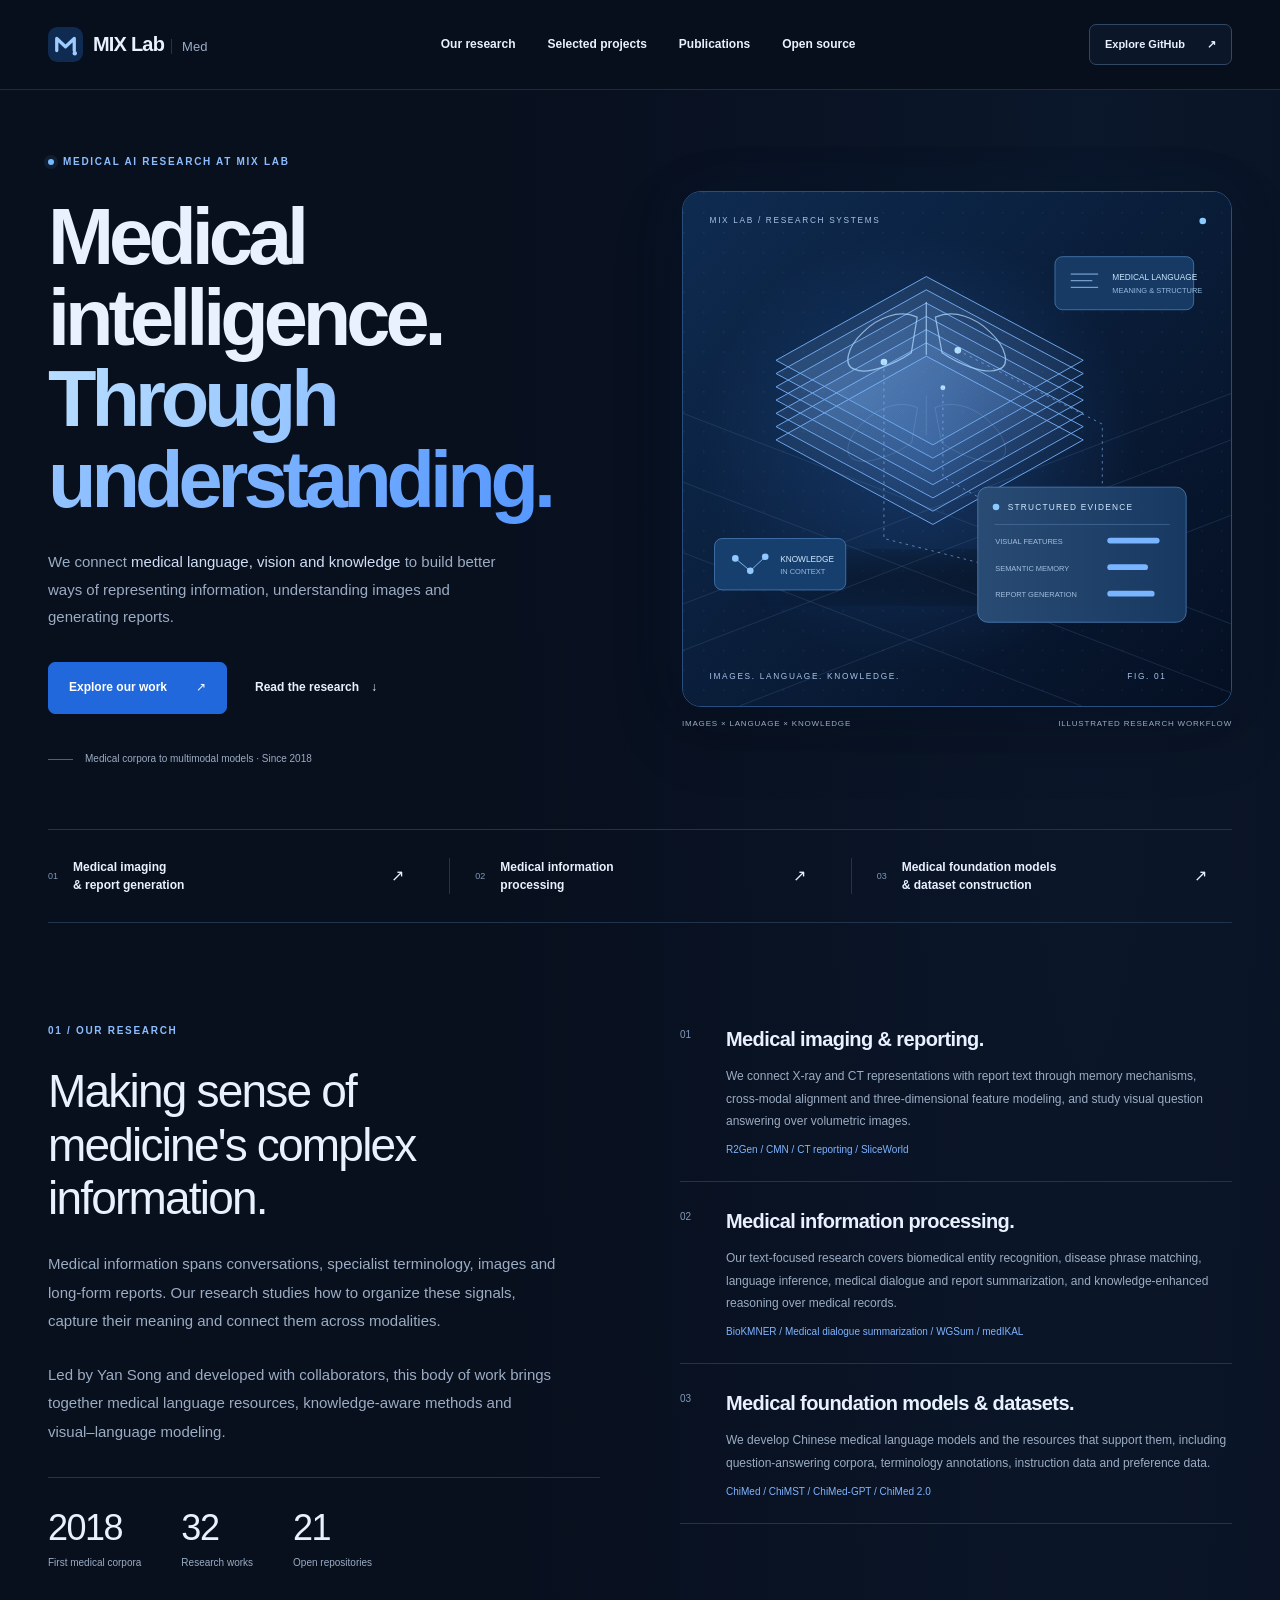
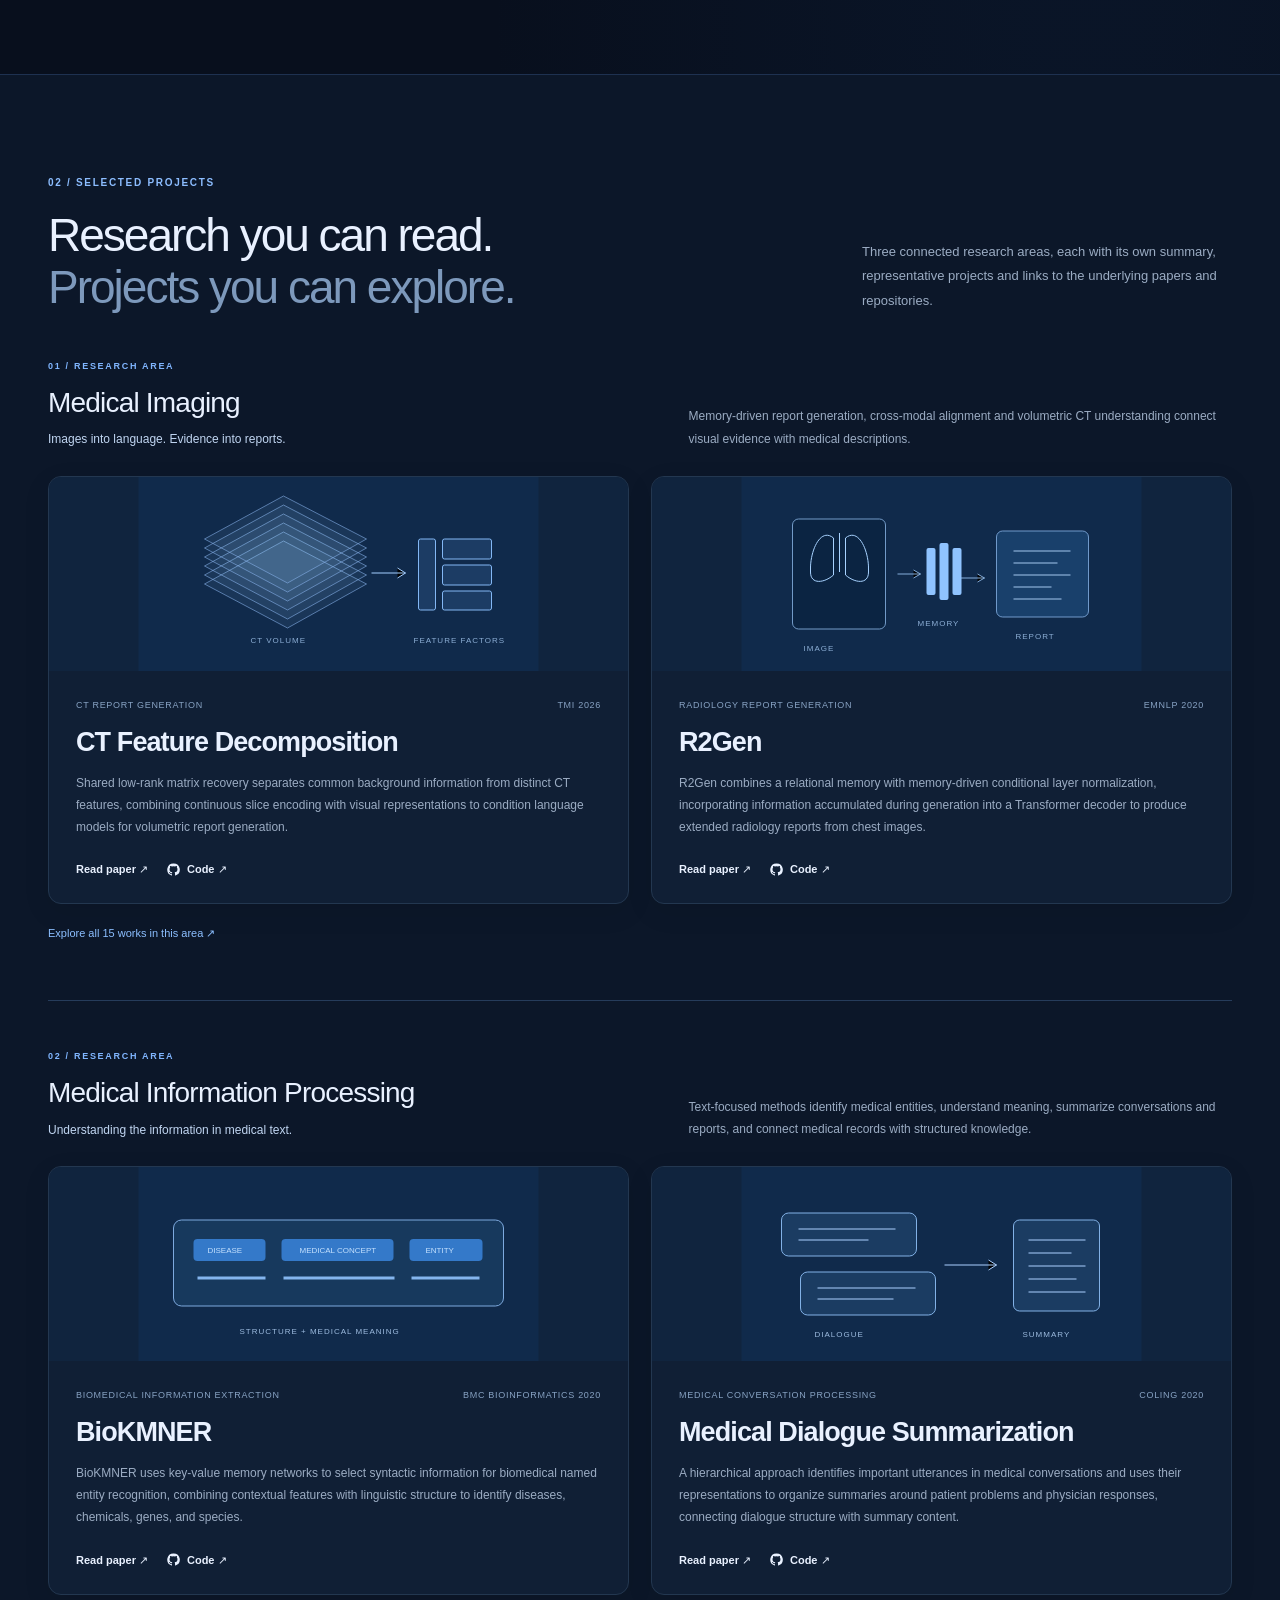
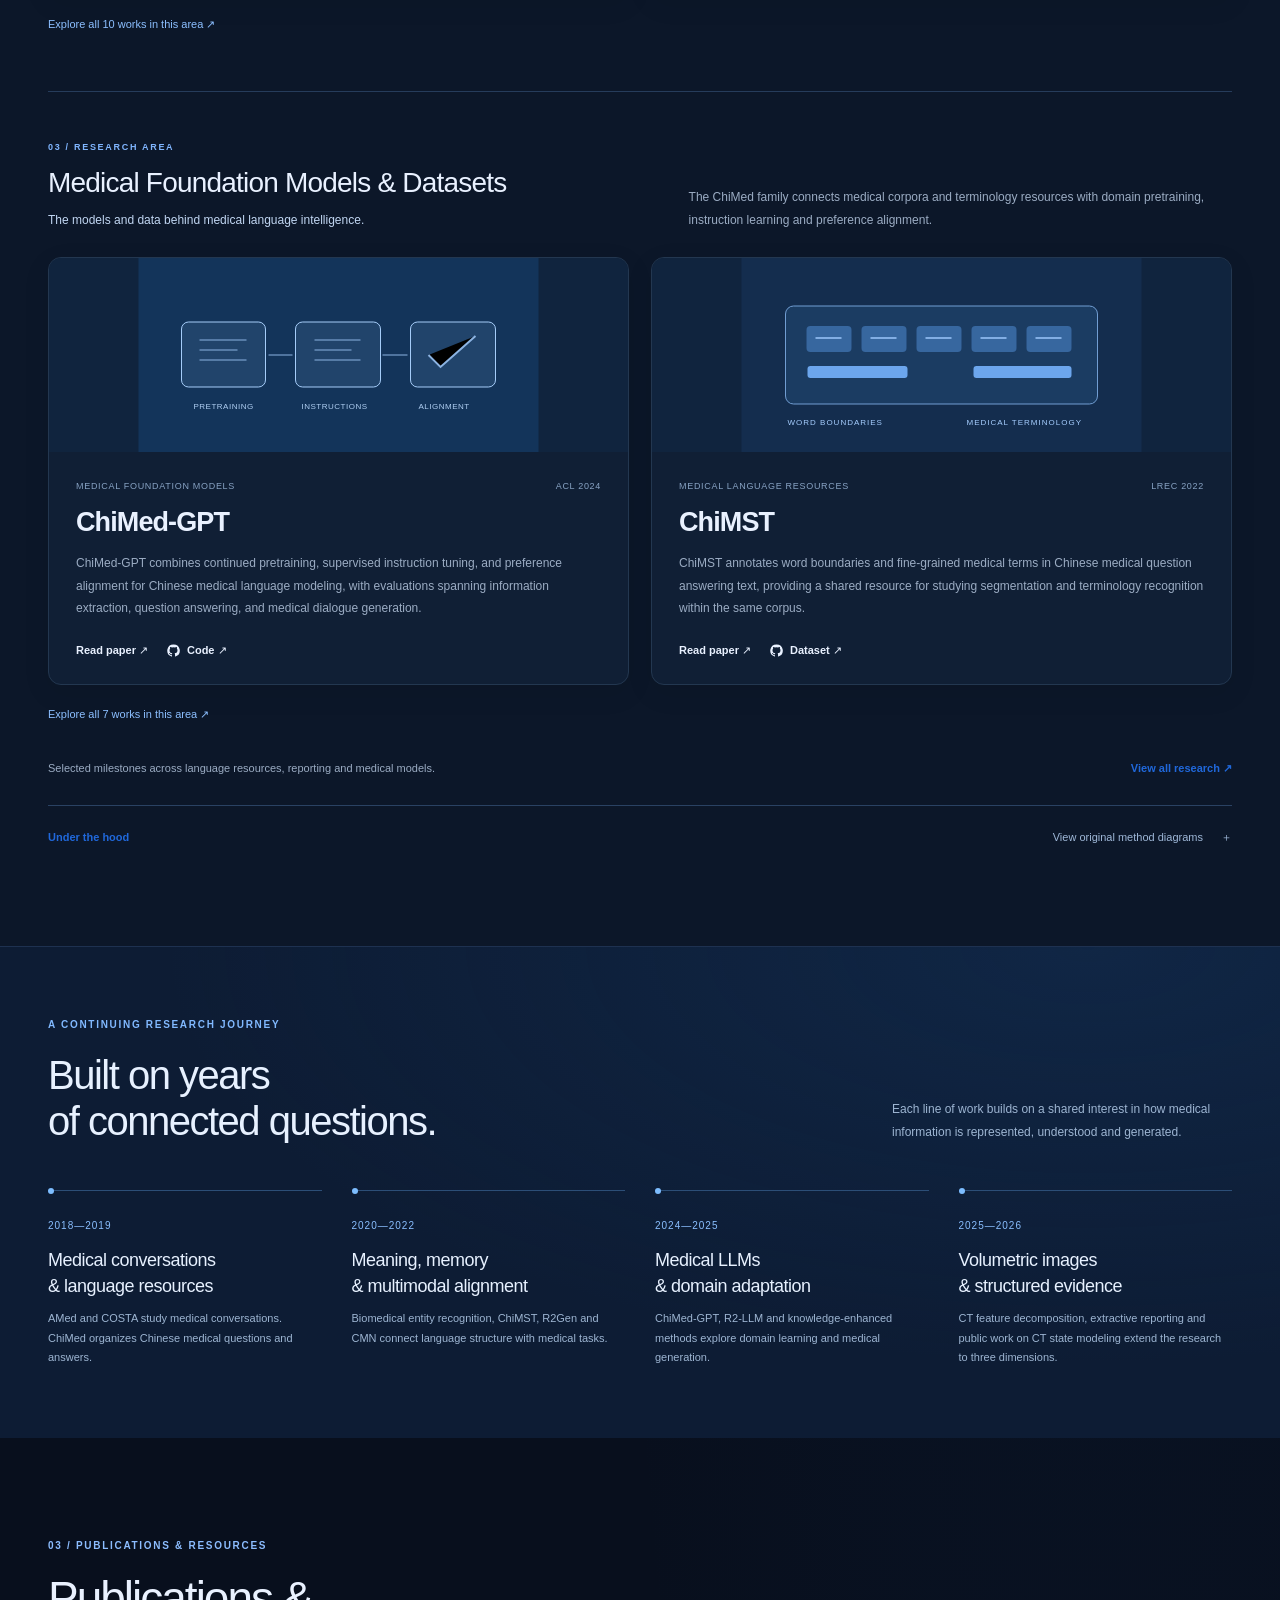
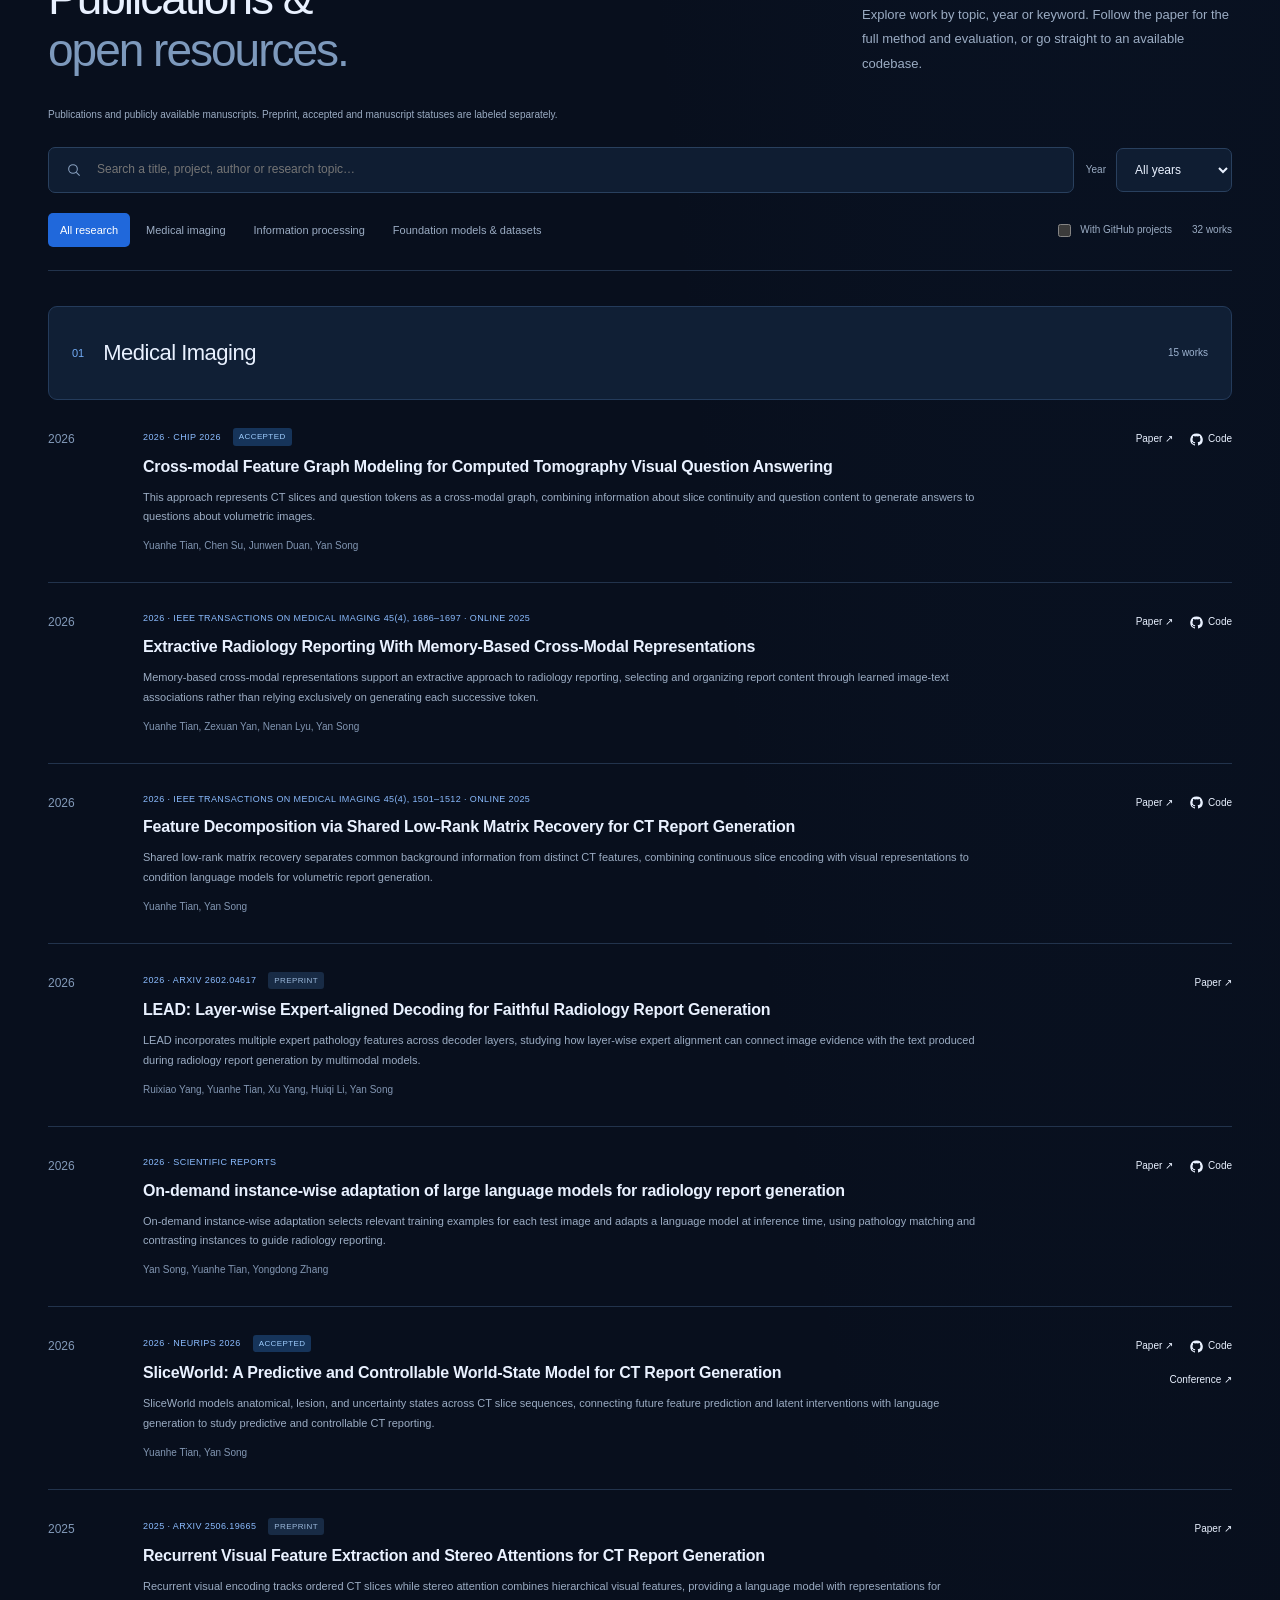
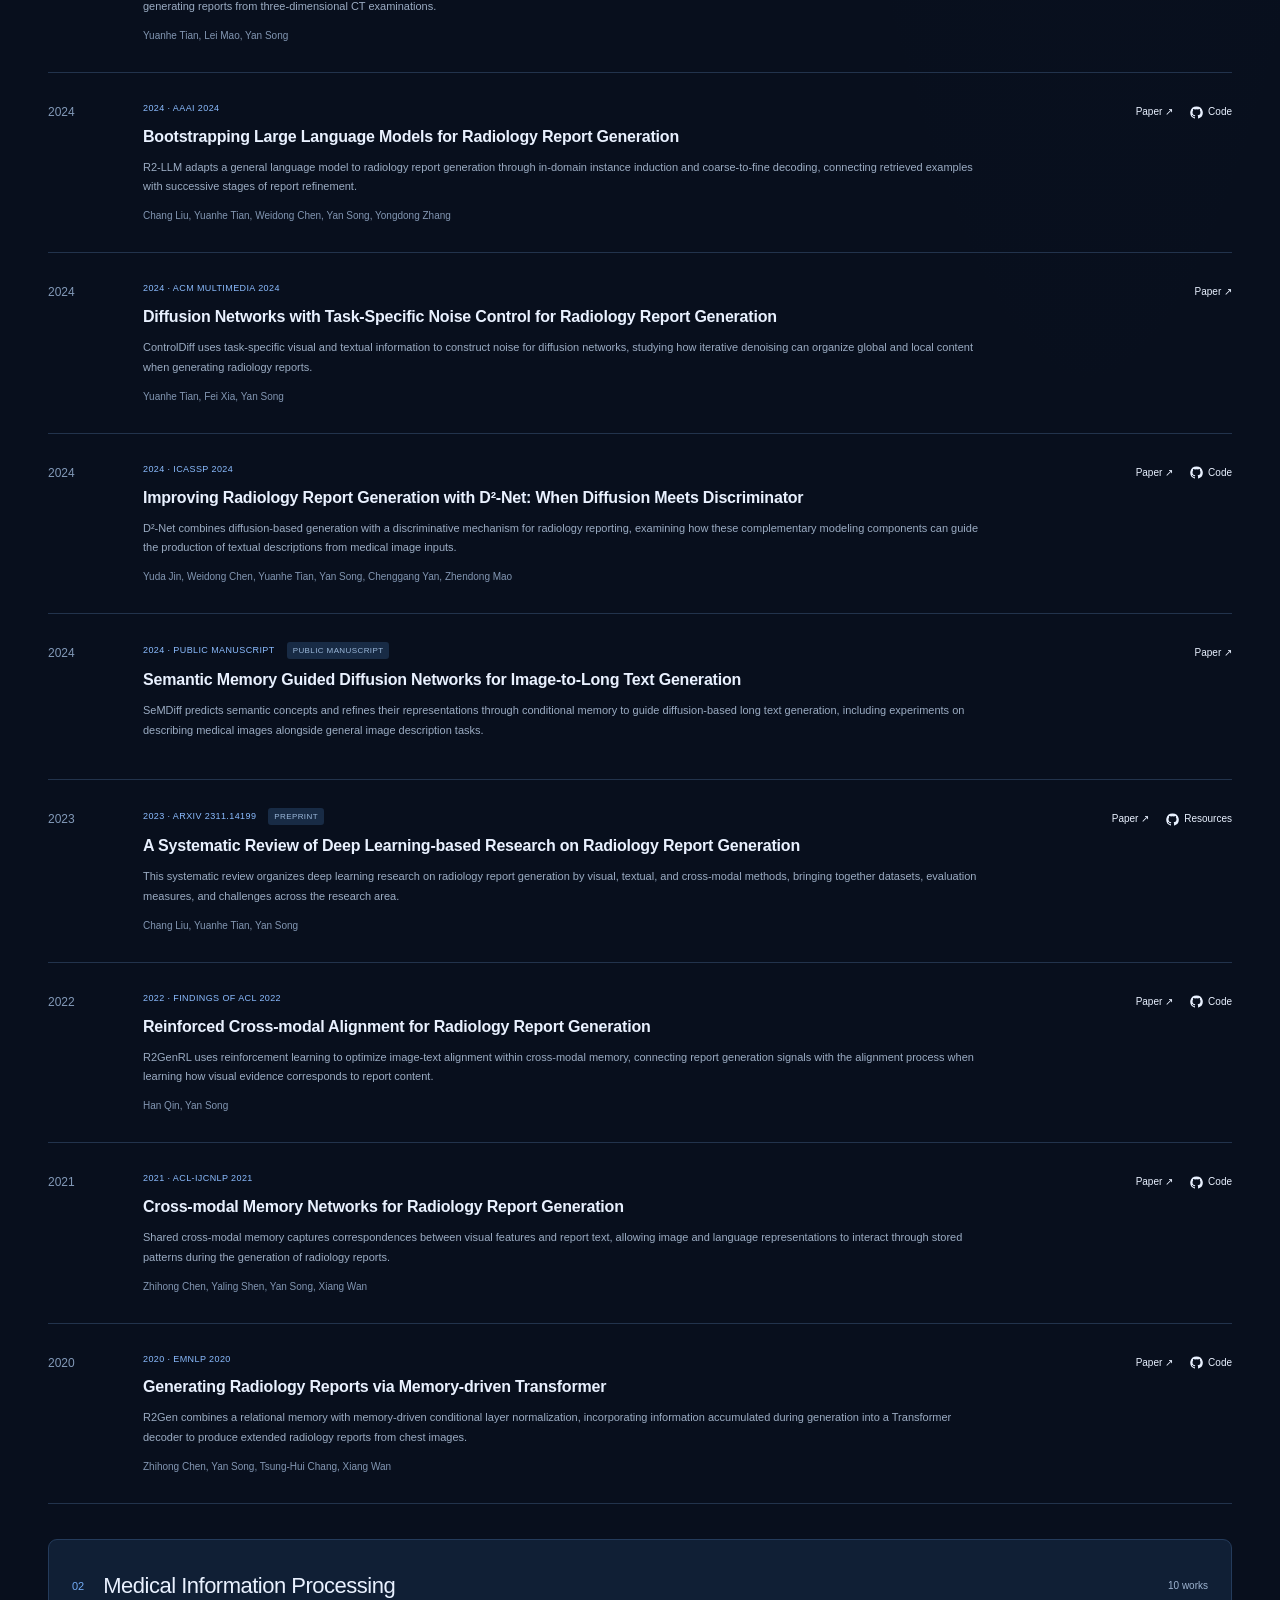
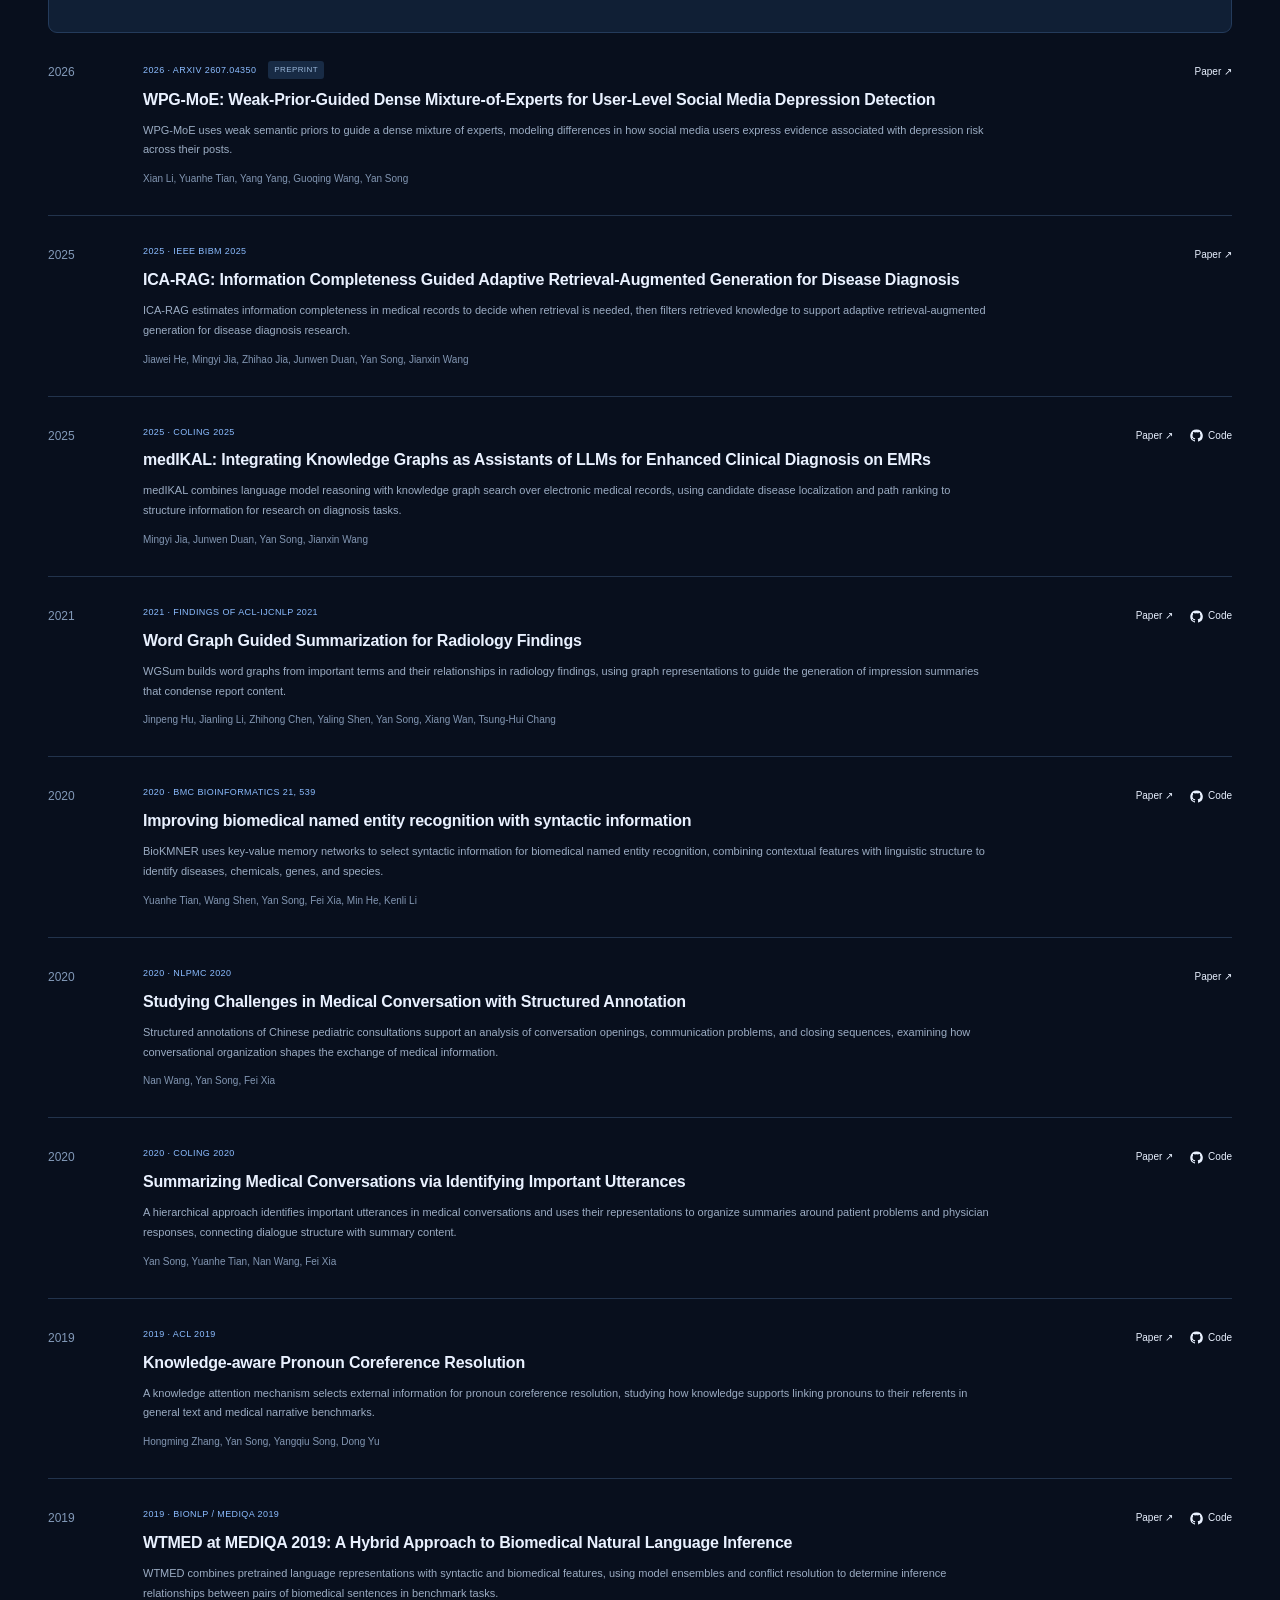
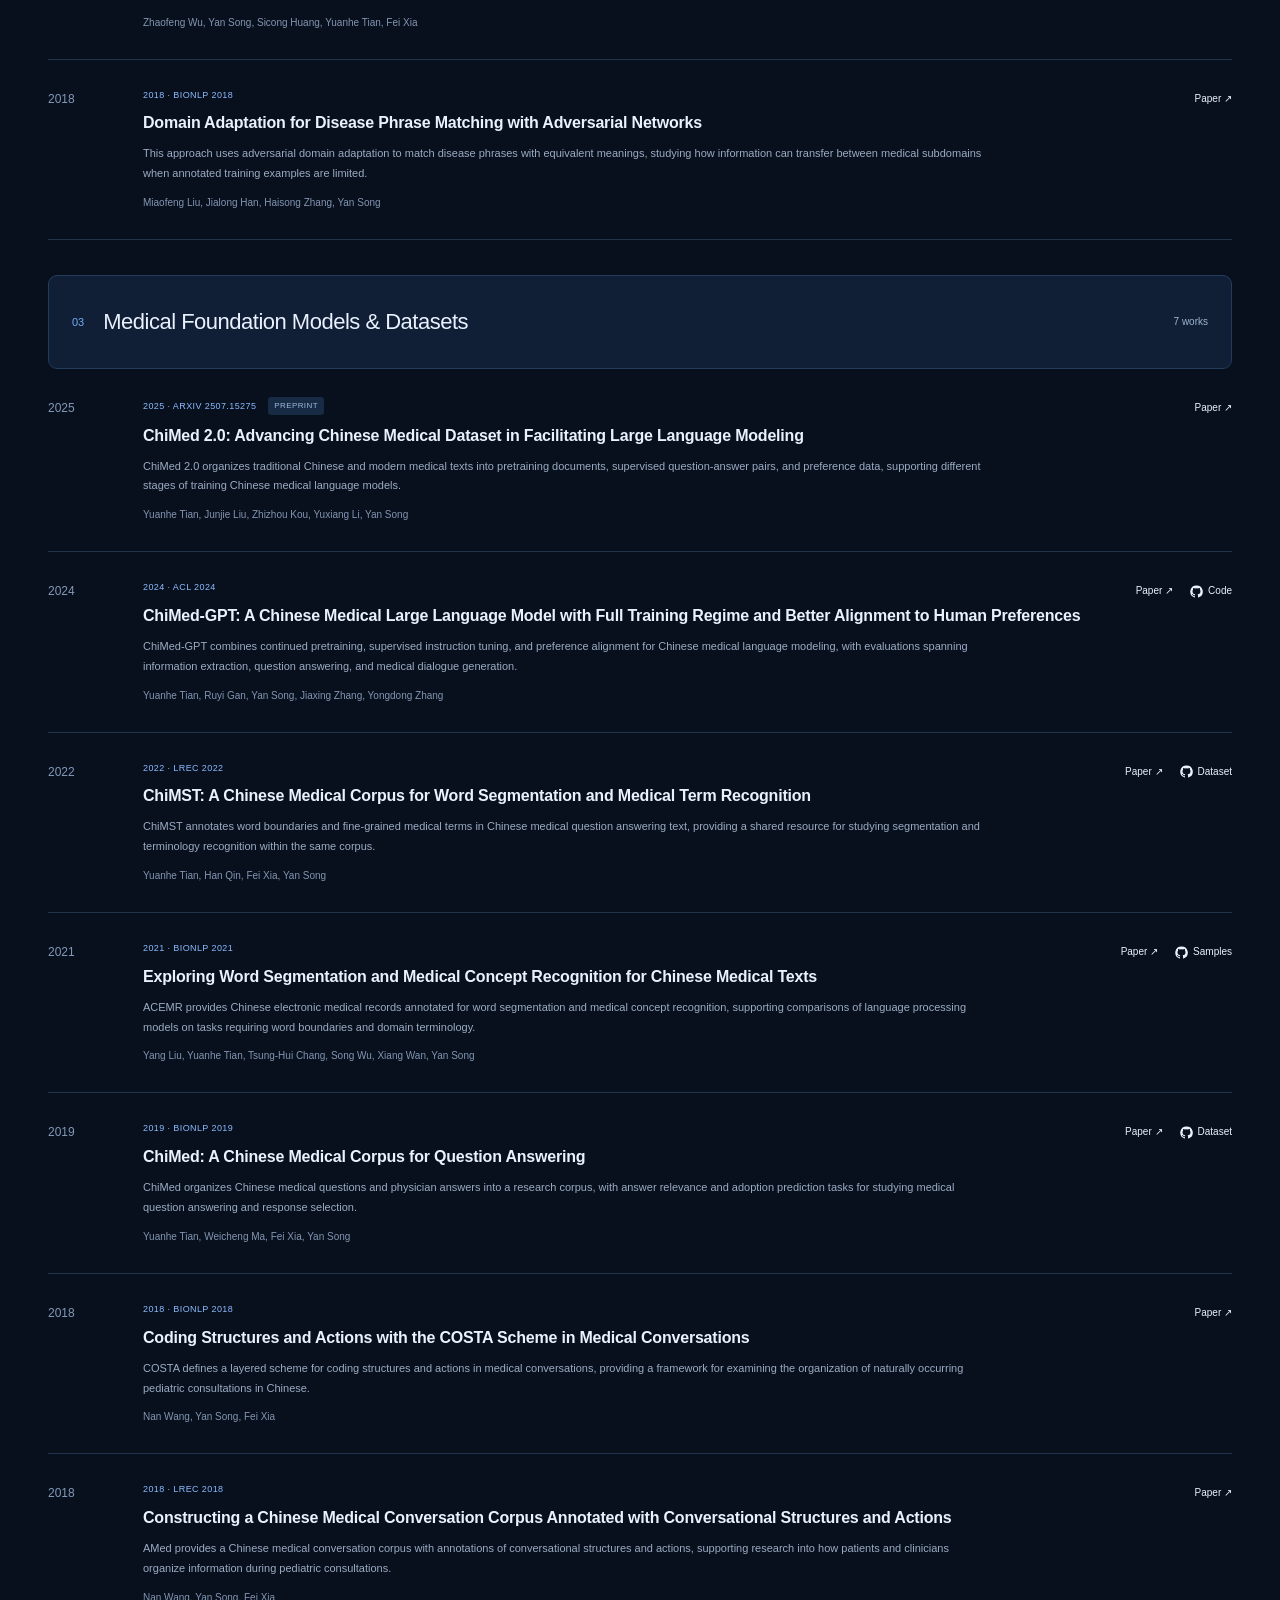
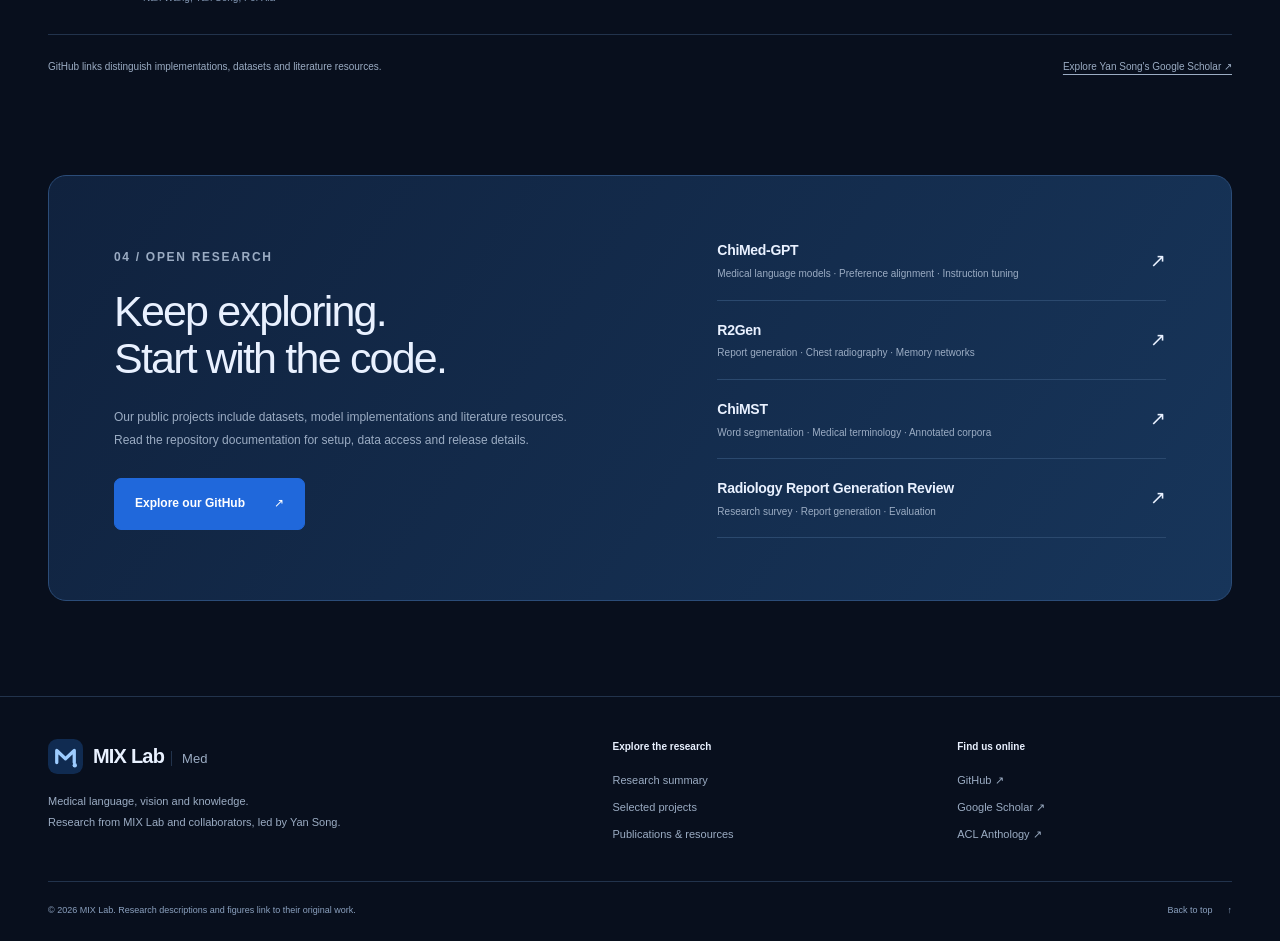
==== commit 4d530cba: "Improve blue-theme text contrast" ====
--- a/index.html
+++ b/index.html
@@ -14,8 +14,8 @@
   <meta property="og:image" content="https://synlp.github.io/MixLab-Med/assets/social-preview.png">
   <meta name="twitter:card" content="summary_large_image">
   <link rel="icon" href="./assets/favicon.svg?v=blue" type="image/svg+xml">
-  <link rel="stylesheet" href="./assets/styles.css?v=20261109-blue-areas">
-  <script src="./assets/main.js?v=20261109-blue-areas" defer></script>
+  <link rel="stylesheet" href="./assets/styles.css?v=20261109-blue-areas2">
+  <script src="./assets/main.js?v=20261109-blue-areas2" defer></script>
 </head>
 <body>
   <a class="skip" href="#main">Skip to content</a>
--- a/assets/styles.css
+++ b/assets/styles.css
@@ -1,4 +1,4 @@
-:root{--ink:#e9f1ff;--blue:#2675ed;--muted:#9bacc3;--cyan:#83bcff;--paper:#080f1d;--line:#22334c;--white:#fff;--radius:18px;--sans:Arial,Helvetica,sans-serif}*{box-sizing:border-box}html{scroll-behavior:smooth;scroll-padding-top:100px}body{margin:0;font:15px/1.65 var(--sans);color:var(--ink);background:var(--paper);-webkit-font-smoothing:antialiased}a{color:inherit;text-decoration:none}button,input,select{font:inherit}button,a,summary,select,input{touch-action:manipulation}button{cursor:pointer}button:focus-visible,a:focus-visible,input:focus-visible,select:focus-visible,summary:focus-visible{outline:3px solid #6babff;outline-offset:5px}::selection{background:#367ee6;color:#ffffff}.wrap{width:min(1320px,calc(100% - 96px));margin:auto}.skip{position:fixed;top:-90px;left:15px;z-index:100;background:var(--white);padding:12px}.skip:focus{top:15px}.nav{height:90px;position:sticky;top:0;z-index:30;background:#080f1df5;border-bottom:1px solid #1d2c44;backdrop-filter:blur(16px)}.nav-inner{display:flex;align-items:center;justify-content:space-between;height:100%;gap:30px}.brand{display:flex;align-items:center;gap:10px;white-space:nowrap}.brand-mark{width:35px;height:35px;display:block}.brand-name{font-weight:750;font-size:20px;letter-spacing:-.8px}.brand-name span{font-weight:400;color:var(--muted);font-size:13px;margin-left:7px;letter-spacing:0;border-left:1px solid var(--line);padding-left:10px}.nav-links{display:flex;gap:32px;font-size:12px;font-weight:550}.nav-links a{position:relative}.nav-links a:after{content:'';position:absolute;left:0;bottom:-6px;width:0;height:1px;background:var(--blue);transition:width .2s}.nav-links a:hover:after{width:100%}.nav-cta{display:inline-flex;align-items:center;gap:22px;border:1px solid #314865;border-radius:7px;padding:10px 15px;font-size:11px;font-weight:600}.mobile-menu{display:none}.hero{padding:64px 0 0;overflow:hidden}.hero-grid{display:grid;grid-template-columns:1.08fr 1fr;gap:40px;align-items:center}.eyebrow{font-size:10px;letter-spacing:1.7px;font-weight:650;text-transform:uppercase;margin:0 0 25px;color:var(--blue);display:flex;align-items:center;gap:9px}.status-dot{width:6px;height:6px;background:#75baff;border-radius:50%;display:inline-block;box-shadow:0 0 0 4px #5da8ff18}.hero h1{font-size:clamp(61px,6.2vw,94px);line-height:1.025;font-weight:550;letter-spacing:-5px;margin:0 0 27px}.hero h1 span{color:#74adff}.hero-description{max-width:475px;font-size:15px;line-height:1.85;color:var(--muted);margin:0}.hero-description strong{font-weight:500;color:#cfdef6}.hero-actions{display:flex;align-items:center;gap:28px;margin-top:31px}.button{display:inline-flex;justify-content:center;align-items:center;gap:29px;background:var(--blue);color:var(--white);font-size:12px;font-weight:550;border-radius:7px;padding:15px 20px;border:1px solid var(--blue);transition:background .2s,transform .2s}.button:hover{background:#165cce;transform:translateY(-2px)}.button.light{background:var(--cyan);color:#0a1d36;border-color:var(--cyan)}.text-link{font-size:12px;font-weight:550;display:inline-flex;align-items:center;gap:12px}.text-link:hover{text-decoration:underline;text-underline-offset:5px}.hero-bottom{margin-top:37px;display:flex;align-items:center;gap:12px;font-size:10px;color:var(--muted)}.hero-bottom .mini-rule{width:25px;height:1px;background:#466486}.hero-art{margin:0;position:relative}.hero-art img{width:100%;height:auto;display:block;border-radius:19px}.hero-art figcaption{display:flex;justify-content:space-between;margin-top:10px;font-size:8px;letter-spacing:.8px;color:var(--muted);text-transform:uppercase}.hero-index{margin-top:62px;padding:28px 0;display:grid;grid-template-columns:repeat(4,1fr);border-block:1px solid var(--line);gap:20px}.hero-index a{display:flex;align-items:center;gap:15px;font-size:12px}.hero-index small{font-size:9px;color:#8299b8}.hero-index span{font-weight:600;line-height:1.5}.hero-index b{font-weight:400;font-size:16px;margin-left:auto;margin-right:25px}.hero-index a+a{border-left:1px solid var(--line);padding-left:25px}.section{padding:100px 0}.section-heading{display:flex;justify-content:space-between;gap:70px;align-items:end;margin-bottom:45px}.section-heading h2{font-size:46px;font-weight:500;letter-spacing:-2px;line-height:1.13;margin:0;max-width:630px}.section-heading h2 .muted{color:#7d99bc}.section-heading .eyebrow{margin-bottom:18px}.section-heading>p{font-size:13px;line-height:1.9;color:var(--muted);max-width:370px;margin:0}.overview{display:grid;grid-template-columns:1fr 1fr;gap:80px;align-items:start}.overview-copy h2{font-size:46px;font-weight:500;letter-spacing:-1.8px;line-height:1.17;margin:0 0 24px;max-width:550px}.overview-copy>p:not(.eyebrow){font-size:15px;color:var(--muted);max-width:510px;line-height:1.9;margin:0 0 25px}.stats{display:flex;gap:40px;padding-top:28px;margin-top:31px;border-top:1px solid var(--line)}.stat strong{display:block;font-weight:500;font-size:36px;letter-spacing:-1.5px;line-height:1.2}.stat span{font-size:10px;color:var(--muted)}.program{display:grid;grid-template-columns:30px 1fr;gap:16px;padding:23px 0;border-bottom:1px solid var(--line)}.program:first-child{padding-top:0}.program-number{font-size:10px;color:#8299b8;padding-top:4px}.program h3{font-size:20px;letter-spacing:-.6px;font-weight:550;margin:0 0 9px}.program p{font-size:12px;line-height:1.85;color:var(--muted);margin:0 0 10px}.program .project-refs{font-size:10px;color:#7fb4ff}.program .project-refs a:hover{text-decoration:underline}.feature-section{background:#0c1729;border-top:1px solid #1e3150;border-bottom:1px solid #1e3150}.projects-grid{display:grid;grid-template-columns:repeat(3,1fr);gap:22px}.project{background:#101f35;border-radius:13px;overflow:hidden;border:1px solid #233750;display:flex;flex-direction:column;transition:transform .25s,box-shadow .25s}.project:hover{transform:translateY(-5px);box-shadow:0 16px 32px #00000032}.project-visual{height:194px;position:relative;overflow:hidden;background:#10243e}.project-visual svg{display:block;width:100%;height:100%}.project-content{padding:27px 27px 25px;display:flex;flex-direction:column;flex:1}.project-meta{display:flex;align-items:center;justify-content:space-between;font-size:9px;letter-spacing:.7px;text-transform:uppercase;color:#88a3c4;gap:10px}.project h4{font-size:27px;font-weight:550;letter-spacing:-.9px;line-height:1.3;margin:12px 0}.project-description{font-size:12px;line-height:1.85;color:var(--muted);margin:0 0 22px}.project-links{display:flex;gap:19px;font-size:11px;font-weight:550;margin-top:auto}.project-links a{display:flex;align-items:center;gap:7px}.project-links a:hover{text-decoration:underline;text-underline-offset:4px}.gh-icon{width:13px;height:13px;fill:currentColor}.feature-footer{margin-top:33px;display:flex;justify-content:space-between;align-items:center;font-size:11px;color:var(--muted)}.feature-footer a{color:var(--blue);font-weight:600}.journey{background:#0e2140;color:#e7f1ff;padding:70px 0;overflow:hidden}.journey-top{display:flex;justify-content:space-between;gap:50px;align-items:end;margin-bottom:46px}.journey .eyebrow{color:#81b9ff;margin-bottom:18px}.journey h2{font-size:40px;line-height:1.15;letter-spacing:-1.5px;font-weight:500;margin:0}.journey-top>p{font-size:12px;line-height:1.9;color:#9db5d2;max-width:340px;margin:0}.milestones{display:grid;grid-template-columns:repeat(4,1fr);gap:30px}.milestone{border-top:1px solid #2c4e77;padding-top:21px;position:relative}.milestone:before{content:'';width:6px;height:6px;background:#7dbdff;position:absolute;top:-3px;left:0;border-radius:50%}.milestone time{font-size:10px;color:#8abfff;letter-spacing:1px}.milestone h3{font-size:18px;letter-spacing:-.5px;font-weight:500;margin:12px 0 10px;line-height:1.4}.milestone p{font-size:11px;line-height:1.8;color:#9db5d2;margin:0}.catalog .section-heading{margin-bottom:30px}.catalog-top{display:flex;justify-content:space-between;gap:40px;align-items:end}.catalog-status-note{font-size:10px;color:var(--muted);margin:0 0 24px;max-width:560px}.search-row{display:flex;gap:12px;margin-bottom:20px}.search-field{display:flex;align-items:center;gap:13px;border:1px solid #29405e;padding:11px 17px;background:#0f1d32;border-radius:7px;flex:1}.search-field svg{width:16px;height:16px;flex-shrink:0;stroke:#89a1c0}.search-field input{border:0;background:none;width:100%;min-width:0;font-size:12px;color:var(--ink);outline:0}.select-label{position:relative;display:flex;align-items:center;gap:10px;font-size:10px;color:var(--muted)}.select-label select{background:#0f1d32;border:1px solid #29405e;border-radius:7px;padding:13px 33px 13px 14px;font-size:12px;color:var(--ink)}.filter-row{display:flex;justify-content:space-between;align-items:center;gap:20px;padding-bottom:23px;border-bottom:1px solid var(--line)}.filters{display:flex;gap:4px;flex-wrap:wrap}.filters button{border:0;border-radius:5px;background:transparent;padding:8px 12px;font-size:11px;color:var(--muted);white-space:nowrap}.filters button[aria-pressed=true]{background:var(--blue);color:white}.filters button:hover:not([aria-pressed=true]){background:#142a46}.catalog-options{display:flex;align-items:center;gap:20px;white-space:nowrap}.code-only{font-size:10px;color:var(--muted);display:flex;align-items:center;gap:6px}.code-only input{accent-color:var(--blue)}.result-count{font-size:10px;color:var(--muted)}.paper{display:grid;grid-template-columns:70px 1fr 122px;gap:25px;padding:28px 0;border-bottom:1px solid var(--line)}.paper[hidden]{display:none}.paper-year{font-size:12px;color:#8299b8;padding-top:2px}.paper-meta{display:flex;gap:12px;flex-wrap:wrap;align-items:center;color:#8bbcff;font-size:9px;text-transform:uppercase;letter-spacing:.4px;margin:0 0 9px}.publication-status{padding:2px 6px;border-radius:3px;background:#182b45;font-size:8px;color:#9bb8da}.publication-status.accepted{background:#16345a;color:#9fceff}.paper h4{font-size:16px;letter-spacing:-.2px;line-height:1.5;font-weight:550;margin:0 0 9px;max-width:940px}.paper h4 a:hover{color:#9fceff}.paper-description{font-size:11px;line-height:1.8;color:var(--muted);max-width:850px;margin:0 0 10px}.paper-authors{font-size:10px;color:#8296b2;margin:0;line-height:1.7}.paper-actions{display:flex;align-items:center;justify-content:end;gap:17px;flex-wrap:wrap;align-content:start;font-size:10px;padding-top:3px}.paper-actions a{display:flex;align-items:center;gap:5px;white-space:nowrap}.paper-actions a:hover{text-decoration:underline;text-underline-offset:4px}.empty{text-align:center;padding:60px 15px;color:var(--muted);font-size:13px}.empty[hidden]{display:none}.reset-button{border:1px solid var(--line);background:#0f1d32;border-radius:6px;padding:9px 18px;font-size:12px}.catalog-foot{display:flex;justify-content:space-between;gap:30px;font-size:10px;color:var(--muted);padding-top:24px}.catalog-foot a{text-decoration:underline;text-underline-offset:4px}.open-section{padding-bottom:95px}.open-panel{background:#122847;border-radius:18px;padding:62px 65px;display:grid;grid-template-columns:1.2fr 1fr;gap:65px;align-items:center;position:relative;overflow:hidden}.open-panel .eyebrow{margin-bottom:19px}.open-panel h2{font-size:43px;line-height:1.1;letter-spacing:-1.8px;font-weight:500;margin:0 0 23px}.open-panel p{font-size:12px;color:var(--muted);max-width:470px;margin:0 0 27px;line-height:1.9}.repo-directory{position:relative}.repo-row{display:flex;justify-content:space-between;align-items:center;padding:17px 0;border-bottom:1px solid #2b496e;gap:20px}.repo-row:first-child{padding-top:0}.repo-row span{font-size:10px;color:var(--muted);display:block;margin-top:3px}.repo-row strong{font-size:14px;letter-spacing:-.3px;font-weight:550}.repo-row b{font-weight:400;font-size:19px}.repo-row:hover strong{text-decoration:underline;text-underline-offset:4px}.footer{border-top:1px solid var(--line);padding:42px 0 23px}.footer-top{display:grid;grid-template-columns:1.8fr 1fr 1fr;gap:70px;padding-bottom:37px}.footer-description{font-size:11px;line-height:1.9;color:var(--muted);max-width:340px;margin-top:17px}.footer h3{font-size:10px;font-weight:550;margin:0 0 15px}.footer-links{display:flex;flex-direction:column;gap:9px;font-size:11px;color:var(--muted)}.footer a:hover{color:var(--blue)}.footer-bottom{border-top:1px solid var(--line);padding-top:21px;display:flex;justify-content:space-between;font-size:9px;color:#8ba1bf;gap:25px}.footer-bottom p{margin:0}.top-link{display:inline-flex;align-items:center;gap:15px}.reveal{animation:reveal .7s ease both}.hero-art{animation:reveal .9s ease .1s both}@keyframes reveal{from{opacity:0;transform:translateY(18px)}to{opacity:1;transform:translateY(0)}}@media(min-width:1600px){.hero{padding-top:82px}.hero-grid{gap:70px}}@media(max-width:1100px){.wrap{width:calc(100% - 64px)}.hero h1{font-size:70px;letter-spacing:-3.8px}.hero-grid{gap:25px}.nav-links{gap:20px}.hero-description{font-size:13px}.overview{gap:45px}.overview-copy h2,.section-heading h2{font-size:39px}.section-heading{gap:45px}.projects-grid{gap:16px}.project-content{padding:22px}.project-visual{height:165px}.hero-index a{gap:10px}.hero-index a+a{padding-left:15px}.hero-index b{margin-right:0}.paper{grid-template-columns:48px 1fr 100px;gap:18px}.catalog-options{gap:12px}.filters button{padding:7px 9px;font-size:10px}.open-panel{padding:45px;gap:40px}.open-panel h2{font-size:37px}}@media(max-width:820px){.nav-links,.nav-cta{display:none}.mobile-menu{display:block;font-size:12px}.mobile-menu summary{cursor:pointer;list-style:none}.mobile-menu summary::-webkit-details-marker{display:none}.mobile-menu nav{display:grid;gap:17px;position:absolute;right:20px;top:70px;background:var(--paper);border:1px solid var(--line);border-radius:9px;padding:22px 30px;box-shadow:0 20px 45px #00000055;min-width:190px}.hero-grid{grid-template-columns:1fr 1fr;gap:28px}.hero h1{font-size:54px;letter-spacing:-3px}.hero-actions{gap:17px}.hero-description{font-size:12px}.hero-bottom{font-size:9px}.hero-index{gap:15px}.hero-index a{font-size:10px}.hero-index small{display:none}.overview{grid-template-columns:1fr;gap:45px}.overview-copy h2{max-width:620px}.overview-copy>p:not(.eyebrow){max-width:620px}.programs{display:grid;grid-template-columns:1fr 1fr;gap:30px}.program{padding:0 0 22px}.projects-grid{grid-template-columns:1fr 1fr}.milestones{grid-template-columns:1fr 1fr;gap:30px}.journey-top{gap:30px}.filter-row{align-items:start;flex-direction:column;gap:15px}.catalog-options{width:100%;justify-content:space-between}.open-panel{gap:35px;padding:35px}.open-panel h2{font-size:34px}.footer-top{gap:35px}}@media(max-width:600px){html{scroll-padding-top:82px}.wrap{width:calc(100% - 40px)}.nav{height:70px}.brand-mark{width:31px;height:31px}.brand-name{font-size:18px}.brand-name span{font-size:11px}.hero{padding-top:38px}.hero-grid{grid-template-columns:1fr;gap:32px}.hero .eyebrow{font-size:9px;letter-spacing:1.25px;margin-bottom:22px}.hero h1{font-size:clamp(54px,12.6vw,74px);letter-spacing:-3.4px;line-height:1.03;margin-bottom:22px}.hero-description{font-size:13px;max-width:430px}.hero-actions{gap:26px;margin-top:25px}.button{padding:13px 17px;font-size:11px;gap:24px}.text-link{font-size:11px;gap:9px}.hero-bottom{margin-top:24px;font-size:9px}.hero-art{max-width:500px}.hero-art figcaption{font-size:7px;gap:10px}.hero-index{margin-top:29px;grid-template-columns:1fr 1fr;padding:0;gap:0}.hero-index a{padding:18px 16px 18px 0;font-size:11px}.hero-index a+a{padding-left:18px}.hero-index a:nth-child(3){border-left:0;padding-left:0}.hero-index a:nth-child(n+3){border-top:1px solid var(--line)}.hero-index b{font-size:16px}.section{padding:65px 0}.eyebrow{font-size:9px;letter-spacing:1.5px;margin-bottom:19px}.overview-copy h2,.section-heading h2{font-size:35px;letter-spacing:-1.5px;line-height:1.13}.overview-copy>p:not(.eyebrow){font-size:13px}.overview{gap:35px}.stats{gap:35px;margin-top:24px;padding-top:24px}.stat strong{font-size:32px}.stat span{font-size:9px}.programs{grid-template-columns:1fr;gap:0}.program{padding:22px 0;grid-template-columns:23px 1fr;gap:12px}.program h3{font-size:19px}.section-heading{display:block;margin-bottom:30px}.section-heading>p{font-size:12px;margin-top:20px;max-width:430px}.projects-grid{grid-template-columns:1fr;gap:20px}.project-visual{height:185px}.project-content{padding:25px}.project h4{font-size:27px}.project-description{font-size:12px}.feature-footer{align-items:start;gap:20px;font-size:10px;line-height:1.8}.feature-footer a{white-space:nowrap}.journey{padding:55px 0}.journey-top{display:block;margin-bottom:35px}.journey h2{font-size:35px}.journey-top>p{margin-top:22px;font-size:12px}.milestones{gap:27px 22px}.milestone h3{font-size:16px}.milestone p{font-size:10px}.milestone time{font-size:9px}.catalog .section-heading{margin-bottom:22px}.catalog-status-note{font-size:10px;margin-bottom:22px}.search-row{flex-wrap:wrap;gap:12px}.search-field{flex-basis:100%;padding:11px 13px}.select-label{width:100%;justify-content:space-between}.select-label select{flex:1}.filter-row{padding-bottom:18px}.filters{gap:4px}.filters button{font-size:10px;padding:7px 9px}.paper{grid-template-columns:1fr;gap:9px;padding:24px 0}.paper-year{font-size:10px;display:none}.paper h4{font-size:15px;line-height:1.55}.paper-description{font-size:11px}.paper-meta{font-size:9px;gap:9px}.paper-authors{font-size:9px}.paper-actions{justify-content:start;gap:20px;padding-top:5px}.catalog-foot{display:block;font-size:10px;line-height:1.9}.catalog-foot a{display:inline-block;margin-top:10px}.open-section{padding-bottom:60px}.open-panel{grid-template-columns:1fr;gap:36px;padding:30px 25px;border-radius:13px}.open-panel h2{font-size:34px}.open-panel p{font-size:12px}.repo-row strong{font-size:13px}.footer{padding-top:34px}.footer-top{grid-template-columns:1fr 1fr;gap:27px;padding-bottom:27px}.footer-brand{grid-column:span 2}.footer-description{max-width:330px}.footer-bottom{font-size:8px;align-items:start;gap:20px}.footer-bottom p{max-width:230px}.top-link{white-space:nowrap;gap:8px}}@media(prefers-reduced-motion:reduce){html{scroll-behavior:auto}*,*:before,*:after{animation:none!important;transition:none!important}}@media print{.nav,.hero-actions,.filters,.search-row,.catalog-options,.mobile-menu{display:none}.hero-grid{grid-template-columns:1fr 1fr}.wrap{width:100%}.section{padding:28px 0}.project,.paper{break-inside:avoid}.paper[hidden]{display:grid}.hero h1{font-size:50px}.footer{margin-top:20px}}
+:root{--ink:#e9f1ff;--blue:#2068db;--muted:#9bacc3;--cyan:#83bcff;--paper:#080f1d;--line:#22334c;--white:#fff;--radius:18px;--sans:Arial,Helvetica,sans-serif}*{box-sizing:border-box}html{scroll-behavior:smooth;scroll-padding-top:100px}body{margin:0;font:15px/1.65 var(--sans);color:var(--ink);background:var(--paper);-webkit-font-smoothing:antialiased}a{color:inherit;text-decoration:none}button,input,select{font:inherit}button,a,summary,select,input{touch-action:manipulation}button{cursor:pointer}button:focus-visible,a:focus-visible,input:focus-visible,select:focus-visible,summary:focus-visible{outline:3px solid #6babff;outline-offset:5px}::selection{background:#367ee6;color:#ffffff}.wrap{width:min(1320px,calc(100% - 96px));margin:auto}.skip{position:fixed;top:-90px;left:15px;z-index:100;background:var(--white);padding:12px}.skip:focus{top:15px}.nav{height:90px;position:sticky;top:0;z-index:30;background:#080f1df5;border-bottom:1px solid #1d2c44;backdrop-filter:blur(16px)}.nav-inner{display:flex;align-items:center;justify-content:space-between;height:100%;gap:30px}.brand{display:flex;align-items:center;gap:10px;white-space:nowrap}.brand-mark{width:35px;height:35px;display:block}.brand-name{font-weight:750;font-size:20px;letter-spacing:-.8px}.brand-name span{font-weight:400;color:var(--muted);font-size:13px;margin-left:7px;letter-spacing:0;border-left:1px solid var(--line);padding-left:10px}.nav-links{display:flex;gap:32px;font-size:12px;font-weight:550}.nav-links a{position:relative}.nav-links a:after{content:'';position:absolute;left:0;bottom:-6px;width:0;height:1px;background:var(--blue);transition:width .2s}.nav-links a:hover:after{width:100%}.nav-cta{display:inline-flex;align-items:center;gap:22px;border:1px solid #314865;border-radius:7px;padding:10px 15px;font-size:11px;font-weight:600}.mobile-menu{display:none}.hero{padding:64px 0 0;overflow:hidden}.hero-grid{display:grid;grid-template-columns:1.08fr 1fr;gap:40px;align-items:center}.eyebrow{font-size:10px;letter-spacing:1.7px;font-weight:650;text-transform:uppercase;margin:0 0 25px;color:var(--blue);display:flex;align-items:center;gap:9px}.status-dot{width:6px;height:6px;background:#75baff;border-radius:50%;display:inline-block;box-shadow:0 0 0 4px #5da8ff18}.hero h1{font-size:clamp(61px,6.2vw,94px);line-height:1.025;font-weight:550;letter-spacing:-5px;margin:0 0 27px}.hero h1 span{color:#74adff}.hero-description{max-width:475px;font-size:15px;line-height:1.85;color:var(--muted);margin:0}.hero-description strong{font-weight:500;color:#cfdef6}.hero-actions{display:flex;align-items:center;gap:28px;margin-top:31px}.button{display:inline-flex;justify-content:center;align-items:center;gap:29px;background:var(--blue);color:var(--white);font-size:12px;font-weight:550;border-radius:7px;padding:15px 20px;border:1px solid var(--blue);transition:background .2s,transform .2s}.button:hover{background:#165cce;transform:translateY(-2px)}.button.light{background:var(--cyan);color:#0a1d36;border-color:var(--cyan)}.text-link{font-size:12px;font-weight:550;display:inline-flex;align-items:center;gap:12px}.text-link:hover{text-decoration:underline;text-underline-offset:5px}.hero-bottom{margin-top:37px;display:flex;align-items:center;gap:12px;font-size:10px;color:var(--muted)}.hero-bottom .mini-rule{width:25px;height:1px;background:#466486}.hero-art{margin:0;position:relative}.hero-art img{width:100%;height:auto;display:block;border-radius:19px}.hero-art figcaption{display:flex;justify-content:space-between;margin-top:10px;font-size:8px;letter-spacing:.8px;color:var(--muted);text-transform:uppercase}.hero-index{margin-top:62px;padding:28px 0;display:grid;grid-template-columns:repeat(4,1fr);border-block:1px solid var(--line);gap:20px}.hero-index a{display:flex;align-items:center;gap:15px;font-size:12px}.hero-index small{font-size:9px;color:#8299b8}.hero-index span{font-weight:600;line-height:1.5}.hero-index b{font-weight:400;font-size:16px;margin-left:auto;margin-right:25px}.hero-index a+a{border-left:1px solid var(--line);padding-left:25px}.section{padding:100px 0}.section-heading{display:flex;justify-content:space-between;gap:70px;align-items:end;margin-bottom:45px}.section-heading h2{font-size:46px;font-weight:500;letter-spacing:-2px;line-height:1.13;margin:0;max-width:630px}.section-heading h2 .muted{color:#7d99bc}.section-heading .eyebrow{margin-bottom:18px}.section-heading>p{font-size:13px;line-height:1.9;color:var(--muted);max-width:370px;margin:0}.overview{display:grid;grid-template-columns:1fr 1fr;gap:80px;align-items:start}.overview-copy h2{font-size:46px;font-weight:500;letter-spacing:-1.8px;line-height:1.17;margin:0 0 24px;max-width:550px}.overview-copy>p:not(.eyebrow){font-size:15px;color:var(--muted);max-width:510px;line-height:1.9;margin:0 0 25px}.stats{display:flex;gap:40px;padding-top:28px;margin-top:31px;border-top:1px solid var(--line)}.stat strong{display:block;font-weight:500;font-size:36px;letter-spacing:-1.5px;line-height:1.2}.stat span{font-size:10px;color:var(--muted)}.program{display:grid;grid-template-columns:30px 1fr;gap:16px;padding:23px 0;border-bottom:1px solid var(--line)}.program:first-child{padding-top:0}.program-number{font-size:10px;color:#8299b8;padding-top:4px}.program h3{font-size:20px;letter-spacing:-.6px;font-weight:550;margin:0 0 9px}.program p{font-size:12px;line-height:1.85;color:var(--muted);margin:0 0 10px}.program .project-refs{font-size:10px;color:#7fb4ff}.program .project-refs a:hover{text-decoration:underline}.feature-section{background:#0c1729;border-top:1px solid #1e3150;border-bottom:1px solid #1e3150}.projects-grid{display:grid;grid-template-columns:repeat(3,1fr);gap:22px}.project{background:#101f35;border-radius:13px;overflow:hidden;border:1px solid #233750;display:flex;flex-direction:column;transition:transform .25s,box-shadow .25s}.project:hover{transform:translateY(-5px);box-shadow:0 16px 32px #00000032}.project-visual{height:194px;position:relative;overflow:hidden;background:#10243e}.project-visual svg{display:block;width:100%;height:100%}.project-content{padding:27px 27px 25px;display:flex;flex-direction:column;flex:1}.project-meta{display:flex;align-items:center;justify-content:space-between;font-size:9px;letter-spacing:.7px;text-transform:uppercase;color:#88a3c4;gap:10px}.project h4{font-size:27px;font-weight:550;letter-spacing:-.9px;line-height:1.3;margin:12px 0}.project-description{font-size:12px;line-height:1.85;color:var(--muted);margin:0 0 22px}.project-links{display:flex;gap:19px;font-size:11px;font-weight:550;margin-top:auto}.project-links a{display:flex;align-items:center;gap:7px}.project-links a:hover{text-decoration:underline;text-underline-offset:4px}.gh-icon{width:13px;height:13px;fill:currentColor}.feature-footer{margin-top:33px;display:flex;justify-content:space-between;align-items:center;font-size:11px;color:var(--muted)}.feature-footer a{color:var(--blue);font-weight:600}.journey{background:#0e2140;color:#e7f1ff;padding:70px 0;overflow:hidden}.journey-top{display:flex;justify-content:space-between;gap:50px;align-items:end;margin-bottom:46px}.journey .eyebrow{color:#81b9ff;margin-bottom:18px}.journey h2{font-size:40px;line-height:1.15;letter-spacing:-1.5px;font-weight:500;margin:0}.journey-top>p{font-size:12px;line-height:1.9;color:#9db5d2;max-width:340px;margin:0}.milestones{display:grid;grid-template-columns:repeat(4,1fr);gap:30px}.milestone{border-top:1px solid #2c4e77;padding-top:21px;position:relative}.milestone:before{content:'';width:6px;height:6px;background:#7dbdff;position:absolute;top:-3px;left:0;border-radius:50%}.milestone time{font-size:10px;color:#8abfff;letter-spacing:1px}.milestone h3{font-size:18px;letter-spacing:-.5px;font-weight:500;margin:12px 0 10px;line-height:1.4}.milestone p{font-size:11px;line-height:1.8;color:#9db5d2;margin:0}.catalog .section-heading{margin-bottom:30px}.catalog-top{display:flex;justify-content:space-between;gap:40px;align-items:end}.catalog-status-note{font-size:10px;color:var(--muted);margin:0 0 24px;max-width:560px}.search-row{display:flex;gap:12px;margin-bottom:20px}.search-field{display:flex;align-items:center;gap:13px;border:1px solid #29405e;padding:11px 17px;background:#0f1d32;border-radius:7px;flex:1}.search-field svg{width:16px;height:16px;flex-shrink:0;stroke:#89a1c0}.search-field input{border:0;background:none;width:100%;min-width:0;font-size:12px;color:var(--ink);outline:0}.select-label{position:relative;display:flex;align-items:center;gap:10px;font-size:10px;color:var(--muted)}.select-label select{background:#0f1d32;border:1px solid #29405e;border-radius:7px;padding:13px 33px 13px 14px;font-size:12px;color:var(--ink)}.filter-row{display:flex;justify-content:space-between;align-items:center;gap:20px;padding-bottom:23px;border-bottom:1px solid var(--line)}.filters{display:flex;gap:4px;flex-wrap:wrap}.filters button{border:0;border-radius:5px;background:transparent;padding:8px 12px;font-size:11px;color:var(--muted);white-space:nowrap}.filters button[aria-pressed=true]{background:var(--blue);color:white}.filters button:hover:not([aria-pressed=true]){background:#142a46}.catalog-options{display:flex;align-items:center;gap:20px;white-space:nowrap}.code-only{font-size:10px;color:var(--muted);display:flex;align-items:center;gap:6px}.code-only input{accent-color:var(--blue)}.result-count{font-size:10px;color:var(--muted)}.paper{display:grid;grid-template-columns:70px 1fr 122px;gap:25px;padding:28px 0;border-bottom:1px solid var(--line)}.paper[hidden]{display:none}.paper-year{font-size:12px;color:#8299b8;padding-top:2px}.paper-meta{display:flex;gap:12px;flex-wrap:wrap;align-items:center;color:#8bbcff;font-size:9px;text-transform:uppercase;letter-spacing:.4px;margin:0 0 9px}.publication-status{padding:2px 6px;border-radius:3px;background:#182b45;font-size:8px;color:#9bb8da}.publication-status.accepted{background:#16345a;color:#9fceff}.paper h4{font-size:16px;letter-spacing:-.2px;line-height:1.5;font-weight:550;margin:0 0 9px;max-width:940px}.paper h4 a:hover{color:#9fceff}.paper-description{font-size:11px;line-height:1.8;color:var(--muted);max-width:850px;margin:0 0 10px}.paper-authors{font-size:10px;color:#8296b2;margin:0;line-height:1.7}.paper-actions{display:flex;align-items:center;justify-content:end;gap:17px;flex-wrap:wrap;align-content:start;font-size:10px;padding-top:3px}.paper-actions a{display:flex;align-items:center;gap:5px;white-space:nowrap}.paper-actions a:hover{text-decoration:underline;text-underline-offset:4px}.empty{text-align:center;padding:60px 15px;color:var(--muted);font-size:13px}.empty[hidden]{display:none}.reset-button{border:1px solid var(--line);background:#0f1d32;border-radius:6px;padding:9px 18px;font-size:12px}.catalog-foot{display:flex;justify-content:space-between;gap:30px;font-size:10px;color:var(--muted);padding-top:24px}.catalog-foot a{text-decoration:underline;text-underline-offset:4px}.open-section{padding-bottom:95px}.open-panel{background:#122847;border-radius:18px;padding:62px 65px;display:grid;grid-template-columns:1.2fr 1fr;gap:65px;align-items:center;position:relative;overflow:hidden}.open-panel .eyebrow{margin-bottom:19px}.open-panel h2{font-size:43px;line-height:1.1;letter-spacing:-1.8px;font-weight:500;margin:0 0 23px}.open-panel p{font-size:12px;color:var(--muted);max-width:470px;margin:0 0 27px;line-height:1.9}.repo-directory{position:relative}.repo-row{display:flex;justify-content:space-between;align-items:center;padding:17px 0;border-bottom:1px solid #2b496e;gap:20px}.repo-row:first-child{padding-top:0}.repo-row span{font-size:10px;color:var(--muted);display:block;margin-top:3px}.repo-row strong{font-size:14px;letter-spacing:-.3px;font-weight:550}.repo-row b{font-weight:400;font-size:19px}.repo-row:hover strong{text-decoration:underline;text-underline-offset:4px}.footer{border-top:1px solid var(--line);padding:42px 0 23px}.footer-top{display:grid;grid-template-columns:1.8fr 1fr 1fr;gap:70px;padding-bottom:37px}.footer-description{font-size:11px;line-height:1.9;color:var(--muted);max-width:340px;margin-top:17px}.footer h3{font-size:10px;font-weight:550;margin:0 0 15px}.footer-links{display:flex;flex-direction:column;gap:9px;font-size:11px;color:var(--muted)}.footer a:hover{color:var(--blue)}.footer-bottom{border-top:1px solid var(--line);padding-top:21px;display:flex;justify-content:space-between;font-size:9px;color:#8ba1bf;gap:25px}.footer-bottom p{margin:0}.top-link{display:inline-flex;align-items:center;gap:15px}.reveal{animation:reveal .7s ease both}.hero-art{animation:reveal .9s ease .1s both}@keyframes reveal{from{opacity:0;transform:translateY(18px)}to{opacity:1;transform:translateY(0)}}@media(min-width:1600px){.hero{padding-top:82px}.hero-grid{gap:70px}}@media(max-width:1100px){.wrap{width:calc(100% - 64px)}.hero h1{font-size:70px;letter-spacing:-3.8px}.hero-grid{gap:25px}.nav-links{gap:20px}.hero-description{font-size:13px}.overview{gap:45px}.overview-copy h2,.section-heading h2{font-size:39px}.section-heading{gap:45px}.projects-grid{gap:16px}.project-content{padding:22px}.project-visual{height:165px}.hero-index a{gap:10px}.hero-index a+a{padding-left:15px}.hero-index b{margin-right:0}.paper{grid-template-columns:48px 1fr 100px;gap:18px}.catalog-options{gap:12px}.filters button{padding:7px 9px;font-size:10px}.open-panel{padding:45px;gap:40px}.open-panel h2{font-size:37px}}@media(max-width:820px){.nav-links,.nav-cta{display:none}.mobile-menu{display:block;font-size:12px}.mobile-menu summary{cursor:pointer;list-style:none}.mobile-menu summary::-webkit-details-marker{display:none}.mobile-menu nav{display:grid;gap:17px;position:absolute;right:20px;top:70px;background:var(--paper);border:1px solid var(--line);border-radius:9px;padding:22px 30px;box-shadow:0 20px 45px #00000055;min-width:190px}.hero-grid{grid-template-columns:1fr 1fr;gap:28px}.hero h1{font-size:54px;letter-spacing:-3px}.hero-actions{gap:17px}.hero-description{font-size:12px}.hero-bottom{font-size:9px}.hero-index{gap:15px}.hero-index a{font-size:10px}.hero-index small{display:none}.overview{grid-template-columns:1fr;gap:45px}.overview-copy h2{max-width:620px}.overview-copy>p:not(.eyebrow){max-width:620px}.programs{display:grid;grid-template-columns:1fr 1fr;gap:30px}.program{padding:0 0 22px}.projects-grid{grid-template-columns:1fr 1fr}.milestones{grid-template-columns:1fr 1fr;gap:30px}.journey-top{gap:30px}.filter-row{align-items:start;flex-direction:column;gap:15px}.catalog-options{width:100%;justify-content:space-between}.open-panel{gap:35px;padding:35px}.open-panel h2{font-size:34px}.footer-top{gap:35px}}@media(max-width:600px){html{scroll-padding-top:82px}.wrap{width:calc(100% - 40px)}.nav{height:70px}.brand-mark{width:31px;height:31px}.brand-name{font-size:18px}.brand-name span{font-size:11px}.hero{padding-top:38px}.hero-grid{grid-template-columns:1fr;gap:32px}.hero .eyebrow{font-size:9px;letter-spacing:1.25px;margin-bottom:22px}.hero h1{font-size:clamp(54px,12.6vw,74px);letter-spacing:-3.4px;line-height:1.03;margin-bottom:22px}.hero-description{font-size:13px;max-width:430px}.hero-actions{gap:26px;margin-top:25px}.button{padding:13px 17px;font-size:11px;gap:24px}.text-link{font-size:11px;gap:9px}.hero-bottom{margin-top:24px;font-size:9px}.hero-art{max-width:500px}.hero-art figcaption{font-size:7px;gap:10px}.hero-index{margin-top:29px;grid-template-columns:1fr 1fr;padding:0;gap:0}.hero-index a{padding:18px 16px 18px 0;font-size:11px}.hero-index a+a{padding-left:18px}.hero-index a:nth-child(3){border-left:0;padding-left:0}.hero-index a:nth-child(n+3){border-top:1px solid var(--line)}.hero-index b{font-size:16px}.section{padding:65px 0}.eyebrow{font-size:9px;letter-spacing:1.5px;margin-bottom:19px}.overview-copy h2,.section-heading h2{font-size:35px;letter-spacing:-1.5px;line-height:1.13}.overview-copy>p:not(.eyebrow){font-size:13px}.overview{gap:35px}.stats{gap:35px;margin-top:24px;padding-top:24px}.stat strong{font-size:32px}.stat span{font-size:9px}.programs{grid-template-columns:1fr;gap:0}.program{padding:22px 0;grid-template-columns:23px 1fr;gap:12px}.program h3{font-size:19px}.section-heading{display:block;margin-bottom:30px}.section-heading>p{font-size:12px;margin-top:20px;max-width:430px}.projects-grid{grid-template-columns:1fr;gap:20px}.project-visual{height:185px}.project-content{padding:25px}.project h4{font-size:27px}.project-description{font-size:12px}.feature-footer{align-items:start;gap:20px;font-size:10px;line-height:1.8}.feature-footer a{white-space:nowrap}.journey{padding:55px 0}.journey-top{display:block;margin-bottom:35px}.journey h2{font-size:35px}.journey-top>p{margin-top:22px;font-size:12px}.milestones{gap:27px 22px}.milestone h3{font-size:16px}.milestone p{font-size:10px}.milestone time{font-size:9px}.catalog .section-heading{margin-bottom:22px}.catalog-status-note{font-size:10px;margin-bottom:22px}.search-row{flex-wrap:wrap;gap:12px}.search-field{flex-basis:100%;padding:11px 13px}.select-label{width:100%;justify-content:space-between}.select-label select{flex:1}.filter-row{padding-bottom:18px}.filters{gap:4px}.filters button{font-size:10px;padding:7px 9px}.paper{grid-template-columns:1fr;gap:9px;padding:24px 0}.paper-year{font-size:10px;display:none}.paper h4{font-size:15px;line-height:1.55}.paper-description{font-size:11px}.paper-meta{font-size:9px;gap:9px}.paper-authors{font-size:9px}.paper-actions{justify-content:start;gap:20px;padding-top:5px}.catalog-foot{display:block;font-size:10px;line-height:1.9}.catalog-foot a{display:inline-block;margin-top:10px}.open-section{padding-bottom:60px}.open-panel{grid-template-columns:1fr;gap:36px;padding:30px 25px;border-radius:13px}.open-panel h2{font-size:34px}.open-panel p{font-size:12px}.repo-row strong{font-size:13px}.footer{padding-top:34px}.footer-top{grid-template-columns:1fr 1fr;gap:27px;padding-bottom:27px}.footer-brand{grid-column:span 2}.footer-description{max-width:330px}.footer-bottom{font-size:8px;align-items:start;gap:20px}.footer-bottom p{max-width:230px}.top-link{white-space:nowrap;gap:8px}}@media(prefers-reduced-motion:reduce){html{scroll-behavior:auto}*,*:before,*:after{animation:none!important;transition:none!important}}@media print{.nav,.hero-actions,.filters,.search-row,.catalog-options,.mobile-menu{display:none}.hero-grid{grid-template-columns:1fr 1fr}.wrap{width:100%}.section{padding:28px 0}.project,.paper{break-inside:avoid}.paper[hidden]{display:grid}.hero h1{font-size:50px}.footer{margin-top:20px}}
 .code-pending{font-size:8px;color:#8ba1bf;flex-basis:100%;text-align:right}@media(max-width:600px){.code-pending{text-align:left}}
 @media(max-width:600px){.hero h1{font-size:clamp(41px,11.3vw,66px);letter-spacing:-2.3px}}
 .method-gallery{margin-top:28px;border-top:1px solid #2a4263;padding-top:22px}.method-gallery summary{cursor:pointer;font-size:11px;display:flex;justify-content:space-between;gap:20px;list-style:none;color:#9fb8d8}.method-gallery summary::-webkit-details-marker{display:none}.method-gallery summary>span:first-child{font-weight:600;color:var(--blue)}.method-gallery summary b{font-weight:400;margin-left:15px}.method-gallery[open] summary b{display:inline-block;transform:rotate(45deg)}.method-images{display:grid;grid-template-columns:repeat(3,1fr);gap:18px;padding-top:25px}.method-images figure{margin:0;background:#0f1d32;padding:15px;border-radius:8px;border:1px solid var(--line)}.method-images img{width:100%;height:180px;object-fit:contain;display:block}.method-images figcaption{font-size:9px;color:var(--muted);margin-top:10px}.method-images figcaption a{text-decoration:underline;text-underline-offset:3px}@media(max-width:760px){.method-images{grid-template-columns:1fr}.method-images img{height:200px}.method-gallery summary{font-size:10px}}
@@ -32,3 +32,5 @@
 @media(max-width:820px){.research-block-heading{gap:35px}}
 @media(max-width:600px){.hero-index{grid-template-columns:1fr}.hero-index a{padding:18px 0!important;border-left:0!important;gap:18px}.hero-index a+a{border-top:1px solid var(--line)}.hero-index small{display:block}.hero-index br{display:none}.hero-index span{font-size:12px}.research-block-heading{grid-template-columns:1fr;gap:15px}.research-block-heading h3{font-size:25px}.research-block-heading>p{font-size:12px}.research-block .projects-grid{grid-template-columns:1fr}.catalog-group-heading{padding:20px 16px;gap:15px}.catalog-group-heading>div{gap:11px}.catalog-group-heading h3{font-size:18px;line-height:1.3}.research-block+.research-block{margin-top:38px;padding-top:35px}}
 .reveal,.hero-art{animation:none}
+
+.eyebrow{color:#8cbdff}
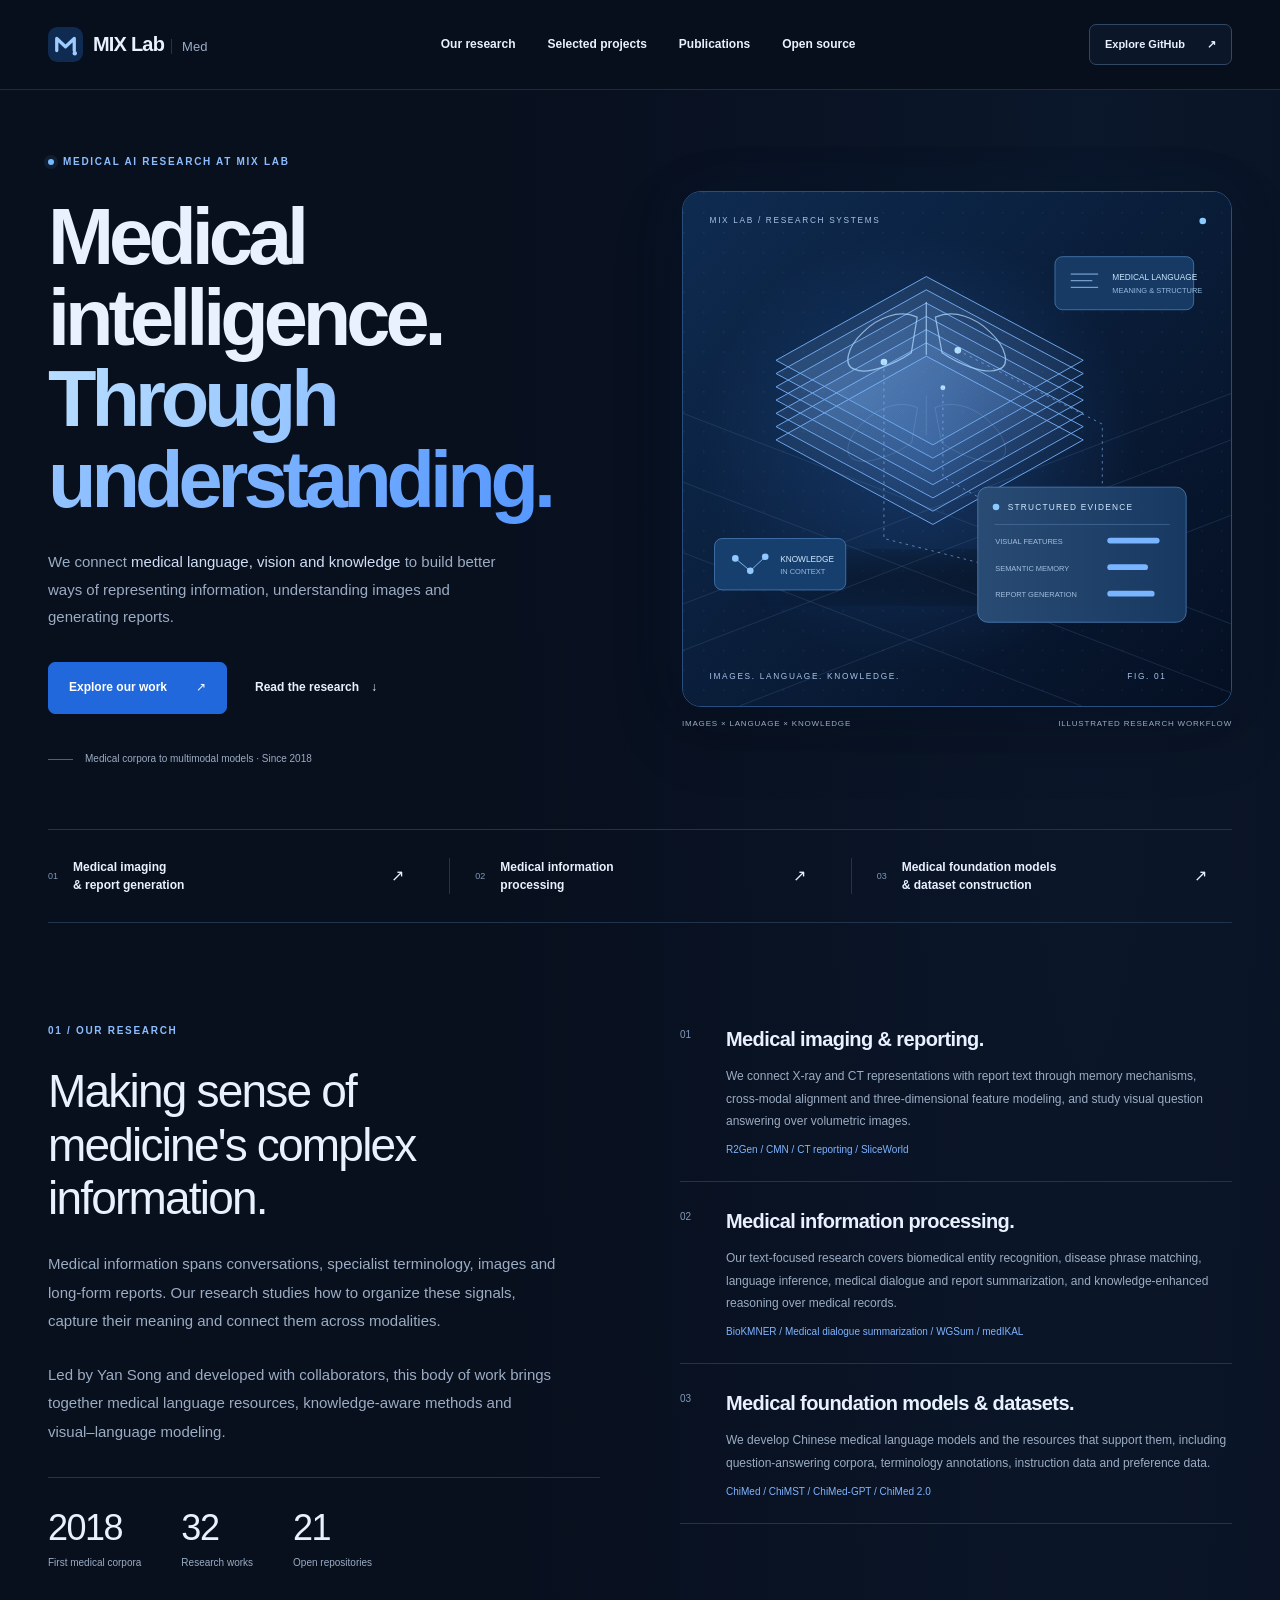
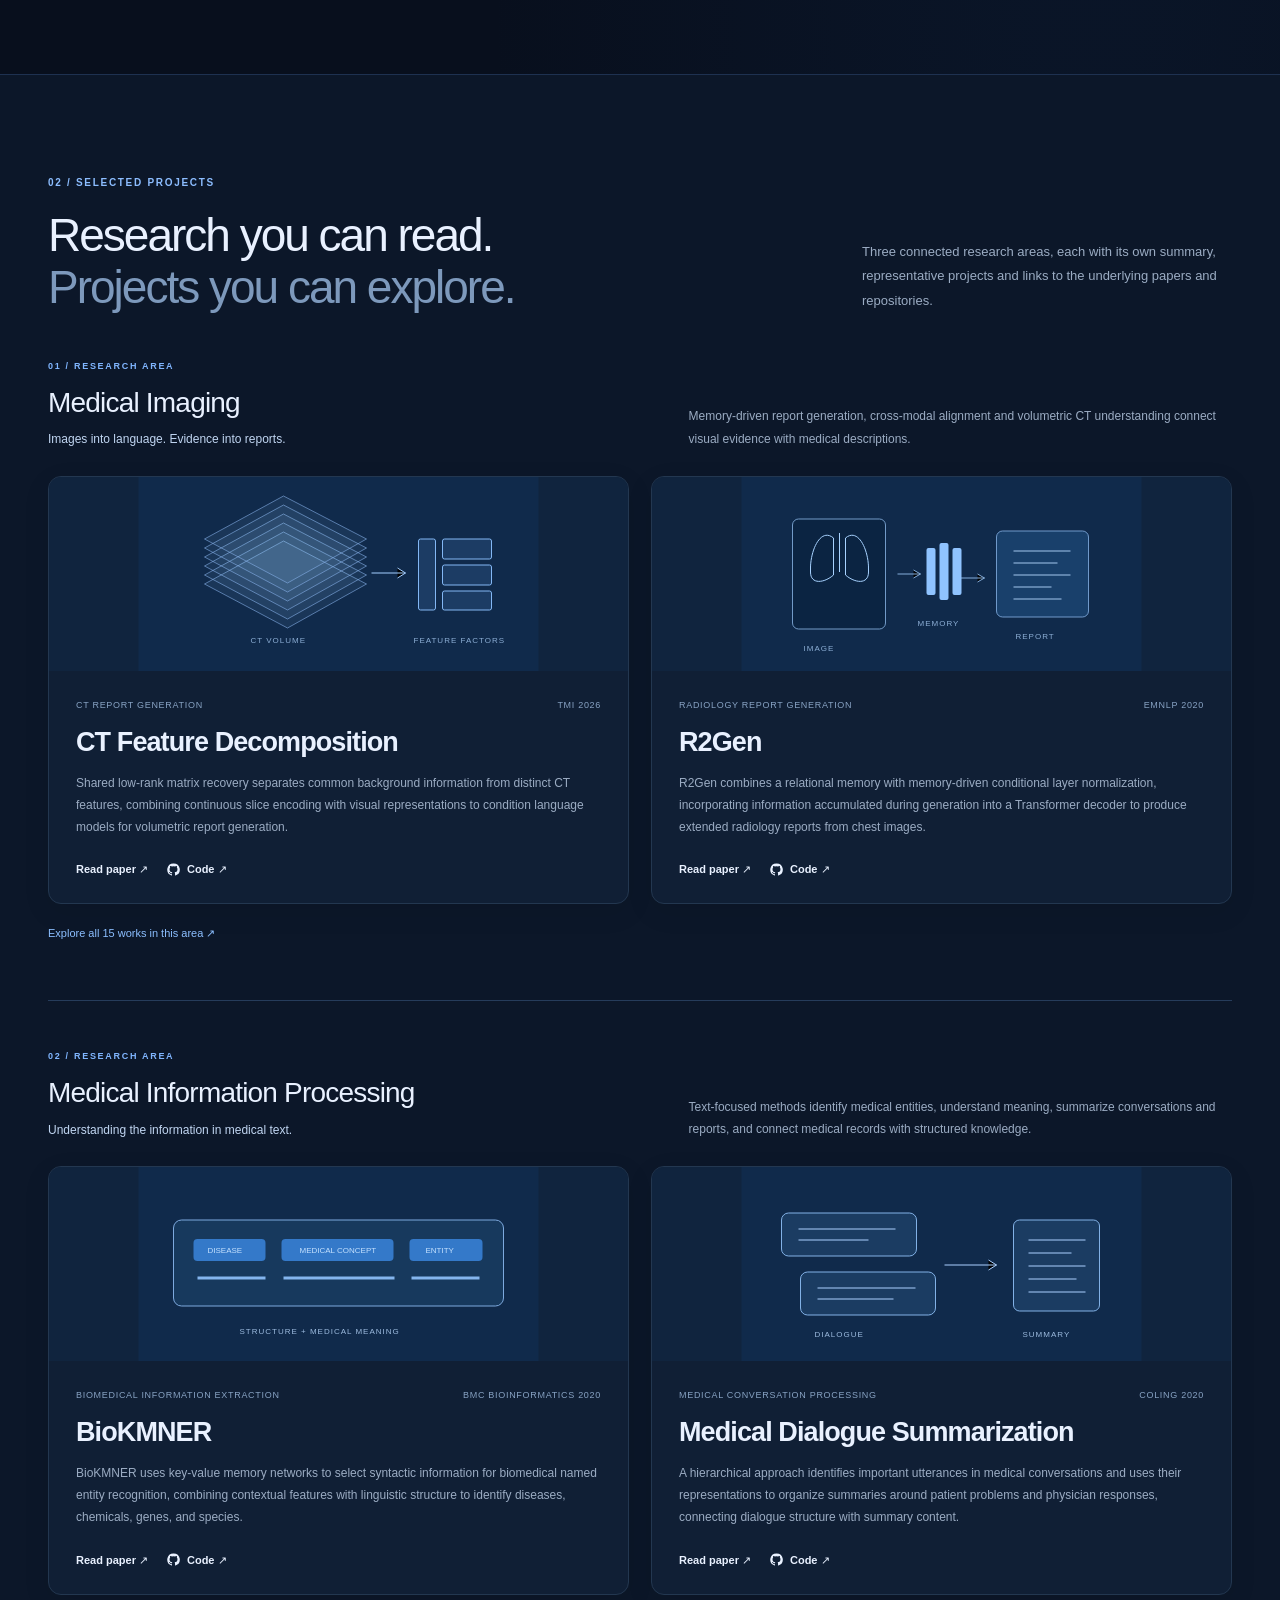
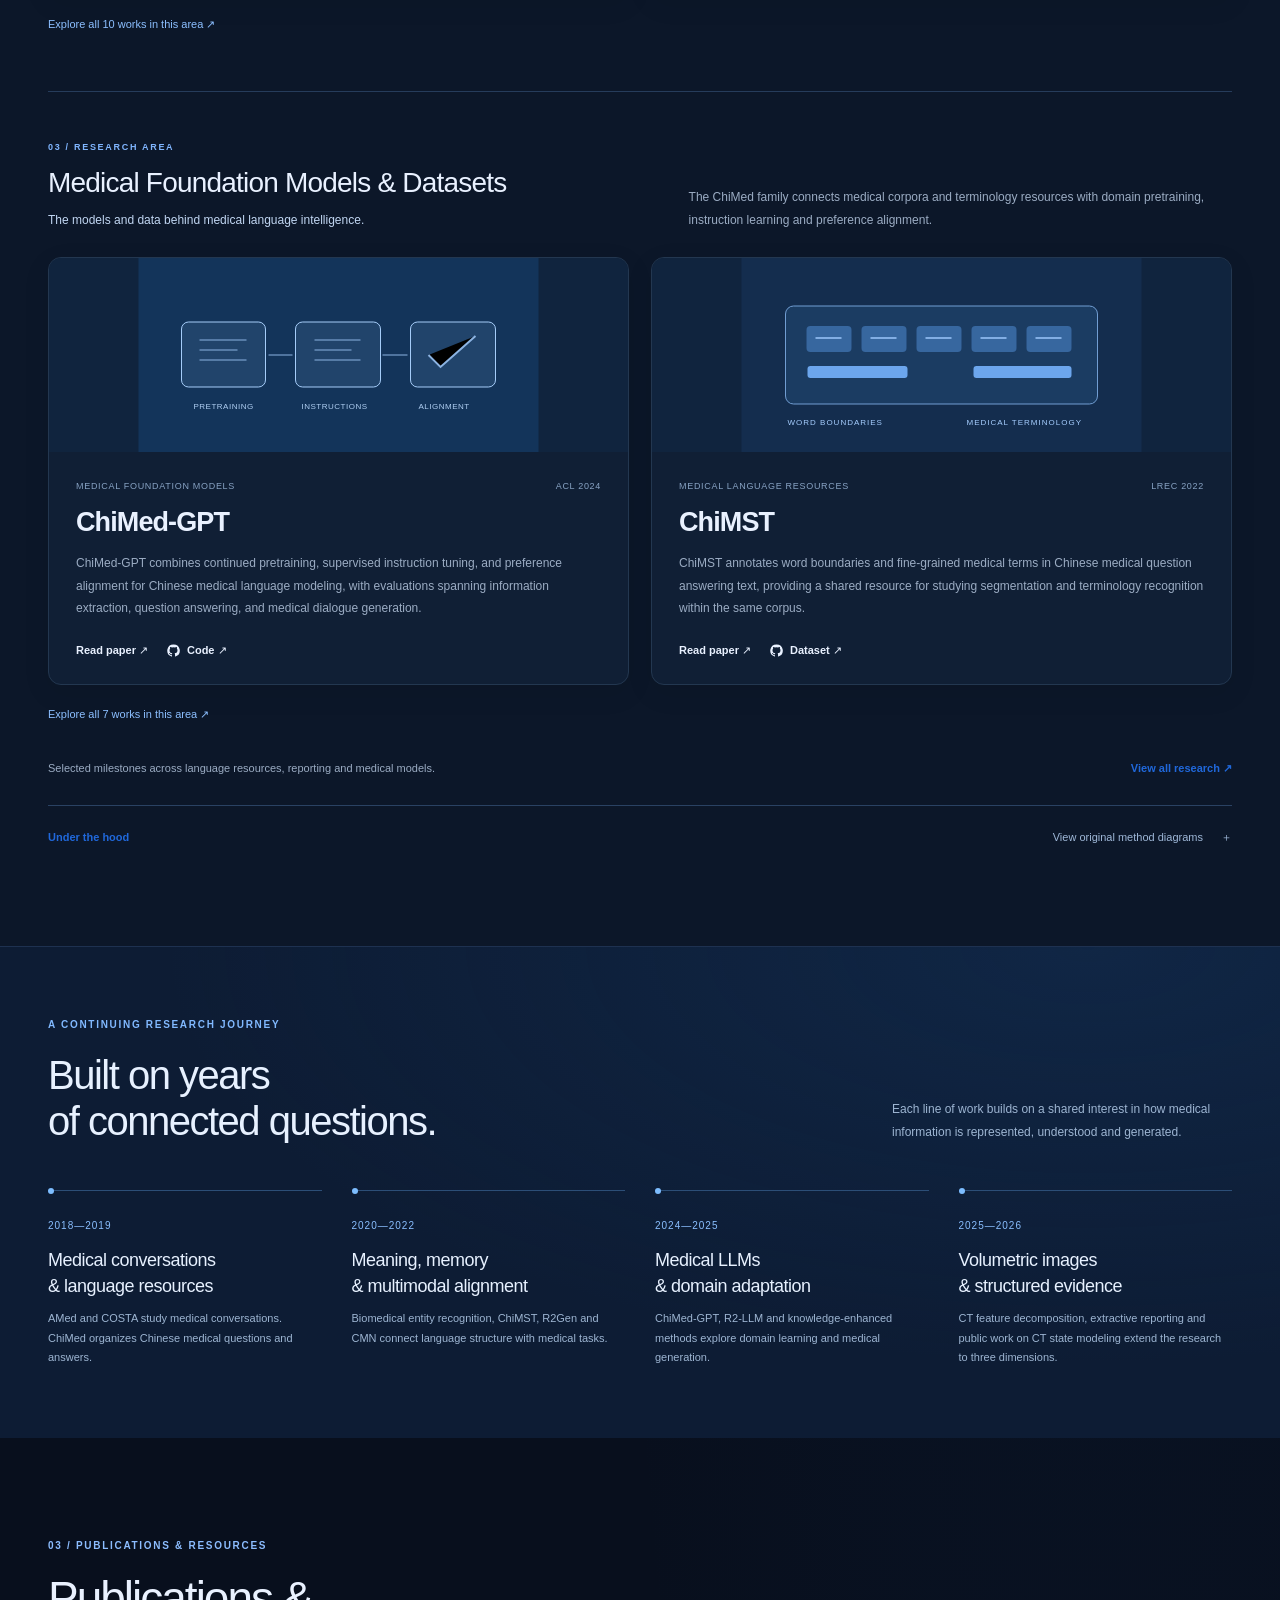
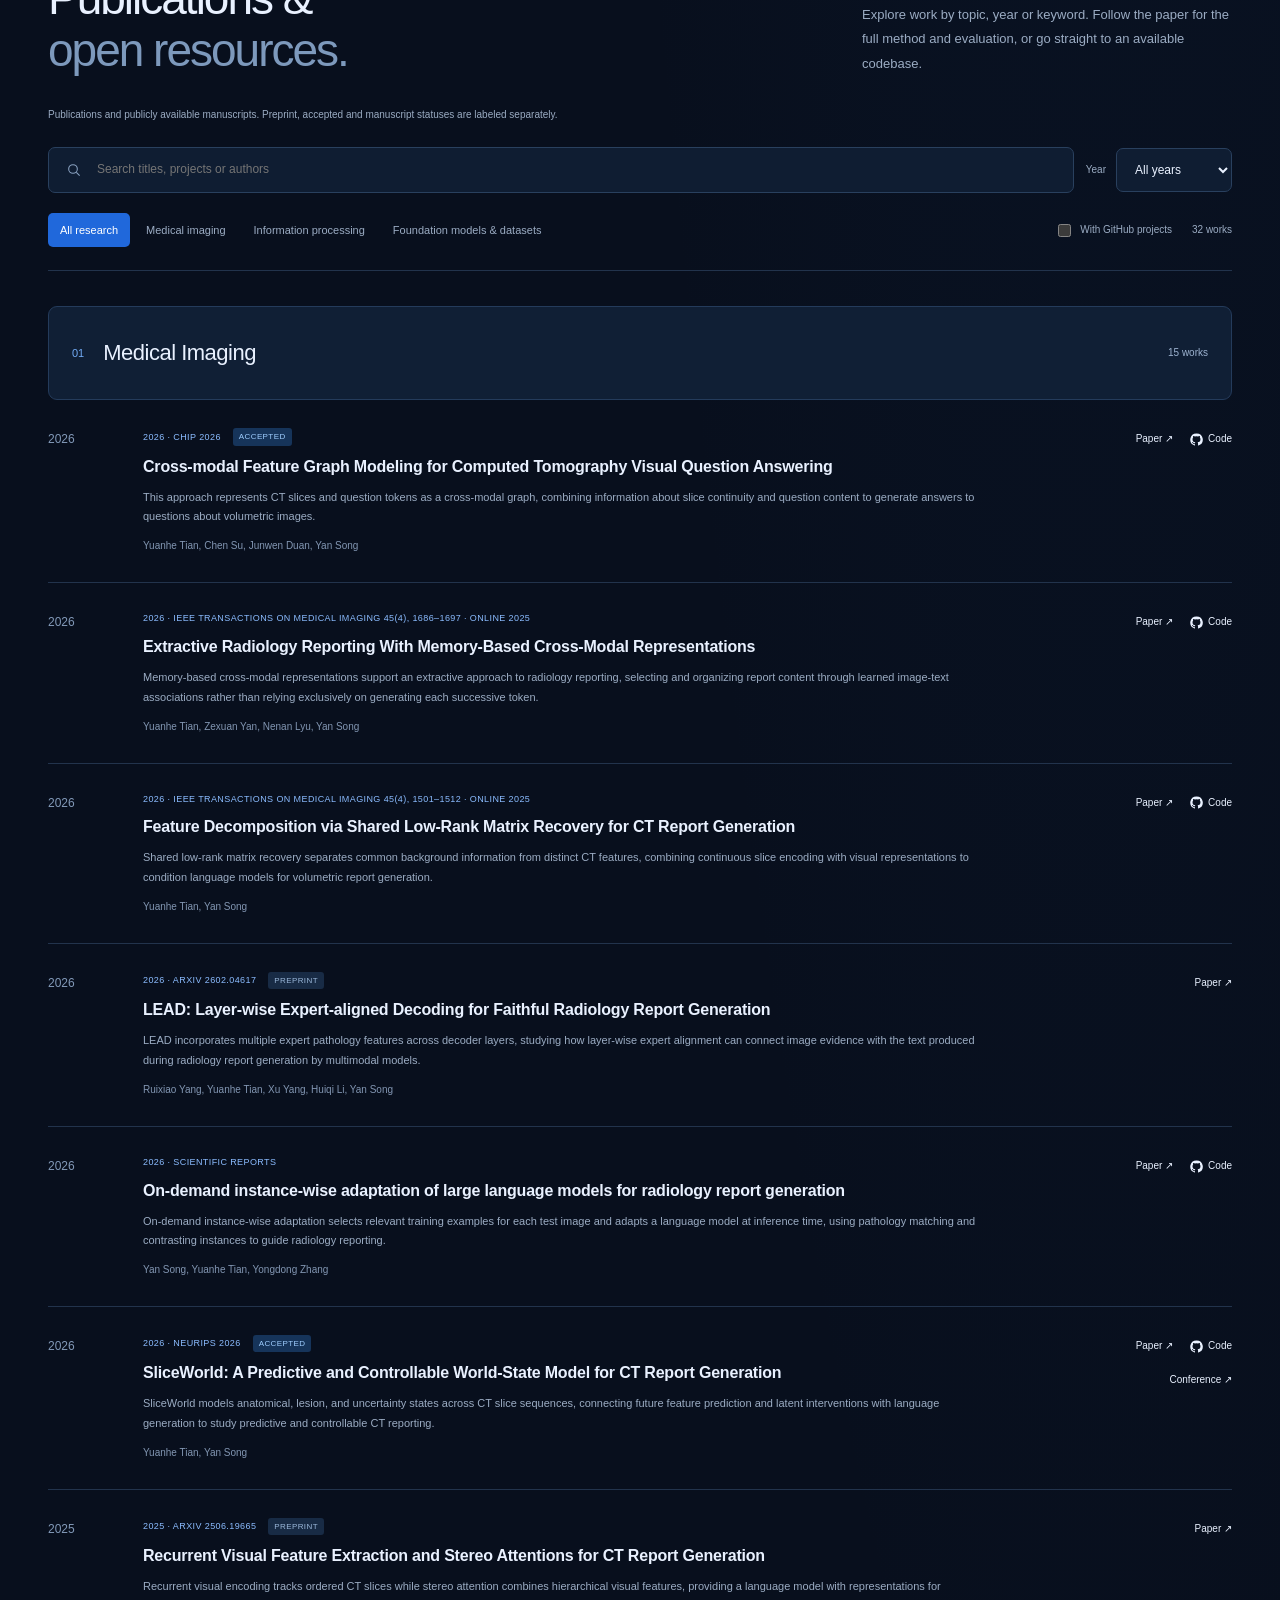
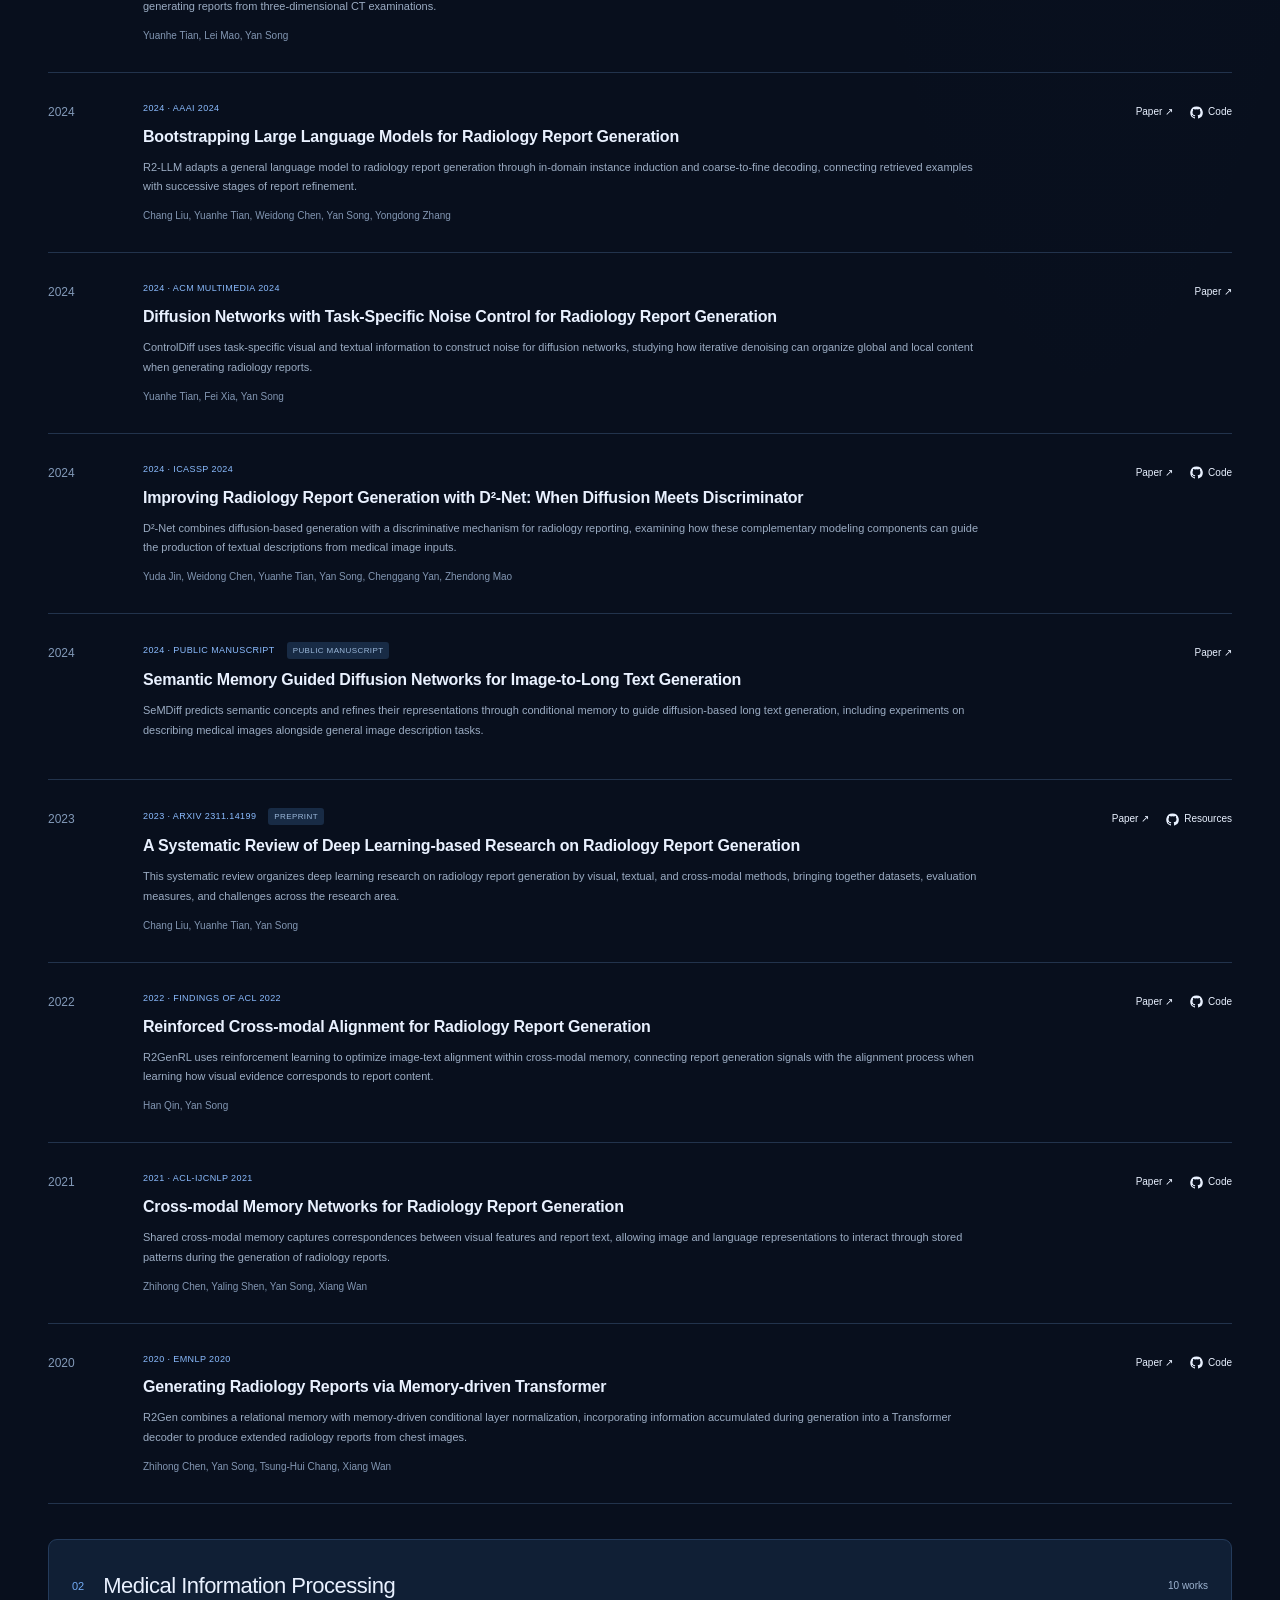
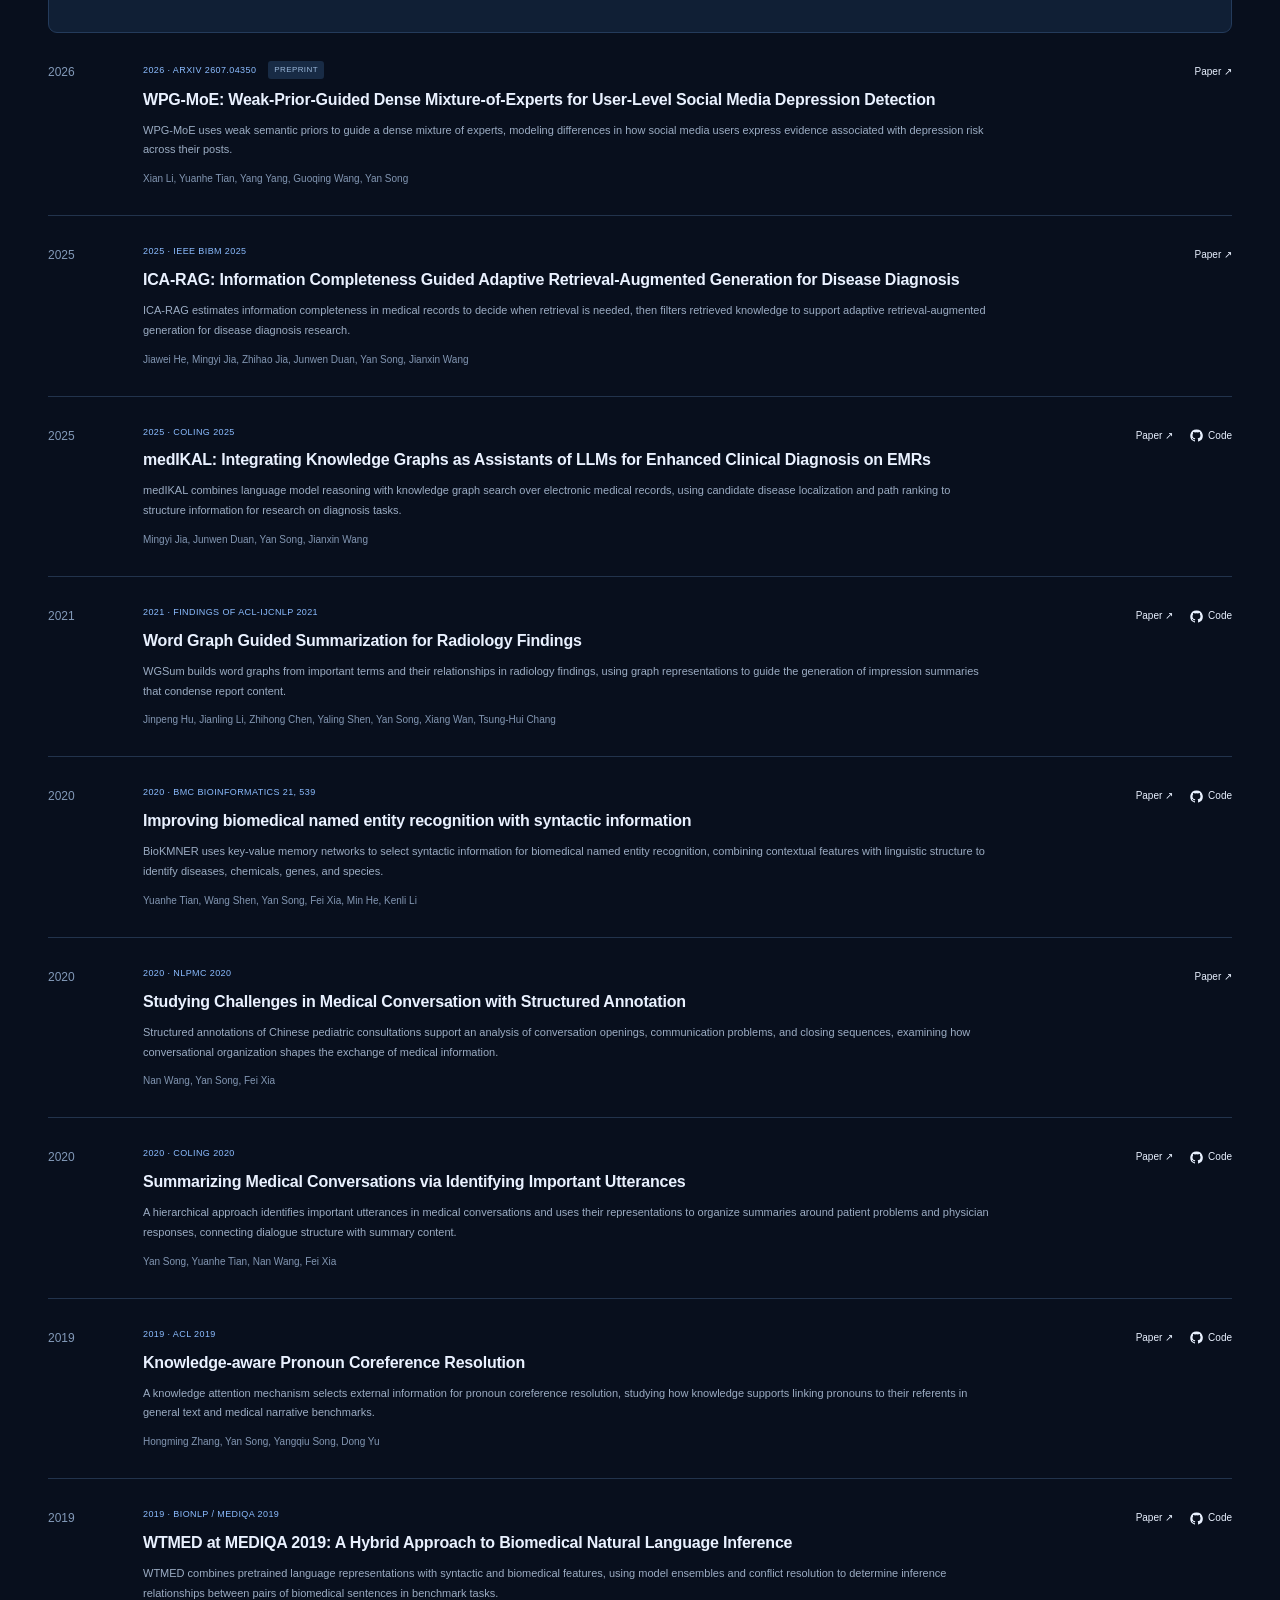
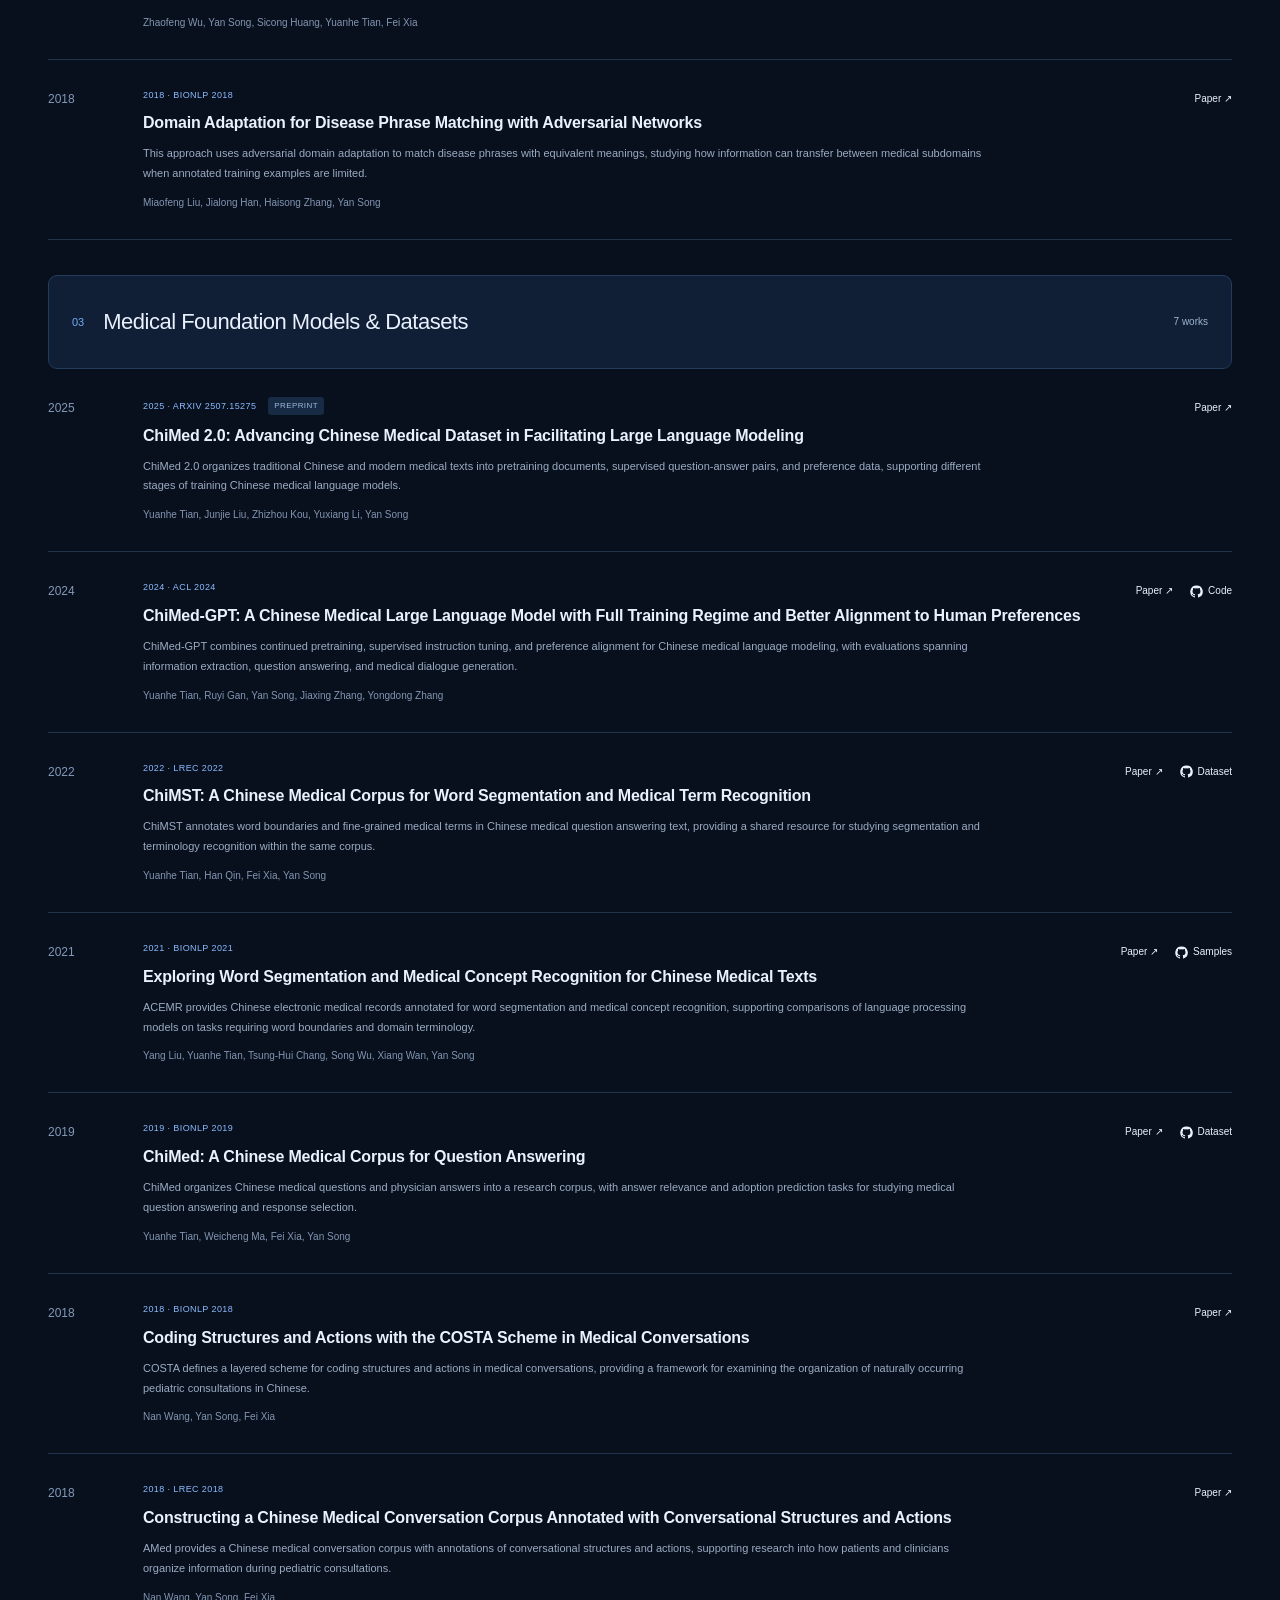
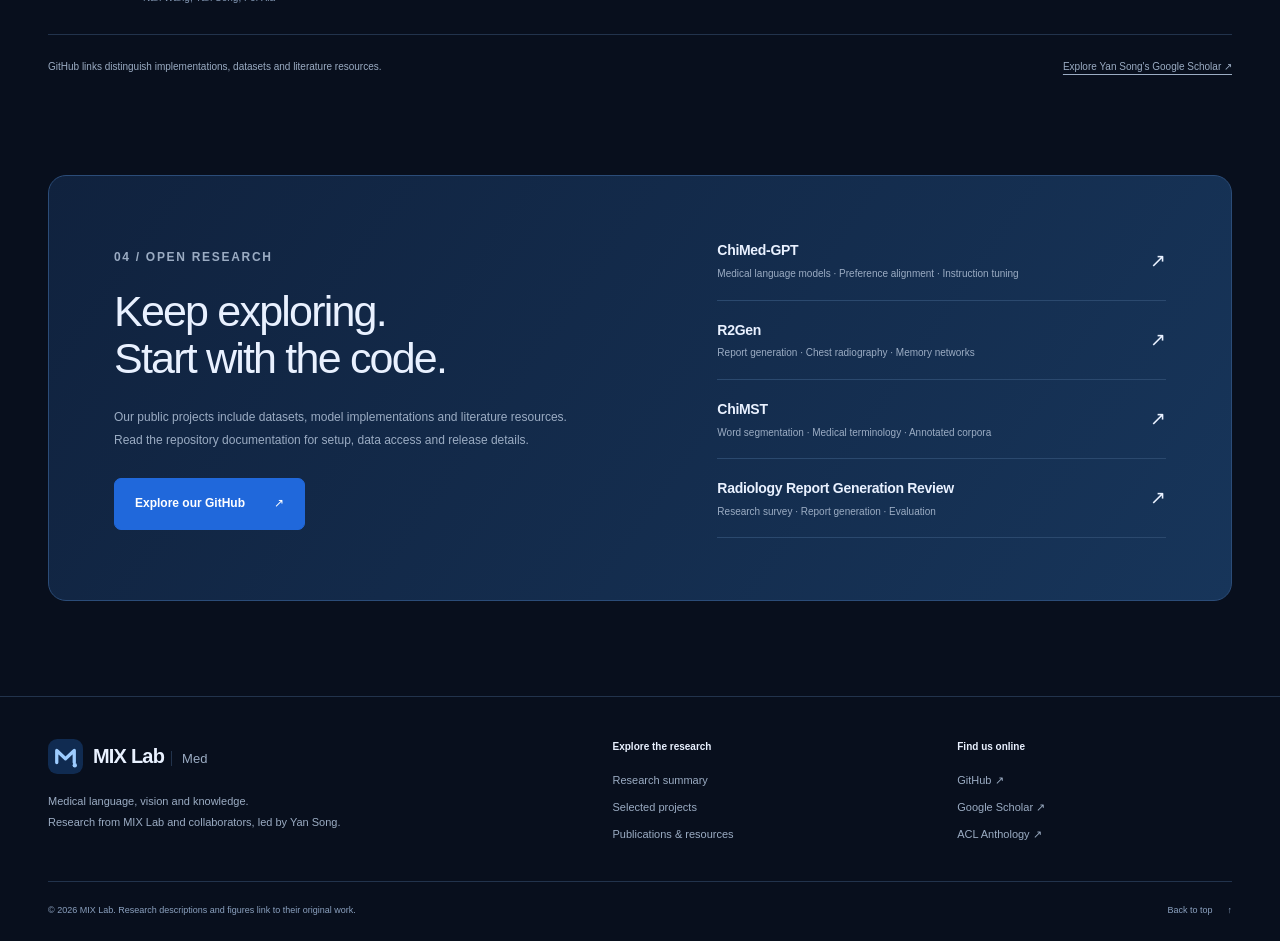
==== commit 95486229: "Improve mobile readability, touch controls and responsive layouts" ====
--- a/index.html
+++ b/index.html
@@ -2,7 +2,7 @@
 <html lang="en">
 <head>
   <meta charset="utf-8">
-  <meta name="viewport" content="width=device-width,initial-scale=1">
+  <meta name="viewport" content="width=device-width,initial-scale=1,viewport-fit=cover">
   <title>MIX Lab Med — Medical Language, Vision &amp; Intelligence</title>
   <meta name="description" content="Explore MIX Lab's medical AI research, connecting medical corpora, language understanding, radiology reporting and foundation models. Publications, summaries and open-source code.">
   <meta name="theme-color" content="#080f1d">
@@ -15,7 +15,8 @@
   <meta name="twitter:card" content="summary_large_image">
   <link rel="icon" href="./assets/favicon.svg?v=blue" type="image/svg+xml">
   <link rel="stylesheet" href="./assets/styles.css?v=20261109-blue-areas2">
-  <script src="./assets/main.js?v=20261109-blue-areas2" defer></script>
+  <link rel="stylesheet" href="./assets/mobile.css?v=20261109-mobile1" media="(max-width: 900px)">
+  <script src="./assets/main.js?v=20261109-mobile1" defer></script>
 </head>
 <body>
   <a class="skip" href="#main">Skip to content</a>
@@ -28,12 +29,12 @@
   <main id="main">
     <section class="hero"><div class="wrap hero-grid">
       <div class="hero-copy reveal"><p class="eyebrow"><span class="status-dot" aria-hidden="true"></span>Medical AI research at MIX Lab</p>
-      <h1>Medical<br>intelligence.<br><span>Through<br>understanding.</span></h1>
+      <h1>Medical<br> intelligence.<br><span>Through<br> understanding.</span></h1>
       <p class="hero-description">We connect <strong>medical language, vision and knowledge</strong> to build better ways of representing information, understanding images and generating reports.</p>
       <div class="hero-actions"><a class="button" href="#projects">Explore our work <span aria-hidden="true">↗</span></a><a class="text-link" href="#publications">Read the research <span aria-hidden="true">↓</span></a></div>
       <div class="hero-bottom"><span class="mini-rule" aria-hidden="true"></span><span>Medical corpora to multimodal models · Since 2018</span></div></div>
       <figure class="hero-art"><img src="./assets/hero-system.svg?v=blue" width="660" height="620" alt="An illustrated research workflow connecting image planes, medical knowledge and structured reporting" fetchpriority="high"><figcaption><span>Images × Language × Knowledge</span><span>Illustrated research workflow</span></figcaption></figure>
-    </div><div class="wrap hero-index"><a href="#imaging"><small>01</small><span>Medical imaging<br>&amp; report generation</span><b aria-hidden="true">↗</b></a><a href="#language"><small>02</small><span>Medical information<br>processing</span><b aria-hidden="true">↗</b></a><a href="#foundations"><small>03</small><span>Medical foundation models<br>&amp; dataset construction</span><b aria-hidden="true">↗</b></a></div></section>
+    </div><div class="wrap hero-index"><a href="#imaging"><small>01</small><span>Medical imaging<br> &amp; report generation</span><b aria-hidden="true">↗</b></a><a href="#language"><small>02</small><span>Medical information<br> processing</span><b aria-hidden="true">↗</b></a><a href="#foundations"><small>03</small><span>Medical foundation models<br> &amp; dataset construction</span><b aria-hidden="true">↗</b></a></div></section>
 
     <section class="section wrap overview" id="research"><div class="overview-copy"><p class="eyebrow">01 / Our research</p><h2>Making sense of<br>medicine's complex<br>information.</h2><p>Medical information spans conversations, specialist terminology, images and long-form reports. Our research studies how to organize these signals, capture their meaning and connect them across modalities.</p><p>Led by Yan Song and developed with collaborators, this body of work brings together medical language resources, knowledge-aware methods and visual–language modeling.</p><div class="stats"><div class="stat"><strong>2018</strong><span>First medical corpora</span></div><div class="stat"><strong>32</strong><span>Research works</span></div><div class="stat"><strong>21</strong><span>Open repositories</span></div></div></div>
     <div class="programs">
@@ -52,7 +53,7 @@
     <section class="journey" id="journey"><div class="wrap"><div class="journey-top"><div><p class="eyebrow">A continuing research journey</p><h2>Built on years<br>of connected questions.</h2></div><p>Each line of work builds on a shared interest in how medical information is represented, understood and generated.</p></div><div class="milestones"><article class="milestone"><time>2018—2019</time><h3>Medical conversations<br>&amp; language resources</h3><p>AMed and COSTA study medical conversations. ChiMed organizes Chinese medical questions and answers.</p></article><article class="milestone"><time>2020—2022</time><h3>Meaning, memory<br>&amp; multimodal alignment</h3><p>Biomedical entity recognition, ChiMST, R2Gen and CMN connect language structure with medical tasks.</p></article><article class="milestone"><time>2024—2025</time><h3>Medical LLMs<br>&amp; domain adaptation</h3><p>ChiMed-GPT, R2-LLM and knowledge-enhanced methods explore domain learning and medical generation.</p></article><article class="milestone"><time>2025—2026</time><h3>Volumetric images<br>&amp; structured evidence</h3><p>CT feature decomposition, extractive reporting and public work on CT state modeling extend the research to three dimensions.</p></article></div></div></section>
 
     <section class="catalog section wrap" id="publications"><div class="section-heading"><div><p class="eyebrow">03 / Publications &amp; resources</p><h2>Publications &amp;<br><span class="muted">open resources.</span></h2></div><p>Explore work by topic, year or keyword. Follow the paper for the full method and evaluation, or go straight to an available codebase.</p></div><p class="catalog-status-note">Publications and publicly available manuscripts. Preprint, accepted and manuscript statuses are labeled separately.</p>
-    <div class="search-row"><label class="search-field"><svg viewBox="0 0 24 24" fill="none" stroke-width="1.6" aria-hidden="true"><circle cx="10.5" cy="10.5" r="6.5"/><path d="m15.5 15.5 5 5"/></svg><input id="search" type="search" aria-label="Search research" placeholder="Search a title, project, author or research topic…"></label><label class="select-label">Year <select id="year"><option value="">All years</option><option value="2026">2026</option><option value="2025">2025</option><option value="2024">2024</option><option value="2023">2023</option><option value="2022">2022</option><option value="2021">2021</option><option value="2020">2020</option><option value="2019">2019</option><option value="2018">2018</option></select></label></div>
+    <div class="search-row"><label class="search-field"><svg viewBox="0 0 24 24" fill="none" stroke-width="1.6" aria-hidden="true"><circle cx="10.5" cy="10.5" r="6.5"/><path d="m15.5 15.5 5 5"/></svg><input id="search" type="search" aria-label="Search research" placeholder="Search titles, projects or authors"></label><label class="select-label">Year <select id="year"><option value="">All years</option><option value="2026">2026</option><option value="2025">2025</option><option value="2024">2024</option><option value="2023">2023</option><option value="2022">2022</option><option value="2021">2021</option><option value="2020">2020</option><option value="2019">2019</option><option value="2018">2018</option></select></label></div>
     <div class="filter-row"><div class="filters" aria-label="Filter by research area"><button type="button" data-category="all" aria-pressed="true">All research</button><button type="button" data-category="imaging" aria-pressed="false">Medical imaging</button><button type="button" data-category="language" aria-pressed="false">Information processing</button><button type="button" data-category="foundations" aria-pressed="false">Foundation models &amp; datasets</button></div><div class="catalog-options"><label class="code-only"><input id="code-only" type="checkbox">With GitHub projects</label><span class="result-count" id="result-count" role="status" aria-live="polite">32 works</span></div></div>
     <div class="paper-list" id="paper-list"><section class="catalog-group" id="catalog-imaging" data-area="imaging" aria-labelledby="catalog-imaging-title"><header class="catalog-group-heading"><div><span>01</span><h3 id="catalog-imaging-title">Medical Imaging</h3></div><p>15 works</p></header><article class="paper" id="paper-ct-vqa" data-year="2026" data-category="imaging" data-code="true" data-search="cross-modal feature graph modeling for computed tomography visual question answering ct feature graphing yuanhe tian, chen su, junwen duan, yan song this approach represents ct slices and question tokens as a cross-modal graph, combining information about slice continuity and question content to generate answers to questions about volumetric images. 2026 chip 2026 ct imaging visual question answering graph representations vision &amp; reporting"><div class="paper-year">2026</div><div><p class="paper-meta"><span>2026 · CHIP 2026</span><span class="publication-status accepted">Accepted</span></p><h4><a href="https://arxiv.org/abs/2507.04333" target="_blank" rel="noopener noreferrer">Cross-modal Feature Graph Modeling for Computed Tomography Visual Question Answering</a></h4><p class="paper-description">This approach represents CT slices and question tokens as a cross-modal graph, combining information about slice continuity and question content to generate answers to questions about volumetric images.</p><p class="paper-authors">Yuanhe Tian, Chen Su, Junwen Duan, Yan Song</p></div><div class="paper-actions"><a href="https://arxiv.org/abs/2507.04333" target="_blank" rel="noopener noreferrer" aria-label="Read CT Feature Graphing">Paper ↗</a><a href="https://github.com/synlp/A-GCN-CTVQA" target="_blank" rel="noopener noreferrer" aria-label="View CT Feature Graphing code on GitHub"><svg class="gh-icon" viewBox="0 0 24 24" aria-hidden="true"><path d="M12 .7a11.5 11.5 0 0 0-3.64 22.4c.57.1.79-.25.79-.56v-2.14c-3.21.7-3.89-1.37-3.89-1.37-.52-1.34-1.28-1.7-1.28-1.7-1.04-.72.08-.7.08-.7 1.16.09 1.77 1.2 1.77 1.2 1.03 1.77 2.7 1.26 3.36.96.1-.75.4-1.26.73-1.55-2.56-.29-5.26-1.28-5.26-5.69 0-1.26.45-2.28 1.18-3.08-.12-.3-.51-1.46.11-3.04 0 0 .97-.31 3.16 1.18a10.97 10.97 0 0 1 5.76 0c2.2-1.49 3.16-1.18 3.16-1.18.63 1.58.23 2.74.12 3.04.74.8 1.18 1.82 1.18 3.08 0 4.42-2.7 5.4-5.28 5.69.42.36.79 1.06.79 2.14v3.2c0 .31.21.67.8.56A11.5 11.5 0 0 0 12 .7Z"/></svg> Code</a></div></article>
 <article class="paper" id="paper-extractive-rrg" data-year="2026" data-category="imaging" data-code="true" data-search="extractive radiology reporting with memory-based cross-modal representations memory-based extractive reporting yuanhe tian, zexuan yan, nenan lyu, yan song memory-based cross-modal representations support an extractive approach to radiology reporting, selecting and organizing report content through learned image-text associations rather than relying exclusively on generating each successive token. 2026 ieee transactions on medical imaging 45(4), 1686–1697 · online 2025 extractive reporting cross-modal representations memory networks vision &amp; reporting"><div class="paper-year">2026</div><div><p class="paper-meta"><span>2026 · IEEE Transactions on Medical Imaging 45(4), 1686–1697 · online 2025</span></p><h4><a href="https://doi.org/10.1109/TMI.2025.3636868" target="_blank" rel="noopener noreferrer">Extractive Radiology Reporting With Memory-Based Cross-Modal Representations</a></h4><p class="paper-description">Memory-based cross-modal representations support an extractive approach to radiology reporting, selecting and organizing report content through learned image-text associations rather than relying exclusively on generating each successive token.</p><p class="paper-authors">Yuanhe Tian, Zexuan Yan, Nenan Lyu, Yan Song</p></div><div class="paper-actions"><a href="https://doi.org/10.1109/TMI.2025.3636868" target="_blank" rel="noopener noreferrer" aria-label="Read Memory-Based Extractive Reporting">Paper ↗</a><a href="https://github.com/synlp/Mem-ERR" target="_blank" rel="noopener noreferrer" aria-label="View Memory-Based Extractive Reporting code on GitHub"><svg class="gh-icon" viewBox="0 0 24 24" aria-hidden="true"><path d="M12 .7a11.5 11.5 0 0 0-3.64 22.4c.57.1.79-.25.79-.56v-2.14c-3.21.7-3.89-1.37-3.89-1.37-.52-1.34-1.28-1.7-1.28-1.7-1.04-.72.08-.7.08-.7 1.16.09 1.77 1.2 1.77 1.2 1.03 1.77 2.7 1.26 3.36.96.1-.75.4-1.26.73-1.55-2.56-.29-5.26-1.28-5.26-5.69 0-1.26.45-2.28 1.18-3.08-.12-.3-.51-1.46.11-3.04 0 0 .97-.31 3.16 1.18a10.97 10.97 0 0 1 5.76 0c2.2-1.49 3.16-1.18 3.16-1.18.63 1.58.23 2.74.12 3.04.74.8 1.18 1.82 1.18 3.08 0 4.42-2.7 5.4-5.28 5.69.42.36.79 1.06.79 2.14v3.2c0 .31.21.67.8.56A11.5 11.5 0 0 0 12 .7Z"/></svg> Code</a></div></article>
--- a/assets/mobile.css
+++ b/assets/mobile.css
@@ -0,0 +1,145 @@
+/* Touch-first layouts; desktop styling remains in styles.css. */
+@media (max-width: 900px) {
+  html { scroll-padding-top: 88px; -webkit-text-size-adjust: 100%; }
+  .wrap { width: min(680px, calc(100% - 40px)); }
+  .nav { height: auto; min-height: 70px; padding-top: env(safe-area-inset-top, 0px); }
+  .nav-inner { min-height: 70px; gap: 16px; }
+  .nav-links, .nav-cta { display: none; }
+  .mobile-menu { display: block; font-size: 14px; }
+  .mobile-menu summary { display: flex; min-width: 76px; min-height: 44px; align-items: center; justify-content: center; border: 1px solid #2c4262; border-radius: 8px; padding: 8px 12px; }
+  .mobile-menu nav { top: calc(100% + 8px); right: 20px; width: min(320px, calc(100vw - 40px)); max-height: calc(100dvh - 110px); overflow-y: auto; overscroll-behavior: contain; padding: 10px; gap: 2px; border-color: #2c4262; }
+  .mobile-menu nav a { display: flex; align-items: center; min-height: 48px; padding: 10px 14px; border-radius: 6px; }
+  .mobile-menu nav a:hover { background: #163154; }
+  .hero { padding-top: 32px; }
+  .hero-grid { grid-template-columns: minmax(0, 1fr); gap: 28px; }
+  .hero-copy, .hero-art, .program, .program > div, .project, .project-content, .paper, .paper > div, .catalog-group, .research-block-heading > div { min-width: 0; }
+  .hero .eyebrow { font-size: 10px; line-height: 1.6; letter-spacing: 1.1px; margin-bottom: 20px; }
+  .hero h1 { font-size: clamp(36px, 8.5vw, 60px); line-height: 1.08; letter-spacing: -1.8px; margin-bottom: 22px; }
+  .hero h1 br { display: none; }
+  .hero h1 span { display: block; margin-top: 3px; }
+  .hero-description { font-size: 15px; line-height: 1.8; max-width: 600px; }
+  .hero-actions { display: grid; grid-template-columns: 1fr 1fr; gap: 12px; margin-top: 24px; }
+  .hero-actions .button, .hero-actions .text-link { min-height: 48px; padding: 12px; font-size: 13px; gap: 10px; justify-content: center; border-radius: 8px; white-space: normal; text-align: center; }
+  .hero-actions .text-link { border: 1px solid #2d4566; }
+  .hero-bottom { font-size: 11px; line-height: 1.7; margin-top: 22px; gap: 10px; }
+  .hero-bottom .mini-rule { flex: 0 0 18px; }
+  .hero-art { width: min(100%, 480px); margin-inline: auto; }
+  .hero-art img { border-radius: 14px; }
+  .hero-art figcaption { flex-wrap: wrap; gap: 4px 12px; font-size: 9px; line-height: 1.6; letter-spacing: .5px; }
+  .hero-index { grid-template-columns: minmax(0, 1fr); margin-top: 28px; padding: 0; gap: 0; }
+  .hero-index a, .hero-index a + a { min-height: 66px; padding: 16px 0 !important; border-left: 0 !important; gap: 15px; }
+  .hero-index a + a { border-top: 1px solid var(--line); }
+  .hero-index small { display: block; font-size: 11px; }
+  .hero-index span { font-size: 14px; line-height: 1.6; }
+  .hero-index b { margin: 0 0 0 auto; }
+  .hero-index br { display: none; }
+  .section { padding-block: 52px; }
+  .overview { grid-template-columns: minmax(0, 1fr); gap: 30px; }
+  .overview-copy h2, .section-heading h2, .journey h2 { font-size: clamp(28px, 6.5vw, 40px); line-height: 1.2; letter-spacing: -1px; }
+  .overview-copy > p:not(.eyebrow), .section-heading > p, .program p, .research-block-heading > p, .journey-top > p, .open-panel p { font-size: 14px; line-height: 1.85; }
+  .section-heading { display: block; margin-bottom: 28px; }
+  .section-heading > p { margin-top: 18px; max-width: none; }
+  .eyebrow { font-size: 10px; line-height: 1.65; }
+  .stats { display: grid; grid-template-columns: repeat(3, minmax(0, 1fr)); gap: 12px; padding-top: 22px; margin-top: 24px; }
+  .stat strong { font-size: 32px; }
+  .stat span { display: block; font-size: 11px; line-height: 1.6; margin-top: 6px; }
+  .programs { display: grid; grid-template-columns: minmax(0, 1fr); gap: 0; }
+  .program { grid-template-columns: 22px minmax(0, 1fr); gap: 12px; padding-block: 24px; }
+  .program h3 { font-size: 21px; line-height: 1.4; }
+  .program-number { font-size: 11px; }
+  .program .project-refs { font-size: 12px; line-height: 2; }
+  .project-refs a { display: inline-block; min-height: 30px; padding-block: 3px; }
+  .research-block-heading { grid-template-columns: minmax(0, 1fr); gap: 14px; margin-bottom: 22px; }
+  .research-block-heading h3 { font-size: clamp(24px, 5.2vw, 30px); line-height: 1.3; }
+  .research-block-heading .area-subtitle { font-size: 14px; line-height: 1.75; }
+  .research-block-heading .eyebrow { font-size: 10px; }
+  .research-block .projects-grid { grid-template-columns: minmax(0, 1fr); gap: 20px; }
+  .project-visual { height: auto; aspect-ratio: 400 / 194; }
+  .project-visual svg { width: 100%; height: auto; }
+  .project-content { padding: 22px; }
+  .project-meta { flex-wrap: wrap; gap: 5px 12px; font-size: 10px; line-height: 1.7; }
+  .project h4 { font-size: 25px; line-height: 1.3; overflow-wrap: anywhere; }
+  .project-description { font-size: 14px; line-height: 1.85; margin-bottom: 18px; }
+  .project-links { gap: 10px; flex-wrap: wrap; }
+  .project-links a, .paper-actions a { display: inline-flex; justify-content: center; align-items: center; min-height: 44px; gap: 8px; padding: 10px 14px; border: 1px solid #314e73; border-radius: 7px; background: #142b49; font-size: 13px; }
+  .area-catalog-link { display: inline-flex; align-items: center; min-height: 44px; font-size: 13px; line-height: 1.6; margin-top: 12px; }
+  .research-block + .research-block { margin-top: 32px; padding-top: 32px; }
+  .feature-footer { flex-wrap: wrap; gap: 10px; font-size: 12px; line-height: 1.8; }
+  .feature-footer a { display: inline-flex; min-height: 44px; align-items: center; }
+  .method-gallery summary { min-height: 48px; align-items: center; font-size: 12px; gap: 16px; }
+  .method-gallery summary > span:last-child { text-align: right; }
+  .method-gallery summary b { margin-left: 6px; }
+  .method-images { grid-template-columns: minmax(0, 1fr); }
+  .method-images img { height: auto; max-height: 320px; }
+  .method-images figcaption { font-size: 11px; line-height: 1.7; }
+  .journey { padding-block: 48px; }
+  .journey-top { display: block; margin-bottom: 30px; }
+  .journey-top > p { max-width: none; margin-top: 18px; }
+  .milestones { grid-template-columns: minmax(0, 1fr); gap: 0; }
+  .milestone { border-top: 0; border-left: 1px solid #35577f; padding: 0 0 28px 23px; }
+  .milestone:before { top: 5px; left: -3.5px; }
+  .milestone:last-child { padding-bottom: 0; }
+  .milestone h3 { font-size: 20px; line-height: 1.4; margin: 9px 0; }
+  .milestone time { font-size: 12px; }
+  .milestone p { font-size: 14px; line-height: 1.85; }
+  .catalog-status-note { font-size: 12px; line-height: 1.8; }
+  .search-row { display: grid; grid-template-columns: minmax(0, 1fr); gap: 12px; }
+  .search-field { min-height: 50px; padding: 10px 13px; }
+  .search-field input { font-size: 16px; min-height: 28px; }
+  .select-label { display: grid; grid-template-columns: auto minmax(0, 1fr); gap: 14px; width: 100%; font-size: 13px; }
+  .select-label select { width: 100%; min-height: 48px; padding: 10px 14px; font-size: 16px; }
+  .filter-row { flex-direction: column; align-items: stretch; gap: 14px; }
+  .filters { display: grid; grid-template-columns: repeat(2, minmax(0, 1fr)); gap: 8px; }
+  .filters button { min-height: 48px; padding: 10px 9px; border: 1px solid #2b4261; font-size: 12px; line-height: 1.5; white-space: normal; text-align: center; }
+  .filters button[aria-pressed=true] { border-color: #4287e9; }
+  .catalog-options { min-height: 44px; gap: 12px; }
+  .code-only { min-height: 44px; gap: 9px; font-size: 13px; }
+  .code-only input { width: 20px; height: 20px; margin: 0; }
+  .result-count { font-size: 12px; }
+  .catalog-group-heading { display: grid; grid-template-columns: minmax(0, 1fr); align-items: start; padding: 20px 17px; gap: 8px; margin-top: 26px; }
+  .catalog-group-heading > div { gap: 12px; align-items: baseline; }
+  .catalog-group-heading h3 { font-size: 21px; line-height: 1.4; }
+  .catalog-group-heading > p { font-size: 12px; padding-left: 29px; }
+  .paper { grid-template-columns: minmax(0, 1fr); gap: 12px; background: #0e1c31; border: 1px solid #233954; border-radius: 11px; padding: 19px 17px; margin-top: 14px; }
+  .paper-year { display: none; }
+  .paper-meta { font-size: 11px; line-height: 1.7; gap: 7px; letter-spacing: .2px; }
+  .publication-status { font-size: 10px; padding: 3px 7px; }
+  .paper h4 { font-size: 17px; line-height: 1.5; margin-bottom: 12px; overflow-wrap: anywhere; }
+  .paper-description { font-size: 14px; line-height: 1.85; margin-bottom: 12px; }
+  .paper-authors { font-size: 12px; line-height: 1.75; overflow-wrap: anywhere; }
+  .paper-actions { justify-content: start; gap: 10px; padding-top: 0; }
+  .gh-icon { width: 15px; height: 15px; }
+  .catalog-foot { display: grid; gap: 12px; padding-top: 20px; font-size: 12px; line-height: 1.8; }
+  .catalog-foot a { min-height: 44px; display: inline-flex; align-items: center; margin: 0; }
+  .empty { font-size: 14px; }
+  .reset-button { min-height: 44px; font-size: 14px; }
+  .open-section { padding-bottom: 48px; }
+  .open-panel { grid-template-columns: minmax(0, 1fr); gap: 28px; padding: 28px 23px; }
+  .open-panel h2 { font-size: 32px; line-height: 1.2; }
+  .open-panel .button { min-height: 48px; font-size: 13px; }
+  .repo-row { padding-block: 17px; min-height: 64px; }
+  .repo-row strong { font-size: 15px; }
+  .repo-row span { font-size: 12px; line-height: 1.65; }
+  .footer-top { grid-template-columns: repeat(2, minmax(0, 1fr)); gap: 26px 18px; }
+  .footer-brand { grid-column: 1 / -1; }
+  .footer-description { font-size: 13px; }
+  .footer h3 { font-size: 12px; line-height: 1.6; }
+  .footer-links { gap: 0; font-size: 13px; }
+  .footer-links a { display: flex; align-items: center; min-height: 44px; line-height: 1.5; padding-block: 8px; }
+  .footer-bottom { align-items: start; gap: 18px; font-size: 11px; line-height: 1.8; padding-bottom: env(safe-area-inset-bottom, 0px); }
+  .top-link { min-height: 44px; }
+}
+@media (max-width: 360px) {
+  .wrap { width: calc(100% - 32px); }
+  .hero h1 { font-size: 35px; letter-spacing: -1.3px; }
+  .hero-actions { grid-template-columns: minmax(0, 1fr); gap: 10px; }
+  .project-content { padding: 19px; }
+  .project h4 { font-size: 23px; }
+  .hero-index span { font-size: 13px; }
+  .paper { padding: 18px 15px; }
+}
+@media (max-width: 900px) {
+  html { scroll-padding-top: calc(88px + env(safe-area-inset-top, 0px)); }
+  .mobile-menu nav { max-height: calc(100vh - 110px); max-height: calc(100dvh - 110px); }
+}
+@media (hover: none) { .project:hover { transform: none; } }
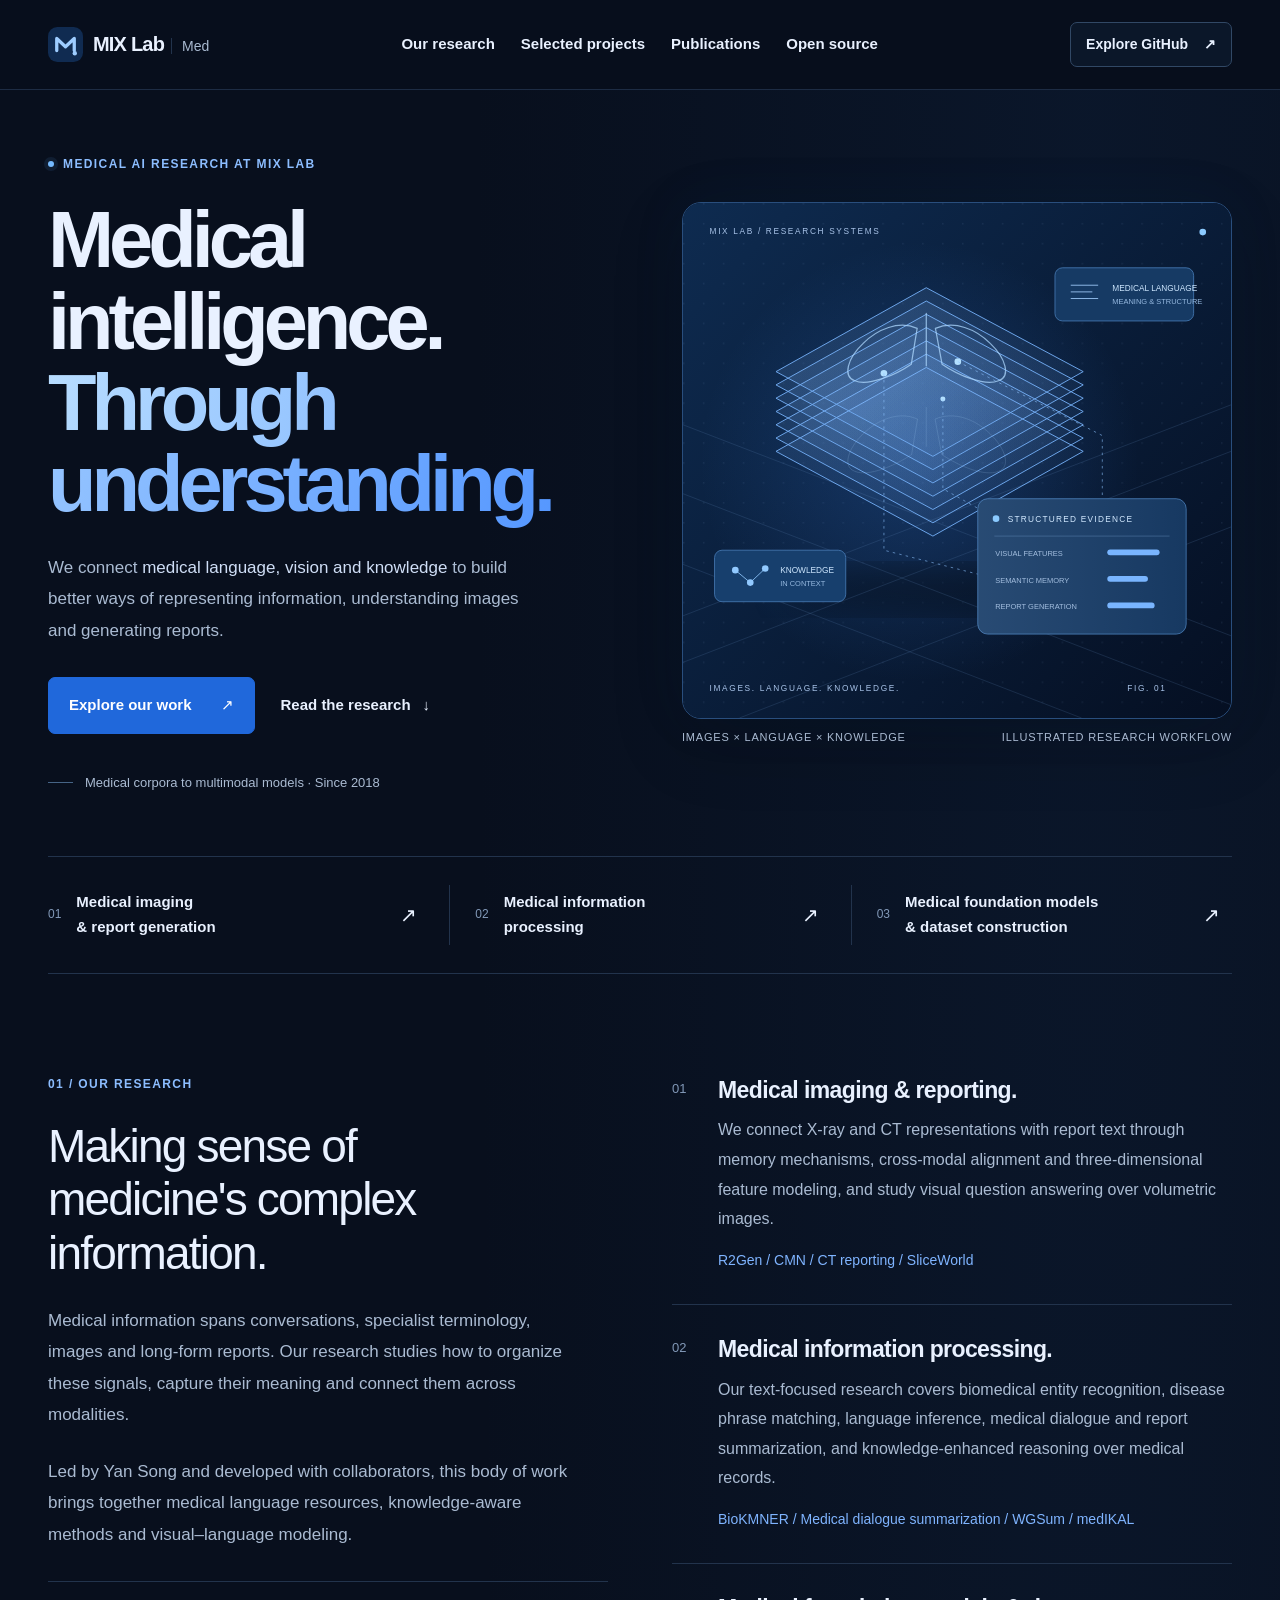
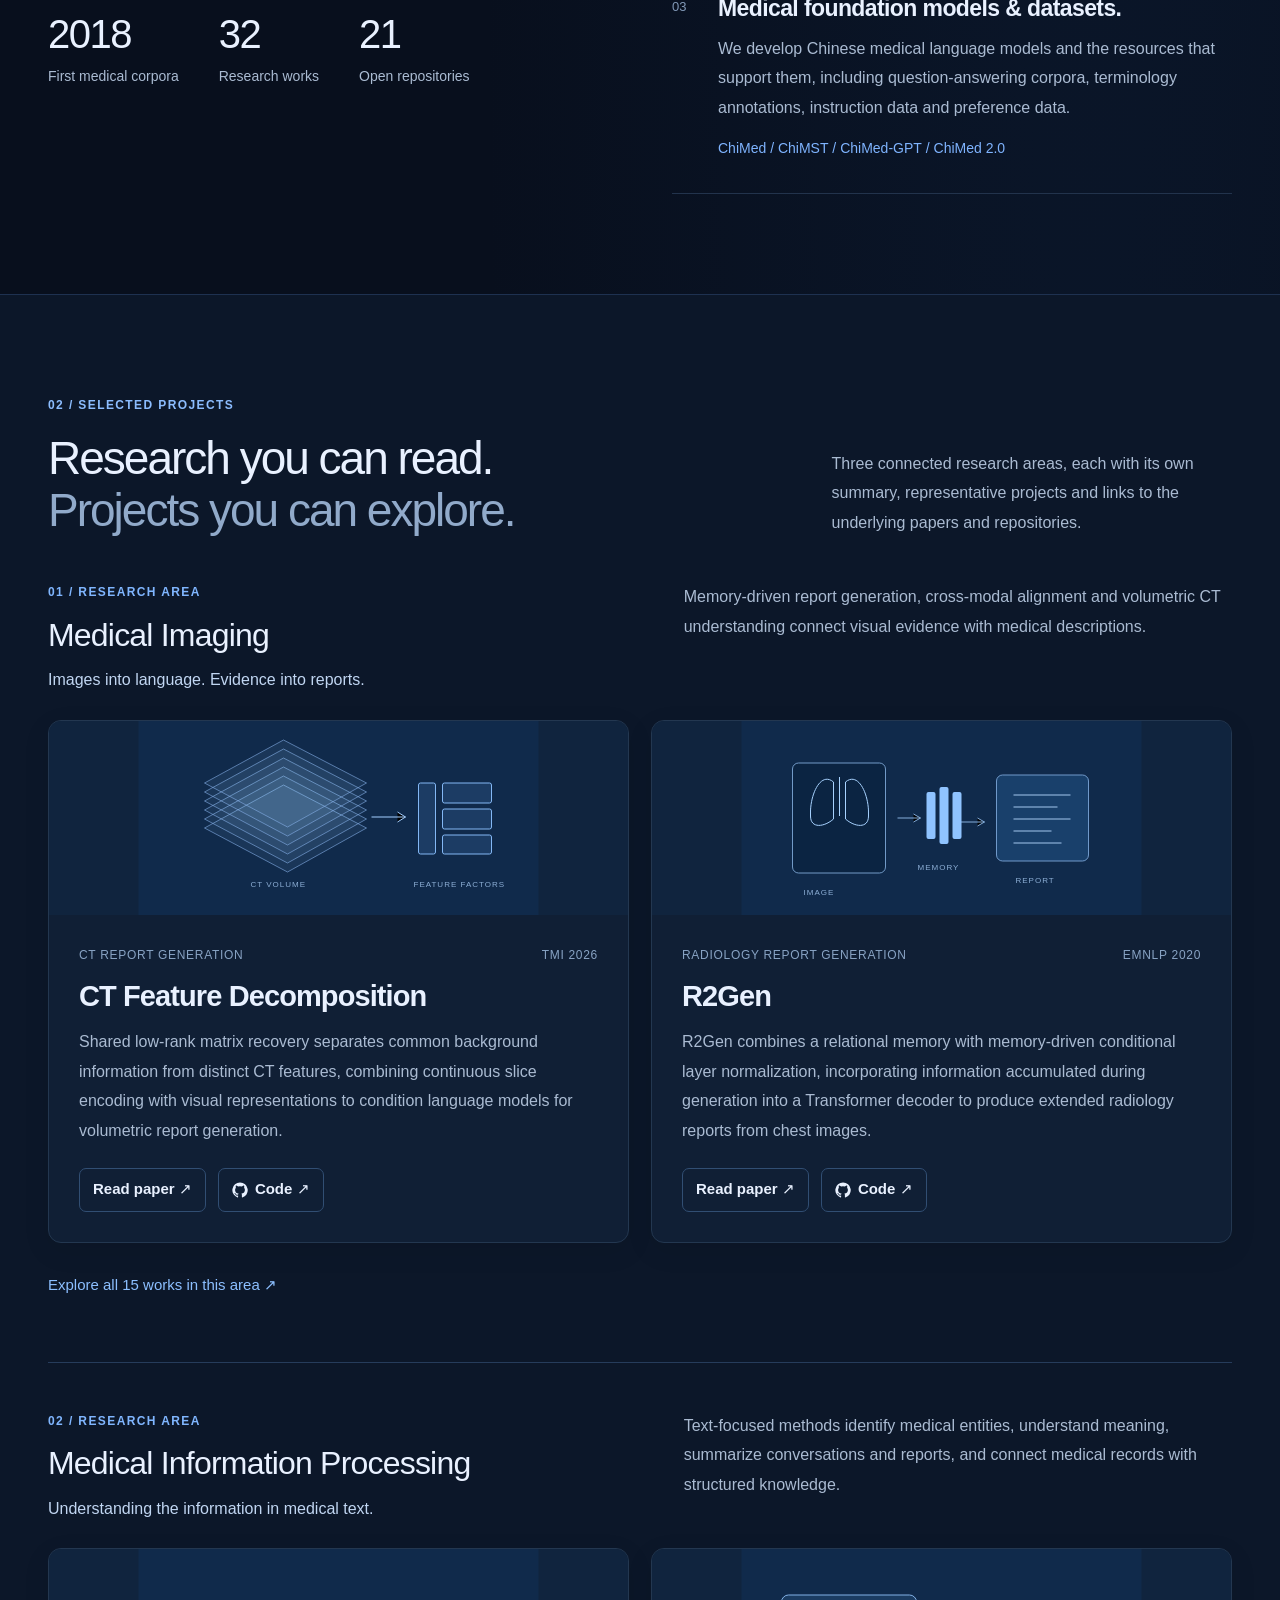
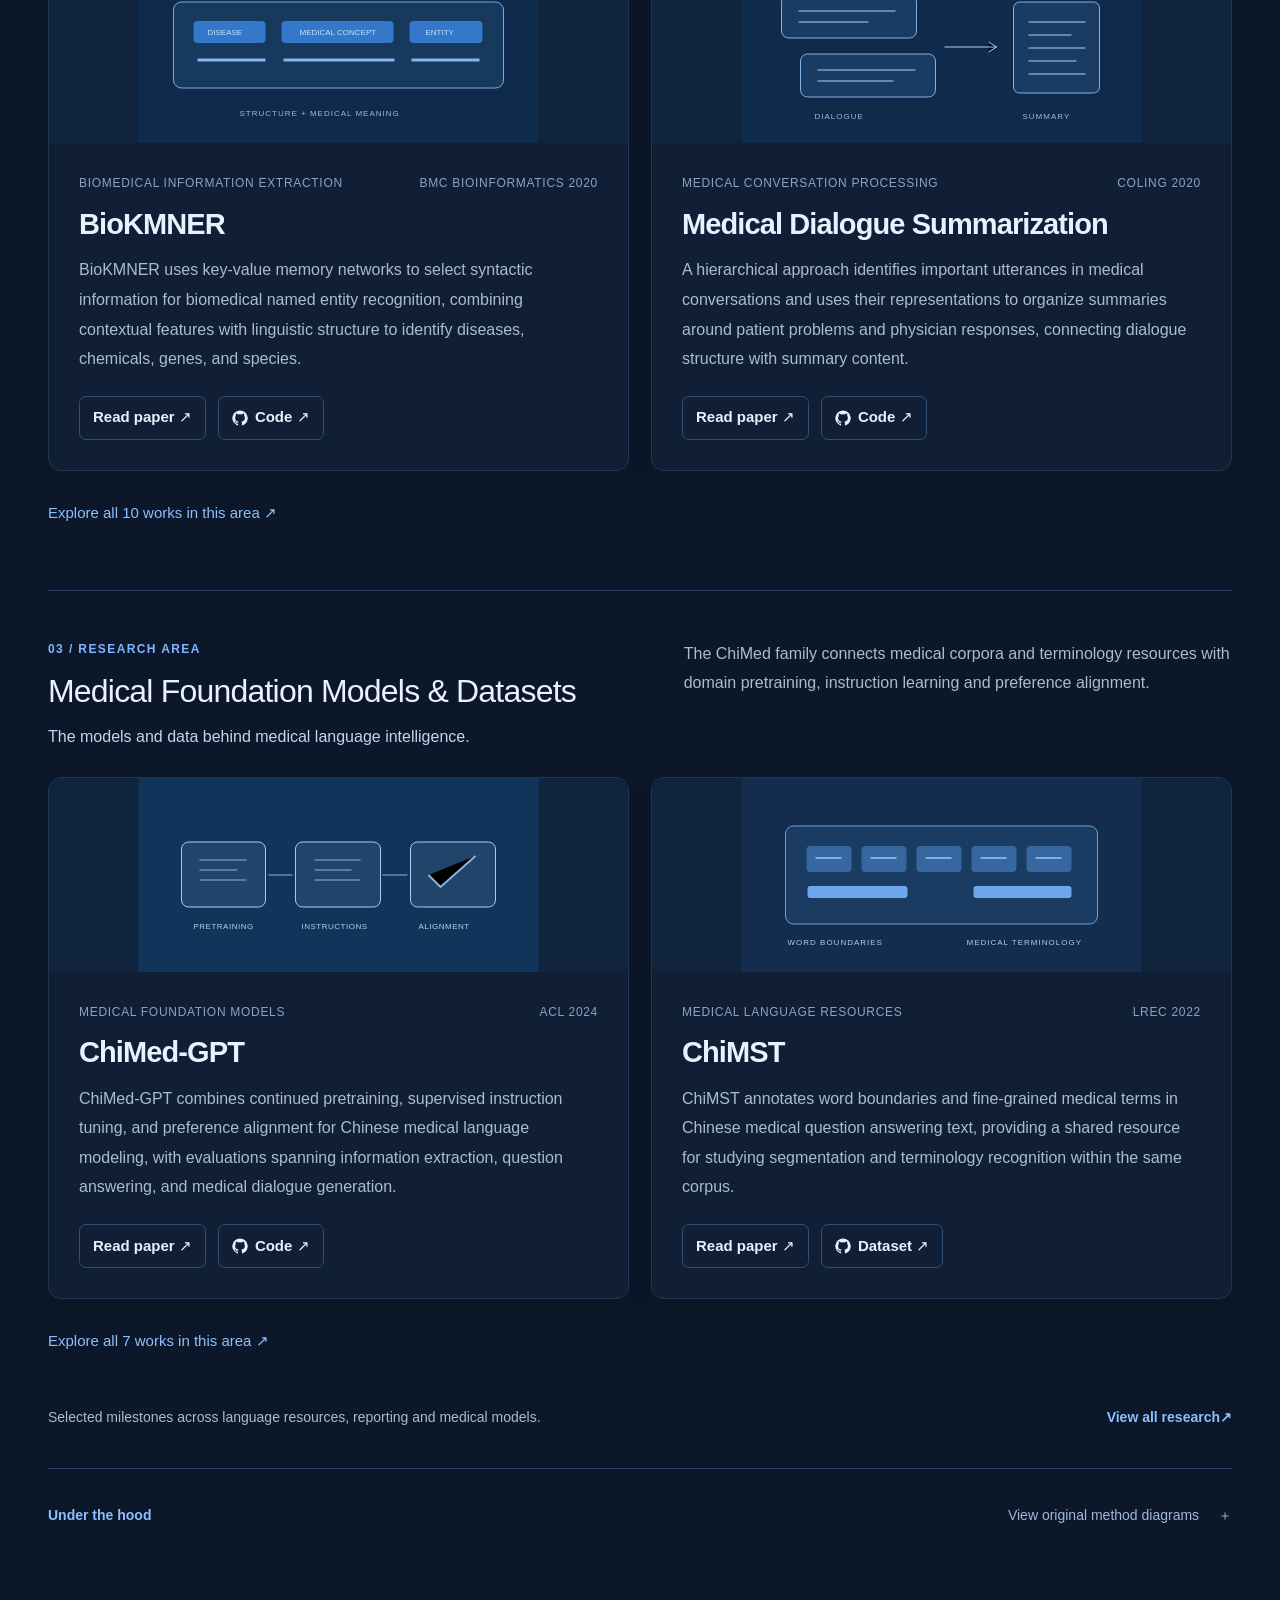
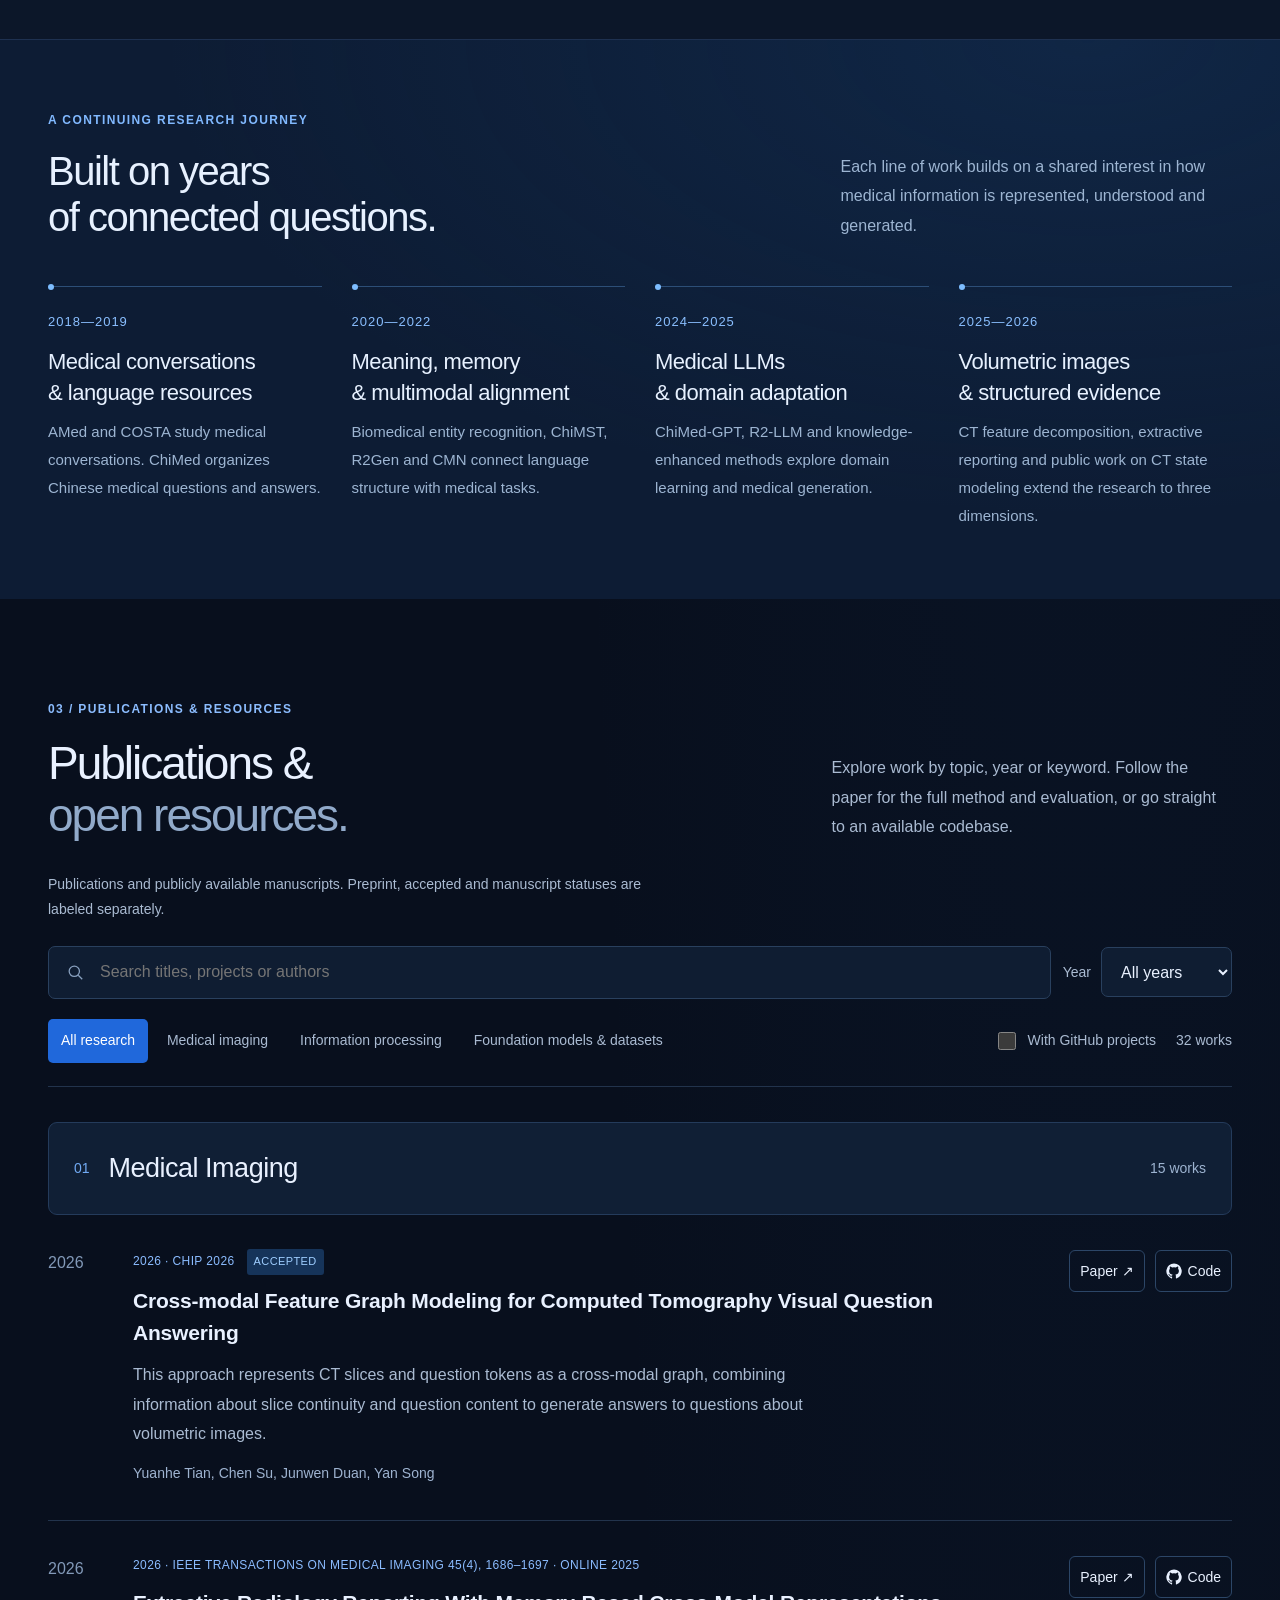
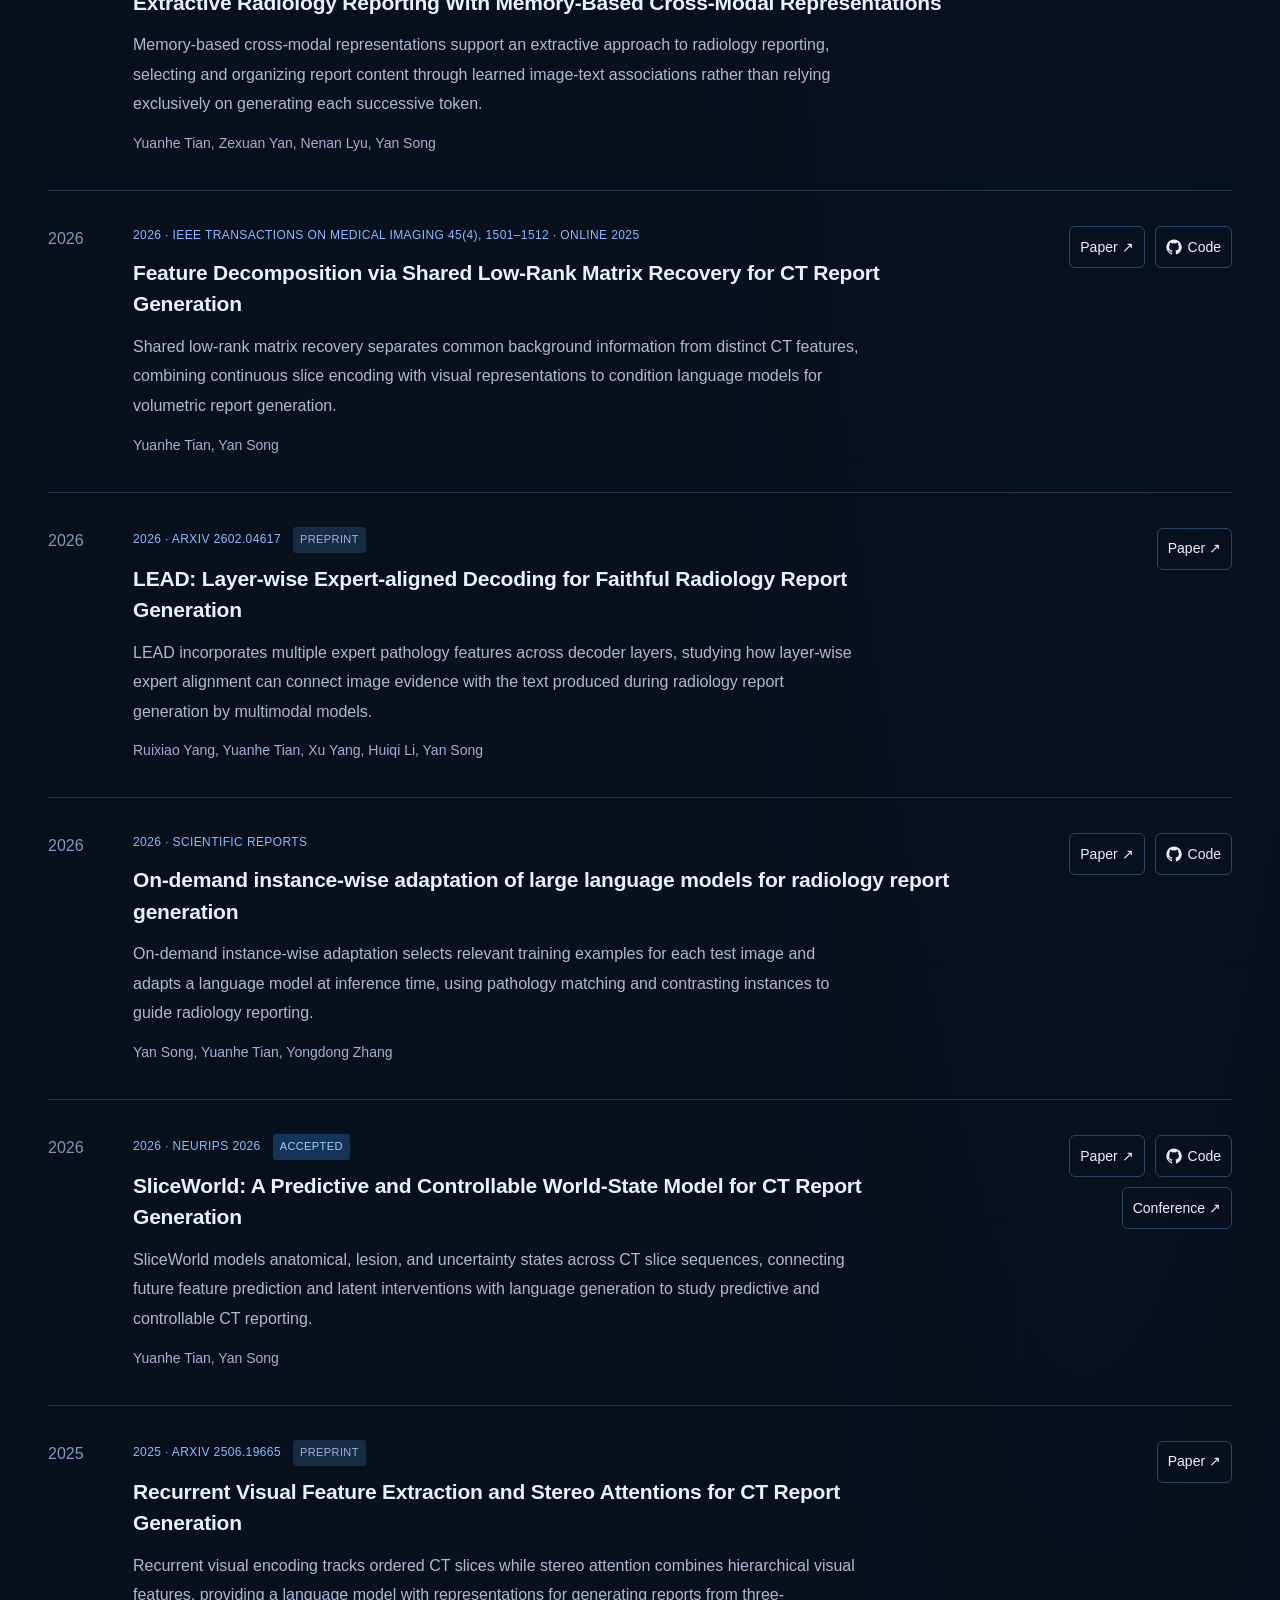
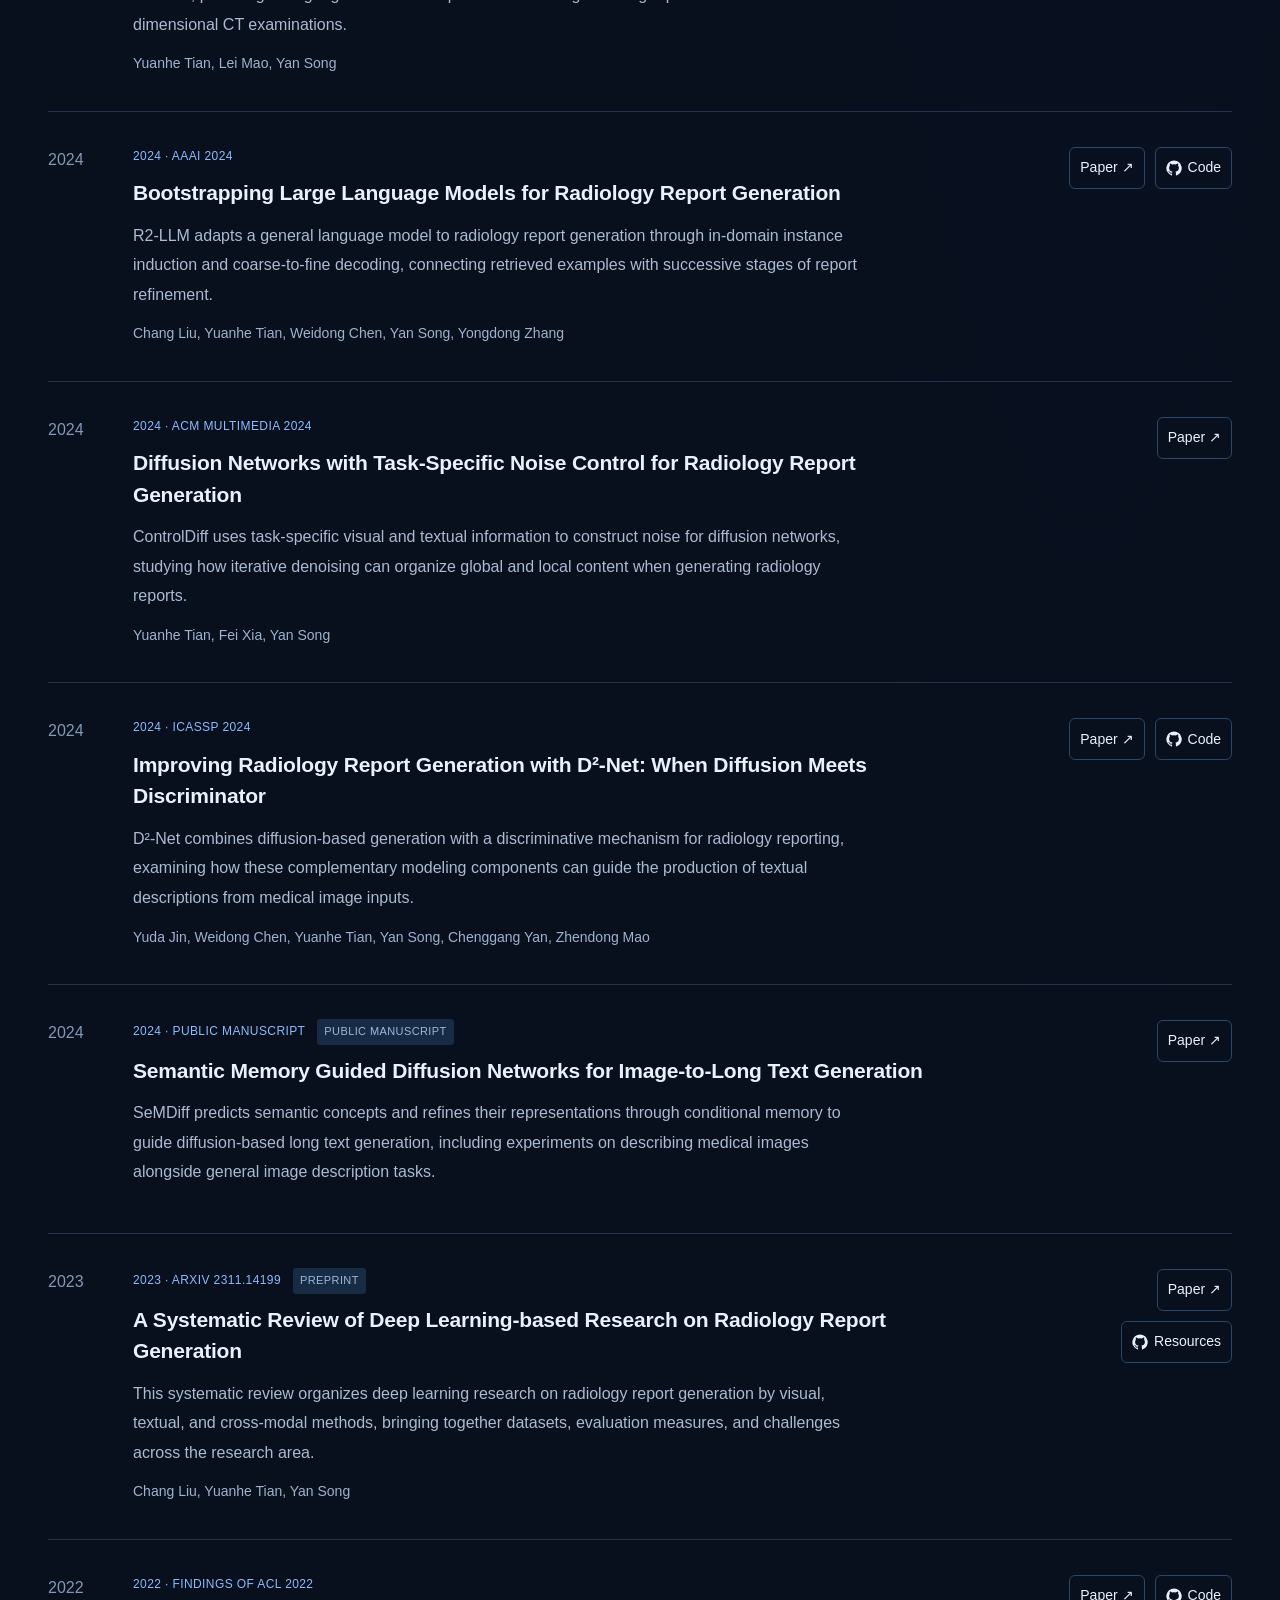
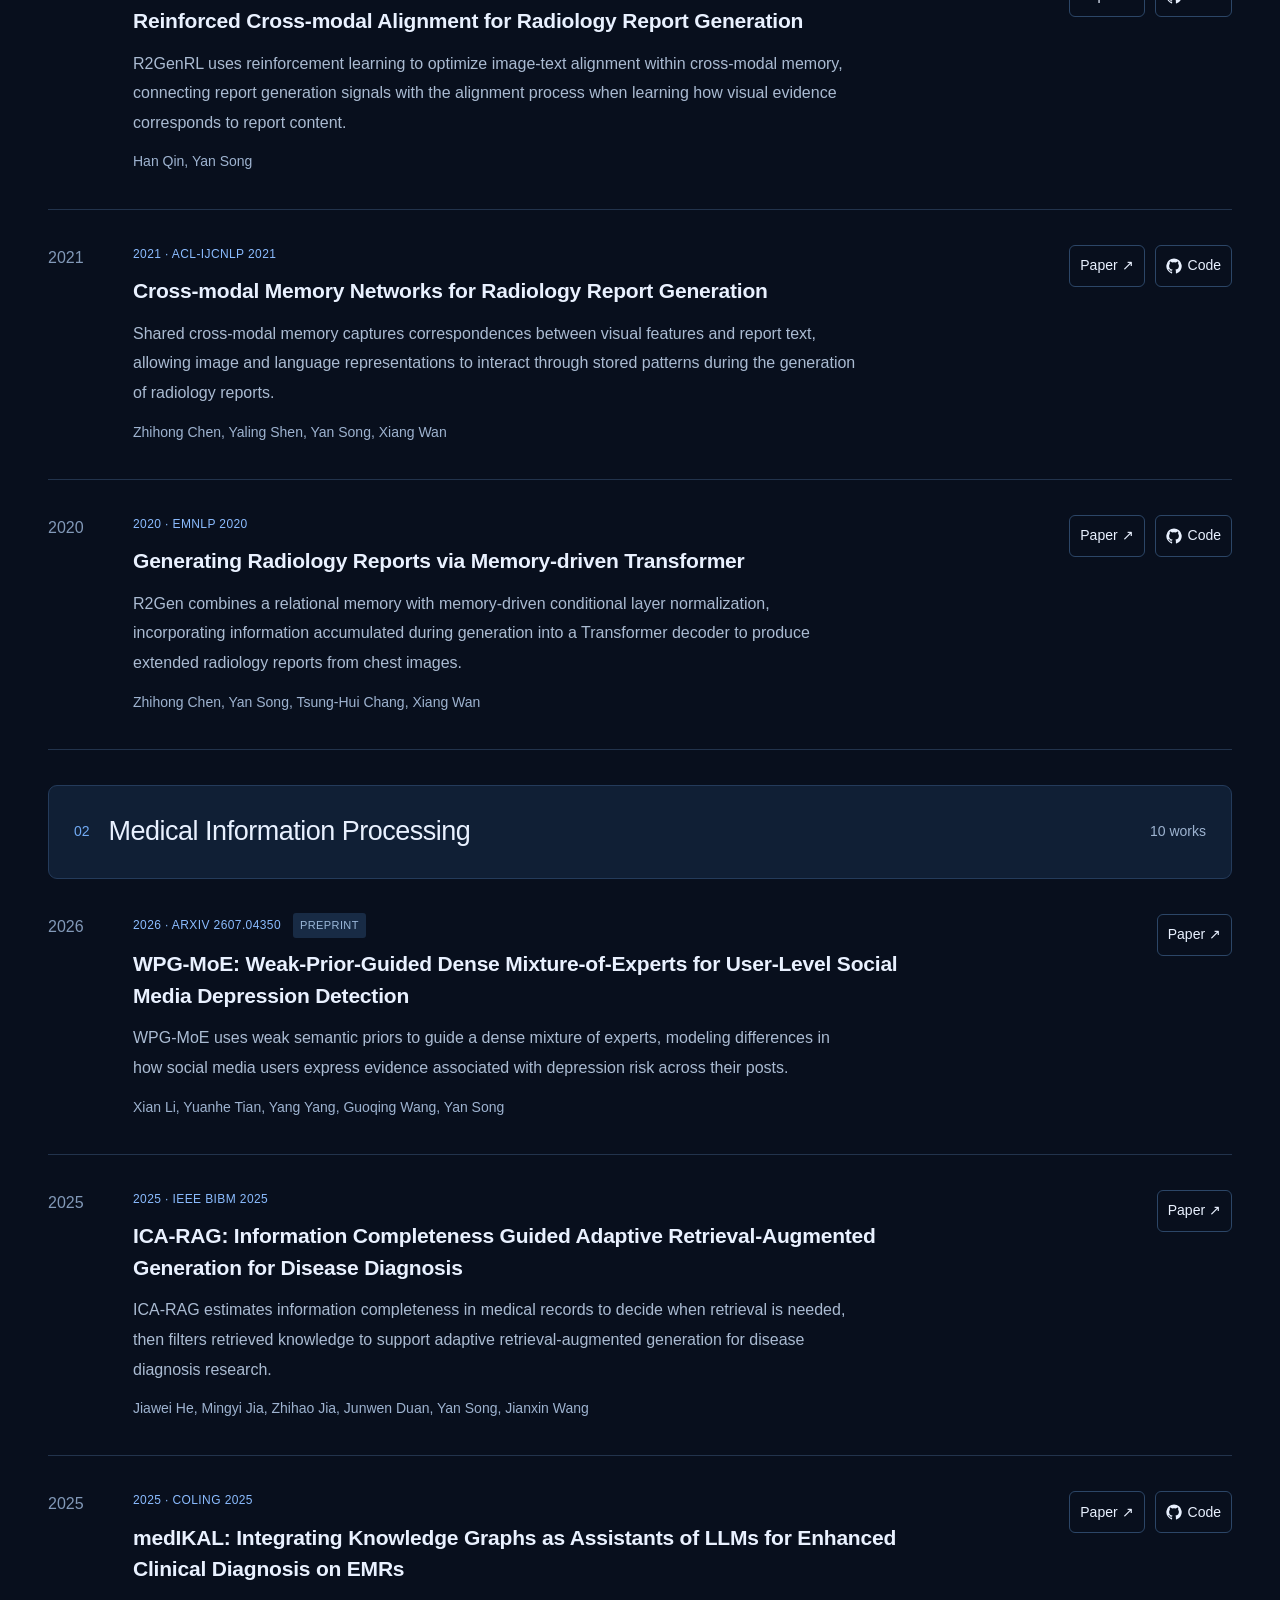
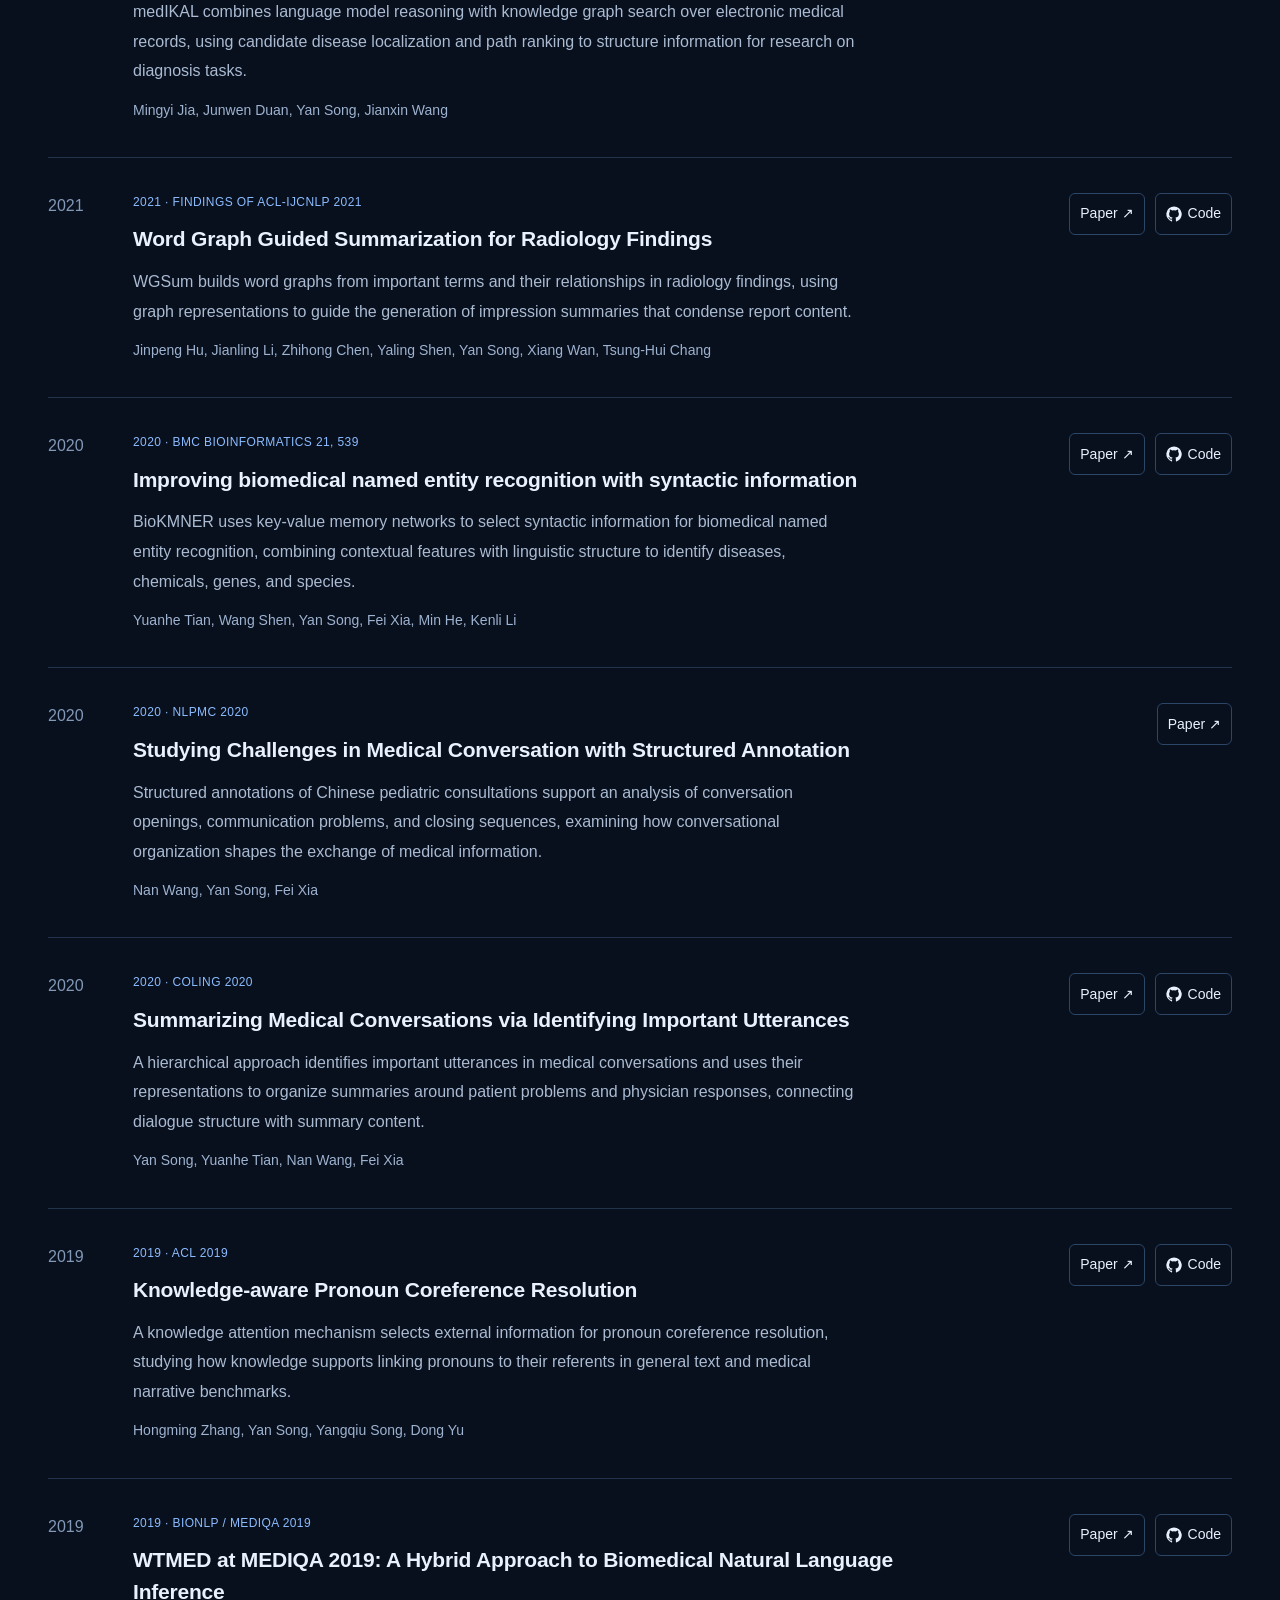
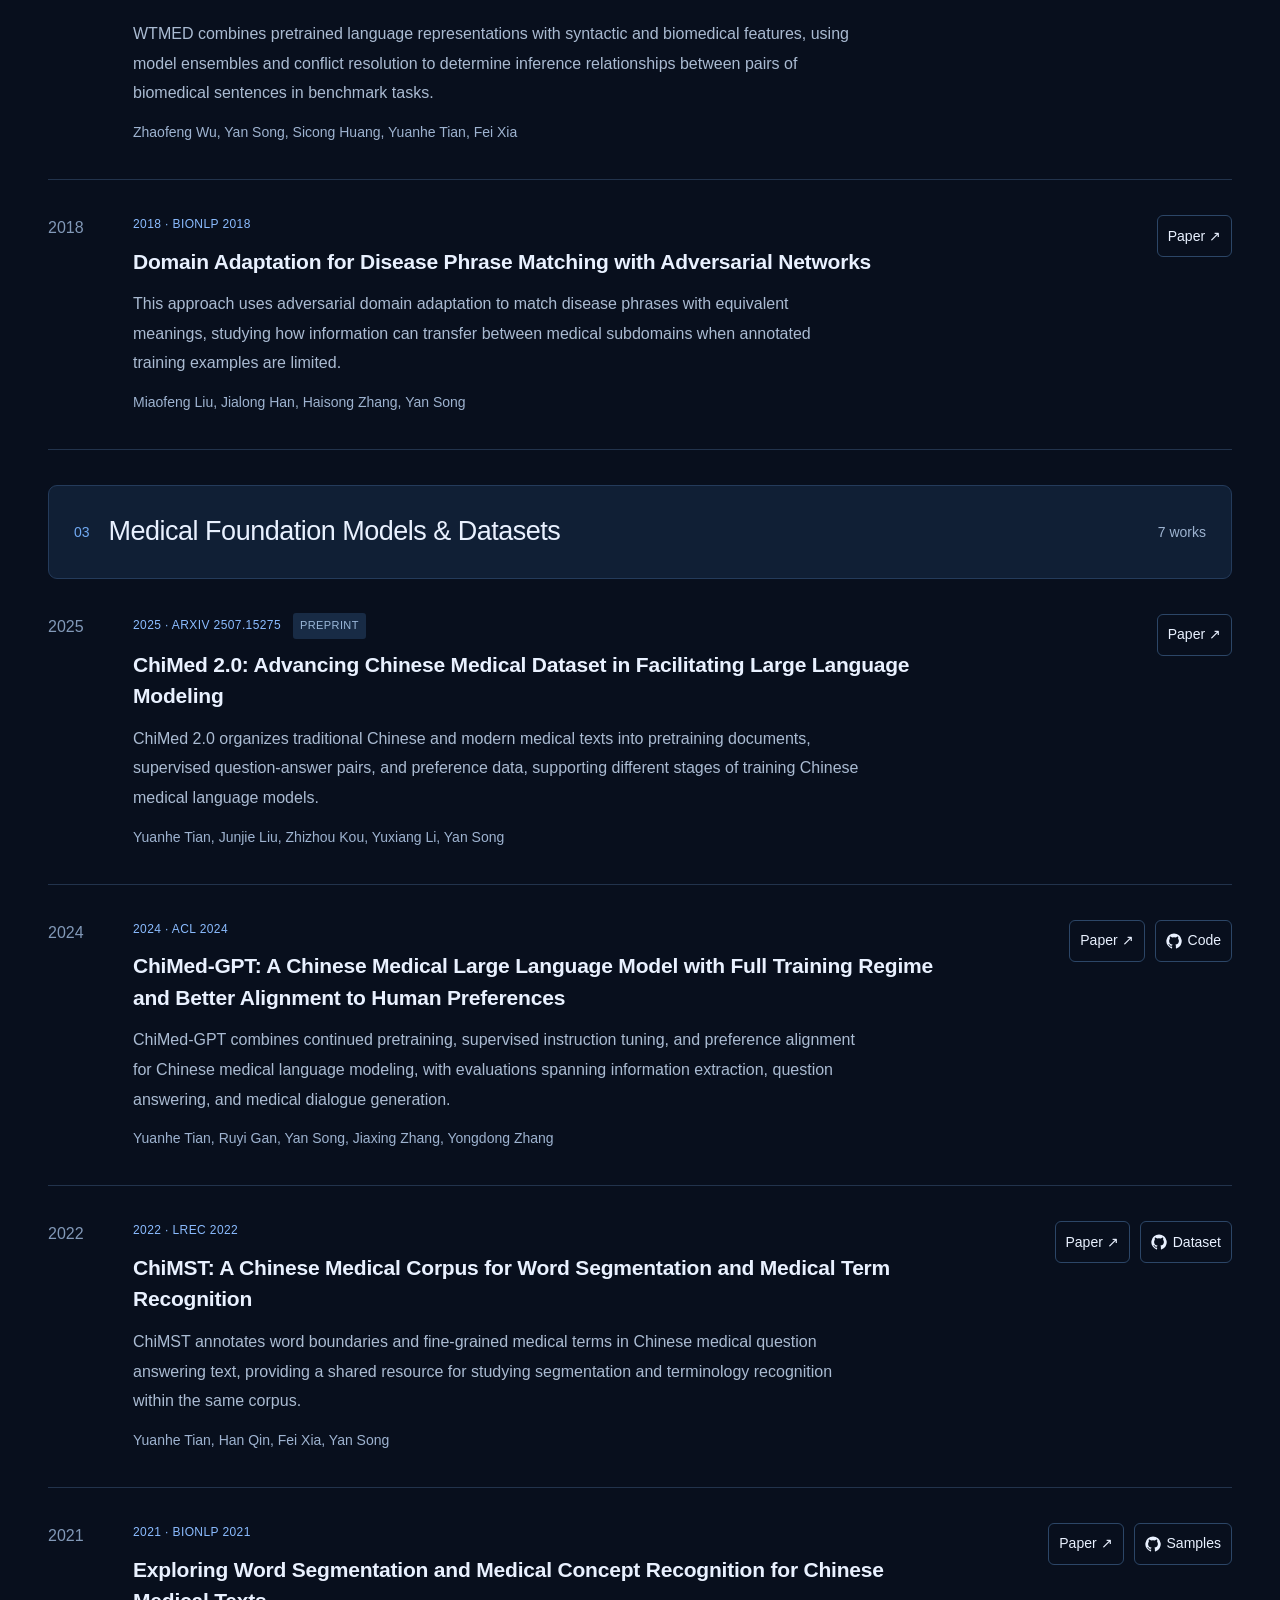
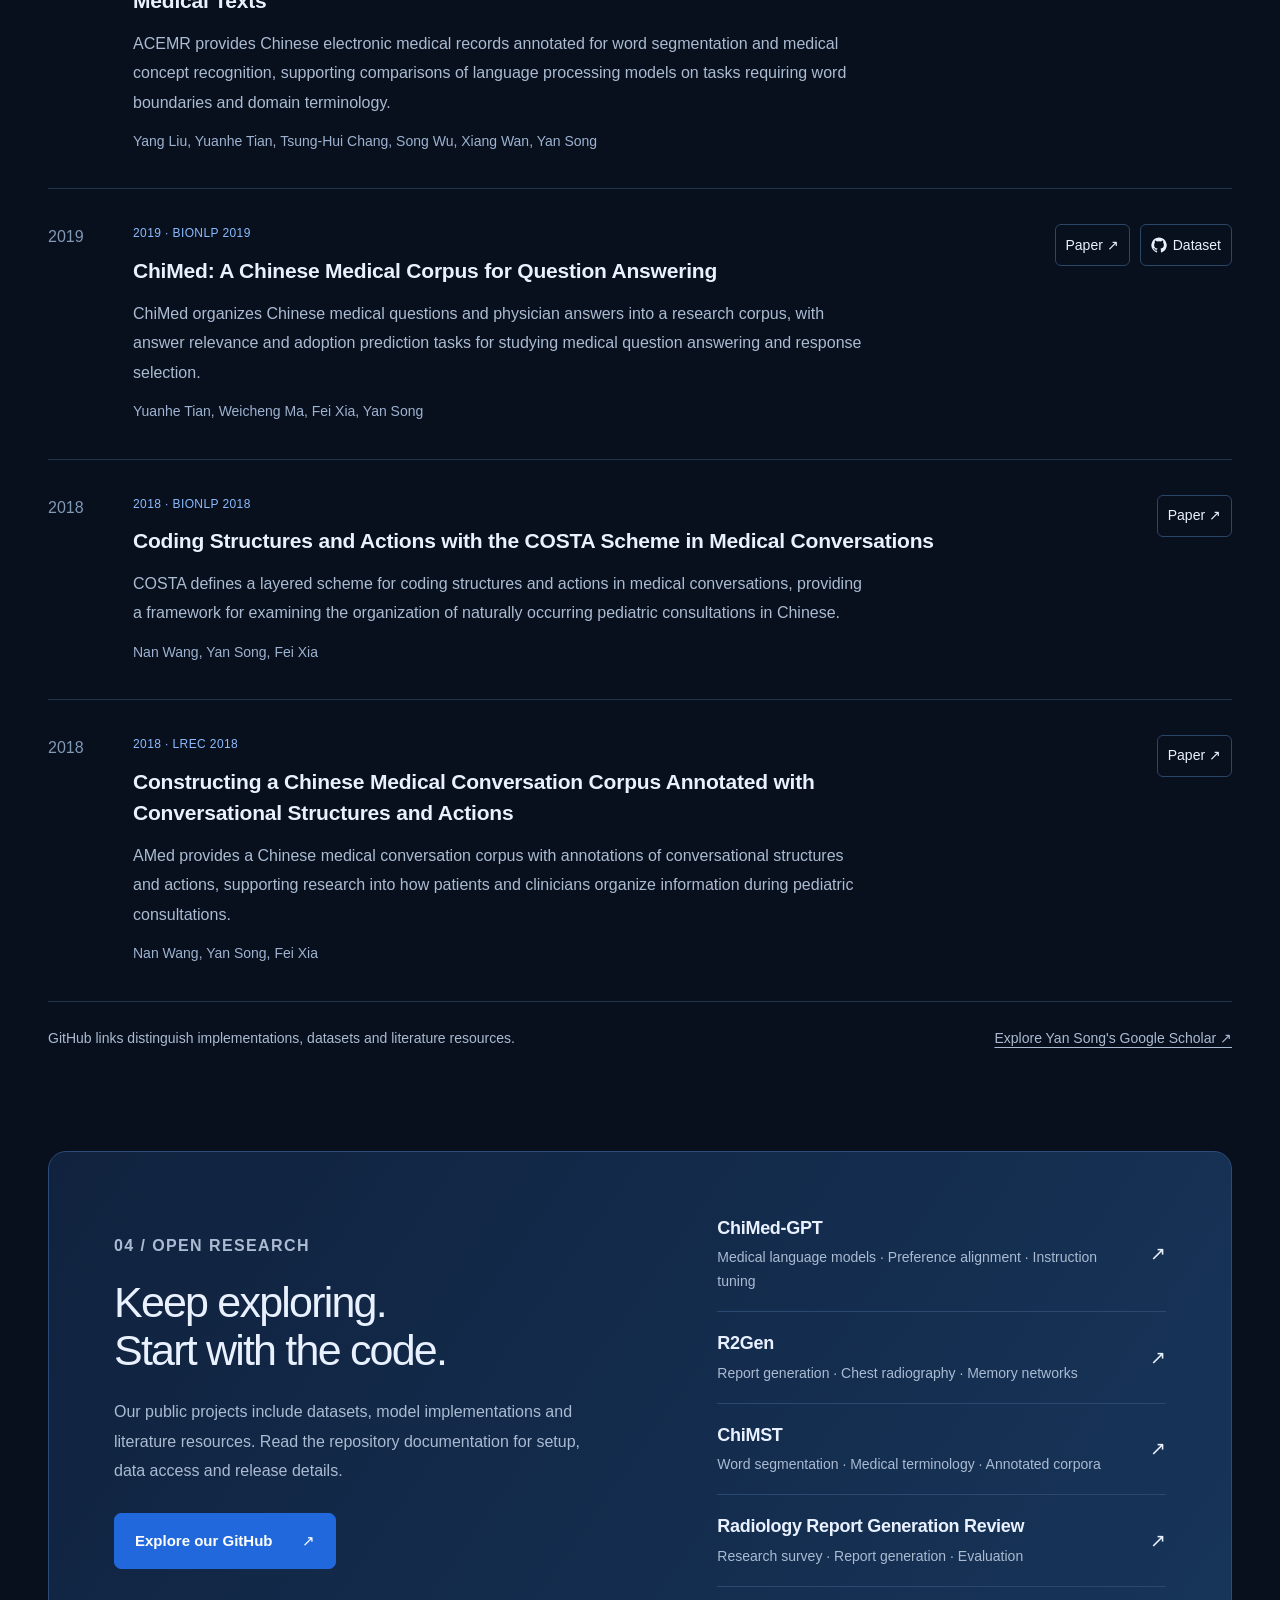
==== commit e7c1a7ee: "Improve desktop typography and research-page readability" ====
--- a/index.html
+++ b/index.html
@@ -15,6 +15,7 @@
   <meta name="twitter:card" content="summary_large_image">
   <link rel="icon" href="./assets/favicon.svg?v=blue" type="image/svg+xml">
   <link rel="stylesheet" href="./assets/styles.css?v=20261109-blue-areas2">
+  <link rel="stylesheet" href="./assets/desktop.css?v=20261109-reading1" media="(min-width: 901px)">
   <link rel="stylesheet" href="./assets/mobile.css?v=20261109-mobile1" media="(max-width: 900px)">
   <script src="./assets/main.js?v=20261109-mobile1" defer></script>
 </head>
--- a/assets/desktop.css
+++ b/assets/desktop.css
@@ -0,0 +1,110 @@
+/* Comfortable reading sizes for laptops and desktop displays. */
+@media (min-width: 901px) {
+  :root { --muted: #aabbd2; }
+  body { font-size: 16px; }
+  .nav-inner { gap: 24px; }
+  .nav-links { gap: 26px; font-size: 15px; }
+  .nav-links a { display: inline-flex; min-height: 44px; align-items: center; }
+  .nav-links a:after { bottom: 3px; }
+  .nav-cta { min-height: 44px; font-size: 14px; gap: 16px; }
+  .brand-name span { font-size: 14px; }
+  .eyebrow, .hero .eyebrow { font-size: 12px; line-height: 1.7; letter-spacing: 1.4px; }
+  .hero-description { font-size: 17px; line-height: 1.85; max-width: 52ch; }
+  .button, .text-link { min-height: 48px; font-size: 15px; }
+  .hero-actions { gap: 26px; }
+  .hero-bottom { font-size: 13px; line-height: 1.8; }
+  .hero-art figcaption { font-size: 11px; line-height: 1.6; flex-wrap: wrap; gap: 5px 12px; }
+  .hero-index a { min-height: 60px; font-size: 15px; }
+  .hero-index small { font-size: 12px; }
+  .hero-index span { line-height: 1.65; }
+  .hero-index b { font-size: 20px; margin-right: 12px; }
+  .section-heading { gap: 60px; }
+  .section-heading > p { font-size: 16px; line-height: 1.85; max-width: 45ch; }
+  .section-heading h2 .muted { color: #91aaca; }
+  .overview { gap: 64px; }
+  .overview-copy > p:not(.eyebrow) { font-size: 17px; line-height: 1.85; max-width: 57ch; }
+  .stat span { display: block; font-size: 14px; line-height: 1.7; margin-top: 7px; }
+  .stat strong { font-size: 40px; }
+  .program { padding-block: 28px; }
+  .program-number { font-size: 13px; }
+  .program h3 { font-size: 23px; line-height: 1.4; }
+  .program p { font-size: 16px; line-height: 1.85; }
+  .program .project-refs { font-size: 14px; line-height: 1.9; }
+  .project-refs a { display: inline-block; min-height: 30px; padding-block: 3px; }
+  .research-block-heading { gap: 60px; align-items: start; }
+  .research-block-heading h3 { font-size: 32px; line-height: 1.3; }
+  .research-block-heading .eyebrow { font-size: 12px; }
+  .research-block-heading .area-subtitle { font-size: 16px; line-height: 1.8; }
+  .research-block-heading > p { font-size: 16px; line-height: 1.85; max-width: 64ch; }
+  .project-content { padding: 30px; }
+  .project-meta { font-size: 12px; line-height: 1.7; gap: 8px 16px; flex-wrap: wrap; }
+  .project h4 { font-size: 29px; line-height: 1.3; }
+  .project-description { font-size: 16px; line-height: 1.85; max-width: 65ch; }
+  .project-links { flex-wrap: wrap; gap: 12px; font-size: 15px; }
+  .project-links a { min-height: 44px; padding: 8px 13px; border: 1px solid #314e73; border-radius: 7px; }
+  .gh-icon { width: 16px; height: 16px; }
+  .area-catalog-link { display: inline-flex; min-height: 44px; align-items: center; font-size: 15px; line-height: 1.7; }
+  .feature-footer { font-size: 14px; line-height: 1.8; gap: 24px; }
+  .feature-footer a { color: #8cbfff; min-height: 44px; display: inline-flex; align-items: center; }
+  .method-gallery summary { min-height: 48px; font-size: 14px; align-items: center; }
+  .method-gallery summary > span:first-child { color: #8cbfff; }
+  .method-images figcaption { font-size: 13px; line-height: 1.8; }
+  .journey-top > p { font-size: 16px; line-height: 1.85; max-width: 44ch; }
+  .milestone time { font-size: 13px; }
+  .milestone h3 { font-size: 22px; line-height: 1.4; }
+  .milestone p { font-size: 15px; line-height: 1.85; }
+  .catalog-status-note { font-size: 14px; line-height: 1.8; max-width: 78ch; }
+  .search-field { min-height: 50px; }
+  .search-field input { font-size: 16px; }
+  .search-field svg { width: 19px; height: 19px; }
+  .select-label { font-size: 14px; }
+  .select-label select { min-height: 50px; font-size: 16px; padding: 11px 32px 11px 15px; }
+  .filter-row { flex-wrap: wrap; gap: 18px 24px; }
+  .filters { gap: 6px; }
+  .filters button { min-height: 44px; padding: 10px 13px; font-size: 14px; }
+  .catalog-options { gap: 20px; margin-left: auto; min-height: 44px; }
+  .code-only { font-size: 14px; gap: 9px; min-height: 44px; }
+  .code-only input { width: 18px; height: 18px; }
+  .result-count { font-size: 14px; }
+  .catalog-group-heading { padding: 27px 25px; }
+  .catalog-group-heading h3 { font-size: 27px; line-height: 1.4; }
+  .catalog-group-heading span, .catalog-group-heading > p { font-size: 14px; }
+  .paper { grid-template-columns: 60px minmax(0, 1fr) 184px; gap: 25px; padding-block: 34px; }
+  .paper > div { min-width: 0; }
+  .paper-year { font-size: 16px; padding-top: 1px; }
+  .paper-meta { font-size: 12px; line-height: 1.8; gap: 8px 12px; margin-bottom: 10px; }
+  .publication-status { font-size: 11px; padding: 3px 7px; }
+  .paper h4 { font-size: 21px; line-height: 1.5; max-width: 70ch; margin-bottom: 12px; }
+  .paper-description { font-size: 16px; line-height: 1.85; max-width: 82ch; margin-bottom: 12px; }
+  .paper-authors { font-size: 14px; line-height: 1.8; color: #9eb3d0; max-width: 90ch; }
+  .paper-actions { gap: 10px; padding-top: 1px; font-size: 14px; }
+  .paper-actions a { min-height: 42px; padding: 8px 10px; gap: 6px; border: 1px solid #2c4667; border-radius: 6px; }
+  .catalog-foot { font-size: 14px; line-height: 1.8; }
+  .empty { font-size: 16px; }
+  .reset-button { font-size: 15px; min-height: 44px; }
+  .open-panel p { font-size: 16px; line-height: 1.85; max-width: 54ch; }
+  .repo-row { min-height: 75px; }
+  .repo-row strong { font-size: 18px; }
+  .repo-row span { font-size: 14px; line-height: 1.7; }
+  .footer-description { font-size: 14px; line-height: 1.85; max-width: 43ch; }
+  .footer h3 { font-size: 14px; }
+  .footer-links { font-size: 15px; gap: 3px; }
+  .footer-links a { min-height: 36px; display: inline-flex; align-items: center; }
+  .footer-bottom { font-size: 12px; line-height: 1.8; }
+  .top-link { min-height: 36px; }
+}
+@media (min-width: 901px) and (max-width: 1150px) {
+  .nav-links { gap: 20px; }
+  .nav-cta { display: none; }
+  .hero h1 { font-size: clamp(58px, 6.2vw, 70px); letter-spacing: -3px; }
+  .hero-actions { flex-wrap: wrap; gap: 14px 22px; }
+  .overview { gap: 42px; }
+  .research-block-heading, .section-heading { gap: 40px; }
+  .filter-row { flex-direction: column; align-items: stretch; }
+  .catalog-options { width: 100%; justify-content: space-between; }
+  .paper { grid-template-columns: 48px minmax(0, 1fr) 160px; gap: 20px; }
+  .paper h4 { font-size: 20px; }
+  .milestones { grid-template-columns: repeat(2, minmax(0, 1fr)); gap: 32px; }
+  .hero-index a + a { padding-left: 18px; }
+  .hero-index span { font-size: 14px; }
+}
